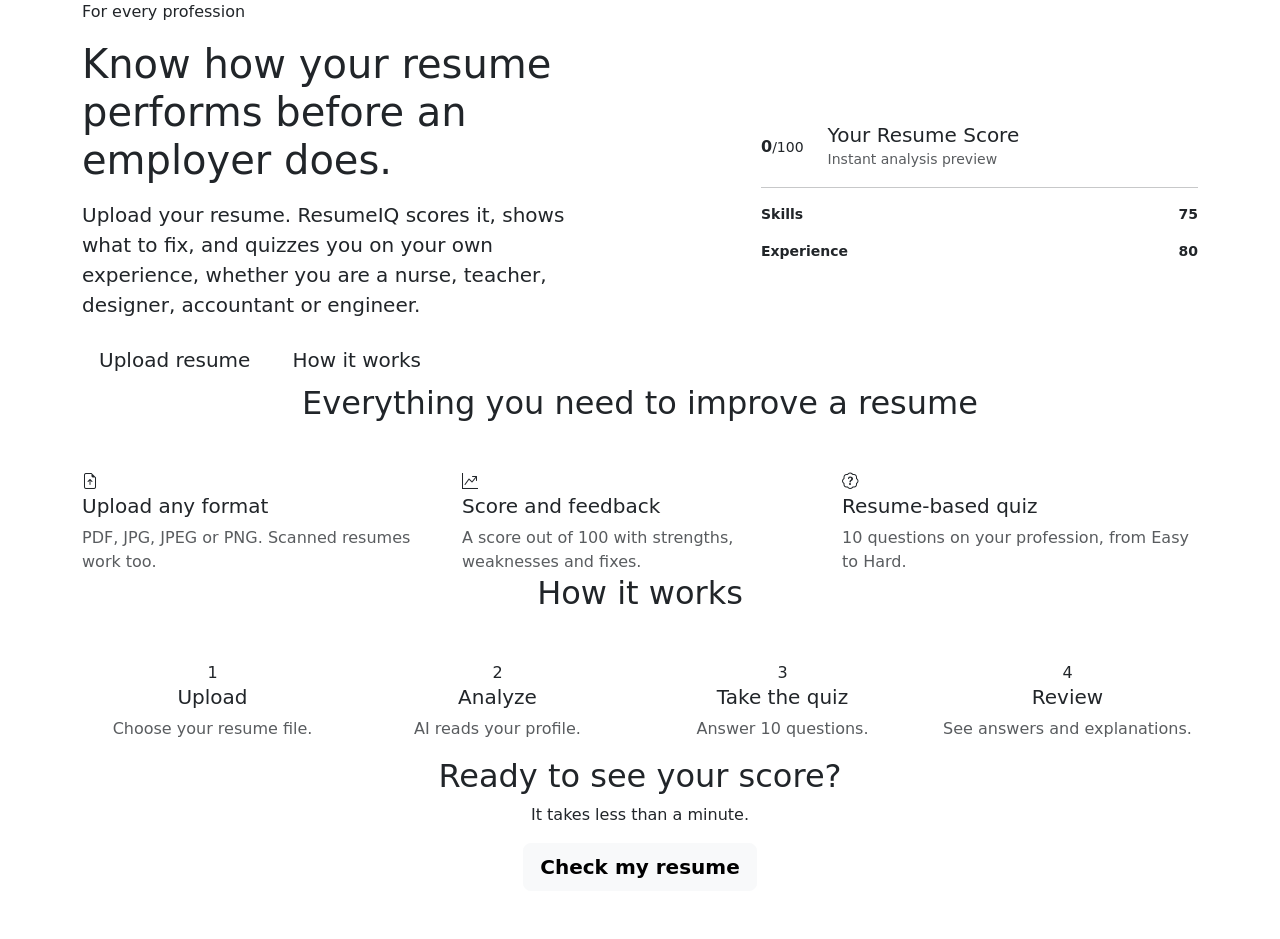
==== index.html @ 4c8f5d1e "Final commit" ====
<!DOCTYPE html>
<html lang="en"><head><meta charset="UTF-8"><meta name="viewport" content="width=device-width, initial-scale=1">
<title>ResumeIQ - AI Powered Universal Resume Checker</title>
<link href="https://cdn.jsdelivr.net/npm/bootstrap@5.3.3/dist/css/bootstrap.min.css" rel="stylesheet">
<link href="https://cdn.jsdelivr.net/npm/bootstrap-icons@1.11.3/font/bootstrap-icons.css" rel="stylesheet">
<link href="https://fonts.googleapis.com/css2?family=Manrope:wght@400;600;700;800&display=swap" rel="stylesheet">
<script>document.documentElement.classList.add('js');</script>
<link rel="stylesheet" href="css/style.css">
<style>
/* ===== Animations only. No layout or color changes. ===== */
html{scroll-behavior:smooth}

/* Scroll reveal (hidden only when JS is running) */
.js .reveal{opacity:0;transform:translateY(26px);transition:opacity .7s ease,transform .7s cubic-bezier(.2,.7,.2,1);transition-delay:var(--d,0s)}
.js .reveal.in{opacity:1;transform:none}

/* Hero entrance */
@keyframes riseIn{from{opacity:0;transform:translateY(22px)}to{opacity:1;transform:none}}
@keyframes floatY{0%,100%{transform:translateY(0)}50%{transform:translateY(-8px)}}
@keyframes growX{from{transform:scaleX(0)}to{transform:scaleX(1)}}
.hero .pill,.hero h1,.hero .lead,.hero .btn{animation:riseIn .7s cubic-bezier(.2,.7,.2,1) both}
.hero .pill{animation-delay:.05s}
.hero h1{animation-delay:.15s}
.hero .lead{animation-delay:.3s}
.hero .btn:nth-of-type(1){animation-delay:.45s}
.hero .btn:nth-of-type(2){animation-delay:.55s}
.hero .mock{animation:riseIn .8s cubic-bezier(.2,.7,.2,1) .3s both,floatY 6s ease-in-out 1.2s infinite}
.hero .bar i{transform-origin:left;animation:growX 1s cubic-bezier(.2,.7,.2,1) .9s both}

/* Hover transitions */
.card-x{transition:transform .3s ease,box-shadow .3s ease}
.card-x:hover{transform:translateY(-6px);box-shadow:0 14px 28px rgba(0,0,0,.1)}
.card-x .icon,.block .icon{transition:transform .3s ease}
.card-x:hover .icon{transform:scale(1.1) rotate(-6deg)}
#how .icon:hover{transform:scale(1.12)}
.btn{transition:transform .2s ease,box-shadow .2s ease,background-color .2s ease,color .2s ease}
.btn:hover{transform:translateY(-2px)}
.btn:active{transform:translateY(0)}
.cta{transition:transform .4s ease}
.cta:hover{transform:scale(1.01)}

@media (prefers-reduced-motion:reduce){
 *{animation:none!important;transition:none!important;scroll-behavior:auto!important}
 .js .reveal{opacity:1!important;transform:none!important}
}
</style></head>
<body data-page="home"><div id="nav"></div>
<header class="hero"><div class="container"><div class="row align-items-center g-5">
 <div class="col-lg-6">
  <span class="pill">For every profession</span>
  <h1 class="mt-3">Know how your resume performs before an employer does.</h1>
  <p class="lead mt-3">Upload your resume. ResumeIQ scores it, shows what to fix, and quizzes you on your own experience, whether you are a nurse, teacher, designer, accountant or engineer.</p>
  <a href="dashboard.html" class="btn btn-brand btn-lg me-2">Upload resume</a><a href="#how" class="btn btn-soft btn-lg">How it works</a>
 </div>
 <div class="col-lg-5 offset-lg-1"><div class="mock">
  <div class="d-flex align-items-center gap-4"><div class="ring" id="heroRing"><div><span><b>0</b><small>/100</small></span></div></div>
  <div><h5 class="mb-0">Your Resume Score</h5><small class="text-muted">Instant analysis preview</small></div></div>
  <hr><div class="small fw-bold d-flex justify-content-between"><span>Skills</span><span>75</span></div><div class="bar mb-3"><i style="width:75%"></i></div>
  <div class="small fw-bold d-flex justify-content-between"><span>Experience</span><span>80</span></div><div class="bar"><i style="width:80%"></i></div>
 </div></div></div></div></header>

<section class="block"><div class="container"><h2 class="text-center mb-5">Everything you need to improve a resume</h2><div class="row g-4">
 <div class="col-md-4"><div class="card-x"><div class="icon"><i class="bi bi-file-earmark-arrow-up"></i></div><h5>Upload any format</h5><p class="text-muted mb-0">PDF, JPG, JPEG or PNG. Scanned resumes work too.</p></div></div>
 <div class="col-md-4"><div class="card-x"><div class="icon"><i class="bi bi-graph-up-arrow"></i></div><h5>Score and feedback</h5><p class="text-muted mb-0">A score out of 100 with strengths, weaknesses and fixes.</p></div></div>
 <div class="col-md-4"><div class="card-x"><div class="icon"><i class="bi bi-patch-question"></i></div><h5>Resume-based quiz</h5><p class="text-muted mb-0">10 questions on your profession, from Easy to Hard.</p></div></div>
</div></div></section>

<section class="block" id="how" style="background:var(--sky)"><div class="container"><h2 class="text-center mb-5">How it works</h2><div class="row g-4 text-center">
 <div class="col-md-3"><div class="icon mx-auto">1</div><h5>Upload</h5><p class="text-muted">Choose your resume file.</p></div>
 <div class="col-md-3"><div class="icon mx-auto">2</div><h5>Analyze</h5><p class="text-muted">AI reads your profile.</p></div>
 <div class="col-md-3"><div class="icon mx-auto">3</div><h5>Take the quiz</h5><p class="text-muted">Answer 10 questions.</p></div>
 <div class="col-md-3"><div class="icon mx-auto">4</div><h5>Review</h5><p class="text-muted">See answers and explanations.</p></div>
</div></div></section>

<section class="block"><div class="container"><div class="cta text-center"><h2>Ready to see your score?</h2><p>It takes less than a minute.</p><a href="dashboard.html" class="btn btn-light btn-lg fw-bold">Check my resume</a></div></div></section>
<div id="foot"></div>
<script src="https://cdn.jsdelivr.net/npm/bootstrap@5.3.3/dist/js/bootstrap.bundle.min.js"></script>
<script src="js/main.js"></script>
<script>
/* Scroll reveal: classes are added here so the HTML structure stays the same */
(function(){
 var els=[];
 function add(sel,stagger){
  document.querySelectorAll(sel).forEach(function(el,i){
   el.classList.add('reveal');
   if(stagger)el.style.setProperty('--d',(i*0.12)+'s');
   els.push(el);
  });
 }
 add('.block h2');
 add('.block .col-md-4',true);
 add('#how .col-md-3',true);
 add('.cta');
 if(!('IntersectionObserver' in window)||window.matchMedia('(prefers-reduced-motion: reduce)').matches){
  els.forEach(function(e){e.classList.add('in');});return;
 }
 var io=new IntersectionObserver(function(entries){
  entries.forEach(function(en){
   if(en.isIntersecting){en.target.classList.add('in');io.unobserve(en.target);}
  });
 },{threshold:.15,rootMargin:'0px 0px -40px 0px'});
 els.forEach(function(e){io.observe(e);});
})();
</script>
</body></html>
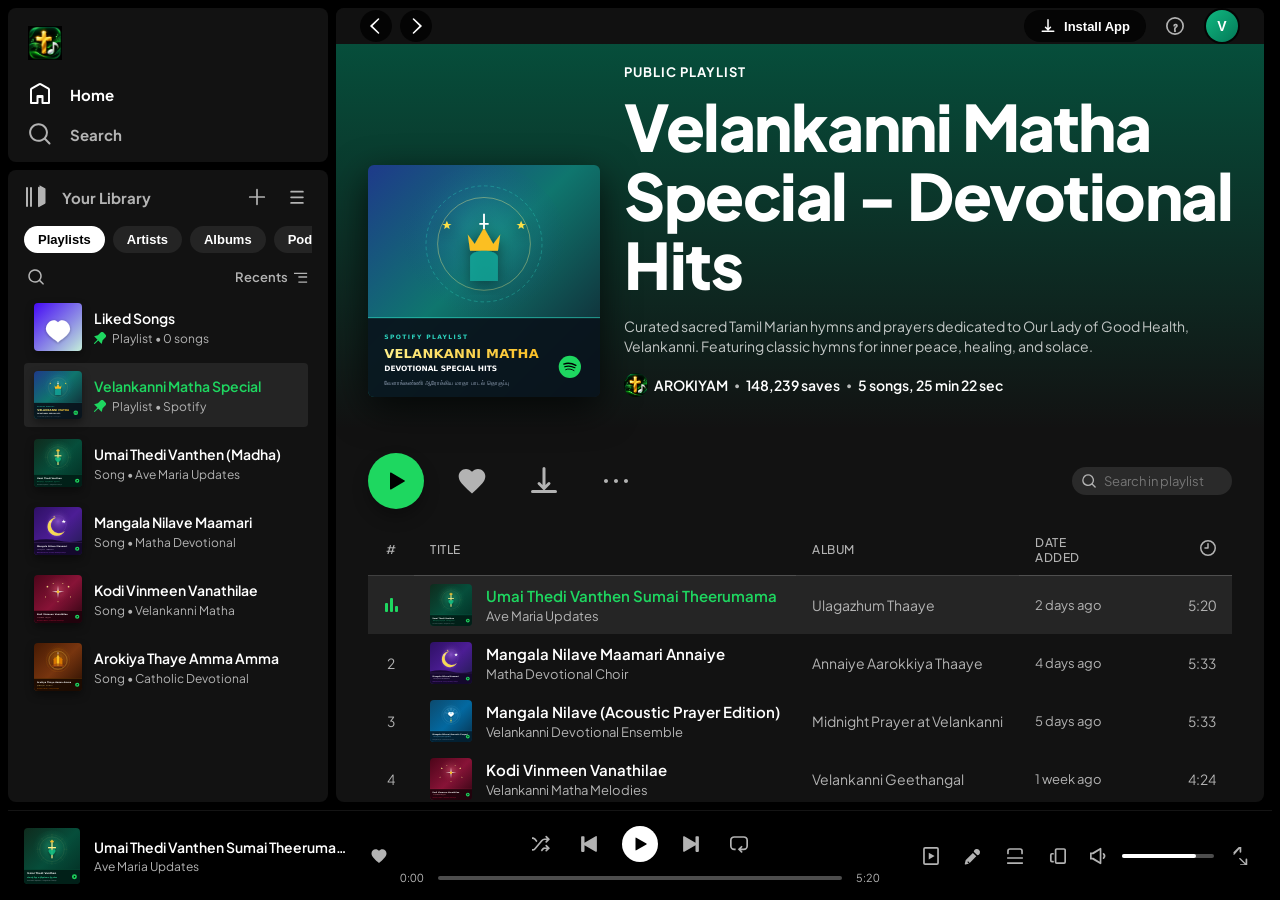
==== commit 2a09e816: "final project" ====
--- a/index.html
+++ b/index.html
@@ -1,105 +1,624 @@
 <!DOCTYPE html>
-<html lang="en"><head><meta charset="UTF-8"><meta name="viewport" content="width=device-width, initial-scale=1">
-<title>ResumeIQ - AI Powered Universal Resume Checker</title>
-<link href="https://cdn.jsdelivr.net/npm/bootstrap@5.3.3/dist/css/bootstrap.min.css" rel="stylesheet">
-<link href="https://cdn.jsdelivr.net/npm/bootstrap-icons@1.11.3/font/bootstrap-icons.css" rel="stylesheet">
-<link href="https://fonts.googleapis.com/css2?family=Manrope:wght@400;600;700;800&display=swap" rel="stylesheet">
-<script>document.documentElement.classList.add('js');</script>
-<link rel="stylesheet" href="css/style.css">
-<style>
-/* ===== Animations only. No layout or color changes. ===== */
-html{scroll-behavior:smooth}
-
-/* Scroll reveal (hidden only when JS is running) */
-.js .reveal{opacity:0;transform:translateY(26px);transition:opacity .7s ease,transform .7s cubic-bezier(.2,.7,.2,1);transition-delay:var(--d,0s)}
-.js .reveal.in{opacity:1;transform:none}
-
-/* Hero entrance */
-@keyframes riseIn{from{opacity:0;transform:translateY(22px)}to{opacity:1;transform:none}}
-@keyframes floatY{0%,100%{transform:translateY(0)}50%{transform:translateY(-8px)}}
-@keyframes growX{from{transform:scaleX(0)}to{transform:scaleX(1)}}
-.hero .pill,.hero h1,.hero .lead,.hero .btn{animation:riseIn .7s cubic-bezier(.2,.7,.2,1) both}
-.hero .pill{animation-delay:.05s}
-.hero h1{animation-delay:.15s}
-.hero .lead{animation-delay:.3s}
-.hero .btn:nth-of-type(1){animation-delay:.45s}
-.hero .btn:nth-of-type(2){animation-delay:.55s}
-.hero .mock{animation:riseIn .8s cubic-bezier(.2,.7,.2,1) .3s both,floatY 6s ease-in-out 1.2s infinite}
-.hero .bar i{transform-origin:left;animation:growX 1s cubic-bezier(.2,.7,.2,1) .9s both}
-
-/* Hover transitions */
-.card-x{transition:transform .3s ease,box-shadow .3s ease}
-.card-x:hover{transform:translateY(-6px);box-shadow:0 14px 28px rgba(0,0,0,.1)}
-.card-x .icon,.block .icon{transition:transform .3s ease}
-.card-x:hover .icon{transform:scale(1.1) rotate(-6deg)}
-#how .icon:hover{transform:scale(1.12)}
-.btn{transition:transform .2s ease,box-shadow .2s ease,background-color .2s ease,color .2s ease}
-.btn:hover{transform:translateY(-2px)}
-.btn:active{transform:translateY(0)}
-.cta{transition:transform .4s ease}
-.cta:hover{transform:scale(1.01)}
-
-@media (prefers-reduced-motion:reduce){
- *{animation:none!important;transition:none!important;scroll-behavior:auto!important}
- .js .reveal{opacity:1!important;transform:none!important}
-}
-</style></head>
-<body data-page="home"><div id="nav"></div>
-<header class="hero"><div class="container"><div class="row align-items-center g-5">
- <div class="col-lg-6">
-  <span class="pill">For every profession</span>
-  <h1 class="mt-3">Know how your resume performs before an employer does.</h1>
-  <p class="lead mt-3">Upload your resume. ResumeIQ scores it, shows what to fix, and quizzes you on your own experience, whether you are a nurse, teacher, designer, accountant or engineer.</p>
-  <a href="dashboard.html" class="btn btn-brand btn-lg me-2">Upload resume</a><a href="#how" class="btn btn-soft btn-lg">How it works</a>
- </div>
- <div class="col-lg-5 offset-lg-1"><div class="mock">
-  <div class="d-flex align-items-center gap-4"><div class="ring" id="heroRing"><div><span><b>0</b><small>/100</small></span></div></div>
-  <div><h5 class="mb-0">Your Resume Score</h5><small class="text-muted">Instant analysis preview</small></div></div>
-  <hr><div class="small fw-bold d-flex justify-content-between"><span>Skills</span><span>75</span></div><div class="bar mb-3"><i style="width:75%"></i></div>
-  <div class="small fw-bold d-flex justify-content-between"><span>Experience</span><span>80</span></div><div class="bar"><i style="width:80%"></i></div>
- </div></div></div></div></header>
-
-<section class="block"><div class="container"><h2 class="text-center mb-5">Everything you need to improve a resume</h2><div class="row g-4">
- <div class="col-md-4"><div class="card-x"><div class="icon"><i class="bi bi-file-earmark-arrow-up"></i></div><h5>Upload any format</h5><p class="text-muted mb-0">PDF, JPG, JPEG or PNG. Scanned resumes work too.</p></div></div>
- <div class="col-md-4"><div class="card-x"><div class="icon"><i class="bi bi-graph-up-arrow"></i></div><h5>Score and feedback</h5><p class="text-muted mb-0">A score out of 100 with strengths, weaknesses and fixes.</p></div></div>
- <div class="col-md-4"><div class="card-x"><div class="icon"><i class="bi bi-patch-question"></i></div><h5>Resume-based quiz</h5><p class="text-muted mb-0">10 questions on your profession, from Easy to Hard.</p></div></div>
-</div></div></section>
-
-<section class="block" id="how" style="background:var(--sky)"><div class="container"><h2 class="text-center mb-5">How it works</h2><div class="row g-4 text-center">
- <div class="col-md-3"><div class="icon mx-auto">1</div><h5>Upload</h5><p class="text-muted">Choose your resume file.</p></div>
- <div class="col-md-3"><div class="icon mx-auto">2</div><h5>Analyze</h5><p class="text-muted">AI reads your profile.</p></div>
- <div class="col-md-3"><div class="icon mx-auto">3</div><h5>Take the quiz</h5><p class="text-muted">Answer 10 questions.</p></div>
- <div class="col-md-3"><div class="icon mx-auto">4</div><h5>Review</h5><p class="text-muted">See answers and explanations.</p></div>
-</div></div></section>
-
-<section class="block"><div class="container"><div class="cta text-center"><h2>Ready to see your score?</h2><p>It takes less than a minute.</p><a href="dashboard.html" class="btn btn-light btn-lg fw-bold">Check my resume</a></div></div></section>
-<div id="foot"></div>
-<script src="https://cdn.jsdelivr.net/npm/bootstrap@5.3.3/dist/js/bootstrap.bundle.min.js"></script>
-<script src="js/main.js"></script>
-<script>
-/* Scroll reveal: classes are added here so the HTML structure stays the same */
-(function(){
- var els=[];
- function add(sel,stagger){
-  document.querySelectorAll(sel).forEach(function(el,i){
-   el.classList.add('reveal');
-   if(stagger)el.style.setProperty('--d',(i*0.12)+'s');
-   els.push(el);
-  });
- }
- add('.block h2');
- add('.block .col-md-4',true);
- add('#how .col-md-3',true);
- add('.cta');
- if(!('IntersectionObserver' in window)||window.matchMedia('(prefers-reduced-motion: reduce)').matches){
-  els.forEach(function(e){e.classList.add('in');});return;
- }
- var io=new IntersectionObserver(function(entries){
-  entries.forEach(function(en){
-   if(en.isIntersecting){en.target.classList.add('in');io.unobserve(en.target);}
-  });
- },{threshold:.15,rootMargin:'0px 0px -40px 0px'});
- els.forEach(function(e){io.observe(e);});
-})();
-</script>
-</body></html>
+<html lang="en">
+<head>
+  <meta charset="UTF-8" />
+  <meta name="viewport" content="width=device-width, initial-scale=1.0" />
+  <title>Spotify - Web Player: Velankanni Matha Special</title>
+  <link rel="icon" type="image/svg+xml" href="assets/spotify_logo.svg" />
+  <!-- Google Fonts for Circular/Plus Jakarta Sans style -->
+  <link rel="preconnect" href="https://fonts.googleapis.com" />
+  <link rel="preconnect" href="https://fonts.gstatic.com" crossorigin />
+  <link href="https://fonts.googleapis.com/css2?family=Plus+Jakarta+Sans:wght@400;500;600;700;800;900&display=swap" rel="stylesheet" />
+  <link rel="stylesheet" href="style.css" />
+</head>
+<body>
+
+  <!-- Audio Element for Streaming -->
+  <audio id="main-audio" preload="metadata"></audio>
+
+  <div class="app-container">
+    
+    <!-- ============================================================
+         LEFT SIDEBAR
+         ============================================================ -->
+    <aside class="sidebar">
+      <!-- Main Nav Box -->
+      <div class="sidebar-box sidebar-nav">
+        <div class="brand-logo" id="nav-logo" title="Spotify">
+          <img src="assets/logo.png" alt="Spotify" />
+        </div>
+        <ul class="nav-links">
+          <li class="nav-item active" id="nav-home">
+            <svg viewBox="0 0 24 24"><path d="M12.5 3.247a1 1 0 0 0-1 0L4 7.577V20h4.5v-6a1 1 0 0 1 1-1h5a1 1 0 0 1 1 1v6H20V7.577l-7.5-4.33zm-2-1.732a3 3 0 0 1 3 0l7.5 4.33A2 2 0 0 1 22 7.577V21a1 1 0 0 1-1 1h-6.5a1 1 0 0 1-1-1v-5h-3v5a1 1 0 0 1-1 1H3a1 1 0 0 1-1-1V7.577a2 2 0 0 1 1-1.732l7.5-4.33z"/></svg>
+            <span>Home</span>
+          </li>
+          <li class="nav-item" id="nav-search">
+            <svg viewBox="0 0 24 24"><path d="M10.533 1.279c-5.18 0-9.407 4.14-9.407 9.279s4.226 9.279 9.407 9.279c2.234 0 4.29-.77 5.907-2.058l4.353 4.353a1 1 0 1 0 1.414-1.414l-4.344-4.344a9.157 9.157 0 0 0 2.077-5.816c0-5.14-4.226-9.28-9.407-9.28zm-7.407 9.279c0-4.006 3.302-7.28 7.407-7.28s7.407 3.274 7.407 7.28-3.302 7.279-7.407 7.279-7.407-3.273-7.407-7.28z"/></svg>
+            <span>Search</span>
+          </li>
+        </ul>
+      </div>
+
+      <!-- Library Box -->
+      <div class="sidebar-box sidebar-library">
+        <div class="library-header">
+          <div class="library-title" id="library-title-btn">
+            <svg viewBox="0 0 24 24"><path d="M3 22a1 1 0 0 1-1-1V3a1 1 0 0 1 2 0v18a1 1 0 0 1-1 1zM15.5 2.134A1 1 0 0 0 14 3v18a1 1 0 0 0 1.5.866l5.5-3.175A1 1 0 0 0 21.5 17.825V4.175a1 1 0 0 0-.5-.866l-5.5-3.175zM8 3a1 1 0 0 0-2 0v18a1 1 0 0 0 2 0V3z"/></svg>
+            <span>Your Library</span>
+          </div>
+          <div class="library-actions">
+            <button class="icon-btn" id="create-playlist-btn" title="Create playlist or folder">
+              <svg viewBox="0 0 16 16"><path d="M15.25 8a.75.75 0 0 1-.75.75H8.75v5.75a.75.75 0 0 1-1.5 0V8.75H1.5a.75.75 0 0 1 0-1.5h5.75V1.5a.75.75 0 0 1 1.5 0v5.75h5.75a.75.75 0 0 1 .75.75z"/></svg>
+            </button>
+            <button class="icon-btn" title="Show more">
+              <svg viewBox="0 0 16 16"><path d="M13.25 2.5a.75.75 0 0 1 0 1.5h-10.5a.75.75 0 0 1 0-1.5h10.5zm0 5a.75.75 0 0 1 0 1.5h-10.5a.75.75 0 0 1 0-1.5h10.5zm0 5a.75.75 0 0 1 0 1.5h-10.5a.75.75 0 0 1 0-1.5h10.5z"/></svg>
+            </button>
+          </div>
+        </div>
+
+        <!-- Filter Chips -->
+        <div class="library-chips">
+          <button class="chip active">Playlists</button>
+          <button class="chip">Artists</button>
+          <button class="chip">Albums</button>
+          <button class="chip">Podcasts</button>
+        </div>
+
+        <!-- Search in Library -->
+        <div class="library-search-bar">
+          <button class="search-icon-btn">
+            <svg width="16" height="16" viewBox="0 0 16 16" fill="currentColor"><path d="M7 1.75a5.25 5.25 0 1 0 0 10.5 5.25 5.25 0 0 0 0-10.5zM.25 7a6.75 6.75 0 1 1 12.096 4.12l3.184 3.185a.75.75 0 1 1-1.06 1.06L11.28 12.18A6.75 6.75 0 0 1 .25 7z"/></svg>
+          </button>
+          <div class="sort-label">
+            <span>Recents</span>
+            <svg width="14" height="14" viewBox="0 0 16 16" fill="currentColor"><path d="M15 14.5H5V13h10v1.5zm0-5.75H5v-1.5h10v1.5zM0 3h15v1.5H0V3z"/></svg>
+          </div>
+        </div>
+
+        <!-- Playlists List -->
+        <ul class="library-list" id="library-list">
+          <!-- Liked Songs -->
+          <li class="playlist-item" id="item-liked-songs">
+            <img src="assets/liked_songs.svg" alt="Liked Songs" class="playlist-thumb" />
+            <div class="playlist-info">
+              <span class="playlist-item-title">Liked Songs</span>
+              <div class="playlist-meta">
+                <svg class="pin-icon" viewBox="0 0 16 16"><path d="M8.822.797a2.72 2.72 0 0 1 3.847 0l2.534 2.533a2.72 2.72 0 0 1 0 3.848l-3.678 3.678-1.337 4.988-4.486-4.486L1.28 15.78a.75.75 0 0 1-1.06-1.06l4.42-4.42-4.485-4.487 4.988-1.337L8.822.797z"/></svg>
+                <span>Playlist • <span id="liked-count-badge">0 songs</span></span>
+              </div>
+            </div>
+          </li>
+
+          <!-- Featured Velankanni Playlist -->
+          <li class="playlist-item active" id="item-velankanni">
+            <img src="assets/playlist_cover.svg" alt="Velankanni Matha Special" class="playlist-thumb" />
+            <div class="playlist-info">
+              <span class="playlist-item-title">Velankanni Matha Special</span>
+              <div class="playlist-meta">
+                <svg class="pin-icon" viewBox="0 0 16 16"><path d="M8.822.797a2.72 2.72 0 0 1 3.847 0l2.534 2.533a2.72 2.72 0 0 1 0 3.848l-3.678 3.678-1.337 4.988-4.486-4.486L1.28 15.78a.75.75 0 0 1-1.06-1.06l4.42-4.42-4.485-4.487 4.988-1.337L8.822.797z"/></svg>
+                <span>Playlist • Spotify</span>
+              </div>
+            </div>
+          </li>
+
+          <!-- Marian Hymns -->
+          <li class="playlist-item" id="item-marian">
+            <img src="assets/cover1.svg" alt="Marian Hymns" class="playlist-thumb" />
+            <div class="playlist-info">
+              <span class="playlist-item-title">Umai Thedi Vanthen (Madha)</span>
+              <div class="playlist-meta">
+                <span>Song • Ave Maria Updates</span>
+              </div>
+            </div>
+          </li>
+
+          <!-- Mangala Nilave -->
+          <li class="playlist-item" id="item-mangala">
+            <img src="assets/cover2.svg" alt="Mangala Nilave" class="playlist-thumb" />
+            <div class="playlist-info">
+              <span class="playlist-item-title">Mangala Nilave Maamari</span>
+              <div class="playlist-meta">
+                <span>Song • Matha Devotional</span>
+              </div>
+            </div>
+          </li>
+
+          <!-- Kodi Vinmeen -->
+          <li class="playlist-item" id="item-vinmeen">
+            <img src="assets/cover4.svg" alt="Kodi Vinmeen" class="playlist-thumb" />
+            <div class="playlist-info">
+              <span class="playlist-item-title">Kodi Vinmeen Vanathilae</span>
+              <div class="playlist-meta">
+                <span>Song • Velankanni Matha</span>
+              </div>
+            </div>
+          </li>
+
+          <!-- Arokiya Thaye -->
+          <li class="playlist-item" id="item-arokiya">
+            <img src="assets/cover5.svg" alt="Arokiya Thaye" class="playlist-thumb" />
+            <div class="playlist-info">
+              <span class="playlist-item-title">Arokiya Thaye Amma Amma</span>
+              <div class="playlist-meta">
+                <span>Song • Catholic Devotional</span>
+              </div>
+            </div>
+          </li>
+        </ul>
+      </div>
+    </aside>
+
+    <!-- ============================================================
+         MAIN CONTENT VIEW
+         ============================================================ -->
+    <main class="main-view" id="main-view">
+      
+      <!-- Top Navigation Bar -->
+      <header class="topbar" id="topbar">
+        <div class="topbar-left">
+          <div class="history-nav">
+            <button class="history-btn" id="history-back-btn" title="Go back">
+              <svg viewBox="0 0 16 16"><path d="M11.03.47a.75.75 0 0 1 0 1.06L4.56 8l6.47 6.47a.75.75 0 1 1-1.06 1.06L2.44 8.53a.75.75 0 0 1 0-1.06L9.97.47a.75.75 0 0 1 1.06 0z"/></svg>
+            </button>
+            <button class="history-btn" id="history-forward-btn" title="Go forward">
+              <svg viewBox="0 0 16 16"><path d="M4.97.47a.75.75 0 0 0 0 1.06L11.44 8l-6.47 6.47a.75.75 0 1 0 1.06 1.06L13.56 8.53a.75.75 0 0 0 0-1.06L6.03.47a.75.75 0 0 0-1.06 0z"/></svg>
+            </button>
+          </div>
+
+          <!-- Dynamic search bar shown in topbar -->
+          <div class="topbar-search" id="topbar-search">
+            <svg class="search-input-icon" viewBox="0 0 24 24"><path d="M10.533 1.279c-5.18 0-9.407 4.14-9.407 9.279s4.226 9.279 9.407 9.279c2.234 0 4.29-.77 5.907-2.058l4.353 4.353a1 1 0 1 0 1.414-1.414l-4.344-4.344a9.157 9.157 0 0 0 2.077-5.816c0-5.14-4.226-9.28-9.407-9.28zm-7.407 9.279c0-4.006 3.302-7.28 7.407-7.28s7.407 3.274 7.407 7.28-3.302 7.279-7.407 7.279-7.407-3.273-7.407-7.28z"/></svg>
+            <input type="text" id="global-search-input" class="search-input" placeholder="What do you want to play?" autocomplete="off" />
+            <button class="clear-search-btn" id="clear-search-btn">✕</button>
+          </div>
+        </div>
+
+        <div class="topbar-right">
+          <button class="install-app-pill" id="install-app-pill" title="Listen offline">
+            <svg viewBox="0 0 16 16"><path d="M4.995 8.745a.75.75 0 0 1 1.06 0L7.25 9.939V1.75a.75.75 0 0 1 1.5 0v8.189l1.195-1.194a.75.75 0 1 1 1.06 1.06l-2.475 2.475a.75.75 0 0 1-1.06 0L4.995 9.805a.75.75 0 0 1 0-1.06zM1.5 13.25a.75.75 0 0 1 .75-.75h11.5a.75.75 0 0 1 0 1.5H2.25a.75.75 0 0 1-.75-.75z"/></svg>
+            <span>Install App</span>
+          </button>
+          <button class="icon-btn" id="shortcuts-btn" title="Keyboard shortcuts (?)" style="padding: 8px;">
+            <svg viewBox="0 0 16 16"><path d="M8 1.5a6.5 6.5 0 1 0 0 13 6.5 6.5 0 0 0 0-13zM0 8a8 8 0 1 1 16 0A8 8 0 0 1 0 8zm6.5-.25A1.75 1.75 0 0 1 8.25 6h.5a1.75 1.75 0 0 1 1.11 3.107l-.61.49c-.43.344-.69.865-.69 1.403v.25a.75.75 0 0 1-1.5 0v-.25c0-.988.477-1.92 1.25-2.54l.58-.464a.25.25 0 0 0-.14-.446h-.5a.25.25 0 0 0-.25.25.75.75 0 0 1-1.5 0zM8 13.5a1 1 0 1 1 0-2 1 1 0 0 1 0 2z"/></svg>
+          </button>
+          <button class="user-profile-btn" title="User Account">
+            <div class="user-avatar">V</div>
+          </button>
+        </div>
+      </header>
+
+      <!-- HOME PAGE VIEW (Hero Banner + Tracks Table + Shelves) -->
+      <div id="home-view-content">
+        <!-- Hero Playlist Banner -->
+        <section class="hero-banner" id="hero-banner">
+          <img src="assets/playlist_cover.svg" alt="Playlist Cover" class="playlist-cover-art" id="hero-cover-art" />
+          <div class="hero-details">
+            <span class="playlist-type" id="hero-type">Public Playlist</span>
+            <h1 class="playlist-title" id="hero-title">Velankanni Matha Special - Devotional Hits</h1>
+            <p class="playlist-description" id="hero-desc">
+              Curated sacred Tamil Marian hymns and prayers dedicated to Our Lady of Good Health, Velankanni. Featuring classic hymns for inner peace, healing, and solace.
+            </p>
+            <div class="playlist-stats">
+              <img src="assets/logo.png" alt="Spotify" class="stats-avatar" />
+              <span id="hero-creator">AROKIYAM</span>
+              <span class="stats-bullet">•</span>
+              <span id="hero-likes">148,239 saves</span>
+              <span class="stats-bullet">•</span>
+              <span id="hero-tracks-info">5 songs, 25 min 22 sec</span>
+            </div>
+          </div>
+        </section>
+
+        <!-- Playlist Action Bar -->
+        <section class="action-bar">
+          <div class="action-left">
+            <button class="big-play-btn" id="big-play-btn" title="Play playlist">
+              <svg id="big-play-icon" viewBox="0 0 24 24"><path d="M7.05 3.606l13.49 7.788a.7.7 0 0 1 0 1.212L7.05 20.394A.7.7 0 0 1 6 19.788V4.212a.7.7 0 0 1 1.05-.606z"/></svg>
+            </button>
+            <button class="action-icon-btn" id="playlist-heart-btn" title="Save to Your Library">
+              <svg viewBox="0 0 24 24"><path d="M12 21.35l-1.45-1.32C5.4 15.36 2 12.28 2 8.5 2 5.42 4.42 3 7.5 3c1.74 0 3.41.81 4.5 2.09C13.09 3.81 14.76 3 16.5 3 19.58 3 22 5.42 22 8.5c0 3.78-3.4 6.86-8.55 11.54L12 21.35z"/></svg>
+            </button>
+            <button class="action-icon-btn" id="playlist-download-btn" title="Download playlist for offline">
+              <svg viewBox="0 0 16 16"><path d="M4.995 8.745a.75.75 0 0 1 1.06 0L7.25 9.939V1.75a.75.75 0 0 1 1.5 0v8.189l1.195-1.194a.75.75 0 1 1 1.06 1.06l-2.475 2.475a.75.75 0 0 1-1.06 0L4.995 9.805a.75.75 0 0 1 0-1.06zM1.5 13.25a.75.75 0 0 1 .75-.75h11.5a.75.75 0 0 1 0 1.5H2.25a.75.75 0 0 1-.75-.75z"/></svg>
+            </button>
+            <button class="action-icon-btn" id="playlist-more-btn" title="More options for playlist">
+              <svg viewBox="0 0 24 24"><path d="M4.5 10.5C3.67 10.5 3 11.17 3 12s.67 1.5 1.5 1.5S6 12.83 6 12s-.67-1.5-1.5-1.5zm7.5 0c-.83 0-1.5.67-1.5 1.5s.67 1.5 1.5 1.5 1.5-.67 1.5-1.5-.67-1.5-1.5-1.5zm7.5 0c-.83 0-1.5.67-1.5 1.5s.67 1.5 1.5 1.5 1.5-.67 1.5-1.5-.67-1.5-1.5-1.5z"/></svg>
+            </button>
+          </div>
+          <div class="action-right">
+            <div class="filter-tracks-wrapper">
+              <svg class="filter-tracks-icon" viewBox="0 0 16 16"><path d="M7 1.75a5.25 5.25 0 1 0 0 10.5 5.25 5.25 0 0 0 0-10.5zM.25 7a6.75 6.75 0 1 1 12.096 4.12l3.184 3.185a.75.75 0 1 1-1.06 1.06L11.28 12.18A6.75 6.75 0 0 1 .25 7z"/></svg>
+              <input type="text" id="filter-tracks-input" class="filter-tracks-input" placeholder="Search in playlist" />
+            </div>
+          </div>
+        </section>
+
+        <!-- Tracks Table -->
+        <section class="tracks-table-container">
+          <table class="tracks-table">
+            <thead>
+              <tr class="table-header">
+                <th class="th-num">#</th>
+                <th class="th-title">Title</th>
+                <th class="th-album">Album</th>
+                <th class="th-date">Date added</th>
+                <th class="th-duration">
+                  <svg width="16" height="16" viewBox="0 0 16 16" fill="currentColor"><path d="M8 1.5a6.5 6.5 0 1 0 0 13 6.5 6.5 0 0 0 0-13zM0 8a8 8 0 1 1 16 0A8 8 0 0 1 0 8zm8.75-4.25v4.25a.75.75 0 0 1-.75.75H5a.75.75 0 0 1 0-1.5h2.25V3.75a.75.75 0 0 1 1.5 0z"/></svg>
+                </th>
+              </tr>
+            </thead>
+            <tbody id="tracklist-tbody">
+              <!-- Dynamically rendered via JS -->
+            </tbody>
+          </table>
+        </section>
+
+        <!-- Shelves & Fast Access Section -->
+        <section class="shelves-container">
+          <!-- Fast Access 6-Card Grid -->
+          <div class="shelf">
+            <div class="shelf-header">
+              <h2 class="shelf-title" id="greeting-title">Good evening</h2>
+            </div>
+            <div class="fast-access-grid" id="fast-access-grid">
+              <!-- Rendered via JS -->
+            </div>
+          </div>
+
+          <!-- Recommended Devotional Tracks -->
+          <div class="shelf">
+            <div class="shelf-header">
+              <h2 class="shelf-title">Popular Marian Songs</h2>
+              <span class="shelf-see-all">Show all</span>
+            </div>
+            <div class="shelf-grid" id="recommended-grid">
+              <!-- Rendered via JS -->
+            </div>
+          </div>
+
+          <!-- Featured Artists & Choirs -->
+          <div class="shelf">
+            <div class="shelf-header">
+              <h2 class="shelf-title">Featured Choirs & Artists</h2>
+              <span class="shelf-see-all">Show all</span>
+            </div>
+            <div class="shelf-grid" id="artists-grid">
+              <!-- Rendered via JS -->
+            </div>
+          </div>
+        </section>
+      </div>
+
+      <!-- SEARCH VIEW (Genre Browse & Search Results) -->
+      <div class="search-view" id="search-view-content">
+        <h2 class="shelf-title">Browse all</h2>
+        <div class="search-genre-grid" id="genre-grid">
+          <div class="genre-tile" style="background-color: #e13300;">
+            <span class="genre-tile-title">Tamil Devotional</span>
+            <img src="assets/cover1.svg" class="genre-tile-art" alt="" />
+          </div>
+          <div class="genre-tile" style="background-color: #1e3264;">
+            <span class="genre-tile-title">Velankanni Special</span>
+            <img src="assets/playlist_cover.svg" class="genre-tile-art" alt="" />
+          </div>
+          <div class="genre-tile" style="background-color: #8d67ab;">
+            <span class="genre-tile-title">Marian Hymns</span>
+            <img src="assets/cover2.svg" class="genre-tile-art" alt="" />
+          </div>
+          <div class="genre-tile" style="background-color: #006450;">
+            <span class="genre-tile-title">Peace & Prayer</span>
+            <img src="assets/cover3.svg" class="genre-tile-art" alt="" />
+          </div>
+          <div class="genre-tile" style="background-color: #e8115b;">
+            <span class="genre-tile-title">Morning Rosary</span>
+            <img src="assets/cover4.svg" class="genre-tile-art" alt="" />
+          </div>
+          <div class="genre-tile" style="background-color: #ba5d07;">
+            <span class="genre-tile-title">Catholic Chants</span>
+            <img src="assets/cover5.svg" class="genre-tile-art" alt="" />
+          </div>
+        </div>
+
+        <div id="search-results-section" style="display: none;">
+          <h2 class="shelf-title">Songs matching your search</h2>
+          <div class="tracks-table-container" style="padding: 16px 0;">
+            <table class="tracks-table">
+              <tbody id="search-results-tbody"></tbody>
+            </table>
+          </div>
+        </div>
+      </div>
+    </main>
+
+    <!-- ============================================================
+         RIGHT SIDEBAR (NOW PLAYING / LYRICS / QUEUE)
+         ============================================================ -->
+    <aside class="right-sidebar" id="right-sidebar">
+      <div class="panel-header">
+        <span class="panel-title" id="panel-title">Now Playing</span>
+        <button class="panel-close-btn" id="panel-close-btn" title="Close panel">
+          <svg viewBox="0 0 16 16"><path d="M2.47 2.47a.75.75 0 0 1 1.06 0L8 6.94l4.47-4.47a.75.75 0 1 1 1.06 1.06L9.06 8l4.47 4.47a.75.75 0 1 1-1.06 1.06L8 9.06l-4.47 4.47a.75.75 0 0 1-1.06-1.06L6.94 8 2.47 3.53a.75.75 0 0 1 0-1.06z"/></svg>
+        </button>
+      </div>
+
+      <!-- Now Playing View -->
+      <div class="now-playing-panel" id="now-playing-panel">
+        <img src="assets/cover1.svg" alt="Song cover" class="panel-cover-art" id="panel-cover-img" />
+        <div class="panel-song-info">
+          <div>
+            <h3 class="panel-song-title" id="panel-title-text">Umai Thedi Vanthen</h3>
+            <p class="panel-song-artist" id="panel-artist-text">Ave Maria Updates</p>
+          </div>
+          <button class="player-heart-btn" id="panel-heart-btn">
+            <svg viewBox="0 0 24 24"><path d="M12 21.35l-1.45-1.32C5.4 15.36 2 12.28 2 8.5 2 5.42 4.42 3 7.5 3c1.74 0 3.41.81 4.5 2.09C13.09 3.81 14.76 3 16.5 3 19.58 3 22 5.42 22 8.5c0 3.78-3.4 6.86-8.55 11.54L12 21.35z"/></svg>
+          </button>
+        </div>
+
+        <!-- About the Artist -->
+        <div class="panel-artist-card">
+          <img src="assets/playlist_cover.svg" alt="Artist banner" class="panel-artist-banner" />
+          <div class="panel-artist-body">
+            <h4 class="panel-artist-name" id="panel-artist-card-name">Our Lady of Velankanni</h4>
+            <span class="panel-listeners">842,510 monthly listeners</span>
+            <p class="panel-bio">
+              Devotional Marian hymns sung in praise of Our Lady of Good Health, Velankanni. Revered by millions across the globe for miracles, peace, and spiritual strength.
+            </p>
+          </div>
+        </div>
+
+        <!-- Next in Queue Preview -->
+        <div class="panel-queue-card">
+          <div class="panel-queue-header">
+            <span>Next in queue</span>
+            <span style="color: var(--sp-green); cursor: pointer;" id="open-full-queue">Open queue</span>
+          </div>
+          <div class="panel-queue-item" id="panel-next-preview">
+            <img src="assets/cover2.svg" alt="Next song" class="panel-queue-art" id="panel-next-art" />
+            <div>
+              <div style="font-size: 14px; font-weight: 600; color: #fff;" id="panel-next-title">Mangala Nilave</div>
+              <div style="font-size: 12px; color: var(--sp-text-secondary);" id="panel-next-artist">Matha Devotional</div>
+            </div>
+          </div>
+        </div>
+      </div>
+
+      <!-- Synchronized Lyrics View -->
+      <div class="lyrics-panel-view" id="lyrics-panel-view">
+        <div class="lyrics-container" id="panel-lyrics-container">
+          <!-- Live lyrics lines inserted by JS -->
+        </div>
+      </div>
+
+      <!-- Queue View -->
+      <div class="queue-panel-view" id="queue-panel-view">
+        <span class="queue-section-title">Now Playing</span>
+        <ul class="queue-list" id="queue-now-playing-item"></ul>
+        <span class="queue-section-title" style="margin-top: 16px;">Next Up</span>
+        <ul class="queue-list" id="queue-upcoming-list"></ul>
+      </div>
+    </aside>
+
+    <!-- ============================================================
+         BOTTOM PLAYER BAR (NOW PLAYING PERSISTENT BAR)
+         ============================================================ */ -->
+    <footer class="player-bar">
+      <!-- Left: Song details -->
+      <div class="player-left">
+        <div class="player-thumb-wrap" id="player-thumb-wrap" title="Expand view">
+          <img src="assets/cover1.svg" alt="Now Playing" class="player-thumb" id="player-thumb" />
+          <button class="player-expand-btn">
+            <svg viewBox="0 0 16 16"><path d="M7.75 3.5a.75.75 0 0 1 .75.75v3.5h3.5a.75.75 0 0 1 0 1.5h-3.5v3.5a.75.75 0 0 1-1.5 0v-3.5h-3.5a.75.75 0 0 1 0-1.5h3.5v-3.5a.75.75 0 0 1 .75-.75z"/></svg>
+          </button>
+        </div>
+        <div class="player-track-info">
+          <span class="player-title" id="player-title">Umai Thedi Vanthen Sumai Theerumama</span>
+          <span class="player-artist" id="player-artist">Ave Maria Updates</span>
+        </div>
+        <button class="player-heart-btn" id="player-heart-btn" title="Save to Your Library">
+          <svg viewBox="0 0 24 24"><path d="M12 21.35l-1.45-1.32C5.4 15.36 2 12.28 2 8.5 2 5.42 4.42 3 7.5 3c1.74 0 3.41.81 4.5 2.09C13.09 3.81 14.76 3 16.5 3 19.58 3 22 5.42 22 8.5c0 3.78-3.4 6.86-8.55 11.54L12 21.35z"/></svg>
+        </button>
+      </div>
+
+      <!-- Center: Controls & Progress bar -->
+      <div class="player-center">
+        <div class="player-controls">
+          <button class="ctrl-btn" id="ctrl-shuffle-btn" title="Enable shuffle">
+            <svg viewBox="0 0 16 16"><path d="M13.151.922a.75.75 0 1 0-1.06 1.06L13.109 3H11.16a3.75 3.75 0 0 0-2.873 1.34l-6.173 7.356A2.25 2.25 0 0 1 .39 12.5H0V14h.391a3.75 3.75 0 0 0 2.873-1.34l6.173-7.356a2.25 2.25 0 0 1 1.724-.804h1.947l-1.017 1.018a.75.75 0 0 0 1.06 1.06L15.98 3.75 13.15.922zM.391 3.5H0V2h.391c1.109 0 2.16.49 2.873 1.34L4.89 5.28l-.988 1.176-1.79-2.152A2.25 2.25 0 0 0 .39 3.5zm10.768 7.34a2.25 2.25 0 0 0-1.723.804l-1.625 1.936.988 1.176 1.79-2.152a.75.75 0 0 1 .57-.264h1.95l-1.018 1.018a.75.75 0 0 0 1.06 1.06L15.98 11.75l-2.829-2.828a.75.75 0 0 0-1.06 1.06l1.018 1.018h-1.95z"/></svg>
+          </button>
+          <button class="ctrl-btn" id="ctrl-prev-btn" title="Previous">
+            <svg viewBox="0 0 16 16"><path d="M3.3 1a.7.7 0 0 1 .7.7v5.15l9.95-5.744a.7.7 0 0 1 1.05.606v12.576a.7.7 0 0 1-1.05.607L4 9.149V14.3a.7.7 0 0 1-.7.7H1.7a.7.7 0 0 1-.7-.7V1.7a.7.7 0 0 1 .7-.7h1.6z"/></svg>
+          </button>
+          <button class="ctrl-play-pause" id="ctrl-play-pause" title="Play">
+            <svg id="ctrl-play-icon" viewBox="0 0 24 24"><path d="M7.05 3.606l13.49 7.788a.7.7 0 0 1 0 1.212L7.05 20.394A.7.7 0 0 1 6 19.788V4.212a.7.7 0 0 1 1.05-.606z"/></svg>
+          </button>
+          <button class="ctrl-btn" id="ctrl-next-btn" title="Next">
+            <svg viewBox="0 0 16 16"><path d="M12.7 1a.7.7 0 0 0-.7.7v5.15L2.05 1.107A.7.7 0 0 0 1 1.714v12.572a.7.7 0 0 0 1.05.607L12 9.149V14.3a.7.7 0 0 0 .7.7h1.6a.7.7 0 0 0 .7-.7V1.7a.7.7 0 0 0-.7-.7h-1.6z"/></svg>
+          </button>
+          <button class="ctrl-btn" id="ctrl-repeat-btn" title="Enable repeat">
+            <svg viewBox="0 0 16 16"><path d="M0 4.75A3.75 3.75 0 0 1 3.75 1h8.5A3.75 3.75 0 0 1 16 4.75v5a3.75 3.75 0 0 1-3.75 3.75H9.81l1.018 1.018a.75.75 0 1 1-1.06 1.06L6.939 12.75l2.829-2.828a.75.75 0 1 1 1.06 1.06L9.811 12h2.439a2.25 2.25 0 0 0 2.25-2.25v-5a2.25 2.25 0 0 0-2.25-2.25h-8.5A2.25 2.25 0 0 0 1.5 4.75v5A2.25 2.25 0 0 0 3.75 12H5v1.5H3.75A3.75 3.75 0 0 1 0 9.75v-5z"/></svg>
+          </button>
+        </div>
+
+        <div class="progress-container">
+          <span class="time-stamp" id="current-time">0:00</span>
+          <div class="slider-wrapper" id="progress-wrapper">
+            <div class="slider-track" id="progress-track">
+              <div class="slider-fill" id="progress-fill">
+                <div class="slider-thumb" id="progress-thumb"></div>
+              </div>
+            </div>
+          </div>
+          <span class="time-stamp" id="total-duration">5:20</span>
+        </div>
+      </div>
+
+      <!-- Right: Lyrics, Queue, Connect, Volume, Fullscreen -->
+      <div class="player-right">
+        <button class="ctrl-btn" id="btn-toggle-panel" title="Now playing view">
+          <svg viewBox="0 0 16 16"><path d="M11.196 8 6 5v6l5.196-3z"/><path d="M15.002 1.75A1.75 1.75 0 0 0 13.252 0h-10.5a1.75 1.75 0 0 0-1.75 1.75v12.5c0 .966.783 1.75 1.75 1.75h10.5a1.75 1.75 0 0 0 1.75-1.75V1.75zm-1.75-.25a.25.25 0 0 1 .25.25v12.5a.25.25 0 0 1-.25.25h-10.5a.25.25 0 0 1-.25-.25V1.75a.25.25 0 0 1 .25-.25h10.5z"/></svg>
+        </button>
+        <button class="ctrl-btn" id="btn-toggle-lyrics" title="Lyrics">
+          <svg viewBox="0 0 16 16"><path d="M13.426 2.574a2.831 2.831 0 0 0-4.797 1.55l3.247 3.246a2.832 2.832 0 0 0 1.55-4.796zm-5.748 2.5 3.246 3.247-6.07 6.071a1.5 1.5 0 0 1-.72.4l-2.829.707a.5.5 0 0 1-.606-.606l.707-2.829a1.5 1.5 0 0 1 .4-.72l6.072-6.07zm-4.72 8.352 1.414 1.414.707-.707-1.414-1.414-.707.707z"/></svg>
+        </button>
+        <button class="ctrl-btn" id="btn-toggle-queue" title="Queue">
+          <svg viewBox="0 0 16 16"><path d="M15 15H1v-1.5h14V15zm0-4.5H1V9h14v1.5zm-14-7A2.5 2.5 0 0 1 3.5 1h9a2.5 2.5 0 0 1 2.5 2.5v2.25a.75.75 0 0 1-1.5 0V3.5a1 1 0 0 0-1-1h-9a1 1 0 0 0-1 1v2.25a.75.75 0 0 1-1.5 0V3.5z"/></svg>
+        </button>
+        <button class="ctrl-btn action-device-btn" id="btn-connect-device" title="Connect to a device">
+          <svg viewBox="0 0 16 16"><path d="M6 2.75C6 1.784 6.784 1 7.75 1h6.5c.966 0 1.75.784 1.75 1.75v10.5A1.75 1.75 0 0 1 14.25 15h-6.5A1.75 1.75 0 0 1 6 13.25V2.75zm1.75-.25a.25.25 0 0 0-.25.25v10.5c0 .138.112.25.25.25h6.5a.25.25 0 0 0 .25-.25V2.75a.25.25 0 0 0-.25-.25h-6.5zm-6 4.5A1.75 1.75 0 0 1 3.5 5.25h1a.75.75 0 0 1 0 1.5h-1a.25.25 0 0 0-.25.25v5c0 .138.112.25.25.25h1a.75.75 0 0 1 0 1.5h-1A1.75 1.75 0 0 1 1.75 12v-5z"/></svg>
+        </button>
+
+        <!-- Volume slider -->
+        <div class="volume-wrapper">
+          <button class="ctrl-btn" id="volume-icon-btn" title="Mute/Unmute">
+            <svg id="volume-icon" viewBox="0 0 16 16"><path d="M9.741.85a.75.75 0 0 1 .375.65v13a.75.75 0 0 1-1.125.65l-6.925-4H0V4.85h2.066l6.925-4a.75.75 0 0 1 .75 0zm-1.116 2.11L3.066 6.35H1.5v3.3h1.566l5.559 3.39V2.96zM11.5 5.56a.75.75 0 0 1 1.06 0 3.5 3.5 0 0 1 0 4.88.75.75 0 0 1-1.06-1.06 2 2 0 0 0 0-2.76.75.75 0 0 1 0-1.06z"/></svg>
+          </button>
+          <div class="volume-slider-wrapper" id="volume-wrapper">
+            <div class="volume-track" id="volume-track">
+              <div class="volume-fill" id="volume-fill">
+                <div class="volume-thumb" id="volume-thumb"></div>
+              </div>
+            </div>
+          </div>
+        </div>
+
+        <button class="ctrl-btn action-fs-btn" id="btn-fullscreen" title="Full screen">
+          <svg viewBox="0 0 16 16"><path d="M6.53 10.03a.75.75 0 0 1 1.06 0l4.47 4.47V11a.75.75 0 0 1 1.5 0v5a.75.75 0 0 1-.75.75h-5a.75.75 0 0 1 0-1.5h3.53L6.53 10.74a.75.75 0 0 1 0-1.06zm-5-4.5a.75.75 0 0 1 0-1.06l4.47-4.47H2.5a.75.75 0 0 1 0-1.5h5a.75.75 0 0 1 .75.75v5a.75.75 0 0 1-1.5 0V1.53L2.24 6.59a.75.75 0 0 1-1.06 0z"/></svg>
+        </button>
+      </div>
+    </footer>
+  </div>
+
+  <!-- ============================================================
+       IMMERSIVE FULLSCREEN OVERLAY
+       ============================================================ -->
+  <div class="fullscreen-overlay" id="fullscreen-overlay">
+    <div class="fs-topbar">
+      <div class="fs-brand">
+        <img src="assets/spotify_logo.svg" alt="Spotify" style="height: 28px;" />
+        <span>Playing from Velankanni Matha Special</span>
+      </div>
+      <button class="fs-close-btn" id="fs-close-btn" title="Exit full screen">
+        <svg width="24" height="24" viewBox="0 0 16 16" fill="currentColor"><path d="M2.47 2.47a.75.75 0 0 1 1.06 0L8 6.94l4.47-4.47a.75.75 0 1 1 1.06 1.06L9.06 8l4.47 4.47a.75.75 0 1 1-1.06 1.06L8 9.06l-4.47 4.47a.75.75 0 0 1-1.06-1.06L6.94 8 2.47 3.53a.75.75 0 0 1 0-1.06z"/></svg>
+      </button>
+    </div>
+
+    <div class="fs-body">
+      <div class="fs-left">
+        <img src="assets/cover1.svg" alt="Cover" class="fs-cover-art" id="fs-cover-art" />
+        <div class="fs-song-details">
+          <h2 class="fs-title" id="fs-title">Umai Thedi Vanthen</h2>
+          <div class="fs-tamil" id="fs-tamil">உம்மைத் தேடி வந்தேன் சுமை தீருமம்மா</div>
+          <div class="fs-artist" id="fs-artist">Ave Maria Updates • Ulagazhum Thaaye</div>
+        </div>
+      </div>
+      <div class="fs-right" id="fs-lyrics-container">
+        <!-- Live synced lyrics rendered here -->
+      </div>
+    </div>
+
+    <div class="fs-bottom">
+      <div class="progress-container">
+        <span class="time-stamp" id="fs-current-time">0:00</span>
+        <div class="slider-wrapper" id="fs-progress-wrapper">
+          <div class="slider-track">
+            <div class="slider-fill" id="fs-progress-fill">
+              <div class="slider-thumb"></div>
+            </div>
+          </div>
+        </div>
+        <span class="time-stamp" id="fs-total-duration">5:20</span>
+      </div>
+    </div>
+  </div>
+
+  <!-- ============================================================
+       SPOTIFY CONNECT MODAL
+       ============================================================ -->
+  <div class="modal-backdrop" id="connect-modal">
+    <div class="modal-content">
+      <div class="modal-header">
+        <h3 class="modal-title">Connect to a device</h3>
+        <button class="panel-close-btn" id="close-connect-modal">✕</button>
+      </div>
+      <ul class="device-list">
+        <li class="device-item active">
+          <div class="device-info">
+            <svg width="24" height="24" viewBox="0 0 24 24" fill="var(--sp-green)"><path d="M20 18c1.1 0 1.99-.9 1.99-2L22 6c0-1.1-.9-2-2-2H4c-1.1 0-2 .9-2 2v10c0 1.1.9 2 2 2H0v2h24v-2h-4zM4 6h16v10H4V6z"/></svg>
+            <div>
+              <div class="device-name">This Web Browser (Chrome)</div>
+              <div class="device-status">Spotify Connect • Listening now</div>
+            </div>
+          </div>
+          <svg width="20" height="20" viewBox="0 0 16 16" fill="var(--sp-green)"><path d="M12.78 4.22a.75.75 0 0 1 0 1.06l-6.5 6.5a.75.75 0 0 1-1.06 0l-3.25-3.25a.75.75 0 0 1 1.06-1.06L5.75 10.19l5.97-5.97a.75.75 0 0 1 1.06 0z"/></svg>
+        </li>
+        <li class="device-item">
+          <div class="device-info">
+            <svg width="24" height="24" viewBox="0 0 24 24" fill="var(--sp-text-secondary)"><path d="M17 1.01L7 1c-1.1 0-2 .9-2 2v18c0 1.1.9 2 2 2h10c1.1 0 2-.9 2-2V3c0-1.1-.9-1.99-2-1.99zM17 19H7V5h10v14z"/></svg>
+            <div>
+              <div class="device-name">Android Smartphone</div>
+              <div class="device-status">Available on Wi-Fi</div>
+            </div>
+          </div>
+        </li>
+        <li class="device-item">
+          <div class="device-info">
+            <svg width="24" height="24" viewBox="0 0 24 24" fill="var(--sp-text-secondary)"><path d="M19 12h-2V6h2v6zm-4 0h-2V3h2v9zm-4 0H9v-4h2v4zm-4 0H5v-2h2v2zm-4 0H1v-1h2v1zm18 4v2H1v-2h20zm0 4v1H1v-1h20z"/></svg>
+            <div>
+              <div class="device-name">Living Room Soundbar</div>
+              <div class="device-status">AirPlay / Bluetooth</div>
+            </div>
+          </div>
+        </li>
+      </ul>
+    </div>
+  </div>
+
+  <!-- ============================================================
+       KEYBOARD SHORTCUTS MODAL
+       ============================================================ -->
+  <div class="modal-backdrop" id="shortcuts-modal">
+    <div class="modal-content" style="width: 480px;">
+      <div class="modal-header">
+        <h3 class="modal-title">Keyboard Shortcuts</h3>
+        <button class="panel-close-btn" id="close-shortcuts-modal">✕</button>
+      </div>
+      <div style="display: flex; flex-direction: column; gap: 12px; font-size: 14px;">
+        <div style="display:flex; justify-content:space-between; color: var(--sp-text-secondary);">
+          <span>Play / Pause</span>
+          <kbd style="background:#333; padding:2px 8px; border-radius:4px; color:#fff;">Space</kbd>
+        </div>
+        <div style="display:flex; justify-content:space-between; color: var(--sp-text-secondary);">
+          <span>Seek Backward / Forward</span>
+          <kbd style="background:#333; padding:2px 8px; border-radius:4px; color:#fff;">← / →</kbd>
+        </div>
+        <div style="display:flex; justify-content:space-between; color: var(--sp-text-secondary);">
+          <span>Volume Up / Down</span>
+          <kbd style="background:#333; padding:2px 8px; border-radius:4px; color:#fff;">↑ / ↓</kbd>
+        </div>
+        <div style="display:flex; justify-content:space-between; color: var(--sp-text-secondary);">
+          <span>Next Track / Previous Track</span>
+          <kbd style="background:#333; padding:2px 8px; border-radius:4px; color:#fff;">N / P</kbd>
+        </div>
+        <div style="display:flex; justify-content:space-between; color: var(--sp-text-secondary);">
+          <span>Mute / Unmute</span>
+          <kbd style="background:#333; padding:2px 8px; border-radius:4px; color:#fff;">M</kbd>
+        </div>
+        <div style="display:flex; justify-content:space-between; color: var(--sp-text-secondary);">
+          <span>Save / Like Track</span>
+          <kbd style="background:#333; padding:2px 8px; border-radius:4px; color:#fff;">L</kbd>
+        </div>
+        <div style="display:flex; justify-content:space-between; color: var(--sp-text-secondary);">
+          <span>Toggle Full Screen</span>
+          <kbd style="background:#333; padding:2px 8px; border-radius:4px; color:#fff;">F</kbd>
+        </div>
+      </div>
+    </div>
+  </div>
+
+  <!-- Toast Notification Box -->
+  <div class="toast-container" id="toast">Added to your Liked Songs</div>
+
+  <!-- Main JavaScript File -->
+  <script src="app.js"></script>
+</body>
+</html>
--- a/style.css
+++ b/style.css
@@ -0,0 +1,2187 @@
+/* ============================================================
+   SPOTIFY WEB PLAYER - REPLICA STYLESHEET
+   ============================================================ */
+
+:root {
+  --sp-green: #1ed760;
+  --sp-green-hover: #1fdf64;
+  --sp-green-active: #169c46;
+  --sp-black: #000000;
+  --sp-bg-base: #121212;
+  --sp-bg-highlight: #1a1a1a;
+  --sp-bg-elevated: #242424;
+  --sp-bg-card: #181818;
+  --sp-bg-card-hover: #282828;
+  --sp-text-primary: #ffffff;
+  --sp-text-secondary: #b3b3b3;
+  --sp-text-muted: #6a6a6a;
+  --sp-border-subtle: rgba(255, 255, 255, 0.08);
+  --sp-border-hover: rgba(255, 255, 255, 0.2);
+  --hero-color: #064e3b;
+  --topbar-height: 64px;
+  --player-height: 90px;
+  --sidebar-width: 320px;
+  --font-stack: 'Plus Jakarta Sans', -apple-system, BlinkMacSystemFont, 'Segoe UI', Roboto, Helvetica, Arial, sans-serif;
+  --radius-sm: 4px;
+  --radius-md: 8px;
+  --radius-lg: 12px;
+  --radius-full: 9999px;
+  --transition-fast: 0.15s ease;
+  --transition-normal: 0.25s ease;
+}
+
+* {
+  margin: 0;
+  padding: 0;
+  box-sizing: border-box;
+  -webkit-font-smoothing: antialiased;
+  -moz-osx-font-smoothing: grayscale;
+}
+
+body {
+  font-family: var(--font-stack);
+  background-color: var(--sp-black);
+  color: var(--sp-text-primary);
+  overflow: hidden;
+  height: 100vh;
+  width: 100vw;
+  user-select: none;
+}
+
+/* Custom Scrollbars */
+::-webkit-scrollbar {
+  width: 12px;
+  height: 12px;
+}
+
+::-webkit-scrollbar-track {
+  background: transparent;
+}
+
+::-webkit-scrollbar-thumb {
+  background: rgba(255, 255, 255, 0.2);
+  border-radius: var(--radius-full);
+  border: 3px solid transparent;
+  background-clip: padding-box;
+}
+
+::-webkit-scrollbar-thumb:hover {
+  background: rgba(255, 255, 255, 0.35);
+  background-clip: padding-box;
+}
+
+/* ============================================================
+   APP CONTAINER & GRID
+   ============================================================ */
+
+.app-container {
+  display: grid;
+  grid-template-rows: 1fr var(--player-height);
+  grid-template-columns: var(--sidebar-width) 1fr auto;
+  grid-template-areas:
+    "sidebar main panel"
+    "player player player";
+  height: 100vh;
+  width: 100vw;
+  padding: 8px;
+  gap: 8px;
+  background-color: var(--sp-black);
+}
+
+/* ============================================================
+   LEFT SIDEBAR (NAVIGATION & LIBRARY)
+   ============================================================ */
+
+.sidebar {
+  grid-area: sidebar;
+  display: flex;
+  flex-direction: column;
+  gap: 8px;
+  height: calc(100vh - var(--player-height) - 16px);
+  min-width: 280px;
+  max-width: 420px;
+}
+
+.sidebar-box {
+  background-color: var(--sp-bg-base);
+  border-radius: var(--radius-md);
+  padding: 16px;
+  display: flex;
+  flex-direction: column;
+}
+
+.sidebar-nav {
+  padding: 16px 20px;
+}
+
+.brand-logo {
+  display: flex;
+  align-items: center;
+  gap: 8px;
+  height: 38px;
+  margin-bottom: 20px;
+  cursor: pointer;
+}
+
+.brand-logo img {
+  height: 34px;
+  width: auto;
+}
+
+.nav-links {
+  list-style: none;
+  display: flex;
+  flex-direction: column;
+  gap: 16px;
+}
+
+.nav-item {
+  display: flex;
+  align-items: center;
+  gap: 18px;
+  color: var(--sp-text-secondary);
+  font-size: 15px;
+  font-weight: 700;
+  text-decoration: none;
+  cursor: pointer;
+  transition: color var(--transition-fast);
+}
+
+.nav-item:hover,
+.nav-item.active {
+  color: var(--sp-text-primary);
+}
+
+.nav-item svg {
+  width: 24px;
+  height: 24px;
+  fill: currentColor;
+  flex-shrink: 0;
+}
+
+.nav-item.active svg {
+  fill: var(--sp-text-primary);
+}
+
+/* Library Section */
+.sidebar-library {
+  flex: 1;
+  overflow: hidden;
+  display: flex;
+  flex-direction: column;
+  padding: 12px 16px;
+}
+
+.library-header {
+  display: flex;
+  align-items: center;
+  justify-content: space-between;
+  margin-bottom: 14px;
+}
+
+.library-title {
+  display: flex;
+  align-items: center;
+  gap: 14px;
+  color: var(--sp-text-secondary);
+  font-size: 15px;
+  font-weight: 700;
+  cursor: pointer;
+  transition: color var(--transition-fast);
+}
+
+.library-title:hover {
+  color: var(--sp-text-primary);
+}
+
+.library-title svg {
+  width: 24px;
+  height: 24px;
+  fill: currentColor;
+}
+
+.library-actions {
+  display: flex;
+  align-items: center;
+  gap: 10px;
+}
+
+.icon-btn {
+  background: transparent;
+  border: none;
+  color: var(--sp-text-secondary);
+  cursor: pointer;
+  padding: 6px;
+  border-radius: var(--radius-full);
+  display: flex;
+  align-items: center;
+  justify-content: center;
+  transition: all var(--transition-fast);
+}
+
+.icon-btn:hover {
+  color: var(--sp-text-primary);
+  background-color: var(--sp-bg-elevated);
+}
+
+.icon-btn svg {
+  width: 18px;
+  height: 18px;
+  fill: currentColor;
+}
+
+/* Library Filter Chips */
+.library-chips {
+  display: flex;
+  gap: 8px;
+  margin-bottom: 12px;
+  overflow-x: auto;
+  padding-bottom: 4px;
+}
+
+.chip {
+  background-color: var(--sp-bg-elevated);
+  color: var(--sp-text-primary);
+  border: none;
+  border-radius: var(--radius-full);
+  padding: 6px 14px;
+  font-size: 13px;
+  font-weight: 600;
+  cursor: pointer;
+  white-space: nowrap;
+  transition: background-color var(--transition-fast);
+}
+
+.chip:hover {
+  background-color: var(--sp-bg-card-hover);
+}
+
+.chip.active {
+  background-color: var(--sp-text-primary);
+  color: var(--sp-black);
+}
+
+/* Search inside Library */
+.library-search-bar {
+  display: flex;
+  align-items: center;
+  justify-content: space-between;
+  margin-bottom: 10px;
+  padding: 0 4px;
+}
+
+.search-icon-btn {
+  background: transparent;
+  border: none;
+  color: var(--sp-text-secondary);
+  cursor: pointer;
+  display: flex;
+  align-items: center;
+  gap: 6px;
+  font-size: 13px;
+  font-weight: 500;
+}
+
+.search-icon-btn:hover {
+  color: var(--sp-text-primary);
+}
+
+.sort-label {
+  display: flex;
+  align-items: center;
+  gap: 6px;
+  color: var(--sp-text-secondary);
+  font-size: 13px;
+  font-weight: 600;
+  cursor: pointer;
+}
+
+.sort-label:hover {
+  color: var(--sp-text-primary);
+}
+
+/* Library Playlists List */
+.library-list {
+  flex: 1;
+  overflow-y: auto;
+  list-style: none;
+  display: flex;
+  flex-direction: column;
+  gap: 4px;
+  padding-right: 4px;
+}
+
+.playlist-item {
+  display: flex;
+  align-items: center;
+  gap: 12px;
+  padding: 8px 10px;
+  border-radius: var(--radius-sm);
+  cursor: pointer;
+  transition: background-color var(--transition-fast);
+}
+
+.playlist-item:hover {
+  background-color: var(--sp-bg-highlight);
+}
+
+.playlist-item.active {
+  background-color: var(--sp-bg-elevated);
+}
+
+.playlist-item.active .playlist-item-title {
+  color: var(--sp-green);
+}
+
+.playlist-thumb {
+  width: 48px;
+  height: 48px;
+  border-radius: 4px;
+  object-fit: cover;
+  flex-shrink: 0;
+  box-shadow: 0 4px 8px rgba(0,0,0,0.4);
+}
+
+.playlist-info {
+  display: flex;
+  flex-direction: column;
+  gap: 4px;
+  overflow: hidden;
+}
+
+.playlist-item-title {
+  font-size: 14px;
+  font-weight: 600;
+  color: var(--sp-text-primary);
+  white-space: nowrap;
+  overflow: hidden;
+  text-overflow: ellipsis;
+}
+
+.playlist-meta {
+  display: flex;
+  align-items: center;
+  gap: 6px;
+  font-size: 12px;
+  color: var(--sp-text-secondary);
+}
+
+.pin-icon {
+  width: 12px;
+  height: 12px;
+  fill: var(--sp-green);
+}
+
+/* ============================================================
+   MAIN CONTENT AREA
+   ============================================================ */
+
+.main-view {
+  grid-area: main;
+  background-color: var(--sp-bg-base);
+  border-radius: var(--radius-md);
+  height: calc(100vh - var(--player-height) - 16px);
+  overflow-y: auto;
+  position: relative;
+  display: flex;
+  flex-direction: column;
+}
+
+/* Top Navigation Bar */
+.topbar {
+  position: sticky;
+  top: 0;
+  height: var(--topbar-height);
+  display: flex;
+  align-items: center;
+  justify-content: space-between;
+  padding: 0 24px;
+  z-index: 100;
+  background-color: rgba(18, 18, 18, 0.7);
+  backdrop-filter: blur(20px);
+  -webkit-backdrop-filter: blur(20px);
+  transition: background-color var(--transition-normal);
+}
+
+.topbar.scrolled {
+  background-color: rgba(18, 18, 18, 0.95);
+  box-shadow: 0 4px 12px rgba(0, 0, 0, 0.5);
+}
+
+.topbar-left {
+  display: flex;
+  align-items: center;
+  gap: 16px;
+}
+
+.history-nav {
+  display: flex;
+  gap: 8px;
+}
+
+.history-btn {
+  width: 32px;
+  height: 32px;
+  border-radius: var(--radius-full);
+  background-color: rgba(0, 0, 0, 0.7);
+  border: none;
+  color: var(--sp-text-primary);
+  display: flex;
+  align-items: center;
+  justify-content: center;
+  cursor: pointer;
+  transition: background-color var(--transition-fast);
+}
+
+.history-btn:hover {
+  background-color: rgba(0, 0, 0, 0.9);
+}
+
+.history-btn svg {
+  width: 16px;
+  height: 16px;
+  fill: currentColor;
+}
+
+/* Search input in topbar */
+.topbar-search {
+  display: none;
+  align-items: center;
+  position: relative;
+  width: 340px;
+}
+
+.topbar-search.visible {
+  display: flex;
+}
+
+.search-input {
+  width: 100%;
+  height: 40px;
+  background-color: var(--sp-bg-elevated);
+  border: 1px solid transparent;
+  border-radius: var(--radius-full);
+  padding: 0 40px 0 38px;
+  color: var(--sp-text-primary);
+  font-size: 14px;
+  font-family: inherit;
+  outline: none;
+  transition: all var(--transition-fast);
+}
+
+.search-input:hover {
+  background-color: #2a2a2a;
+  border-color: var(--sp-border-hover);
+}
+
+.search-input:focus {
+  border-color: var(--sp-text-primary);
+  background-color: #2a2a2a;
+}
+
+.search-input-icon {
+  position: absolute;
+  left: 12px;
+  width: 18px;
+  height: 18px;
+  fill: var(--sp-text-secondary);
+  pointer-events: none;
+}
+
+.clear-search-btn {
+  position: absolute;
+  right: 12px;
+  background: transparent;
+  border: none;
+  color: var(--sp-text-secondary);
+  cursor: pointer;
+  display: none;
+}
+
+.clear-search-btn.active {
+  display: block;
+}
+
+/* Topbar right */
+.topbar-right {
+  display: flex;
+  align-items: center;
+  gap: 12px;
+}
+
+.install-app-pill {
+  display: flex;
+  align-items: center;
+  gap: 8px;
+  background-color: rgba(0, 0, 0, 0.7);
+  color: var(--sp-text-primary);
+  border: none;
+  border-radius: var(--radius-full);
+  padding: 8px 16px;
+  font-size: 13px;
+  font-weight: 700;
+  cursor: pointer;
+  transition: transform var(--transition-fast), background-color var(--transition-fast);
+}
+
+.install-app-pill:hover {
+  transform: scale(1.04);
+  background-color: rgba(0, 0, 0, 0.9);
+}
+
+.install-app-pill svg {
+  width: 16px;
+  height: 16px;
+  fill: currentColor;
+}
+
+.user-profile-btn {
+  background-color: rgba(0, 0, 0, 0.7);
+  border: none;
+  border-radius: var(--radius-full);
+  padding: 2px;
+  display: flex;
+  align-items: center;
+  cursor: pointer;
+  transition: transform var(--transition-fast);
+}
+
+.user-profile-btn:hover {
+  transform: scale(1.05);
+}
+
+.user-avatar {
+  width: 32px;
+  height: 32px;
+  border-radius: var(--radius-full);
+  background: linear-gradient(135deg, #10b981, #047857);
+  display: flex;
+  align-items: center;
+  justify-content: center;
+  font-size: 14px;
+  font-weight: 700;
+  color: #fff;
+}
+
+/* ============================================================
+   HERO / PLAYLIST BANNER SECTION
+   ============================================================ */
+
+.hero-banner {
+  display: flex;
+  align-items: flex-end;
+  gap: 24px;
+  padding: 20px 32px 32px 32px;
+  min-height: 280px;
+  background: linear-gradient(180deg, var(--hero-color) 0%, rgba(18, 18, 18, 0.9) 100%);
+  position: relative;
+  transition: background 0.6s ease;
+}
+
+.playlist-cover-art {
+  width: 232px;
+  height: 232px;
+  border-radius: 6px;
+  box-shadow: 0 12px 36px rgba(0, 0, 0, 0.7);
+  object-fit: cover;
+  flex-shrink: 0;
+  transition: transform var(--transition-normal);
+}
+
+.playlist-cover-art:hover {
+  transform: scale(1.02);
+}
+
+.hero-details {
+  display: flex;
+  flex-direction: column;
+  justify-content: flex-end;
+  gap: 8px;
+}
+
+.playlist-type {
+  font-size: 13px;
+  font-weight: 700;
+  text-transform: uppercase;
+  letter-spacing: 1px;
+  color: var(--sp-text-primary);
+}
+
+.playlist-title {
+  font-size: clamp(32px, 5vw, 64px);
+  font-weight: 900;
+  color: var(--sp-text-primary);
+  line-height: 1.08;
+  letter-spacing: -1.5px;
+  margin: 4px 0 10px 0;
+}
+
+.playlist-description {
+  font-size: 14px;
+  color: rgba(255, 255, 255, 0.75);
+  line-height: 1.4;
+  max-width: 720px;
+}
+
+.playlist-stats {
+  display: flex;
+  align-items: center;
+  gap: 6px;
+  font-size: 14px;
+  font-weight: 600;
+  color: var(--sp-text-primary);
+  margin-top: 8px;
+}
+
+.stats-avatar {
+  width: 24px;
+  height: 24px;
+  border-radius: var(--radius-full);
+}
+
+.stats-bullet {
+  color: rgba(255, 255, 255, 0.7);
+  font-size: 10px;
+}
+
+.stats-muted {
+  color: rgba(255, 255, 255, 0.7);
+  font-weight: 400;
+}
+
+/* ============================================================
+   PLAYLIST ACTION BAR (BIG GREEN PLAY, LIKE, DOWNLOAD, MORE)
+   ============================================================ */
+
+.action-bar {
+  display: flex;
+  align-items: center;
+  justify-content: space-between;
+  padding: 24px 32px 16px 32px;
+  background: linear-gradient(180deg, rgba(18, 18, 18, 0.7) 0%, var(--sp-bg-base) 100%);
+}
+
+.action-left {
+  display: flex;
+  align-items: center;
+  gap: 24px;
+}
+
+/* Giant Play/Pause button */
+.big-play-btn {
+  width: 56px;
+  height: 56px;
+  border-radius: var(--radius-full);
+  background-color: var(--sp-green);
+  border: none;
+  display: flex;
+  align-items: center;
+  justify-content: center;
+  cursor: pointer;
+  box-shadow: 0 8px 16px rgba(0, 0, 0, 0.3);
+  transition: transform var(--transition-fast), background-color var(--transition-fast);
+}
+
+.big-play-btn:hover {
+  transform: scale(1.06);
+  background-color: var(--sp-green-hover);
+}
+
+.big-play-btn:active {
+  transform: scale(0.98);
+  background-color: var(--sp-green-active);
+}
+
+.big-play-btn svg {
+  width: 24px;
+  height: 24px;
+  fill: #000000;
+}
+
+.action-icon-btn {
+  background: transparent;
+  border: none;
+  color: var(--sp-text-secondary);
+  cursor: pointer;
+  display: flex;
+  align-items: center;
+  justify-content: center;
+  padding: 8px;
+  border-radius: var(--radius-full);
+  transition: color var(--transition-fast), transform var(--transition-fast);
+}
+
+.action-icon-btn:hover {
+  color: var(--sp-text-primary);
+  transform: scale(1.08);
+}
+
+.action-icon-btn svg {
+  width: 32px;
+  height: 32px;
+  fill: currentColor;
+}
+
+.action-icon-btn.liked {
+  color: var(--sp-green);
+}
+
+.action-icon-btn.downloaded {
+  color: var(--sp-green);
+}
+
+.action-right {
+  display: flex;
+  align-items: center;
+  gap: 16px;
+}
+
+.filter-tracks-wrapper {
+  position: relative;
+  display: flex;
+  align-items: center;
+}
+
+.filter-tracks-input {
+  background-color: rgba(255, 255, 255, 0.1);
+  border: none;
+  border-radius: var(--radius-full);
+  padding: 6px 12px 6px 32px;
+  color: #fff;
+  font-size: 13px;
+  font-family: inherit;
+  outline: none;
+  width: 160px;
+  transition: width var(--transition-normal), background-color var(--transition-fast);
+}
+
+.filter-tracks-input:focus {
+  width: 220px;
+  background-color: rgba(255, 255, 255, 0.18);
+}
+
+.filter-tracks-icon {
+  position: absolute;
+  left: 10px;
+  width: 14px;
+  height: 14px;
+  fill: var(--sp-text-secondary);
+  pointer-events: none;
+}
+
+/* ============================================================
+   TRACKS TABLE (SPOTIFY DESKTOP STYLE)
+   ============================================================ */
+
+.tracks-table-container {
+  padding: 0 32px 32px 32px;
+}
+
+.tracks-table {
+  width: 100%;
+  border-collapse: collapse;
+  text-align: left;
+}
+
+.table-header {
+  border-bottom: 1px solid rgba(255, 255, 255, 0.1);
+  color: var(--sp-text-secondary);
+  font-size: 12px;
+  font-weight: 600;
+  text-transform: uppercase;
+  letter-spacing: 0.5px;
+}
+
+.table-header th {
+  padding: 10px 16px;
+  font-weight: 500;
+}
+
+.th-num { width: 44px; text-align: center; }
+.th-title { width: 40%; }
+.th-album { width: 25%; }
+.th-date { width: 20%; }
+.th-duration { width: 15%; text-align: right; padding-right: 28px; }
+
+.track-row {
+  height: 58px;
+  border-radius: var(--radius-sm);
+  transition: background-color var(--transition-fast);
+  cursor: pointer;
+}
+
+.track-row:hover {
+  background-color: rgba(255, 255, 255, 0.1);
+}
+
+.track-row.playing {
+  background-color: rgba(255, 255, 255, 0.08);
+}
+
+.track-row td {
+  padding: 8px 16px;
+  vertical-align: middle;
+}
+
+/* Track Number / Play Icon Column */
+.td-num {
+  text-align: center;
+  color: var(--sp-text-secondary);
+  font-size: 14px;
+  font-variant-numeric: tabular-nums;
+  position: relative;
+}
+
+.track-num-text {
+  display: inline-block;
+}
+
+.track-row:hover .track-num-text {
+  display: none;
+}
+
+.row-play-btn {
+  display: none;
+  background: transparent;
+  border: none;
+  color: var(--sp-text-primary);
+  cursor: pointer;
+}
+
+.track-row:hover .row-play-btn {
+  display: inline-flex;
+  align-items: center;
+  justify-content: center;
+}
+
+.row-play-btn svg {
+  width: 14px;
+  height: 14px;
+  fill: currentColor;
+}
+
+/* Equalizer Bars Animation when Playing */
+.equalizer-bars {
+  display: none;
+  align-items: flex-end;
+  justify-content: center;
+  gap: 2px;
+  height: 14px;
+  width: 14px;
+  margin: 0 auto;
+}
+
+.track-row.playing .equalizer-bars {
+  display: flex;
+}
+
+.track-row.playing .track-num-text {
+  display: none;
+}
+
+.eq-bar {
+  width: 3px;
+  background-color: var(--sp-green);
+  border-radius: 1px;
+  animation: eqBounce 1s ease-in-out infinite alternate;
+}
+
+.eq-bar:nth-child(1) { height: 60%; animation-delay: 0.1s; }
+.eq-bar:nth-child(2) { height: 100%; animation-delay: 0.3s; }
+.eq-bar:nth-child(3) { height: 40%; animation-delay: 0.2s; }
+
+@keyframes eqBounce {
+  0% { height: 20%; }
+  100% { height: 100%; }
+}
+
+/* Track Title & Artist Column */
+.td-title {
+  display: flex;
+  align-items: center;
+  gap: 14px;
+}
+
+.track-thumb {
+  width: 42px;
+  height: 42px;
+  border-radius: 4px;
+  object-fit: cover;
+  flex-shrink: 0;
+}
+
+.track-meta {
+  display: flex;
+  flex-direction: column;
+  gap: 3px;
+  overflow: hidden;
+}
+
+.track-name {
+  font-size: 15px;
+  font-weight: 600;
+  color: var(--sp-text-primary);
+  white-space: nowrap;
+  overflow: hidden;
+  text-overflow: ellipsis;
+}
+
+.track-row.playing .track-name {
+  color: var(--sp-green);
+}
+
+.track-artist {
+  font-size: 13px;
+  color: var(--sp-text-secondary);
+  white-space: nowrap;
+  overflow: hidden;
+  text-overflow: ellipsis;
+}
+
+.track-artist:hover {
+  text-decoration: underline;
+}
+
+/* Track Album Column */
+.td-album {
+  font-size: 14px;
+  color: var(--sp-text-secondary);
+  white-space: nowrap;
+  overflow: hidden;
+  text-overflow: ellipsis;
+}
+
+.td-album:hover {
+  color: var(--sp-text-primary);
+  text-decoration: underline;
+}
+
+/* Track Date Column */
+.td-date {
+  font-size: 13px;
+  color: var(--sp-text-secondary);
+}
+
+/* Track Duration Column */
+.td-duration {
+  text-align: right;
+  padding-right: 28px;
+  color: var(--sp-text-secondary);
+  font-size: 14px;
+  font-variant-numeric: tabular-nums;
+}
+
+.duration-wrap {
+  display: flex;
+  align-items: center;
+  justify-content: flex-end;
+  gap: 16px;
+}
+
+.row-heart-btn {
+  background: transparent;
+  border: none;
+  color: transparent;
+  cursor: pointer;
+  display: flex;
+  align-items: center;
+  justify-content: center;
+  transition: color var(--transition-fast);
+}
+
+.track-row:hover .row-heart-btn {
+  color: var(--sp-text-secondary);
+}
+
+.row-heart-btn:hover {
+  color: var(--sp-text-primary);
+}
+
+.row-heart-btn.liked {
+  color: var(--sp-green) !important;
+}
+
+.row-heart-btn svg {
+  width: 16px;
+  height: 16px;
+  fill: currentColor;
+}
+
+/* ============================================================
+   SHELVES / RECOMMENDED & BROWSE SECTIONS
+   ============================================================ */
+
+.shelves-container {
+  padding: 16px 32px 48px 32px;
+  display: flex;
+  flex-direction: column;
+  gap: 40px;
+}
+
+.shelf-header {
+  display: flex;
+  align-items: center;
+  justify-content: space-between;
+  margin-bottom: 16px;
+}
+
+.shelf-title {
+  font-size: 22px;
+  font-weight: 800;
+  color: var(--sp-text-primary);
+}
+
+.shelf-see-all {
+  font-size: 13px;
+  font-weight: 700;
+  color: var(--sp-text-secondary);
+  text-decoration: none;
+  cursor: pointer;
+}
+
+.shelf-see-all:hover {
+  text-decoration: underline;
+  color: var(--sp-text-primary);
+}
+
+/* 6-Card Fast Access Grid */
+.fast-access-grid {
+  display: grid;
+  grid-template-columns: repeat(auto-fill, minmax(280px, 1fr));
+  gap: 12px;
+}
+
+.fast-card {
+  display: flex;
+  align-items: center;
+  background-color: rgba(255, 255, 255, 0.08);
+  border-radius: var(--radius-sm);
+  overflow: hidden;
+  height: 64px;
+  position: relative;
+  cursor: pointer;
+  transition: background-color var(--transition-fast);
+}
+
+.fast-card:hover {
+  background-color: rgba(255, 255, 255, 0.2);
+}
+
+.fast-card-img {
+  width: 64px;
+  height: 64px;
+  object-fit: cover;
+  flex-shrink: 0;
+}
+
+.fast-card-title {
+  font-size: 15px;
+  font-weight: 700;
+  color: var(--sp-text-primary);
+  padding: 0 16px;
+  white-space: nowrap;
+  overflow: hidden;
+  text-overflow: ellipsis;
+  flex: 1;
+}
+
+.fast-play-btn {
+  width: 44px;
+  height: 44px;
+  border-radius: var(--radius-full);
+  background-color: var(--sp-green);
+  border: none;
+  display: flex;
+  align-items: center;
+  justify-content: center;
+  cursor: pointer;
+  margin-right: 12px;
+  opacity: 0;
+  transform: translateY(4px);
+  box-shadow: 0 8px 16px rgba(0, 0, 0, 0.4);
+  transition: all var(--transition-fast);
+}
+
+.fast-card:hover .fast-play-btn {
+  opacity: 1;
+  transform: translateY(0);
+}
+
+.fast-play-btn:hover {
+  background-color: var(--sp-green-hover);
+  transform: scale(1.06) !important;
+}
+
+.fast-play-btn svg {
+  width: 18px;
+  height: 18px;
+  fill: #000;
+}
+
+/* Standard Shelf Grid of Music Cards */
+.shelf-grid {
+  display: grid;
+  grid-template-columns: repeat(auto-fill, minmax(180px, 1fr));
+  gap: 20px;
+}
+
+.media-card {
+  background-color: var(--sp-bg-card);
+  padding: 16px;
+  border-radius: var(--radius-md);
+  display: flex;
+  flex-direction: column;
+  gap: 12px;
+  cursor: pointer;
+  position: relative;
+  transition: background-color var(--transition-normal);
+}
+
+.media-card:hover {
+  background-color: var(--sp-bg-card-hover);
+}
+
+.card-art-wrap {
+  position: relative;
+  width: 100%;
+  aspect-ratio: 1;
+  border-radius: var(--radius-sm);
+  overflow: hidden;
+  box-shadow: 0 8px 16px rgba(0, 0, 0, 0.4);
+}
+
+.card-art {
+  width: 100%;
+  height: 100%;
+  object-fit: cover;
+}
+
+.card-play-btn {
+  position: absolute;
+  right: 10px;
+  bottom: 10px;
+  width: 46px;
+  height: 46px;
+  border-radius: var(--radius-full);
+  background-color: var(--sp-green);
+  border: none;
+  display: flex;
+  align-items: center;
+  justify-content: center;
+  cursor: pointer;
+  box-shadow: 0 8px 16px rgba(0, 0, 0, 0.5);
+  opacity: 0;
+  transform: translateY(8px);
+  transition: all var(--transition-fast);
+}
+
+.media-card:hover .card-play-btn {
+  opacity: 1;
+  transform: translateY(0);
+}
+
+.card-play-btn:hover {
+  background-color: var(--sp-green-hover);
+  transform: scale(1.06) !important;
+}
+
+.card-play-btn svg {
+  width: 20px;
+  height: 20px;
+  fill: #000000;
+}
+
+.card-title {
+  font-size: 15px;
+  font-weight: 700;
+  color: var(--sp-text-primary);
+  white-space: nowrap;
+  overflow: hidden;
+  text-overflow: ellipsis;
+}
+
+.card-desc {
+  font-size: 13px;
+  color: var(--sp-text-secondary);
+  line-height: 1.4;
+  display: -webkit-box;
+  -webkit-line-clamp: 2;
+  -webkit-box-orient: vertical;
+  overflow: hidden;
+}
+
+/* Circular Artist Cards */
+.media-card.artist-card .card-art-wrap {
+  border-radius: var(--radius-full);
+}
+
+/* ============================================================
+   SEARCH PAGE VIEW (GENRE TILES & LIVE RESULTS)
+   ============================================================ */
+
+.search-view {
+  display: none;
+  padding: 24px 32px 48px 32px;
+  flex-direction: column;
+  gap: 32px;
+}
+
+.search-view.active {
+  display: flex;
+}
+
+.search-genre-grid {
+  display: grid;
+  grid-template-columns: repeat(auto-fill, minmax(180px, 1fr));
+  gap: 20px;
+}
+
+.genre-tile {
+  height: 180px;
+  border-radius: var(--radius-md);
+  padding: 16px;
+  position: relative;
+  overflow: hidden;
+  cursor: pointer;
+  transition: transform var(--transition-fast);
+}
+
+.genre-tile:hover {
+  transform: scale(1.02);
+}
+
+.genre-tile-title {
+  font-size: 20px;
+  font-weight: 800;
+  color: #fff;
+  max-width: 120px;
+  word-break: break-word;
+}
+
+.genre-tile-art {
+  position: absolute;
+  right: -14px;
+  bottom: -6px;
+  width: 90px;
+  height: 90px;
+  border-radius: 4px;
+  transform: rotate(25deg);
+  box-shadow: 0 4px 12px rgba(0, 0, 0, 0.4);
+}
+
+/* ============================================================
+   RIGHT SIDEBAR (NOW PLAYING / LYRICS / QUEUE)
+   ============================================================ */
+
+.right-sidebar {
+  grid-area: panel;
+  background-color: var(--sp-bg-base);
+  border-radius: var(--radius-md);
+  height: calc(100vh - var(--player-height) - 16px);
+  width: 320px;
+  overflow-y: auto;
+  display: none;
+  flex-direction: column;
+  padding: 16px;
+  position: relative;
+}
+
+.right-sidebar.open {
+  display: flex;
+}
+
+.panel-header {
+  display: flex;
+  align-items: center;
+  justify-content: space-between;
+  margin-bottom: 20px;
+  padding-bottom: 12px;
+  border-bottom: 1px solid var(--sp-border-subtle);
+}
+
+.panel-title {
+  font-size: 16px;
+  font-weight: 700;
+  color: var(--sp-text-primary);
+}
+
+.panel-close-btn {
+  background: transparent;
+  border: none;
+  color: var(--sp-text-secondary);
+  cursor: pointer;
+  border-radius: var(--radius-full);
+  padding: 4px;
+  display: flex;
+  align-items: center;
+  justify-content: center;
+}
+
+.panel-close-btn:hover {
+  color: var(--sp-text-primary);
+  background-color: var(--sp-bg-elevated);
+}
+
+.panel-close-btn svg {
+  width: 18px;
+  height: 18px;
+  fill: currentColor;
+}
+
+/* Now Playing Panel View */
+.now-playing-panel {
+  display: flex;
+  flex-direction: column;
+  gap: 20px;
+}
+
+.panel-cover-art {
+  width: 100%;
+  aspect-ratio: 1;
+  border-radius: var(--radius-md);
+  object-fit: cover;
+  box-shadow: 0 8px 24px rgba(0,0,0,0.5);
+}
+
+.panel-song-info {
+  display: flex;
+  justify-content: space-between;
+  align-items: center;
+}
+
+.panel-song-title {
+  font-size: 20px;
+  font-weight: 800;
+  color: #fff;
+  line-height: 1.2;
+}
+
+.panel-song-artist {
+  font-size: 14px;
+  color: var(--sp-text-secondary);
+  margin-top: 4px;
+}
+
+/* About Artist Card in Right Panel */
+.panel-artist-card {
+  background-color: var(--sp-bg-card);
+  border-radius: var(--radius-md);
+  overflow: hidden;
+  position: relative;
+}
+
+.panel-artist-banner {
+  height: 120px;
+  width: 100%;
+  object-fit: cover;
+}
+
+.panel-artist-body {
+  padding: 16px;
+  display: flex;
+  flex-direction: column;
+  gap: 8px;
+}
+
+.panel-artist-name {
+  font-size: 16px;
+  font-weight: 700;
+  color: #fff;
+}
+
+.panel-listeners {
+  font-size: 13px;
+  color: var(--sp-text-secondary);
+}
+
+.panel-bio {
+  font-size: 12px;
+  color: var(--sp-text-secondary);
+  line-height: 1.4;
+}
+
+/* Next in Queue Card in Right Panel */
+.panel-queue-card {
+  background-color: var(--sp-bg-card);
+  padding: 16px;
+  border-radius: var(--radius-md);
+  display: flex;
+  flex-direction: column;
+  gap: 12px;
+}
+
+.panel-queue-header {
+  display: flex;
+  justify-content: space-between;
+  align-items: center;
+  font-size: 13px;
+  font-weight: 700;
+}
+
+.panel-queue-item {
+  display: flex;
+  align-items: center;
+  gap: 12px;
+}
+
+.panel-queue-art {
+  width: 44px;
+  height: 44px;
+  border-radius: 4px;
+  object-fit: cover;
+}
+
+/* Live Lyrics View in Panel */
+.lyrics-panel-view {
+  display: none;
+  flex-direction: column;
+  gap: 24px;
+  height: 100%;
+  overflow-y: auto;
+  padding: 12px 4px;
+}
+
+.lyrics-container {
+  display: flex;
+  flex-direction: column;
+  gap: 20px;
+}
+
+.lyric-line {
+  font-size: 20px;
+  font-weight: 700;
+  color: rgba(255, 255, 255, 0.4);
+  line-height: 1.4;
+  cursor: pointer;
+  transition: color 0.3s ease, transform 0.2s ease;
+}
+
+.lyric-line:hover {
+  color: rgba(255, 255, 255, 0.8);
+}
+
+.lyric-line.active {
+  color: #ffffff;
+  transform: scale(1.03);
+  text-shadow: 0 0 16px rgba(255, 255, 255, 0.3);
+}
+
+/* Queue Panel View */
+.queue-panel-view {
+  display: none;
+  flex-direction: column;
+  gap: 16px;
+  height: 100%;
+  overflow-y: auto;
+}
+
+.queue-section-title {
+  font-size: 14px;
+  font-weight: 700;
+  color: var(--sp-text-secondary);
+  text-transform: uppercase;
+  letter-spacing: 0.5px;
+}
+
+.queue-list {
+  display: flex;
+  flex-direction: column;
+  gap: 8px;
+  list-style: none;
+}
+
+/* ============================================================
+   BOTTOM NOW PLAYING BAR (PLAYER)
+   ============================================================ */
+
+.player-bar {
+  grid-area: player;
+  background-color: var(--sp-black);
+  height: var(--player-height);
+  display: grid;
+  grid-template-columns: 30% 40% 30%;
+  align-items: center;
+  padding: 0 16px;
+  z-index: 200;
+  border-top: 1px solid rgba(255, 255, 255, 0.08);
+}
+
+/* Left Section: Track Info */
+.player-left {
+  display: flex;
+  align-items: center;
+  gap: 14px;
+  overflow: hidden;
+}
+
+.player-thumb-wrap {
+  position: relative;
+  width: 56px;
+  height: 56px;
+  border-radius: 4px;
+  overflow: hidden;
+  flex-shrink: 0;
+  cursor: pointer;
+}
+
+.player-thumb {
+  width: 100%;
+  height: 100%;
+  object-fit: cover;
+}
+
+.player-expand-btn {
+  position: absolute;
+  top: 4px;
+  right: 4px;
+  width: 22px;
+  height: 22px;
+  border-radius: var(--radius-full);
+  background-color: rgba(0, 0, 0, 0.7);
+  border: none;
+  color: #fff;
+  display: none;
+  align-items: center;
+  justify-content: center;
+  cursor: pointer;
+}
+
+.player-thumb-wrap:hover .player-expand-btn {
+  display: flex;
+}
+
+.player-expand-btn svg {
+  width: 12px;
+  height: 12px;
+  fill: currentColor;
+}
+
+.player-track-info {
+  display: flex;
+  flex-direction: column;
+  gap: 3px;
+  overflow: hidden;
+}
+
+.player-title {
+  font-size: 14px;
+  font-weight: 600;
+  color: var(--sp-text-primary);
+  white-space: nowrap;
+  overflow: hidden;
+  text-overflow: ellipsis;
+  cursor: pointer;
+}
+
+.player-title:hover {
+  text-decoration: underline;
+}
+
+.player-artist {
+  font-size: 12px;
+  color: var(--sp-text-secondary);
+  white-space: nowrap;
+  overflow: hidden;
+  text-overflow: ellipsis;
+  cursor: pointer;
+}
+
+.player-artist:hover {
+  color: var(--sp-text-primary);
+  text-decoration: underline;
+}
+
+.player-heart-btn {
+  background: transparent;
+  border: none;
+  color: var(--sp-text-secondary);
+  cursor: pointer;
+  display: flex;
+  align-items: center;
+  justify-content: center;
+  padding: 6px;
+  border-radius: var(--radius-full);
+  transition: color var(--transition-fast), transform var(--transition-fast);
+}
+
+.player-heart-btn:hover {
+  color: var(--sp-text-primary);
+  transform: scale(1.1);
+}
+
+.player-heart-btn.liked {
+  color: var(--sp-green);
+}
+
+.player-heart-btn svg {
+  width: 18px;
+  height: 18px;
+  fill: currentColor;
+}
+
+/* Center Section: Controls & Progress Seek */
+.player-center {
+  display: flex;
+  flex-direction: column;
+  align-items: center;
+  gap: 8px;
+  max-width: 720px;
+  width: 100%;
+  margin: 0 auto;
+}
+
+.player-controls {
+  display: flex;
+  align-items: center;
+  gap: 18px;
+}
+
+.ctrl-btn {
+  background: transparent;
+  border: none;
+  color: var(--sp-text-secondary);
+  cursor: pointer;
+  display: flex;
+  align-items: center;
+  justify-content: center;
+  border-radius: var(--radius-full);
+  padding: 6px;
+  position: relative;
+  transition: color var(--transition-fast), transform var(--transition-fast);
+}
+
+.ctrl-btn:hover {
+  color: var(--sp-text-primary);
+}
+
+.ctrl-btn svg {
+  width: 18px;
+  height: 18px;
+  fill: currentColor;
+}
+
+.ctrl-btn.active {
+  color: var(--sp-green);
+}
+
+.ctrl-btn.active::after {
+  content: '';
+  position: absolute;
+  bottom: 0;
+  width: 4px;
+  height: 4px;
+  background-color: var(--sp-green);
+  border-radius: var(--radius-full);
+}
+
+.ctrl-play-pause {
+  width: 36px;
+  height: 36px;
+  border-radius: var(--radius-full);
+  background-color: #ffffff;
+  color: #000000;
+  border: none;
+  display: flex;
+  align-items: center;
+  justify-content: center;
+  cursor: pointer;
+  transition: transform var(--transition-fast), background-color var(--transition-fast);
+}
+
+.ctrl-play-pause:hover {
+  transform: scale(1.08);
+  background-color: #f0f0f0;
+}
+
+.ctrl-play-pause:active {
+  transform: scale(0.96);
+}
+
+.ctrl-play-pause svg {
+  width: 18px;
+  height: 18px;
+  fill: #000000;
+}
+
+/* Progress Slider Bar */
+.progress-container {
+  display: flex;
+  align-items: center;
+  gap: 8px;
+  width: 100%;
+}
+
+.time-stamp {
+  font-size: 11px;
+  color: var(--sp-text-secondary);
+  font-variant-numeric: tabular-nums;
+  min-width: 36px;
+  text-align: center;
+}
+
+.slider-wrapper {
+  flex: 1;
+  height: 16px;
+  display: flex;
+  align-items: center;
+  cursor: pointer;
+  position: relative;
+}
+
+.slider-track {
+  width: 100%;
+  height: 4px;
+  background-color: rgba(255, 255, 255, 0.3);
+  border-radius: 2px;
+  position: relative;
+  overflow: visible;
+  transition: height var(--transition-fast);
+}
+
+.slider-wrapper:hover .slider-track {
+  height: 6px;
+}
+
+.slider-fill {
+  height: 100%;
+  width: 0%;
+  background-color: var(--sp-text-primary);
+  border-radius: 2px;
+  position: relative;
+  transition: background-color var(--transition-fast);
+}
+
+.slider-wrapper:hover .slider-fill {
+  background-color: var(--sp-green);
+}
+
+.slider-thumb {
+  position: absolute;
+  right: -6px;
+  top: 50%;
+  transform: translateY(-50%);
+  width: 12px;
+  height: 12px;
+  border-radius: var(--radius-full);
+  background-color: #ffffff;
+  box-shadow: 0 2px 4px rgba(0, 0, 0, 0.5);
+  opacity: 0;
+  transition: opacity var(--transition-fast);
+}
+
+.slider-wrapper:hover .slider-thumb {
+  opacity: 1;
+}
+
+/* Right Section: Volume & Utilities */
+.player-right {
+  display: flex;
+  align-items: center;
+  justify-content: flex-end;
+  gap: 12px;
+}
+
+.volume-wrapper {
+  display: flex;
+  align-items: center;
+  gap: 8px;
+  width: 130px;
+}
+
+.volume-slider-wrapper {
+  flex: 1;
+  height: 16px;
+  display: flex;
+  align-items: center;
+  cursor: pointer;
+}
+
+.volume-track {
+  width: 100%;
+  height: 4px;
+  background-color: rgba(255, 255, 255, 0.3);
+  border-radius: 2px;
+  position: relative;
+  transition: height var(--transition-fast);
+}
+
+.volume-slider-wrapper:hover .volume-track {
+  height: 6px;
+}
+
+.volume-fill {
+  height: 100%;
+  width: 80%;
+  background-color: var(--sp-text-primary);
+  border-radius: 2px;
+  position: relative;
+  transition: background-color var(--transition-fast);
+}
+
+.volume-slider-wrapper:hover .volume-fill {
+  background-color: var(--sp-green);
+}
+
+.volume-thumb {
+  position: absolute;
+  right: -6px;
+  top: 50%;
+  transform: translateY(-50%);
+  width: 12px;
+  height: 12px;
+  border-radius: var(--radius-full);
+  background-color: #ffffff;
+  box-shadow: 0 2px 4px rgba(0,0,0,0.5);
+  opacity: 0;
+  transition: opacity var(--transition-fast);
+}
+
+.volume-slider-wrapper:hover .volume-thumb {
+  opacity: 1;
+}
+
+/* ============================================================
+   IMMERSIVE FULLSCREEN MODE
+   ============================================================ */
+
+.fullscreen-overlay {
+  position: fixed;
+  top: 0;
+  left: 0;
+  width: 100vw;
+  height: 100vh;
+  z-index: 1000;
+  background: radial-gradient(circle at 50% 30%, var(--hero-color) 0%, #0a0a0a 100%);
+  display: none;
+  flex-direction: column;
+  padding: 40px 60px;
+  box-sizing: border-box;
+  animation: fadeIn 0.3s ease;
+}
+
+.fullscreen-overlay.active {
+  display: flex;
+}
+
+@keyframes fadeIn {
+  from { opacity: 0; }
+  to { opacity: 1; }
+}
+
+.fs-topbar {
+  display: flex;
+  justify-content: space-between;
+  align-items: center;
+}
+
+.fs-brand {
+  display: flex;
+  align-items: center;
+  gap: 12px;
+  font-size: 18px;
+  font-weight: 800;
+  color: #fff;
+}
+
+.fs-close-btn {
+  background: rgba(255, 255, 255, 0.1);
+  border: none;
+  color: #fff;
+  border-radius: var(--radius-full);
+  padding: 10px;
+  cursor: pointer;
+  display: flex;
+  align-items: center;
+  justify-content: center;
+  transition: background 0.2s;
+}
+
+.fs-close-btn:hover {
+  background: rgba(255, 255, 255, 0.25);
+}
+
+.fs-body {
+  flex: 1;
+  display: grid;
+  grid-template-columns: 45% 55%;
+  align-items: center;
+  gap: 60px;
+  padding: 20px 0;
+}
+
+.fs-left {
+  display: flex;
+  flex-direction: column;
+  align-items: center;
+  gap: 24px;
+}
+
+.fs-cover-art {
+  width: 380px;
+  height: 380px;
+  border-radius: var(--radius-lg);
+  box-shadow: 0 20px 60px rgba(0, 0, 0, 0.8);
+  object-fit: cover;
+}
+
+.fs-song-details {
+  text-align: center;
+}
+
+.fs-title {
+  font-size: 32px;
+  font-weight: 800;
+  color: #fff;
+  line-height: 1.2;
+}
+
+.fs-tamil {
+  font-size: 20px;
+  font-weight: 600;
+  color: var(--sp-green);
+  margin-top: 6px;
+}
+
+.fs-artist {
+  font-size: 18px;
+  color: var(--sp-text-secondary);
+  margin-top: 4px;
+}
+
+/* Fullscreen Lyrics */
+.fs-right {
+  height: 100%;
+  max-height: 480px;
+  overflow-y: auto;
+  display: flex;
+  flex-direction: column;
+  gap: 28px;
+  padding-right: 20px;
+}
+
+.fs-lyric-line {
+  font-size: 28px;
+  font-weight: 800;
+  color: rgba(255, 255, 255, 0.3);
+  cursor: pointer;
+  transition: all 0.25s ease;
+}
+
+.fs-lyric-line.active {
+  color: #ffffff;
+  font-size: 36px;
+  transform: translateX(10px);
+  text-shadow: 0 0 24px rgba(255, 255, 255, 0.4);
+}
+
+.fs-bottom {
+  display: flex;
+  flex-direction: column;
+  gap: 16px;
+  max-width: 800px;
+  width: 100%;
+  margin: 0 auto;
+}
+
+/* ============================================================
+   MODALS (SPOTIFY CONNECT / KEYBOARD SHORTCUTS / SHARE)
+   ============================================================ */
+
+.modal-backdrop {
+  position: fixed;
+  top: 0;
+  left: 0;
+  width: 100vw;
+  height: 100vh;
+  background-color: rgba(0, 0, 0, 0.7);
+  display: none;
+  align-items: center;
+  justify-content: center;
+  z-index: 500;
+}
+
+.modal-backdrop.active {
+  display: flex;
+}
+
+.modal-content {
+  background-color: var(--sp-bg-elevated);
+  border-radius: var(--radius-md);
+  padding: 24px;
+  width: 400px;
+  max-width: 90vw;
+  box-shadow: 0 16px 36px rgba(0, 0, 0, 0.8);
+  display: flex;
+  flex-direction: column;
+  gap: 16px;
+}
+
+.modal-header {
+  display: flex;
+  align-items: center;
+  justify-content: space-between;
+}
+
+.modal-title {
+  font-size: 18px;
+  font-weight: 700;
+  color: #fff;
+}
+
+.device-list {
+  display: flex;
+  flex-direction: column;
+  gap: 10px;
+  list-style: none;
+}
+
+.device-item {
+  display: flex;
+  align-items: center;
+  justify-content: space-between;
+  padding: 12px 14px;
+  border-radius: var(--radius-sm);
+  background-color: var(--sp-bg-card);
+  cursor: pointer;
+  transition: background-color var(--transition-fast);
+}
+
+.device-item:hover {
+  background-color: var(--sp-bg-card-hover);
+}
+
+.device-item.active {
+  border: 1px solid var(--sp-green);
+}
+
+.device-item.active .device-name {
+  color: var(--sp-green);
+}
+
+.device-info {
+  display: flex;
+  align-items: center;
+  gap: 12px;
+}
+
+.device-name {
+  font-size: 14px;
+  font-weight: 600;
+  color: #fff;
+}
+
+.device-status {
+  font-size: 12px;
+  color: var(--sp-text-secondary);
+}
+
+/* ============================================================
+   TOAST NOTIFICATION
+   ============================================================ */
+
+.toast-container {
+  position: fixed;
+  bottom: 106px;
+  left: 50%;
+  transform: translateX(-50%);
+  background-color: #2e77d0;
+  color: #ffffff;
+  padding: 12px 24px;
+  border-radius: var(--radius-full);
+  font-size: 14px;
+  font-weight: 700;
+  box-shadow: 0 8px 24px rgba(0, 0, 0, 0.6);
+  z-index: 1000;
+  opacity: 0;
+  pointer-events: none;
+  transition: opacity 0.25s ease, transform 0.25s ease;
+}
+
+.toast-container.show {
+  opacity: 1;
+  transform: translateX(-50%) translateY(-6px);
+}
+
+.toast-container.green {
+  background-color: #1ed760;
+  color: #000000;
+}
+
+/* ============================================================
+   RESPONSIVE DESIGN (TABLETS & MOBILE)
+   ============================================================ */
+
+@media (max-width: 1024px) {
+  .app-container {
+    grid-template-columns: 240px 1fr;
+    grid-template-areas:
+      "sidebar main"
+      "player player";
+  }
+
+  .th-date { display: none; }
+  .td-date { display: none; }
+}
+
+@media (max-width: 768px) {
+  .app-container {
+    grid-template-columns: 1fr;
+    grid-template-areas:
+      "main"
+      "player";
+    padding: 0;
+    gap: 0;
+  }
+
+  .sidebar {
+    display: none;
+  }
+
+  .hero-banner {
+    flex-direction: column;
+    align-items: center;
+    text-align: center;
+    padding: 24px 16px;
+  }
+
+  .playlist-cover-art {
+    width: 160px;
+    height: 160px;
+  }
+
+  .playlist-title {
+    font-size: 28px;
+  }
+
+  .th-album { display: none; }
+  .td-album { display: none; }
+
+  .player-bar {
+    grid-template-columns: 1fr auto;
+    padding: 0 12px;
+  }
+
+  .player-center {
+    display: none;
+  }
+
+  .player-right .volume-wrapper,
+  .player-right .action-device-btn,
+  .player-right .action-fs-btn {
+    display: none;
+  }
+
+  .fs-body {
+    grid-template-columns: 1fr;
+    gap: 20px;
+  }
+
+  .fs-cover-art {
+    width: 220px;
+    height: 220px;
+  }
+
+  .fs-right {
+    max-height: 220px;
+  }
+}
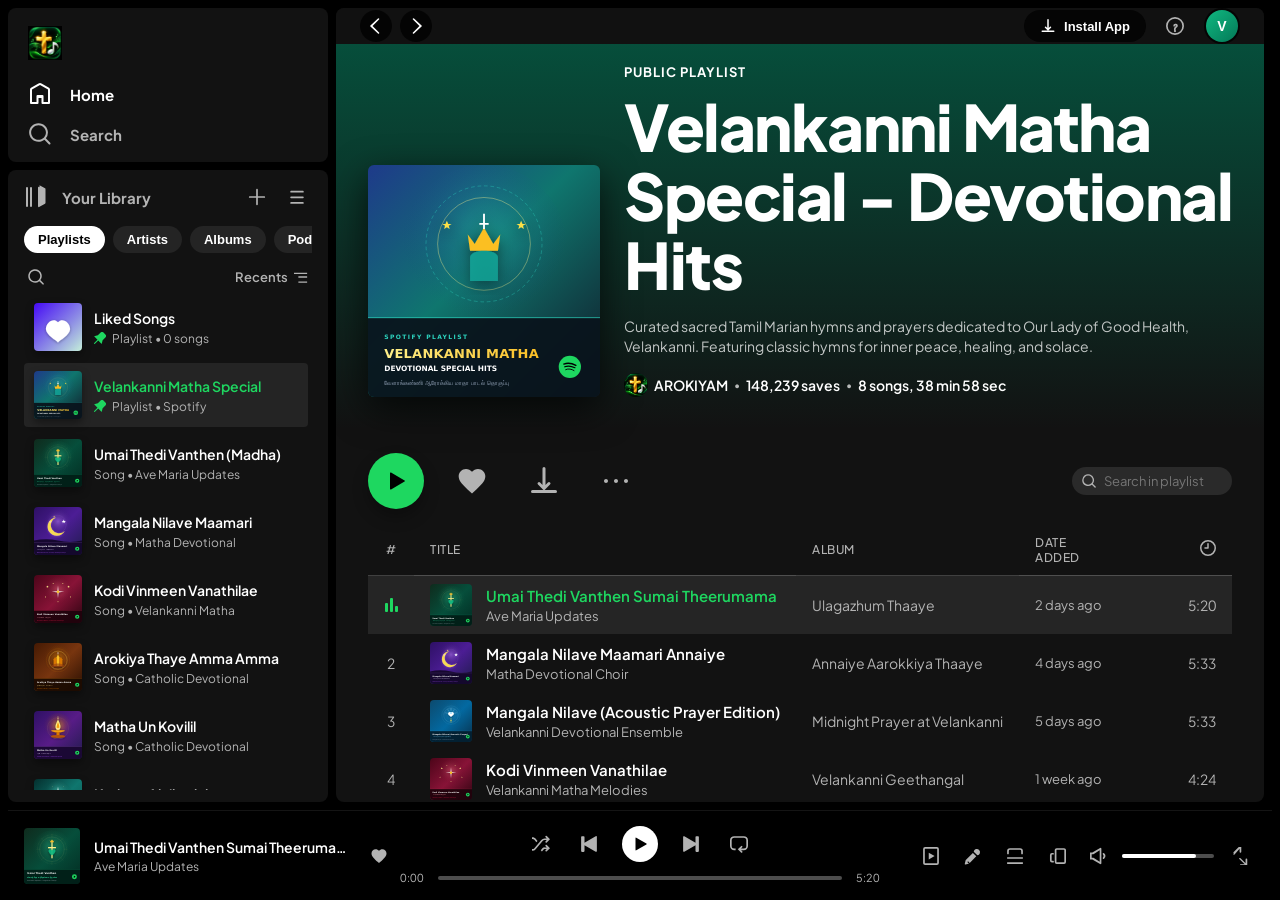
==== commit 2191d941: "my project" ====
--- a/index.html
+++ b/index.html
@@ -3,8 +3,8 @@
 <head>
   <meta charset="UTF-8" />
   <meta name="viewport" content="width=device-width, initial-scale=1.0" />
-  <title>Spotify - Web Player: Velankanni Matha Special</title>
-  <link rel="icon" type="image/svg+xml" href="assets/spotify_logo.svg" />
+  <title>AROKIYAM - Web Player: Velankanni Matha Special</title>
+  <link rel="icon" type="image/svg+xml" href="assets/logo.png" />
   <!-- Google Fonts for Circular/Plus Jakarta Sans style -->
   <link rel="preconnect" href="https://fonts.googleapis.com" />
   <link rel="preconnect" href="https://fonts.gstatic.com" crossorigin />
@@ -141,6 +141,39 @@
               <span class="playlist-item-title">Arokiya Thaye Amma Amma</span>
               <div class="playlist-meta">
                 <span>Song • Catholic Devotional</span>
+              </div>
+            </div>
+          </li>
+
+          <!-- Matha Un Kovilil -->
+          <li class="playlist-item" id="item-kovilil">
+            <img src="assets/cover6.svg" alt="Matha Un Kovilil" class="playlist-thumb" />
+            <div class="playlist-info">
+              <span class="playlist-item-title">Matha Un Kovilil</span>
+              <div class="playlist-meta">
+                <span>Song • Catholic Devotional</span>
+              </div>
+            </div>
+          </li>
+
+          <!-- Kathum Alaikadal -->
+          <li class="playlist-item" id="item-alaikadal">
+            <img src="assets/cover7.svg" alt="Kathum Alaikadal" class="playlist-thumb" />
+            <div class="playlist-info">
+              <span class="playlist-item-title">Kathum Alaikadal</span>
+              <div class="playlist-meta">
+                <span>Song • Catholic Musing</span>
+              </div>
+            </div>
+          </li>
+
+          <!-- Manasellam Mella Mella -->
+          <li class="playlist-item" id="item-manasellam">
+            <img src="assets/cover8.svg" alt="Manasellam Mella Mella" class="playlist-thumb" />
+            <div class="playlist-info">
+              <span class="playlist-item-title">Manasellam Mella Mella</span>
+              <div class="playlist-meta">
+                <span>Song • Fr. G.V. Panneer Selvam</span>
               </div>
             </div>
           </li>
@@ -204,7 +237,7 @@
               <span class="stats-bullet">•</span>
               <span id="hero-likes">148,239 saves</span>
               <span class="stats-bullet">•</span>
-              <span id="hero-tracks-info">5 songs, 25 min 22 sec</span>
+              <span id="hero-tracks-info">8 songs, 38 min 58 sec</span>
             </div>
           </div>
         </section>
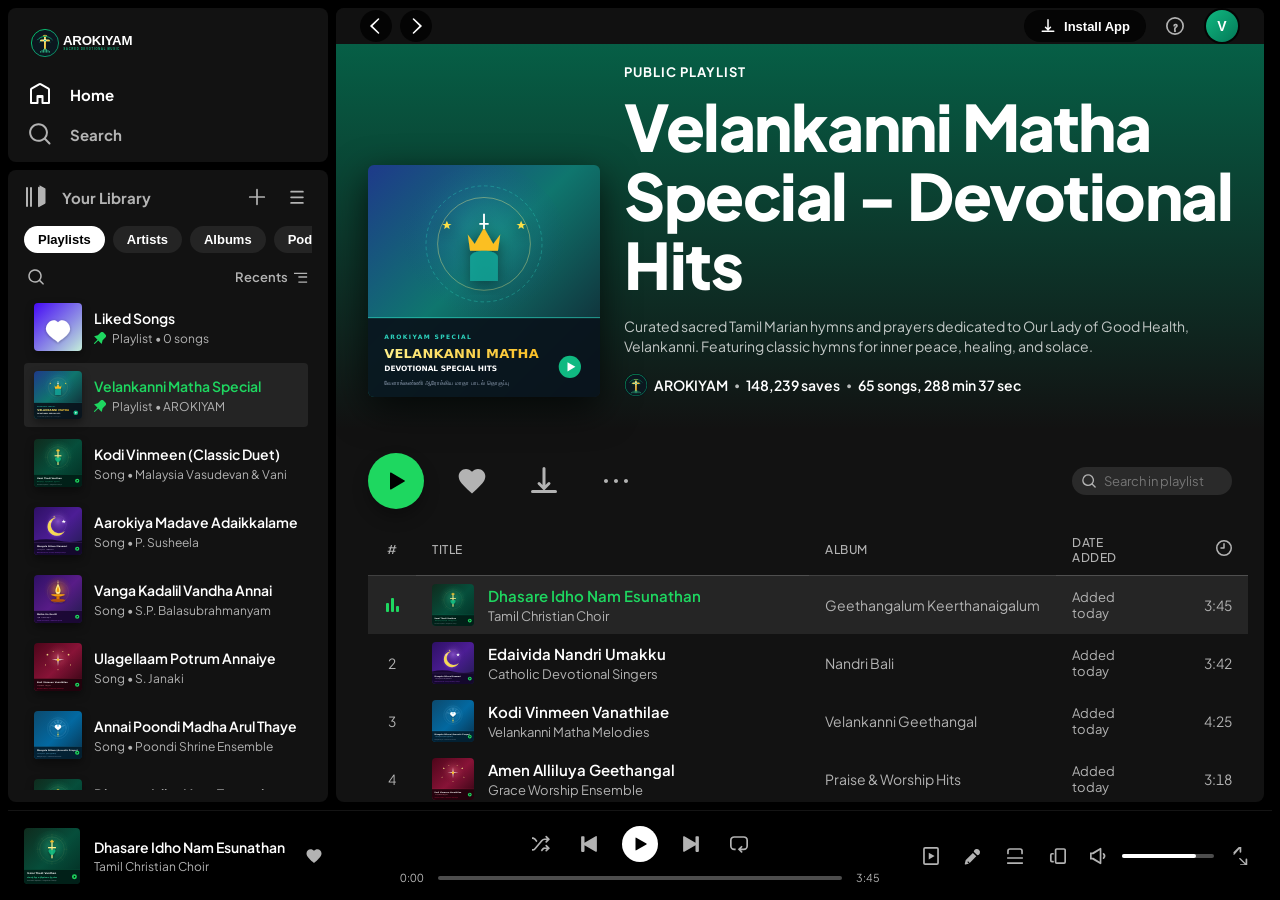
==== commit abf748e1: "songs added" ====
--- a/index.html
+++ b/index.html
@@ -1,657 +1,762 @@
-<!DOCTYPE html>
-<html lang="en">
-<head>
-  <meta charset="UTF-8" />
-  <meta name="viewport" content="width=device-width, initial-scale=1.0" />
-  <title>AROKIYAM - Web Player: Velankanni Matha Special</title>
-  <link rel="icon" type="image/svg+xml" href="assets/logo.png" />
-  <!-- Google Fonts for Circular/Plus Jakarta Sans style -->
-  <link rel="preconnect" href="https://fonts.googleapis.com" />
-  <link rel="preconnect" href="https://fonts.gstatic.com" crossorigin />
-  <link href="https://fonts.googleapis.com/css2?family=Plus+Jakarta+Sans:wght@400;500;600;700;800;900&display=swap" rel="stylesheet" />
-  <link rel="stylesheet" href="style.css" />
-</head>
-<body>
-
-  <!-- Audio Element for Streaming -->
-  <audio id="main-audio" preload="metadata"></audio>
-
-  <div class="app-container">
-    
-    <!-- ============================================================
-         LEFT SIDEBAR
-         ============================================================ -->
-    <aside class="sidebar">
-      <!-- Main Nav Box -->
-      <div class="sidebar-box sidebar-nav">
-        <div class="brand-logo" id="nav-logo" title="Spotify">
-          <img src="assets/logo.png" alt="Spotify" />
-        </div>
-        <ul class="nav-links">
-          <li class="nav-item active" id="nav-home">
-            <svg viewBox="0 0 24 24"><path d="M12.5 3.247a1 1 0 0 0-1 0L4 7.577V20h4.5v-6a1 1 0 0 1 1-1h5a1 1 0 0 1 1 1v6H20V7.577l-7.5-4.33zm-2-1.732a3 3 0 0 1 3 0l7.5 4.33A2 2 0 0 1 22 7.577V21a1 1 0 0 1-1 1h-6.5a1 1 0 0 1-1-1v-5h-3v5a1 1 0 0 1-1 1H3a1 1 0 0 1-1-1V7.577a2 2 0 0 1 1-1.732l7.5-4.33z"/></svg>
-            <span>Home</span>
-          </li>
-          <li class="nav-item" id="nav-search">
-            <svg viewBox="0 0 24 24"><path d="M10.533 1.279c-5.18 0-9.407 4.14-9.407 9.279s4.226 9.279 9.407 9.279c2.234 0 4.29-.77 5.907-2.058l4.353 4.353a1 1 0 1 0 1.414-1.414l-4.344-4.344a9.157 9.157 0 0 0 2.077-5.816c0-5.14-4.226-9.28-9.407-9.28zm-7.407 9.279c0-4.006 3.302-7.28 7.407-7.28s7.407 3.274 7.407 7.28-3.302 7.279-7.407 7.279-7.407-3.273-7.407-7.28z"/></svg>
-            <span>Search</span>
-          </li>
-        </ul>
-      </div>
-
-      <!-- Library Box -->
-      <div class="sidebar-box sidebar-library">
-        <div class="library-header">
-          <div class="library-title" id="library-title-btn">
-            <svg viewBox="0 0 24 24"><path d="M3 22a1 1 0 0 1-1-1V3a1 1 0 0 1 2 0v18a1 1 0 0 1-1 1zM15.5 2.134A1 1 0 0 0 14 3v18a1 1 0 0 0 1.5.866l5.5-3.175A1 1 0 0 0 21.5 17.825V4.175a1 1 0 0 0-.5-.866l-5.5-3.175zM8 3a1 1 0 0 0-2 0v18a1 1 0 0 0 2 0V3z"/></svg>
-            <span>Your Library</span>
-          </div>
-          <div class="library-actions">
-            <button class="icon-btn" id="create-playlist-btn" title="Create playlist or folder">
-              <svg viewBox="0 0 16 16"><path d="M15.25 8a.75.75 0 0 1-.75.75H8.75v5.75a.75.75 0 0 1-1.5 0V8.75H1.5a.75.75 0 0 1 0-1.5h5.75V1.5a.75.75 0 0 1 1.5 0v5.75h5.75a.75.75 0 0 1 .75.75z"/></svg>
-            </button>
-            <button class="icon-btn" title="Show more">
-              <svg viewBox="0 0 16 16"><path d="M13.25 2.5a.75.75 0 0 1 0 1.5h-10.5a.75.75 0 0 1 0-1.5h10.5zm0 5a.75.75 0 0 1 0 1.5h-10.5a.75.75 0 0 1 0-1.5h10.5zm0 5a.75.75 0 0 1 0 1.5h-10.5a.75.75 0 0 1 0-1.5h10.5z"/></svg>
-            </button>
-          </div>
-        </div>
-
-        <!-- Filter Chips -->
-        <div class="library-chips">
-          <button class="chip active">Playlists</button>
-          <button class="chip">Artists</button>
-          <button class="chip">Albums</button>
-          <button class="chip">Podcasts</button>
-        </div>
-
-        <!-- Search in Library -->
-        <div class="library-search-bar">
-          <button class="search-icon-btn">
-            <svg width="16" height="16" viewBox="0 0 16 16" fill="currentColor"><path d="M7 1.75a5.25 5.25 0 1 0 0 10.5 5.25 5.25 0 0 0 0-10.5zM.25 7a6.75 6.75 0 1 1 12.096 4.12l3.184 3.185a.75.75 0 1 1-1.06 1.06L11.28 12.18A6.75 6.75 0 0 1 .25 7z"/></svg>
-          </button>
-          <div class="sort-label">
-            <span>Recents</span>
-            <svg width="14" height="14" viewBox="0 0 16 16" fill="currentColor"><path d="M15 14.5H5V13h10v1.5zm0-5.75H5v-1.5h10v1.5zM0 3h15v1.5H0V3z"/></svg>
-          </div>
-        </div>
-
-        <!-- Playlists List -->
-        <ul class="library-list" id="library-list">
-          <!-- Liked Songs -->
-          <li class="playlist-item" id="item-liked-songs">
-            <img src="assets/liked_songs.svg" alt="Liked Songs" class="playlist-thumb" />
-            <div class="playlist-info">
-              <span class="playlist-item-title">Liked Songs</span>
-              <div class="playlist-meta">
-                <svg class="pin-icon" viewBox="0 0 16 16"><path d="M8.822.797a2.72 2.72 0 0 1 3.847 0l2.534 2.533a2.72 2.72 0 0 1 0 3.848l-3.678 3.678-1.337 4.988-4.486-4.486L1.28 15.78a.75.75 0 0 1-1.06-1.06l4.42-4.42-4.485-4.487 4.988-1.337L8.822.797z"/></svg>
-                <span>Playlist • <span id="liked-count-badge">0 songs</span></span>
-              </div>
-            </div>
-          </li>
-
-          <!-- Featured Velankanni Playlist -->
-          <li class="playlist-item active" id="item-velankanni">
-            <img src="assets/playlist_cover.svg" alt="Velankanni Matha Special" class="playlist-thumb" />
-            <div class="playlist-info">
-              <span class="playlist-item-title">Velankanni Matha Special</span>
-              <div class="playlist-meta">
-                <svg class="pin-icon" viewBox="0 0 16 16"><path d="M8.822.797a2.72 2.72 0 0 1 3.847 0l2.534 2.533a2.72 2.72 0 0 1 0 3.848l-3.678 3.678-1.337 4.988-4.486-4.486L1.28 15.78a.75.75 0 0 1-1.06-1.06l4.42-4.42-4.485-4.487 4.988-1.337L8.822.797z"/></svg>
-                <span>Playlist • Spotify</span>
-              </div>
-            </div>
-          </li>
-
-          <!-- Marian Hymns -->
-          <li class="playlist-item" id="item-marian">
-            <img src="assets/cover1.svg" alt="Marian Hymns" class="playlist-thumb" />
-            <div class="playlist-info">
-              <span class="playlist-item-title">Umai Thedi Vanthen (Madha)</span>
-              <div class="playlist-meta">
-                <span>Song • Ave Maria Updates</span>
-              </div>
-            </div>
-          </li>
-
-          <!-- Mangala Nilave -->
-          <li class="playlist-item" id="item-mangala">
-            <img src="assets/cover2.svg" alt="Mangala Nilave" class="playlist-thumb" />
-            <div class="playlist-info">
-              <span class="playlist-item-title">Mangala Nilave Maamari</span>
-              <div class="playlist-meta">
-                <span>Song • Matha Devotional</span>
-              </div>
-            </div>
-          </li>
-
-          <!-- Kodi Vinmeen -->
-          <li class="playlist-item" id="item-vinmeen">
-            <img src="assets/cover4.svg" alt="Kodi Vinmeen" class="playlist-thumb" />
-            <div class="playlist-info">
-              <span class="playlist-item-title">Kodi Vinmeen Vanathilae</span>
-              <div class="playlist-meta">
-                <span>Song • Velankanni Matha</span>
-              </div>
-            </div>
-          </li>
-
-          <!-- Arokiya Thaye -->
-          <li class="playlist-item" id="item-arokiya">
-            <img src="assets/cover5.svg" alt="Arokiya Thaye" class="playlist-thumb" />
-            <div class="playlist-info">
-              <span class="playlist-item-title">Arokiya Thaye Amma Amma</span>
-              <div class="playlist-meta">
-                <span>Song • Catholic Devotional</span>
-              </div>
-            </div>
-          </li>
-
-          <!-- Matha Un Kovilil -->
-          <li class="playlist-item" id="item-kovilil">
-            <img src="assets/cover6.svg" alt="Matha Un Kovilil" class="playlist-thumb" />
-            <div class="playlist-info">
-              <span class="playlist-item-title">Matha Un Kovilil</span>
-              <div class="playlist-meta">
-                <span>Song • Catholic Devotional</span>
-              </div>
-            </div>
-          </li>
-
-          <!-- Kathum Alaikadal -->
-          <li class="playlist-item" id="item-alaikadal">
-            <img src="assets/cover7.svg" alt="Kathum Alaikadal" class="playlist-thumb" />
-            <div class="playlist-info">
-              <span class="playlist-item-title">Kathum Alaikadal</span>
-              <div class="playlist-meta">
-                <span>Song • Catholic Musing</span>
-              </div>
-            </div>
-          </li>
-
-          <!-- Manasellam Mella Mella -->
-          <li class="playlist-item" id="item-manasellam">
-            <img src="assets/cover8.svg" alt="Manasellam Mella Mella" class="playlist-thumb" />
-            <div class="playlist-info">
-              <span class="playlist-item-title">Manasellam Mella Mella</span>
-              <div class="playlist-meta">
-                <span>Song • Fr. G.V. Panneer Selvam</span>
-              </div>
-            </div>
-          </li>
-        </ul>
-      </div>
-    </aside>
-
-    <!-- ============================================================
-         MAIN CONTENT VIEW
-         ============================================================ -->
-    <main class="main-view" id="main-view">
-      
-      <!-- Top Navigation Bar -->
-      <header class="topbar" id="topbar">
-        <div class="topbar-left">
-          <div class="history-nav">
-            <button class="history-btn" id="history-back-btn" title="Go back">
-              <svg viewBox="0 0 16 16"><path d="M11.03.47a.75.75 0 0 1 0 1.06L4.56 8l6.47 6.47a.75.75 0 1 1-1.06 1.06L2.44 8.53a.75.75 0 0 1 0-1.06L9.97.47a.75.75 0 0 1 1.06 0z"/></svg>
-            </button>
-            <button class="history-btn" id="history-forward-btn" title="Go forward">
-              <svg viewBox="0 0 16 16"><path d="M4.97.47a.75.75 0 0 0 0 1.06L11.44 8l-6.47 6.47a.75.75 0 1 0 1.06 1.06L13.56 8.53a.75.75 0 0 0 0-1.06L6.03.47a.75.75 0 0 0-1.06 0z"/></svg>
-            </button>
-          </div>
-
-          <!-- Dynamic search bar shown in topbar -->
-          <div class="topbar-search" id="topbar-search">
-            <svg class="search-input-icon" viewBox="0 0 24 24"><path d="M10.533 1.279c-5.18 0-9.407 4.14-9.407 9.279s4.226 9.279 9.407 9.279c2.234 0 4.29-.77 5.907-2.058l4.353 4.353a1 1 0 1 0 1.414-1.414l-4.344-4.344a9.157 9.157 0 0 0 2.077-5.816c0-5.14-4.226-9.28-9.407-9.28zm-7.407 9.279c0-4.006 3.302-7.28 7.407-7.28s7.407 3.274 7.407 7.28-3.302 7.279-7.407 7.279-7.407-3.273-7.407-7.28z"/></svg>
-            <input type="text" id="global-search-input" class="search-input" placeholder="What do you want to play?" autocomplete="off" />
-            <button class="clear-search-btn" id="clear-search-btn">✕</button>
-          </div>
-        </div>
-
-        <div class="topbar-right">
-          <button class="install-app-pill" id="install-app-pill" title="Listen offline">
-            <svg viewBox="0 0 16 16"><path d="M4.995 8.745a.75.75 0 0 1 1.06 0L7.25 9.939V1.75a.75.75 0 0 1 1.5 0v8.189l1.195-1.194a.75.75 0 1 1 1.06 1.06l-2.475 2.475a.75.75 0 0 1-1.06 0L4.995 9.805a.75.75 0 0 1 0-1.06zM1.5 13.25a.75.75 0 0 1 .75-.75h11.5a.75.75 0 0 1 0 1.5H2.25a.75.75 0 0 1-.75-.75z"/></svg>
-            <span>Install App</span>
-          </button>
-          <button class="icon-btn" id="shortcuts-btn" title="Keyboard shortcuts (?)" style="padding: 8px;">
-            <svg viewBox="0 0 16 16"><path d="M8 1.5a6.5 6.5 0 1 0 0 13 6.5 6.5 0 0 0 0-13zM0 8a8 8 0 1 1 16 0A8 8 0 0 1 0 8zm6.5-.25A1.75 1.75 0 0 1 8.25 6h.5a1.75 1.75 0 0 1 1.11 3.107l-.61.49c-.43.344-.69.865-.69 1.403v.25a.75.75 0 0 1-1.5 0v-.25c0-.988.477-1.92 1.25-2.54l.58-.464a.25.25 0 0 0-.14-.446h-.5a.25.25 0 0 0-.25.25.75.75 0 0 1-1.5 0zM8 13.5a1 1 0 1 1 0-2 1 1 0 0 1 0 2z"/></svg>
-          </button>
-          <button class="user-profile-btn" title="User Account">
-            <div class="user-avatar">V</div>
-          </button>
-        </div>
-      </header>
-
-      <!-- HOME PAGE VIEW (Hero Banner + Tracks Table + Shelves) -->
-      <div id="home-view-content">
-        <!-- Hero Playlist Banner -->
-        <section class="hero-banner" id="hero-banner">
-          <img src="assets/playlist_cover.svg" alt="Playlist Cover" class="playlist-cover-art" id="hero-cover-art" />
-          <div class="hero-details">
-            <span class="playlist-type" id="hero-type">Public Playlist</span>
-            <h1 class="playlist-title" id="hero-title">Velankanni Matha Special - Devotional Hits</h1>
-            <p class="playlist-description" id="hero-desc">
-              Curated sacred Tamil Marian hymns and prayers dedicated to Our Lady of Good Health, Velankanni. Featuring classic hymns for inner peace, healing, and solace.
-            </p>
-            <div class="playlist-stats">
-              <img src="assets/logo.png" alt="Spotify" class="stats-avatar" />
-              <span id="hero-creator">AROKIYAM</span>
-              <span class="stats-bullet">•</span>
-              <span id="hero-likes">148,239 saves</span>
-              <span class="stats-bullet">•</span>
-              <span id="hero-tracks-info">8 songs, 38 min 58 sec</span>
-            </div>
-          </div>
-        </section>
-
-        <!-- Playlist Action Bar -->
-        <section class="action-bar">
-          <div class="action-left">
-            <button class="big-play-btn" id="big-play-btn" title="Play playlist">
-              <svg id="big-play-icon" viewBox="0 0 24 24"><path d="M7.05 3.606l13.49 7.788a.7.7 0 0 1 0 1.212L7.05 20.394A.7.7 0 0 1 6 19.788V4.212a.7.7 0 0 1 1.05-.606z"/></svg>
-            </button>
-            <button class="action-icon-btn" id="playlist-heart-btn" title="Save to Your Library">
-              <svg viewBox="0 0 24 24"><path d="M12 21.35l-1.45-1.32C5.4 15.36 2 12.28 2 8.5 2 5.42 4.42 3 7.5 3c1.74 0 3.41.81 4.5 2.09C13.09 3.81 14.76 3 16.5 3 19.58 3 22 5.42 22 8.5c0 3.78-3.4 6.86-8.55 11.54L12 21.35z"/></svg>
-            </button>
-            <button class="action-icon-btn" id="playlist-download-btn" title="Download playlist for offline">
-              <svg viewBox="0 0 16 16"><path d="M4.995 8.745a.75.75 0 0 1 1.06 0L7.25 9.939V1.75a.75.75 0 0 1 1.5 0v8.189l1.195-1.194a.75.75 0 1 1 1.06 1.06l-2.475 2.475a.75.75 0 0 1-1.06 0L4.995 9.805a.75.75 0 0 1 0-1.06zM1.5 13.25a.75.75 0 0 1 .75-.75h11.5a.75.75 0 0 1 0 1.5H2.25a.75.75 0 0 1-.75-.75z"/></svg>
-            </button>
-            <button class="action-icon-btn" id="playlist-more-btn" title="More options for playlist">
-              <svg viewBox="0 0 24 24"><path d="M4.5 10.5C3.67 10.5 3 11.17 3 12s.67 1.5 1.5 1.5S6 12.83 6 12s-.67-1.5-1.5-1.5zm7.5 0c-.83 0-1.5.67-1.5 1.5s.67 1.5 1.5 1.5 1.5-.67 1.5-1.5-.67-1.5-1.5-1.5zm7.5 0c-.83 0-1.5.67-1.5 1.5s.67 1.5 1.5 1.5 1.5-.67 1.5-1.5-.67-1.5-1.5-1.5z"/></svg>
-            </button>
-          </div>
-          <div class="action-right">
-            <div class="filter-tracks-wrapper">
-              <svg class="filter-tracks-icon" viewBox="0 0 16 16"><path d="M7 1.75a5.25 5.25 0 1 0 0 10.5 5.25 5.25 0 0 0 0-10.5zM.25 7a6.75 6.75 0 1 1 12.096 4.12l3.184 3.185a.75.75 0 1 1-1.06 1.06L11.28 12.18A6.75 6.75 0 0 1 .25 7z"/></svg>
-              <input type="text" id="filter-tracks-input" class="filter-tracks-input" placeholder="Search in playlist" />
-            </div>
-          </div>
-        </section>
-
-        <!-- Tracks Table -->
-        <section class="tracks-table-container">
-          <table class="tracks-table">
-            <thead>
-              <tr class="table-header">
-                <th class="th-num">#</th>
-                <th class="th-title">Title</th>
-                <th class="th-album">Album</th>
-                <th class="th-date">Date added</th>
-                <th class="th-duration">
-                  <svg width="16" height="16" viewBox="0 0 16 16" fill="currentColor"><path d="M8 1.5a6.5 6.5 0 1 0 0 13 6.5 6.5 0 0 0 0-13zM0 8a8 8 0 1 1 16 0A8 8 0 0 1 0 8zm8.75-4.25v4.25a.75.75 0 0 1-.75.75H5a.75.75 0 0 1 0-1.5h2.25V3.75a.75.75 0 0 1 1.5 0z"/></svg>
-                </th>
-              </tr>
-            </thead>
-            <tbody id="tracklist-tbody">
-              <!-- Dynamically rendered via JS -->
-            </tbody>
-          </table>
-        </section>
-
-        <!-- Shelves & Fast Access Section -->
-        <section class="shelves-container">
-          <!-- Fast Access 6-Card Grid -->
-          <div class="shelf">
-            <div class="shelf-header">
-              <h2 class="shelf-title" id="greeting-title">Good evening</h2>
-            </div>
-            <div class="fast-access-grid" id="fast-access-grid">
-              <!-- Rendered via JS -->
-            </div>
-          </div>
-
-          <!-- Recommended Devotional Tracks -->
-          <div class="shelf">
-            <div class="shelf-header">
-              <h2 class="shelf-title">Popular Marian Songs</h2>
-              <span class="shelf-see-all">Show all</span>
-            </div>
-            <div class="shelf-grid" id="recommended-grid">
-              <!-- Rendered via JS -->
-            </div>
-          </div>
-
-          <!-- Featured Artists & Choirs -->
-          <div class="shelf">
-            <div class="shelf-header">
-              <h2 class="shelf-title">Featured Choirs & Artists</h2>
-              <span class="shelf-see-all">Show all</span>
-            </div>
-            <div class="shelf-grid" id="artists-grid">
-              <!-- Rendered via JS -->
-            </div>
-          </div>
-        </section>
-      </div>
-
-      <!-- SEARCH VIEW (Genre Browse & Search Results) -->
-      <div class="search-view" id="search-view-content">
-        <h2 class="shelf-title">Browse all</h2>
-        <div class="search-genre-grid" id="genre-grid">
-          <div class="genre-tile" style="background-color: #e13300;">
-            <span class="genre-tile-title">Tamil Devotional</span>
-            <img src="assets/cover1.svg" class="genre-tile-art" alt="" />
-          </div>
-          <div class="genre-tile" style="background-color: #1e3264;">
-            <span class="genre-tile-title">Velankanni Special</span>
-            <img src="assets/playlist_cover.svg" class="genre-tile-art" alt="" />
-          </div>
-          <div class="genre-tile" style="background-color: #8d67ab;">
-            <span class="genre-tile-title">Marian Hymns</span>
-            <img src="assets/cover2.svg" class="genre-tile-art" alt="" />
-          </div>
-          <div class="genre-tile" style="background-color: #006450;">
-            <span class="genre-tile-title">Peace & Prayer</span>
-            <img src="assets/cover3.svg" class="genre-tile-art" alt="" />
-          </div>
-          <div class="genre-tile" style="background-color: #e8115b;">
-            <span class="genre-tile-title">Morning Rosary</span>
-            <img src="assets/cover4.svg" class="genre-tile-art" alt="" />
-          </div>
-          <div class="genre-tile" style="background-color: #ba5d07;">
-            <span class="genre-tile-title">Catholic Chants</span>
-            <img src="assets/cover5.svg" class="genre-tile-art" alt="" />
-          </div>
-        </div>
-
-        <div id="search-results-section" style="display: none;">
-          <h2 class="shelf-title">Songs matching your search</h2>
-          <div class="tracks-table-container" style="padding: 16px 0;">
-            <table class="tracks-table">
-              <tbody id="search-results-tbody"></tbody>
-            </table>
-          </div>
-        </div>
-      </div>
-    </main>
-
-    <!-- ============================================================
-         RIGHT SIDEBAR (NOW PLAYING / LYRICS / QUEUE)
-         ============================================================ -->
-    <aside class="right-sidebar" id="right-sidebar">
-      <div class="panel-header">
-        <span class="panel-title" id="panel-title">Now Playing</span>
-        <button class="panel-close-btn" id="panel-close-btn" title="Close panel">
-          <svg viewBox="0 0 16 16"><path d="M2.47 2.47a.75.75 0 0 1 1.06 0L8 6.94l4.47-4.47a.75.75 0 1 1 1.06 1.06L9.06 8l4.47 4.47a.75.75 0 1 1-1.06 1.06L8 9.06l-4.47 4.47a.75.75 0 0 1-1.06-1.06L6.94 8 2.47 3.53a.75.75 0 0 1 0-1.06z"/></svg>
-        </button>
-      </div>
-
-      <!-- Now Playing View -->
-      <div class="now-playing-panel" id="now-playing-panel">
-        <img src="assets/cover1.svg" alt="Song cover" class="panel-cover-art" id="panel-cover-img" />
-        <div class="panel-song-info">
-          <div>
-            <h3 class="panel-song-title" id="panel-title-text">Umai Thedi Vanthen</h3>
-            <p class="panel-song-artist" id="panel-artist-text">Ave Maria Updates</p>
-          </div>
-          <button class="player-heart-btn" id="panel-heart-btn">
-            <svg viewBox="0 0 24 24"><path d="M12 21.35l-1.45-1.32C5.4 15.36 2 12.28 2 8.5 2 5.42 4.42 3 7.5 3c1.74 0 3.41.81 4.5 2.09C13.09 3.81 14.76 3 16.5 3 19.58 3 22 5.42 22 8.5c0 3.78-3.4 6.86-8.55 11.54L12 21.35z"/></svg>
-          </button>
-        </div>
-
-        <!-- About the Artist -->
-        <div class="panel-artist-card">
-          <img src="assets/playlist_cover.svg" alt="Artist banner" class="panel-artist-banner" />
-          <div class="panel-artist-body">
-            <h4 class="panel-artist-name" id="panel-artist-card-name">Our Lady of Velankanni</h4>
-            <span class="panel-listeners">842,510 monthly listeners</span>
-            <p class="panel-bio">
-              Devotional Marian hymns sung in praise of Our Lady of Good Health, Velankanni. Revered by millions across the globe for miracles, peace, and spiritual strength.
-            </p>
-          </div>
-        </div>
-
-        <!-- Next in Queue Preview -->
-        <div class="panel-queue-card">
-          <div class="panel-queue-header">
-            <span>Next in queue</span>
-            <span style="color: var(--sp-green); cursor: pointer;" id="open-full-queue">Open queue</span>
-          </div>
-          <div class="panel-queue-item" id="panel-next-preview">
-            <img src="assets/cover2.svg" alt="Next song" class="panel-queue-art" id="panel-next-art" />
-            <div>
-              <div style="font-size: 14px; font-weight: 600; color: #fff;" id="panel-next-title">Mangala Nilave</div>
-              <div style="font-size: 12px; color: var(--sp-text-secondary);" id="panel-next-artist">Matha Devotional</div>
-            </div>
-          </div>
-        </div>
-      </div>
-
-      <!-- Synchronized Lyrics View -->
-      <div class="lyrics-panel-view" id="lyrics-panel-view">
-        <div class="lyrics-container" id="panel-lyrics-container">
-          <!-- Live lyrics lines inserted by JS -->
-        </div>
-      </div>
-
-      <!-- Queue View -->
-      <div class="queue-panel-view" id="queue-panel-view">
-        <span class="queue-section-title">Now Playing</span>
-        <ul class="queue-list" id="queue-now-playing-item"></ul>
-        <span class="queue-section-title" style="margin-top: 16px;">Next Up</span>
-        <ul class="queue-list" id="queue-upcoming-list"></ul>
-      </div>
-    </aside>
-
-    <!-- ============================================================
-         BOTTOM PLAYER BAR (NOW PLAYING PERSISTENT BAR)
-         ============================================================ */ -->
-    <footer class="player-bar">
-      <!-- Left: Song details -->
-      <div class="player-left">
-        <div class="player-thumb-wrap" id="player-thumb-wrap" title="Expand view">
-          <img src="assets/cover1.svg" alt="Now Playing" class="player-thumb" id="player-thumb" />
-          <button class="player-expand-btn">
-            <svg viewBox="0 0 16 16"><path d="M7.75 3.5a.75.75 0 0 1 .75.75v3.5h3.5a.75.75 0 0 1 0 1.5h-3.5v3.5a.75.75 0 0 1-1.5 0v-3.5h-3.5a.75.75 0 0 1 0-1.5h3.5v-3.5a.75.75 0 0 1 .75-.75z"/></svg>
-          </button>
-        </div>
-        <div class="player-track-info">
-          <span class="player-title" id="player-title">Umai Thedi Vanthen Sumai Theerumama</span>
-          <span class="player-artist" id="player-artist">Ave Maria Updates</span>
-        </div>
-        <button class="player-heart-btn" id="player-heart-btn" title="Save to Your Library">
-          <svg viewBox="0 0 24 24"><path d="M12 21.35l-1.45-1.32C5.4 15.36 2 12.28 2 8.5 2 5.42 4.42 3 7.5 3c1.74 0 3.41.81 4.5 2.09C13.09 3.81 14.76 3 16.5 3 19.58 3 22 5.42 22 8.5c0 3.78-3.4 6.86-8.55 11.54L12 21.35z"/></svg>
-        </button>
-      </div>
-
-      <!-- Center: Controls & Progress bar -->
-      <div class="player-center">
-        <div class="player-controls">
-          <button class="ctrl-btn" id="ctrl-shuffle-btn" title="Enable shuffle">
-            <svg viewBox="0 0 16 16"><path d="M13.151.922a.75.75 0 1 0-1.06 1.06L13.109 3H11.16a3.75 3.75 0 0 0-2.873 1.34l-6.173 7.356A2.25 2.25 0 0 1 .39 12.5H0V14h.391a3.75 3.75 0 0 0 2.873-1.34l6.173-7.356a2.25 2.25 0 0 1 1.724-.804h1.947l-1.017 1.018a.75.75 0 0 0 1.06 1.06L15.98 3.75 13.15.922zM.391 3.5H0V2h.391c1.109 0 2.16.49 2.873 1.34L4.89 5.28l-.988 1.176-1.79-2.152A2.25 2.25 0 0 0 .39 3.5zm10.768 7.34a2.25 2.25 0 0 0-1.723.804l-1.625 1.936.988 1.176 1.79-2.152a.75.75 0 0 1 .57-.264h1.95l-1.018 1.018a.75.75 0 0 0 1.06 1.06L15.98 11.75l-2.829-2.828a.75.75 0 0 0-1.06 1.06l1.018 1.018h-1.95z"/></svg>
-          </button>
-          <button class="ctrl-btn" id="ctrl-prev-btn" title="Previous">
-            <svg viewBox="0 0 16 16"><path d="M3.3 1a.7.7 0 0 1 .7.7v5.15l9.95-5.744a.7.7 0 0 1 1.05.606v12.576a.7.7 0 0 1-1.05.607L4 9.149V14.3a.7.7 0 0 1-.7.7H1.7a.7.7 0 0 1-.7-.7V1.7a.7.7 0 0 1 .7-.7h1.6z"/></svg>
-          </button>
-          <button class="ctrl-play-pause" id="ctrl-play-pause" title="Play">
-            <svg id="ctrl-play-icon" viewBox="0 0 24 24"><path d="M7.05 3.606l13.49 7.788a.7.7 0 0 1 0 1.212L7.05 20.394A.7.7 0 0 1 6 19.788V4.212a.7.7 0 0 1 1.05-.606z"/></svg>
-          </button>
-          <button class="ctrl-btn" id="ctrl-next-btn" title="Next">
-            <svg viewBox="0 0 16 16"><path d="M12.7 1a.7.7 0 0 0-.7.7v5.15L2.05 1.107A.7.7 0 0 0 1 1.714v12.572a.7.7 0 0 0 1.05.607L12 9.149V14.3a.7.7 0 0 0 .7.7h1.6a.7.7 0 0 0 .7-.7V1.7a.7.7 0 0 0-.7-.7h-1.6z"/></svg>
-          </button>
-          <button class="ctrl-btn" id="ctrl-repeat-btn" title="Enable repeat">
-            <svg viewBox="0 0 16 16"><path d="M0 4.75A3.75 3.75 0 0 1 3.75 1h8.5A3.75 3.75 0 0 1 16 4.75v5a3.75 3.75 0 0 1-3.75 3.75H9.81l1.018 1.018a.75.75 0 1 1-1.06 1.06L6.939 12.75l2.829-2.828a.75.75 0 1 1 1.06 1.06L9.811 12h2.439a2.25 2.25 0 0 0 2.25-2.25v-5a2.25 2.25 0 0 0-2.25-2.25h-8.5A2.25 2.25 0 0 0 1.5 4.75v5A2.25 2.25 0 0 0 3.75 12H5v1.5H3.75A3.75 3.75 0 0 1 0 9.75v-5z"/></svg>
-          </button>
-        </div>
-
-        <div class="progress-container">
-          <span class="time-stamp" id="current-time">0:00</span>
-          <div class="slider-wrapper" id="progress-wrapper">
-            <div class="slider-track" id="progress-track">
-              <div class="slider-fill" id="progress-fill">
-                <div class="slider-thumb" id="progress-thumb"></div>
-              </div>
-            </div>
-          </div>
-          <span class="time-stamp" id="total-duration">5:20</span>
-        </div>
-      </div>
-
-      <!-- Right: Lyrics, Queue, Connect, Volume, Fullscreen -->
-      <div class="player-right">
-        <button class="ctrl-btn" id="btn-toggle-panel" title="Now playing view">
-          <svg viewBox="0 0 16 16"><path d="M11.196 8 6 5v6l5.196-3z"/><path d="M15.002 1.75A1.75 1.75 0 0 0 13.252 0h-10.5a1.75 1.75 0 0 0-1.75 1.75v12.5c0 .966.783 1.75 1.75 1.75h10.5a1.75 1.75 0 0 0 1.75-1.75V1.75zm-1.75-.25a.25.25 0 0 1 .25.25v12.5a.25.25 0 0 1-.25.25h-10.5a.25.25 0 0 1-.25-.25V1.75a.25.25 0 0 1 .25-.25h10.5z"/></svg>
-        </button>
-        <button class="ctrl-btn" id="btn-toggle-lyrics" title="Lyrics">
-          <svg viewBox="0 0 16 16"><path d="M13.426 2.574a2.831 2.831 0 0 0-4.797 1.55l3.247 3.246a2.832 2.832 0 0 0 1.55-4.796zm-5.748 2.5 3.246 3.247-6.07 6.071a1.5 1.5 0 0 1-.72.4l-2.829.707a.5.5 0 0 1-.606-.606l.707-2.829a1.5 1.5 0 0 1 .4-.72l6.072-6.07zm-4.72 8.352 1.414 1.414.707-.707-1.414-1.414-.707.707z"/></svg>
-        </button>
-        <button class="ctrl-btn" id="btn-toggle-queue" title="Queue">
-          <svg viewBox="0 0 16 16"><path d="M15 15H1v-1.5h14V15zm0-4.5H1V9h14v1.5zm-14-7A2.5 2.5 0 0 1 3.5 1h9a2.5 2.5 0 0 1 2.5 2.5v2.25a.75.75 0 0 1-1.5 0V3.5a1 1 0 0 0-1-1h-9a1 1 0 0 0-1 1v2.25a.75.75 0 0 1-1.5 0V3.5z"/></svg>
-        </button>
-        <button class="ctrl-btn action-device-btn" id="btn-connect-device" title="Connect to a device">
-          <svg viewBox="0 0 16 16"><path d="M6 2.75C6 1.784 6.784 1 7.75 1h6.5c.966 0 1.75.784 1.75 1.75v10.5A1.75 1.75 0 0 1 14.25 15h-6.5A1.75 1.75 0 0 1 6 13.25V2.75zm1.75-.25a.25.25 0 0 0-.25.25v10.5c0 .138.112.25.25.25h6.5a.25.25 0 0 0 .25-.25V2.75a.25.25 0 0 0-.25-.25h-6.5zm-6 4.5A1.75 1.75 0 0 1 3.5 5.25h1a.75.75 0 0 1 0 1.5h-1a.25.25 0 0 0-.25.25v5c0 .138.112.25.25.25h1a.75.75 0 0 1 0 1.5h-1A1.75 1.75 0 0 1 1.75 12v-5z"/></svg>
-        </button>
-
-        <!-- Volume slider -->
-        <div class="volume-wrapper">
-          <button class="ctrl-btn" id="volume-icon-btn" title="Mute/Unmute">
-            <svg id="volume-icon" viewBox="0 0 16 16"><path d="M9.741.85a.75.75 0 0 1 .375.65v13a.75.75 0 0 1-1.125.65l-6.925-4H0V4.85h2.066l6.925-4a.75.75 0 0 1 .75 0zm-1.116 2.11L3.066 6.35H1.5v3.3h1.566l5.559 3.39V2.96zM11.5 5.56a.75.75 0 0 1 1.06 0 3.5 3.5 0 0 1 0 4.88.75.75 0 0 1-1.06-1.06 2 2 0 0 0 0-2.76.75.75 0 0 1 0-1.06z"/></svg>
-          </button>
-          <div class="volume-slider-wrapper" id="volume-wrapper">
-            <div class="volume-track" id="volume-track">
-              <div class="volume-fill" id="volume-fill">
-                <div class="volume-thumb" id="volume-thumb"></div>
-              </div>
-            </div>
-          </div>
-        </div>
-
-        <button class="ctrl-btn action-fs-btn" id="btn-fullscreen" title="Full screen">
-          <svg viewBox="0 0 16 16"><path d="M6.53 10.03a.75.75 0 0 1 1.06 0l4.47 4.47V11a.75.75 0 0 1 1.5 0v5a.75.75 0 0 1-.75.75h-5a.75.75 0 0 1 0-1.5h3.53L6.53 10.74a.75.75 0 0 1 0-1.06zm-5-4.5a.75.75 0 0 1 0-1.06l4.47-4.47H2.5a.75.75 0 0 1 0-1.5h5a.75.75 0 0 1 .75.75v5a.75.75 0 0 1-1.5 0V1.53L2.24 6.59a.75.75 0 0 1-1.06 0z"/></svg>
-        </button>
-      </div>
-    </footer>
-  </div>
-
-  <!-- ============================================================
-       IMMERSIVE FULLSCREEN OVERLAY
-       ============================================================ -->
-  <div class="fullscreen-overlay" id="fullscreen-overlay">
-    <div class="fs-topbar">
-      <div class="fs-brand">
-        <img src="assets/spotify_logo.svg" alt="Spotify" style="height: 28px;" />
-        <span>Playing from Velankanni Matha Special</span>
-      </div>
-      <button class="fs-close-btn" id="fs-close-btn" title="Exit full screen">
-        <svg width="24" height="24" viewBox="0 0 16 16" fill="currentColor"><path d="M2.47 2.47a.75.75 0 0 1 1.06 0L8 6.94l4.47-4.47a.75.75 0 1 1 1.06 1.06L9.06 8l4.47 4.47a.75.75 0 1 1-1.06 1.06L8 9.06l-4.47 4.47a.75.75 0 0 1-1.06-1.06L6.94 8 2.47 3.53a.75.75 0 0 1 0-1.06z"/></svg>
-      </button>
-    </div>
-
-    <div class="fs-body">
-      <div class="fs-left">
-        <img src="assets/cover1.svg" alt="Cover" class="fs-cover-art" id="fs-cover-art" />
-        <div class="fs-song-details">
-          <h2 class="fs-title" id="fs-title">Umai Thedi Vanthen</h2>
-          <div class="fs-tamil" id="fs-tamil">உம்மைத் தேடி வந்தேன் சுமை தீருமம்மா</div>
-          <div class="fs-artist" id="fs-artist">Ave Maria Updates • Ulagazhum Thaaye</div>
-        </div>
-      </div>
-      <div class="fs-right" id="fs-lyrics-container">
-        <!-- Live synced lyrics rendered here -->
-      </div>
-    </div>
-
-    <div class="fs-bottom">
-      <div class="progress-container">
-        <span class="time-stamp" id="fs-current-time">0:00</span>
-        <div class="slider-wrapper" id="fs-progress-wrapper">
-          <div class="slider-track">
-            <div class="slider-fill" id="fs-progress-fill">
-              <div class="slider-thumb"></div>
-            </div>
-          </div>
-        </div>
-        <span class="time-stamp" id="fs-total-duration">5:20</span>
-      </div>
-    </div>
-  </div>
-
-  <!-- ============================================================
-       SPOTIFY CONNECT MODAL
-       ============================================================ -->
-  <div class="modal-backdrop" id="connect-modal">
-    <div class="modal-content">
-      <div class="modal-header">
-        <h3 class="modal-title">Connect to a device</h3>
-        <button class="panel-close-btn" id="close-connect-modal">✕</button>
-      </div>
-      <ul class="device-list">
-        <li class="device-item active">
-          <div class="device-info">
-            <svg width="24" height="24" viewBox="0 0 24 24" fill="var(--sp-green)"><path d="M20 18c1.1 0 1.99-.9 1.99-2L22 6c0-1.1-.9-2-2-2H4c-1.1 0-2 .9-2 2v10c0 1.1.9 2 2 2H0v2h24v-2h-4zM4 6h16v10H4V6z"/></svg>
-            <div>
-              <div class="device-name">This Web Browser (Chrome)</div>
-              <div class="device-status">Spotify Connect • Listening now</div>
-            </div>
-          </div>
-          <svg width="20" height="20" viewBox="0 0 16 16" fill="var(--sp-green)"><path d="M12.78 4.22a.75.75 0 0 1 0 1.06l-6.5 6.5a.75.75 0 0 1-1.06 0l-3.25-3.25a.75.75 0 0 1 1.06-1.06L5.75 10.19l5.97-5.97a.75.75 0 0 1 1.06 0z"/></svg>
-        </li>
-        <li class="device-item">
-          <div class="device-info">
-            <svg width="24" height="24" viewBox="0 0 24 24" fill="var(--sp-text-secondary)"><path d="M17 1.01L7 1c-1.1 0-2 .9-2 2v18c0 1.1.9 2 2 2h10c1.1 0 2-.9 2-2V3c0-1.1-.9-1.99-2-1.99zM17 19H7V5h10v14z"/></svg>
-            <div>
-              <div class="device-name">Android Smartphone</div>
-              <div class="device-status">Available on Wi-Fi</div>
-            </div>
-          </div>
-        </li>
-        <li class="device-item">
-          <div class="device-info">
-            <svg width="24" height="24" viewBox="0 0 24 24" fill="var(--sp-text-secondary)"><path d="M19 12h-2V6h2v6zm-4 0h-2V3h2v9zm-4 0H9v-4h2v4zm-4 0H5v-2h2v2zm-4 0H1v-1h2v1zm18 4v2H1v-2h20zm0 4v1H1v-1h20z"/></svg>
-            <div>
-              <div class="device-name">Living Room Soundbar</div>
-              <div class="device-status">AirPlay / Bluetooth</div>
-            </div>
-          </div>
-        </li>
-      </ul>
-    </div>
-  </div>
-
-  <!-- ============================================================
-       KEYBOARD SHORTCUTS MODAL
-       ============================================================ -->
-  <div class="modal-backdrop" id="shortcuts-modal">
-    <div class="modal-content" style="width: 480px;">
-      <div class="modal-header">
-        <h3 class="modal-title">Keyboard Shortcuts</h3>
-        <button class="panel-close-btn" id="close-shortcuts-modal">✕</button>
-      </div>
-      <div style="display: flex; flex-direction: column; gap: 12px; font-size: 14px;">
-        <div style="display:flex; justify-content:space-between; color: var(--sp-text-secondary);">
-          <span>Play / Pause</span>
-          <kbd style="background:#333; padding:2px 8px; border-radius:4px; color:#fff;">Space</kbd>
-        </div>
-        <div style="display:flex; justify-content:space-between; color: var(--sp-text-secondary);">
-          <span>Seek Backward / Forward</span>
-          <kbd style="background:#333; padding:2px 8px; border-radius:4px; color:#fff;">← / →</kbd>
-        </div>
-        <div style="display:flex; justify-content:space-between; color: var(--sp-text-secondary);">
-          <span>Volume Up / Down</span>
-          <kbd style="background:#333; padding:2px 8px; border-radius:4px; color:#fff;">↑ / ↓</kbd>
-        </div>
-        <div style="display:flex; justify-content:space-between; color: var(--sp-text-secondary);">
-          <span>Next Track / Previous Track</span>
-          <kbd style="background:#333; padding:2px 8px; border-radius:4px; color:#fff;">N / P</kbd>
-        </div>
-        <div style="display:flex; justify-content:space-between; color: var(--sp-text-secondary);">
-          <span>Mute / Unmute</span>
-          <kbd style="background:#333; padding:2px 8px; border-radius:4px; color:#fff;">M</kbd>
-        </div>
-        <div style="display:flex; justify-content:space-between; color: var(--sp-text-secondary);">
-          <span>Save / Like Track</span>
-          <kbd style="background:#333; padding:2px 8px; border-radius:4px; color:#fff;">L</kbd>
-        </div>
-        <div style="display:flex; justify-content:space-between; color: var(--sp-text-secondary);">
-          <span>Toggle Full Screen</span>
-          <kbd style="background:#333; padding:2px 8px; border-radius:4px; color:#fff;">F</kbd>
-        </div>
-      </div>
-    </div>
-  </div>
-
-  <!-- Toast Notification Box -->
-  <div class="toast-container" id="toast">Added to your Liked Songs</div>
-
-  <!-- Main JavaScript File -->
-  <script src="app.js"></script>
-</body>
-</html>
+<!DOCTYPE html>
+<html lang="en">
+<head>
+  <meta charset="UTF-8" />
+  <meta name="viewport" content="width=device-width, initial-scale=1.0" />
+  <title>AROKIYAM - Sacred Tamil Devotional Music Web Player</title>
+  <link rel="icon" type="image/svg+xml" href="assets/arokiyam_icon.svg" />
+  <!-- Google Fonts for Circular/Plus Jakarta Sans style -->
+  <link rel="preconnect" href="https://fonts.googleapis.com" />
+  <link rel="preconnect" href="https://fonts.gstatic.com" crossorigin />
+  <link href="https://fonts.googleapis.com/css2?family=Plus+Jakarta+Sans:wght@400;500;600;700;800;900&display=swap" rel="stylesheet" />
+  <link rel="stylesheet" href="style.css" />
+</head>
+<body>
+
+  <!-- Audio Element for Streaming -->
+  <audio id="main-audio" preload="metadata"></audio>
+
+  <div class="app-container">
+    
+    <!-- ============================================================
+         LEFT SIDEBAR
+         ============================================================ -->
+    <aside class="sidebar">
+      <!-- Main Nav Box -->
+      <div class="sidebar-box sidebar-nav">
+        <div class="brand-logo" id="nav-logo" title="AROKIYAM">
+          <img src="assets/arokiyam_logo.svg" alt="AROKIYAM" />
+        </div>
+        <ul class="nav-links">
+          <li class="nav-item active" id="nav-home">
+            <svg viewBox="0 0 24 24"><path d="M12.5 3.247a1 1 0 0 0-1 0L4 7.577V20h4.5v-6a1 1 0 0 1 1-1h5a1 1 0 0 1 1 1v6H20V7.577l-7.5-4.33zm-2-1.732a3 3 0 0 1 3 0l7.5 4.33A2 2 0 0 1 22 7.577V21a1 1 0 0 1-1 1h-6.5a1 1 0 0 1-1-1v-5h-3v5a1 1 0 0 1-1 1H3a1 1 0 0 1-1-1V7.577a2 2 0 0 1 1-1.732l7.5-4.33z"/></svg>
+            <span>Home</span>
+          </li>
+          <li class="nav-item" id="nav-search">
+            <svg viewBox="0 0 24 24"><path d="M10.533 1.279c-5.18 0-9.407 4.14-9.407 9.279s4.226 9.279 9.407 9.279c2.234 0 4.29-.77 5.907-2.058l4.353 4.353a1 1 0 1 0 1.414-1.414l-4.344-4.344a9.157 9.157 0 0 0 2.077-5.816c0-5.14-4.226-9.28-9.407-9.28zm-7.407 9.279c0-4.006 3.302-7.28 7.407-7.28s7.407 3.274 7.407 7.28-3.302 7.279-7.407 7.279-7.407-3.273-7.407-7.28z"/></svg>
+            <span>Search</span>
+          </li>
+        </ul>
+      </div>
+
+      <!-- Library Box -->
+      <div class="sidebar-box sidebar-library">
+        <div class="library-header">
+          <div class="library-title" id="library-title-btn">
+            <svg viewBox="0 0 24 24"><path d="M3 22a1 1 0 0 1-1-1V3a1 1 0 0 1 2 0v18a1 1 0 0 1-1 1zM15.5 2.134A1 1 0 0 0 14 3v18a1 1 0 0 0 1.5.866l5.5-3.175A1 1 0 0 0 21.5 17.825V4.175a1 1 0 0 0-.5-.866l-5.5-3.175zM8 3a1 1 0 0 0-2 0v18a1 1 0 0 0 2 0V3z"/></svg>
+            <span>Your Library</span>
+          </div>
+          <div class="library-actions">
+            <button class="icon-btn" id="create-playlist-btn" title="Create playlist or folder">
+              <svg viewBox="0 0 16 16"><path d="M15.25 8a.75.75 0 0 1-.75.75H8.75v5.75a.75.75 0 0 1-1.5 0V8.75H1.5a.75.75 0 0 1 0-1.5h5.75V1.5a.75.75 0 0 1 1.5 0v5.75h5.75a.75.75 0 0 1 .75.75z"/></svg>
+            </button>
+            <button class="icon-btn" title="Show more">
+              <svg viewBox="0 0 16 16"><path d="M13.25 2.5a.75.75 0 0 1 0 1.5h-10.5a.75.75 0 0 1 0-1.5h10.5zm0 5a.75.75 0 0 1 0 1.5h-10.5a.75.75 0 0 1 0-1.5h10.5zm0 5a.75.75 0 0 1 0 1.5h-10.5a.75.75 0 0 1 0-1.5h10.5z"/></svg>
+            </button>
+          </div>
+        </div>
+
+        <!-- Filter Chips -->
+        <div class="library-chips">
+          <button class="chip active">Playlists</button>
+          <button class="chip">Artists</button>
+          <button class="chip">Albums</button>
+          <button class="chip">Podcasts</button>
+        </div>
+
+        <!-- Search in Library -->
+        <div class="library-search-bar">
+          <button class="search-icon-btn">
+            <svg width="16" height="16" viewBox="0 0 16 16" fill="currentColor"><path d="M7 1.75a5.25 5.25 0 1 0 0 10.5 5.25 5.25 0 0 0 0-10.5zM.25 7a6.75 6.75 0 1 1 12.096 4.12l3.184 3.185a.75.75 0 1 1-1.06 1.06L11.28 12.18A6.75 6.75 0 0 1 .25 7z"/></svg>
+          </button>
+          <div class="sort-label">
+            <span>Recents</span>
+            <svg width="14" height="14" viewBox="0 0 16 16" fill="currentColor"><path d="M15 14.5H5V13h10v1.5zm0-5.75H5v-1.5h10v1.5zM0 3h15v1.5H0V3z"/></svg>
+          </div>
+        </div>
+
+        <!-- Playlists List -->
+        <ul class="library-list" id="library-list">
+          <!-- Liked Songs -->
+          <li class="playlist-item" id="item-liked-songs">
+            <img src="assets/liked_songs.svg" alt="Liked Songs" class="playlist-thumb" />
+            <div class="playlist-info">
+              <span class="playlist-item-title">Liked Songs</span>
+              <div class="playlist-meta">
+                <svg class="pin-icon" viewBox="0 0 16 16"><path d="M8.822.797a2.72 2.72 0 0 1 3.847 0l2.534 2.533a2.72 2.72 0 0 1 0 3.848l-3.678 3.678-1.337 4.988-4.486-4.486L1.28 15.78a.75.75 0 0 1-1.06-1.06l4.42-4.42-4.485-4.487 4.988-1.337L8.822.797z"/></svg>
+                <span>Playlist • <span id="liked-count-badge">0 songs</span></span>
+              </div>
+            </div>
+          </li>
+
+          <!-- Featured Velankanni Playlist -->
+          <li class="playlist-item active" id="item-velankanni">
+            <img src="assets/playlist_cover.svg" alt="Velankanni Matha Special" class="playlist-thumb" />
+            <div class="playlist-info">
+              <span class="playlist-item-title">Velankanni Matha Special</span>
+              <div class="playlist-meta">
+                <svg class="pin-icon" viewBox="0 0 16 16"><path d="M8.822.797a2.72 2.72 0 0 1 3.847 0l2.534 2.533a2.72 2.72 0 0 1 0 3.848l-3.678 3.678-1.337 4.988-4.486-4.486L1.28 15.78a.75.75 0 0 1-1.06-1.06l4.42-4.42-4.485-4.487 4.988-1.337L8.822.797z"/></svg>
+                <span>Playlist • AROKIYAM</span>
+              </div>
+            </div>
+          </li>
+
+          <!-- Kodi Vinmeen Duet -->
+          <li class="playlist-item" id="item-kodi-duet">
+            <img src="assets/cover1.svg" alt="Kodi Vinmeen" class="playlist-thumb" />
+            <div class="playlist-info">
+              <span class="playlist-item-title">Kodi Vinmeen (Classic Duet)</span>
+              <div class="playlist-meta">
+                <span>Song • Malaysia Vasudevan & Vani</span>
+              </div>
+            </div>
+          </li>
+
+          <!-- Aarokiya Madave Susila -->
+          <li class="playlist-item" id="item-arokiya-susila">
+            <img src="assets/cover2.svg" alt="Aarokiya Madave" class="playlist-thumb" />
+            <div class="playlist-info">
+              <span class="playlist-item-title">Aarokiya Madave Adaikkalame</span>
+              <div class="playlist-meta">
+                <span>Song • P. Susheela</span>
+              </div>
+            </div>
+          </li>
+
+          <!-- Vanga Kadalil SPB -->
+          <li class="playlist-item" id="item-vanga-spb">
+            <img src="assets/cover6.svg" alt="Vanga Kadalil" class="playlist-thumb" />
+            <div class="playlist-info">
+              <span class="playlist-item-title">Vanga Kadalil Vandha Annai</span>
+              <div class="playlist-meta">
+                <span>Song • S.P. Balasubrahmanyam</span>
+              </div>
+            </div>
+          </li>
+
+          <!-- Ulagellaam Potrum Janaki -->
+          <li class="playlist-item" id="item-ulagellaam">
+            <img src="assets/cover4.svg" alt="Ulagellaam Potrum" class="playlist-thumb" />
+            <div class="playlist-info">
+              <span class="playlist-item-title">Ulagellaam Potrum Annaiye</span>
+              <div class="playlist-meta">
+                <span>Song • S. Janaki</span>
+              </div>
+            </div>
+          </li>
+
+          <!-- Annai Poondi Madha -->
+          <li class="playlist-item" id="item-poondi">
+            <img src="assets/cover3.svg" alt="Annai Poondi Madha" class="playlist-thumb" />
+            <div class="playlist-info">
+              <span class="playlist-item-title">Annai Poondi Madha Arul Thaye</span>
+              <div class="playlist-meta">
+                <span>Song • Poondi Shrine Ensemble</span>
+              </div>
+            </div>
+          </li>
+
+          <!-- Dhasare Idho -->
+          <li class="playlist-item" id="item-dhasare">
+            <img src="assets/cover1.svg" alt="Dhasare Idho" class="playlist-thumb" />
+            <div class="playlist-info">
+              <span class="playlist-item-title">Dhasare Idho Nam Esunathan</span>
+              <div class="playlist-meta">
+                <span>Song • Tamil Christian Choir</span>
+              </div>
+            </div>
+          </li>
+
+          <!-- Edaivida Nandri -->
+          <li class="playlist-item" id="item-edaivida">
+            <img src="assets/cover2.svg" alt="Edaivida Nandri" class="playlist-thumb" />
+            <div class="playlist-info">
+              <span class="playlist-item-title">Edaivida Nandri Umakku</span>
+              <div class="playlist-meta">
+                <span>Song • Catholic Devotional</span>
+              </div>
+            </div>
+          </li>
+
+          <!-- Kelungal Tharapadum -->
+          <li class="playlist-item" id="item-kelungal">
+            <img src="assets/cover5.svg" alt="Kelungal Tharapadum" class="playlist-thumb" />
+            <div class="playlist-info">
+              <span class="playlist-item-title">Kelungal Tharapadum</span>
+              <div class="playlist-meta">
+                <span>Song • Gospel Melodies</span>
+              </div>
+            </div>
+          </li>
+
+          <!-- Umai Thedi Vanthen -->
+          <li class="playlist-item" id="item-marian">
+            <img src="assets/cover1.svg" alt="Marian Hymns" class="playlist-thumb" />
+            <div class="playlist-info">
+              <span class="playlist-item-title">Umai Thedi Vanthen</span>
+              <div class="playlist-meta">
+                <span>Song • Ave Maria Updates</span>
+              </div>
+            </div>
+          </li>
+
+          <!-- Mangala Nilave -->
+          <li class="playlist-item" id="item-mangala">
+            <img src="assets/cover2.svg" alt="Mangala Nilave" class="playlist-thumb" />
+            <div class="playlist-info">
+              <span class="playlist-item-title">Mangala Nilave Maamari</span>
+              <div class="playlist-meta">
+                <span>Song • Matha Devotional Choir</span>
+              </div>
+            </div>
+          </li>
+
+          <!-- Kathum Alaikadal -->
+          <li class="playlist-item" id="item-alaikadal">
+            <img src="assets/cover7.svg" alt="Kathum Alaikadal" class="playlist-thumb" />
+            <div class="playlist-info">
+              <span class="playlist-item-title">Kathum Alaikadal Orathile</span>
+              <div class="playlist-meta">
+                <span>Song • P. Susheela</span>
+              </div>
+            </div>
+          </li>
+
+          <!-- Manasellam Mella Mella -->
+          <li class="playlist-item" id="item-manasellam">
+            <img src="assets/cover8.svg" alt="Manasellam Mella Mella" class="playlist-thumb" />
+            <div class="playlist-info">
+              <span class="playlist-item-title">Manasellam Mella Mella</span>
+              <div class="playlist-meta">
+                <span>Song • Fr. G.V. Panneer Selvam</span>
+              </div>
+            </div>
+          </li>
+        </ul>
+      </div>
+    </aside>
+
+    <!-- ============================================================
+         MAIN CONTENT VIEW
+         ============================================================ -->
+    <main class="main-view" id="main-view">
+      
+      <!-- Top Navigation Bar -->
+      <!-- Mobile Topbar (Visible on Mobile Screens) -->
+      <header class="mobile-topbar" id="mobile-topbar">
+        <div class="mobile-brand" id="mobile-header-brand">
+          <img src="assets/arokiyam_icon.svg" alt="AROKIYAM" class="mobile-brand-icon" />
+          <span class="mobile-brand-name">AROKIYAM</span>
+        </div>
+        <div class="mobile-topbar-actions">
+          <button class="mobile-icon-btn" id="mobile-search-btn" title="Search">
+            <svg viewBox="0 0 24 24"><path d="M10.533 1.279c-5.18 0-9.407 4.14-9.407 9.279s4.226 9.279 9.407 9.279c2.234 0 4.29-.77 5.907-2.058l4.353 4.353a1 1 0 1 0 1.414-1.414l-4.344-4.344a9.157 9.157 0 0 0 2.077-5.816c0-5.14-4.226-9.28-9.407-9.28zm-7.407 9.279c0-4.006 3.302-7.28 7.407-7.28s7.407 3.274 7.407 7.28-3.302 7.279-7.407 7.279-7.407-3.273-7.407-7.28z"/></svg>
+          </button>
+          <button class="user-profile-btn" title="User Profile">
+            <div class="user-avatar">A</div>
+          </button>
+        </div>
+      </header>
+
+      <header class="topbar" id="topbar">
+        <div class="topbar-left">
+          <div class="history-nav">
+            <button class="history-btn" id="history-back-btn" title="Go back">
+              <svg viewBox="0 0 16 16"><path d="M11.03.47a.75.75 0 0 1 0 1.06L4.56 8l6.47 6.47a.75.75 0 1 1-1.06 1.06L2.44 8.53a.75.75 0 0 1 0-1.06L9.97.47a.75.75 0 0 1 1.06 0z"/></svg>
+            </button>
+            <button class="history-btn" id="history-forward-btn" title="Go forward">
+              <svg viewBox="0 0 16 16"><path d="M4.97.47a.75.75 0 0 0 0 1.06L11.44 8l-6.47 6.47a.75.75 0 1 0 1.06 1.06L13.56 8.53a.75.75 0 0 0 0-1.06L6.03.47a.75.75 0 0 0-1.06 0z"/></svg>
+            </button>
+          </div>
+
+          <!-- Dynamic search bar shown in topbar -->
+          <div class="topbar-search" id="topbar-search">
+            <svg class="search-input-icon" viewBox="0 0 24 24"><path d="M10.533 1.279c-5.18 0-9.407 4.14-9.407 9.279s4.226 9.279 9.407 9.279c2.234 0 4.29-.77 5.907-2.058l4.353 4.353a1 1 0 1 0 1.414-1.414l-4.344-4.344a9.157 9.157 0 0 0 2.077-5.816c0-5.14-4.226-9.28-9.407-9.28zm-7.407 9.279c0-4.006 3.302-7.28 7.407-7.28s7.407 3.274 7.407 7.28-3.302 7.279-7.407 7.279-7.407-3.273-7.407-7.28z"/></svg>
+            <input type="text" id="global-search-input" class="search-input" placeholder="What do you want to play?" autocomplete="off" />
+            <button class="clear-search-btn" id="clear-search-btn">✕</button>
+          </div>
+        </div>
+
+        <div class="topbar-right">
+          <button class="install-app-pill" id="install-app-pill" title="Listen offline">
+            <svg viewBox="0 0 16 16"><path d="M4.995 8.745a.75.75 0 0 1 1.06 0L7.25 9.939V1.75a.75.75 0 0 1 1.5 0v8.189l1.195-1.194a.75.75 0 1 1 1.06 1.06l-2.475 2.475a.75.75 0 0 1-1.06 0L4.995 9.805a.75.75 0 0 1 0-1.06zM1.5 13.25a.75.75 0 0 1 .75-.75h11.5a.75.75 0 0 1 0 1.5H2.25a.75.75 0 0 1-.75-.75z"/></svg>
+            <span>Install App</span>
+          </button>
+          <button class="icon-btn" id="shortcuts-btn" title="Keyboard shortcuts (?)" style="padding: 8px;">
+            <svg viewBox="0 0 16 16"><path d="M8 1.5a6.5 6.5 0 1 0 0 13 6.5 6.5 0 0 0 0-13zM0 8a8 8 0 1 1 16 0A8 8 0 0 1 0 8zm6.5-.25A1.75 1.75 0 0 1 8.25 6h.5a1.75 1.75 0 0 1 1.11 3.107l-.61.49c-.43.344-.69.865-.69 1.403v.25a.75.75 0 0 1-1.5 0v-.25c0-.988.477-1.92 1.25-2.54l.58-.464a.25.25 0 0 0-.14-.446h-.5a.25.25 0 0 0-.25.25.75.75 0 0 1-1.5 0zM8 13.5a1 1 0 1 1 0-2 1 1 0 0 1 0 2z"/></svg>
+          </button>
+          <button class="user-profile-btn" title="User Account">
+            <div class="user-avatar">V</div>
+          </button>
+        </div>
+      </header>
+
+      <!-- HOME PAGE VIEW (Hero Banner + Tracks Table + Shelves) -->
+      <div id="home-view-content">
+        <!-- Hero Playlist Banner -->
+        <section class="hero-banner" id="hero-banner">
+          <img src="assets/playlist_cover.svg" alt="Playlist Cover" class="playlist-cover-art" id="hero-cover-art" />
+          <div class="hero-details">
+            <span class="playlist-type" id="hero-type">Public Playlist</span>
+            <h1 class="playlist-title" id="hero-title">Velankanni Matha Special - Devotional Hits</h1>
+            <p class="playlist-description" id="hero-desc">
+              Curated sacred Tamil Marian hymns and prayers dedicated to Our Lady of Good Health, Velankanni. Featuring classic hymns for inner peace, healing, and solace.
+            </p>
+            <div class="playlist-stats">
+              <img src="assets/arokiyam_icon.svg" alt="AROKIYAM" class="stats-avatar" />
+              <span id="hero-creator">AROKIYAM</span>
+              <span class="stats-bullet">•</span>
+              <span id="hero-likes">148,239 saves</span>
+              <span class="stats-bullet">•</span>
+              <span id="hero-tracks-info">65 songs, 4 hr 35 min</span>
+            </div>
+          </div>
+        </section>
+
+        <!-- Playlist Action Bar -->
+        <section class="action-bar">
+          <div class="action-left">
+            <button class="big-play-btn" id="big-play-btn" title="Play playlist">
+              <svg id="big-play-icon" viewBox="0 0 24 24"><path d="M7.05 3.606l13.49 7.788a.7.7 0 0 1 0 1.212L7.05 20.394A.7.7 0 0 1 6 19.788V4.212a.7.7 0 0 1 1.05-.606z"/></svg>
+            </button>
+            <button class="action-icon-btn" id="playlist-heart-btn" title="Save to Your Library">
+              <svg viewBox="0 0 24 24"><path d="M12 21.35l-1.45-1.32C5.4 15.36 2 12.28 2 8.5 2 5.42 4.42 3 7.5 3c1.74 0 3.41.81 4.5 2.09C13.09 3.81 14.76 3 16.5 3 19.58 3 22 5.42 22 8.5c0 3.78-3.4 6.86-8.55 11.54L12 21.35z"/></svg>
+            </button>
+            <button class="action-icon-btn" id="playlist-download-btn" title="Download playlist for offline">
+              <svg viewBox="0 0 16 16"><path d="M4.995 8.745a.75.75 0 0 1 1.06 0L7.25 9.939V1.75a.75.75 0 0 1 1.5 0v8.189l1.195-1.194a.75.75 0 1 1 1.06 1.06l-2.475 2.475a.75.75 0 0 1-1.06 0L4.995 9.805a.75.75 0 0 1 0-1.06zM1.5 13.25a.75.75 0 0 1 .75-.75h11.5a.75.75 0 0 1 0 1.5H2.25a.75.75 0 0 1-.75-.75z"/></svg>
+            </button>
+            <button class="action-icon-btn" id="playlist-more-btn" title="More options for playlist">
+              <svg viewBox="0 0 24 24"><path d="M4.5 10.5C3.67 10.5 3 11.17 3 12s.67 1.5 1.5 1.5S6 12.83 6 12s-.67-1.5-1.5-1.5zm7.5 0c-.83 0-1.5.67-1.5 1.5s.67 1.5 1.5 1.5 1.5-.67 1.5-1.5-.67-1.5-1.5-1.5zm7.5 0c-.83 0-1.5.67-1.5 1.5s.67 1.5 1.5 1.5 1.5-.67 1.5-1.5-.67-1.5-1.5-1.5z"/></svg>
+            </button>
+          </div>
+          <div class="action-right">
+            <div class="filter-tracks-wrapper">
+              <svg class="filter-tracks-icon" viewBox="0 0 16 16"><path d="M7 1.75a5.25 5.25 0 1 0 0 10.5 5.25 5.25 0 0 0 0-10.5zM.25 7a6.75 6.75 0 1 1 12.096 4.12l3.184 3.185a.75.75 0 1 1-1.06 1.06L11.28 12.18A6.75 6.75 0 0 1 .25 7z"/></svg>
+              <input type="text" id="filter-tracks-input" class="filter-tracks-input" placeholder="Search in playlist" />
+            </div>
+          </div>
+        </section>
+
+        <!-- Tracks Table -->
+        <section class="tracks-table-container">
+          <table class="tracks-table">
+            <thead>
+              <tr class="table-header">
+                <th class="th-num">#</th>
+                <th class="th-title">Title</th>
+                <th class="th-album">Album</th>
+                <th class="th-date">Date added</th>
+                <th class="th-duration">
+                  <svg width="16" height="16" viewBox="0 0 16 16" fill="currentColor"><path d="M8 1.5a6.5 6.5 0 1 0 0 13 6.5 6.5 0 0 0 0-13zM0 8a8 8 0 1 1 16 0A8 8 0 0 1 0 8zm8.75-4.25v4.25a.75.75 0 0 1-.75.75H5a.75.75 0 0 1 0-1.5h2.25V3.75a.75.75 0 0 1 1.5 0z"/></svg>
+                </th>
+              </tr>
+            </thead>
+            <tbody id="tracklist-tbody">
+              <!-- Dynamically rendered via JS -->
+            </tbody>
+          </table>
+        </section>
+
+        <!-- Shelves & Fast Access Section -->
+        <section class="shelves-container">
+          <!-- Fast Access 6-Card Grid -->
+          <div class="shelf">
+            <div class="shelf-header">
+              <h2 class="shelf-title" id="greeting-title">Good evening</h2>
+            </div>
+            <div class="fast-access-grid" id="fast-access-grid">
+              <!-- Rendered via JS -->
+            </div>
+          </div>
+
+          <!-- Recommended Devotional Tracks -->
+          <div class="shelf">
+            <div class="shelf-header">
+              <h2 class="shelf-title">Popular Marian Songs</h2>
+              <span class="shelf-see-all">Show all</span>
+            </div>
+            <div class="shelf-grid" id="recommended-grid">
+              <!-- Rendered via JS -->
+            </div>
+          </div>
+
+          <!-- Featured Artists & Choirs -->
+          <div class="shelf">
+            <div class="shelf-header">
+              <h2 class="shelf-title">Featured Choirs & Artists</h2>
+              <span class="shelf-see-all">Show all</span>
+            </div>
+            <div class="shelf-grid" id="artists-grid">
+              <!-- Rendered via JS -->
+            </div>
+          </div>
+        </section>
+      </div>
+
+      <!-- SEARCH VIEW (Genre Browse & Search Results) -->
+      <div class="search-view" id="search-view-content">
+        <h2 class="shelf-title">Browse all</h2>
+        <div class="search-genre-grid" id="genre-grid">
+          <div class="genre-tile" style="background-color: #e13300;">
+            <span class="genre-tile-title">Tamil Devotional</span>
+            <img src="assets/cover1.svg" class="genre-tile-art" alt="" />
+          </div>
+          <div class="genre-tile" style="background-color: #1e3264;">
+            <span class="genre-tile-title">Velankanni Special</span>
+            <img src="assets/playlist_cover.svg" class="genre-tile-art" alt="" />
+          </div>
+          <div class="genre-tile" style="background-color: #8d67ab;">
+            <span class="genre-tile-title">Marian Hymns</span>
+            <img src="assets/cover2.svg" class="genre-tile-art" alt="" />
+          </div>
+          <div class="genre-tile" style="background-color: #006450;">
+            <span class="genre-tile-title">Peace & Prayer</span>
+            <img src="assets/cover3.svg" class="genre-tile-art" alt="" />
+          </div>
+          <div class="genre-tile" style="background-color: #e8115b;">
+            <span class="genre-tile-title">Morning Rosary</span>
+            <img src="assets/cover4.svg" class="genre-tile-art" alt="" />
+          </div>
+          <div class="genre-tile" style="background-color: #ba5d07;">
+            <span class="genre-tile-title">Catholic Chants</span>
+            <img src="assets/cover5.svg" class="genre-tile-art" alt="" />
+          </div>
+        </div>
+
+        <div id="search-results-section" style="display: none;">
+          <h2 class="shelf-title">Songs matching your search</h2>
+          <div class="tracks-table-container" style="padding: 16px 0;">
+            <table class="tracks-table">
+              <tbody id="search-results-tbody"></tbody>
+            </table>
+          </div>
+        </div>
+      </div>
+    </main>
+
+    <!-- ============================================================
+         RIGHT SIDEBAR (NOW PLAYING / LYRICS / QUEUE)
+         ============================================================ -->
+    <aside class="right-sidebar" id="right-sidebar">
+      <div class="panel-header">
+        <span class="panel-title" id="panel-title">Now Playing</span>
+        <button class="panel-close-btn" id="panel-close-btn" title="Close panel">
+          <svg viewBox="0 0 16 16"><path d="M2.47 2.47a.75.75 0 0 1 1.06 0L8 6.94l4.47-4.47a.75.75 0 1 1 1.06 1.06L9.06 8l4.47 4.47a.75.75 0 1 1-1.06 1.06L8 9.06l-4.47 4.47a.75.75 0 0 1-1.06-1.06L6.94 8 2.47 3.53a.75.75 0 0 1 0-1.06z"/></svg>
+        </button>
+      </div>
+
+      <!-- Now Playing View -->
+      <div class="now-playing-panel" id="now-playing-panel">
+        <img src="assets/cover1.svg" alt="Song cover" class="panel-cover-art" id="panel-cover-img" />
+        <div class="panel-song-info">
+          <div>
+            <h3 class="panel-song-title" id="panel-title-text">Umai Thedi Vanthen</h3>
+            <p class="panel-song-artist" id="panel-artist-text">Ave Maria Updates</p>
+          </div>
+          <button class="player-heart-btn" id="panel-heart-btn">
+            <svg viewBox="0 0 24 24"><path d="M12 21.35l-1.45-1.32C5.4 15.36 2 12.28 2 8.5 2 5.42 4.42 3 7.5 3c1.74 0 3.41.81 4.5 2.09C13.09 3.81 14.76 3 16.5 3 19.58 3 22 5.42 22 8.5c0 3.78-3.4 6.86-8.55 11.54L12 21.35z"/></svg>
+          </button>
+        </div>
+
+        <!-- About the Artist -->
+        <div class="panel-artist-card">
+          <img src="assets/playlist_cover.svg" alt="Artist banner" class="panel-artist-banner" />
+          <div class="panel-artist-body">
+            <h4 class="panel-artist-name" id="panel-artist-card-name">Our Lady of Velankanni</h4>
+            <span class="panel-listeners">842,510 monthly listeners</span>
+            <p class="panel-bio">
+              Devotional Marian hymns sung in praise of Our Lady of Good Health, Velankanni. Revered by millions across the globe for miracles, peace, and spiritual strength.
+            </p>
+          </div>
+        </div>
+
+        <!-- Next in Queue Preview -->
+        <div class="panel-queue-card">
+          <div class="panel-queue-header">
+            <span>Next in queue</span>
+            <span style="color: var(--sp-green); cursor: pointer;" id="open-full-queue">Open queue</span>
+          </div>
+          <div class="panel-queue-item" id="panel-next-preview">
+            <img src="assets/cover2.svg" alt="Next song" class="panel-queue-art" id="panel-next-art" />
+            <div>
+              <div style="font-size: 14px; font-weight: 600; color: #fff;" id="panel-next-title">Mangala Nilave</div>
+              <div style="font-size: 12px; color: var(--sp-text-secondary);" id="panel-next-artist">Matha Devotional</div>
+            </div>
+          </div>
+        </div>
+      </div>
+
+      <!-- Synchronized Lyrics View -->
+      <div class="lyrics-panel-view" id="lyrics-panel-view">
+        <div class="lyrics-container" id="panel-lyrics-container">
+          <!-- Live lyrics lines inserted by JS -->
+        </div>
+      </div>
+
+      <!-- Queue View -->
+      <div class="queue-panel-view" id="queue-panel-view">
+        <span class="queue-section-title">Now Playing</span>
+        <ul class="queue-list" id="queue-now-playing-item"></ul>
+        <span class="queue-section-title" style="margin-top: 16px;">Next Up</span>
+        <ul class="queue-list" id="queue-upcoming-list"></ul>
+      </div>
+    </aside>
+
+    <!-- ============================================================
+         BOTTOM PLAYER BAR (NOW PLAYING PERSISTENT BAR)
+         ============================================================ */ -->
+    <footer class="player-bar">
+      <!-- Thin Mobile Playback Progress Bar -->
+      <div class="mobile-progress-bar" id="mobile-progress-fill"></div>
+      <!-- Left: Song details -->
+      <div class="player-left">
+        <div class="player-thumb-wrap" id="player-thumb-wrap" title="Expand view">
+          <img src="assets/cover1.svg" alt="Now Playing" class="player-thumb" id="player-thumb" />
+          <button class="player-expand-btn">
+            <svg viewBox="0 0 16 16"><path d="M7.75 3.5a.75.75 0 0 1 .75.75v3.5h3.5a.75.75 0 0 1 0 1.5h-3.5v3.5a.75.75 0 0 1-1.5 0v-3.5h-3.5a.75.75 0 0 1 0-1.5h3.5v-3.5a.75.75 0 0 1 .75-.75z"/></svg>
+          </button>
+        </div>
+        <div class="player-track-info">
+          <span class="player-title" id="player-title">Umai Thedi Vanthen Sumai Theerumama</span>
+          <span class="player-artist" id="player-artist">Ave Maria Updates</span>
+        </div>
+        <button class="player-heart-btn" id="player-heart-btn" title="Save to Your Library">
+          <svg viewBox="0 0 24 24"><path d="M12 21.35l-1.45-1.32C5.4 15.36 2 12.28 2 8.5 2 5.42 4.42 3 7.5 3c1.74 0 3.41.81 4.5 2.09C13.09 3.81 14.76 3 16.5 3 19.58 3 22 5.42 22 8.5c0 3.78-3.4 6.86-8.55 11.54L12 21.35z"/></svg>
+        </button>
+      </div>
+
+      <!-- Center: Controls & Progress bar -->
+      <div class="player-center">
+        <div class="player-controls">
+          <button class="ctrl-btn" id="ctrl-shuffle-btn" title="Enable shuffle">
+            <svg viewBox="0 0 16 16"><path d="M13.151.922a.75.75 0 1 0-1.06 1.06L13.109 3H11.16a3.75 3.75 0 0 0-2.873 1.34l-6.173 7.356A2.25 2.25 0 0 1 .39 12.5H0V14h.391a3.75 3.75 0 0 0 2.873-1.34l6.173-7.356a2.25 2.25 0 0 1 1.724-.804h1.947l-1.017 1.018a.75.75 0 0 0 1.06 1.06L15.98 3.75 13.15.922zM.391 3.5H0V2h.391c1.109 0 2.16.49 2.873 1.34L4.89 5.28l-.988 1.176-1.79-2.152A2.25 2.25 0 0 0 .39 3.5zm10.768 7.34a2.25 2.25 0 0 0-1.723.804l-1.625 1.936.988 1.176 1.79-2.152a.75.75 0 0 1 .57-.264h1.95l-1.018 1.018a.75.75 0 0 0 1.06 1.06L15.98 11.75l-2.829-2.828a.75.75 0 0 0-1.06 1.06l1.018 1.018h-1.95z"/></svg>
+          </button>
+          <button class="ctrl-btn" id="ctrl-prev-btn" title="Previous">
+            <svg viewBox="0 0 16 16"><path d="M3.3 1a.7.7 0 0 1 .7.7v5.15l9.95-5.744a.7.7 0 0 1 1.05.606v12.576a.7.7 0 0 1-1.05.607L4 9.149V14.3a.7.7 0 0 1-.7.7H1.7a.7.7 0 0 1-.7-.7V1.7a.7.7 0 0 1 .7-.7h1.6z"/></svg>
+          </button>
+          <button class="ctrl-play-pause" id="ctrl-play-pause" title="Play">
+            <svg id="ctrl-play-icon" viewBox="0 0 24 24"><path d="M7.05 3.606l13.49 7.788a.7.7 0 0 1 0 1.212L7.05 20.394A.7.7 0 0 1 6 19.788V4.212a.7.7 0 0 1 1.05-.606z"/></svg>
+          </button>
+          <button class="ctrl-btn" id="ctrl-next-btn" title="Next">
+            <svg viewBox="0 0 16 16"><path d="M12.7 1a.7.7 0 0 0-.7.7v5.15L2.05 1.107A.7.7 0 0 0 1 1.714v12.572a.7.7 0 0 0 1.05.607L12 9.149V14.3a.7.7 0 0 0 .7.7h1.6a.7.7 0 0 0 .7-.7V1.7a.7.7 0 0 0-.7-.7h-1.6z"/></svg>
+          </button>
+          <button class="ctrl-btn" id="ctrl-repeat-btn" title="Enable repeat">
+            <svg viewBox="0 0 16 16"><path d="M0 4.75A3.75 3.75 0 0 1 3.75 1h8.5A3.75 3.75 0 0 1 16 4.75v5a3.75 3.75 0 0 1-3.75 3.75H9.81l1.018 1.018a.75.75 0 1 1-1.06 1.06L6.939 12.75l2.829-2.828a.75.75 0 1 1 1.06 1.06L9.811 12h2.439a2.25 2.25 0 0 0 2.25-2.25v-5a2.25 2.25 0 0 0-2.25-2.25h-8.5A2.25 2.25 0 0 0 1.5 4.75v5A2.25 2.25 0 0 0 3.75 12H5v1.5H3.75A3.75 3.75 0 0 1 0 9.75v-5z"/></svg>
+          </button>
+        </div>
+
+        <div class="progress-container">
+          <span class="time-stamp" id="current-time">0:00</span>
+          <div class="slider-wrapper" id="progress-wrapper">
+            <div class="slider-track" id="progress-track">
+              <div class="slider-fill" id="progress-fill">
+                <div class="slider-thumb" id="progress-thumb"></div>
+              </div>
+            </div>
+          </div>
+          <span class="time-stamp" id="total-duration">5:20</span>
+        </div>
+      </div>
+
+      <!-- Right: Lyrics, Queue, Connect, Volume, Fullscreen -->
+      <div class="player-right">
+        <button class="ctrl-btn" id="btn-toggle-panel" title="Now playing view">
+          <svg viewBox="0 0 16 16"><path d="M11.196 8 6 5v6l5.196-3z"/><path d="M15.002 1.75A1.75 1.75 0 0 0 13.252 0h-10.5a1.75 1.75 0 0 0-1.75 1.75v12.5c0 .966.783 1.75 1.75 1.75h10.5a1.75 1.75 0 0 0 1.75-1.75V1.75zm-1.75-.25a.25.25 0 0 1 .25.25v12.5a.25.25 0 0 1-.25.25h-10.5a.25.25 0 0 1-.25-.25V1.75a.25.25 0 0 1 .25-.25h10.5z"/></svg>
+        </button>
+        <button class="ctrl-btn" id="btn-toggle-lyrics" title="Lyrics">
+          <svg viewBox="0 0 16 16"><path d="M13.426 2.574a2.831 2.831 0 0 0-4.797 1.55l3.247 3.246a2.832 2.832 0 0 0 1.55-4.796zm-5.748 2.5 3.246 3.247-6.07 6.071a1.5 1.5 0 0 1-.72.4l-2.829.707a.5.5 0 0 1-.606-.606l.707-2.829a1.5 1.5 0 0 1 .4-.72l6.072-6.07zm-4.72 8.352 1.414 1.414.707-.707-1.414-1.414-.707.707z"/></svg>
+        </button>
+        <button class="ctrl-btn" id="btn-toggle-queue" title="Queue">
+          <svg viewBox="0 0 16 16"><path d="M15 15H1v-1.5h14V15zm0-4.5H1V9h14v1.5zm-14-7A2.5 2.5 0 0 1 3.5 1h9a2.5 2.5 0 0 1 2.5 2.5v2.25a.75.75 0 0 1-1.5 0V3.5a1 1 0 0 0-1-1h-9a1 1 0 0 0-1 1v2.25a.75.75 0 0 1-1.5 0V3.5z"/></svg>
+        </button>
+        <button class="ctrl-btn action-device-btn" id="btn-connect-device" title="Connect to a device">
+          <svg viewBox="0 0 16 16"><path d="M6 2.75C6 1.784 6.784 1 7.75 1h6.5c.966 0 1.75.784 1.75 1.75v10.5A1.75 1.75 0 0 1 14.25 15h-6.5A1.75 1.75 0 0 1 6 13.25V2.75zm1.75-.25a.25.25 0 0 0-.25.25v10.5c0 .138.112.25.25.25h6.5a.25.25 0 0 0 .25-.25V2.75a.25.25 0 0 0-.25-.25h-6.5zm-6 4.5A1.75 1.75 0 0 1 3.5 5.25h1a.75.75 0 0 1 0 1.5h-1a.25.25 0 0 0-.25.25v5c0 .138.112.25.25.25h1a.75.75 0 0 1 0 1.5h-1A1.75 1.75 0 0 1 1.75 12v-5z"/></svg>
+        </button>
+
+        <!-- Volume slider -->
+        <div class="volume-wrapper">
+          <button class="ctrl-btn" id="volume-icon-btn" title="Mute/Unmute">
+            <svg id="volume-icon" viewBox="0 0 16 16"><path d="M9.741.85a.75.75 0 0 1 .375.65v13a.75.75 0 0 1-1.125.65l-6.925-4H0V4.85h2.066l6.925-4a.75.75 0 0 1 .75 0zm-1.116 2.11L3.066 6.35H1.5v3.3h1.566l5.559 3.39V2.96zM11.5 5.56a.75.75 0 0 1 1.06 0 3.5 3.5 0 0 1 0 4.88.75.75 0 0 1-1.06-1.06 2 2 0 0 0 0-2.76.75.75 0 0 1 0-1.06z"/></svg>
+          </button>
+          <div class="volume-slider-wrapper" id="volume-wrapper">
+            <div class="volume-track" id="volume-track">
+              <div class="volume-fill" id="volume-fill">
+                <div class="volume-thumb" id="volume-thumb"></div>
+              </div>
+            </div>
+          </div>
+        </div>
+
+        <button class="ctrl-btn action-fs-btn" id="btn-fullscreen" title="Full screen">
+          <svg viewBox="0 0 16 16"><path d="M6.53 10.03a.75.75 0 0 1 1.06 0l4.47 4.47V11a.75.75 0 0 1 1.5 0v5a.75.75 0 0 1-.75.75h-5a.75.75 0 0 1 0-1.5h3.53L6.53 10.74a.75.75 0 0 1 0-1.06zm-5-4.5a.75.75 0 0 1 0-1.06l4.47-4.47H2.5a.75.75 0 0 1 0-1.5h5a.75.75 0 0 1 .75.75v5a.75.75 0 0 1-1.5 0V1.53L2.24 6.59a.75.75 0 0 1-1.06 0z"/></svg>
+        </button>
+      </div>
+      <!-- Mobile Quick Controls (Play / Next / Like) -->
+      <div class="mobile-player-controls" id="mobile-player-controls">
+        <button class="mob-ctrl-btn" id="mob-heart-btn" title="Like song">
+          <svg viewBox="0 0 24 24"><path d="M12 21.35l-1.45-1.32C5.4 15.36 2 12.28 2 8.5 2 5.42 4.42 3 7.5 3c1.74 0 3.41.81 4.5 2.09C13.09 3.81 14.76 3 16.5 3 19.58 3 22 5.42 22 8.5c0 3.78-3.4 6.86-8.55 11.54L12 21.35z"/></svg>
+        </button>
+        <button class="mob-play-btn" id="mob-play-pause-btn" title="Play">
+          <svg id="mob-play-icon" viewBox="0 0 24 24"><path d="M7.05 3.606l13.49 7.788a.7.7 0 0 1 0 1.212L7.05 20.394A.7.7 0 0 1 6 19.788V4.212a.7.7 0 0 1 1.05-.606z"/></svg>
+        </button>
+        <button class="mob-ctrl-btn" id="mob-next-btn" title="Next track">
+          <svg viewBox="0 0 16 16"><path d="M12.7 1a.7.7 0 0 0-.7.7v5.15L2.05 1.107A.7.7 0 0 0 1 1.714v12.572a.7.7 0 0 0 1.05.607L12 9.149V14.3a.7.7 0 0 0 .7.7h1.6a.7.7 0 0 0 .7-.7V1.7a.7.7 0 0 0-.7-.7h-1.6z"/></svg>
+        </button>
+      </div>
+    </footer>
+
+    <!-- Mobile Bottom Navigation Bar -->
+    <nav class="mobile-bottom-nav" id="mobile-bottom-nav">
+      <button class="mobile-nav-btn active" id="mob-nav-home">
+        <svg viewBox="0 0 24 24"><path d="M12.5 3.247a1 1 0 0 0-1 0L4 7.577V20h4.5v-6a1 1 0 0 1 1-1h5a1 1 0 0 1 1 1v6H20V7.577l-7.5-4.33zm-2-1.732a3 3 0 0 1 3 0l7.5 4.33A2 2 0 0 1 22 7.577V21a1 1 0 0 1-1 1h-6.5a1 1 0 0 1-1-1v-5h-3v5a1 1 0 0 1-1 1H3a1 1 0 0 1-1-1V7.577a2 2 0 0 1 1-1.732l7.5-4.33z"/></svg>
+        <span>Home</span>
+      </button>
+      <button class="mobile-nav-btn" id="mob-nav-search">
+        <svg viewBox="0 0 24 24"><path d="M10.533 1.279c-5.18 0-9.407 4.14-9.407 9.279s4.226 9.279 9.407 9.279c2.234 0 4.29-.77 5.907-2.058l4.353 4.353a1 1 0 1 0 1.414-1.414l-4.344-4.344a9.157 9.157 0 0 0 2.077-5.816c0-5.14-4.226-9.28-9.407-9.28zm-7.407 9.279c0-4.006 3.302-7.28 7.407-7.28s7.407 3.274 7.407 7.28-3.302 7.279-7.407 7.279-7.407-3.273-7.407-7.28z"/></svg>
+        <span>Search</span>
+      </button>
+      <button class="mobile-nav-btn" id="mob-nav-liked">
+        <svg viewBox="0 0 24 24"><path d="M12 21.35l-1.45-1.32C5.4 15.36 2 12.28 2 8.5 2 5.42 4.42 3 7.5 3c1.74 0 3.41.81 4.5 2.09C13.09 3.81 14.76 3 16.5 3 19.58 3 22 5.42 22 8.5c0 3.78-3.4 6.86-8.55 11.54L12 21.35z"/></svg>
+        <span>Liked</span>
+      </button>
+      <button class="mobile-nav-btn" id="mob-nav-lyrics">
+        <svg viewBox="0 0 16 16"><path d="M13.426 2.574a2.831 2.831 0 0 0-4.797 1.55l3.247 3.246a2.832 2.832 0 0 0 1.55-4.796zm-5.748 2.5 3.246 3.247-6.07 6.071a1.5 1.5 0 0 1-.72.4l-2.829.707a.5.5 0 0 1-.606-.606l.707-2.829a1.5 1.5 0 0 1 .4-.72l6.072-6.07zm-4.72 8.352 1.414 1.414.707-.707-1.414-1.414-.707.707z"/></svg>
+        <span>Lyrics</span>
+      </button>
+    </nav>
+  </div>
+
+  <!-- ============================================================
+       IMMERSIVE FULLSCREEN OVERLAY
+       ============================================================ -->
+  <div class="fullscreen-overlay" id="fullscreen-overlay">
+    <div class="fs-topbar">
+      <div class="fs-brand">
+        <img src="assets/arokiyam_logo.svg" alt="AROKIYAM" style="height: 32px;" />
+        <span>Playing from Velankanni Matha Special</span>
+      </div>
+      <button class="fs-close-btn" id="fs-close-btn" title="Exit full screen">
+        <svg width="24" height="24" viewBox="0 0 16 16" fill="currentColor"><path d="M2.47 2.47a.75.75 0 0 1 1.06 0L8 6.94l4.47-4.47a.75.75 0 1 1 1.06 1.06L9.06 8l4.47 4.47a.75.75 0 1 1-1.06 1.06L8 9.06l-4.47 4.47a.75.75 0 0 1-1.06-1.06L6.94 8 2.47 3.53a.75.75 0 0 1 0-1.06z"/></svg>
+      </button>
+    </div>
+
+    <div class="fs-body">
+      <div class="fs-left">
+        <img src="assets/cover1.svg" alt="Cover" class="fs-cover-art" id="fs-cover-art" />
+        <div class="fs-song-details">
+          <h2 class="fs-title" id="fs-title">Umai Thedi Vanthen</h2>
+          <div class="fs-tamil" id="fs-tamil">உம்மைத் தேடி வந்தேன் சுமை தீருமம்மா</div>
+          <div class="fs-artist" id="fs-artist">Ave Maria Updates • Ulagazhum Thaaye</div>
+        </div>
+      </div>
+      <div class="fs-right" id="fs-lyrics-container">
+        <!-- Live synced lyrics rendered here -->
+      </div>
+    </div>
+
+    <div class="fs-bottom">
+      <div class="progress-container">
+        <span class="time-stamp" id="fs-current-time">0:00</span>
+        <div class="slider-wrapper" id="fs-progress-wrapper">
+          <div class="slider-track">
+            <div class="slider-fill" id="fs-progress-fill">
+              <div class="slider-thumb"></div>
+            </div>
+          </div>
+        </div>
+        <span class="time-stamp" id="fs-total-duration">5:20</span>
+      </div>
+    </div>
+  </div>
+
+  <!-- ============================================================
+       AROKIYAM CONNECT MODAL
+       ============================================================ -->
+  <div class="modal-backdrop" id="connect-modal">
+    <div class="modal-content">
+      <div class="modal-header">
+        <h3 class="modal-title">Connect to a device</h3>
+        <button class="panel-close-btn" id="close-connect-modal">✕</button>
+      </div>
+      <ul class="device-list">
+        <li class="device-item active">
+          <div class="device-info">
+            <svg width="24" height="24" viewBox="0 0 24 24" fill="var(--sp-green)"><path d="M20 18c1.1 0 1.99-.9 1.99-2L22 6c0-1.1-.9-2-2-2H4c-1.1 0-2 .9-2 2v10c0 1.1.9 2 2 2H0v2h24v-2h-4zM4 6h16v10H4V6z"/></svg>
+            <div>
+              <div class="device-name">This Web Browser (Chrome)</div>
+              <div class="device-status">AROKIYAM Connect • Listening now</div>
+            </div>
+          </div>
+          <svg width="20" height="20" viewBox="0 0 16 16" fill="var(--sp-green)"><path d="M12.78 4.22a.75.75 0 0 1 0 1.06l-6.5 6.5a.75.75 0 0 1-1.06 0l-3.25-3.25a.75.75 0 0 1 1.06-1.06L5.75 10.19l5.97-5.97a.75.75 0 0 1 1.06 0z"/></svg>
+        </li>
+        <li class="device-item">
+          <div class="device-info">
+            <svg width="24" height="24" viewBox="0 0 24 24" fill="var(--sp-text-secondary)"><path d="M17 1.01L7 1c-1.1 0-2 .9-2 2v18c0 1.1.9 2 2 2h10c1.1 0 2-.9 2-2V3c0-1.1-.9-1.99-2-1.99zM17 19H7V5h10v14z"/></svg>
+            <div>
+              <div class="device-name">Android Smartphone</div>
+              <div class="device-status">Available on Wi-Fi</div>
+            </div>
+          </div>
+        </li>
+        <li class="device-item">
+          <div class="device-info">
+            <svg width="24" height="24" viewBox="0 0 24 24" fill="var(--sp-text-secondary)"><path d="M19 12h-2V6h2v6zm-4 0h-2V3h2v9zm-4 0H9v-4h2v4zm-4 0H5v-2h2v2zm-4 0H1v-1h2v1zm18 4v2H1v-2h20zm0 4v1H1v-1h20z"/></svg>
+            <div>
+              <div class="device-name">Living Room Soundbar</div>
+              <div class="device-status">AirPlay / Bluetooth</div>
+            </div>
+          </div>
+        </li>
+      </ul>
+    </div>
+  </div>
+
+  <!-- ============================================================
+       KEYBOARD SHORTCUTS MODAL
+       ============================================================ -->
+  <div class="modal-backdrop" id="shortcuts-modal">
+    <div class="modal-content" style="width: 480px;">
+      <div class="modal-header">
+        <h3 class="modal-title">Keyboard Shortcuts</h3>
+        <button class="panel-close-btn" id="close-shortcuts-modal">✕</button>
+      </div>
+      <div style="display: flex; flex-direction: column; gap: 12px; font-size: 14px;">
+        <div style="display:flex; justify-content:space-between; color: var(--sp-text-secondary);">
+          <span>Play / Pause</span>
+          <kbd style="background:#333; padding:2px 8px; border-radius:4px; color:#fff;">Space</kbd>
+        </div>
+        <div style="display:flex; justify-content:space-between; color: var(--sp-text-secondary);">
+          <span>Seek Backward / Forward</span>
+          <kbd style="background:#333; padding:2px 8px; border-radius:4px; color:#fff;">← / →</kbd>
+        </div>
+        <div style="display:flex; justify-content:space-between; color: var(--sp-text-secondary);">
+          <span>Volume Up / Down</span>
+          <kbd style="background:#333; padding:2px 8px; border-radius:4px; color:#fff;">↑ / ↓</kbd>
+        </div>
+        <div style="display:flex; justify-content:space-between; color: var(--sp-text-secondary);">
+          <span>Next Track / Previous Track</span>
+          <kbd style="background:#333; padding:2px 8px; border-radius:4px; color:#fff;">N / P</kbd>
+        </div>
+        <div style="display:flex; justify-content:space-between; color: var(--sp-text-secondary);">
+          <span>Mute / Unmute</span>
+          <kbd style="background:#333; padding:2px 8px; border-radius:4px; color:#fff;">M</kbd>
+        </div>
+        <div style="display:flex; justify-content:space-between; color: var(--sp-text-secondary);">
+          <span>Save / Like Track</span>
+          <kbd style="background:#333; padding:2px 8px; border-radius:4px; color:#fff;">L</kbd>
+        </div>
+        <div style="display:flex; justify-content:space-between; color: var(--sp-text-secondary);">
+          <span>Toggle Full Screen</span>
+          <kbd style="background:#333; padding:2px 8px; border-radius:4px; color:#fff;">F</kbd>
+        </div>
+      </div>
+    </div>
+  </div>
+
+  <!-- Toast Notification Box -->
+  <div class="toast-container" id="toast">Added to your Liked Songs</div>
+
+  <!-- Main JavaScript File -->
+  <script src="app.js"></script>
+</body>
+</html>
--- a/style.css
+++ b/style.css
@@ -1,2187 +1,2785 @@
-/* ============================================================
-   SPOTIFY WEB PLAYER - REPLICA STYLESHEET
-   ============================================================ */
-
-:root {
-  --sp-green: #1ed760;
-  --sp-green-hover: #1fdf64;
-  --sp-green-active: #169c46;
-  --sp-black: #000000;
-  --sp-bg-base: #121212;
-  --sp-bg-highlight: #1a1a1a;
-  --sp-bg-elevated: #242424;
-  --sp-bg-card: #181818;
-  --sp-bg-card-hover: #282828;
-  --sp-text-primary: #ffffff;
-  --sp-text-secondary: #b3b3b3;
-  --sp-text-muted: #6a6a6a;
-  --sp-border-subtle: rgba(255, 255, 255, 0.08);
-  --sp-border-hover: rgba(255, 255, 255, 0.2);
-  --hero-color: #064e3b;
-  --topbar-height: 64px;
-  --player-height: 90px;
-  --sidebar-width: 320px;
-  --font-stack: 'Plus Jakarta Sans', -apple-system, BlinkMacSystemFont, 'Segoe UI', Roboto, Helvetica, Arial, sans-serif;
-  --radius-sm: 4px;
-  --radius-md: 8px;
-  --radius-lg: 12px;
-  --radius-full: 9999px;
-  --transition-fast: 0.15s ease;
-  --transition-normal: 0.25s ease;
-}
-
-* {
-  margin: 0;
-  padding: 0;
-  box-sizing: border-box;
-  -webkit-font-smoothing: antialiased;
-  -moz-osx-font-smoothing: grayscale;
-}
-
-body {
-  font-family: var(--font-stack);
-  background-color: var(--sp-black);
-  color: var(--sp-text-primary);
-  overflow: hidden;
-  height: 100vh;
-  width: 100vw;
-  user-select: none;
-}
-
-/* Custom Scrollbars */
-::-webkit-scrollbar {
-  width: 12px;
-  height: 12px;
-}
-
-::-webkit-scrollbar-track {
-  background: transparent;
-}
-
-::-webkit-scrollbar-thumb {
-  background: rgba(255, 255, 255, 0.2);
-  border-radius: var(--radius-full);
-  border: 3px solid transparent;
-  background-clip: padding-box;
-}
-
-::-webkit-scrollbar-thumb:hover {
-  background: rgba(255, 255, 255, 0.35);
-  background-clip: padding-box;
-}
-
-/* ============================================================
-   APP CONTAINER & GRID
-   ============================================================ */
-
-.app-container {
-  display: grid;
-  grid-template-rows: 1fr var(--player-height);
-  grid-template-columns: var(--sidebar-width) 1fr auto;
-  grid-template-areas:
-    "sidebar main panel"
-    "player player player";
-  height: 100vh;
-  width: 100vw;
-  padding: 8px;
-  gap: 8px;
-  background-color: var(--sp-black);
-}
-
-/* ============================================================
-   LEFT SIDEBAR (NAVIGATION & LIBRARY)
-   ============================================================ */
-
-.sidebar {
-  grid-area: sidebar;
-  display: flex;
-  flex-direction: column;
-  gap: 8px;
-  height: calc(100vh - var(--player-height) - 16px);
-  min-width: 280px;
-  max-width: 420px;
-}
-
-.sidebar-box {
-  background-color: var(--sp-bg-base);
-  border-radius: var(--radius-md);
-  padding: 16px;
-  display: flex;
-  flex-direction: column;
-}
-
-.sidebar-nav {
-  padding: 16px 20px;
-}
-
-.brand-logo {
-  display: flex;
-  align-items: center;
-  gap: 8px;
-  height: 38px;
-  margin-bottom: 20px;
-  cursor: pointer;
-}
-
-.brand-logo img {
-  height: 34px;
-  width: auto;
-}
-
-.nav-links {
-  list-style: none;
-  display: flex;
-  flex-direction: column;
-  gap: 16px;
-}
-
-.nav-item {
-  display: flex;
-  align-items: center;
-  gap: 18px;
-  color: var(--sp-text-secondary);
-  font-size: 15px;
-  font-weight: 700;
-  text-decoration: none;
-  cursor: pointer;
-  transition: color var(--transition-fast);
-}
-
-.nav-item:hover,
-.nav-item.active {
-  color: var(--sp-text-primary);
-}
-
-.nav-item svg {
-  width: 24px;
-  height: 24px;
-  fill: currentColor;
-  flex-shrink: 0;
-}
-
-.nav-item.active svg {
-  fill: var(--sp-text-primary);
-}
-
-/* Library Section */
-.sidebar-library {
-  flex: 1;
-  overflow: hidden;
-  display: flex;
-  flex-direction: column;
-  padding: 12px 16px;
-}
-
-.library-header {
-  display: flex;
-  align-items: center;
-  justify-content: space-between;
-  margin-bottom: 14px;
-}
-
-.library-title {
-  display: flex;
-  align-items: center;
-  gap: 14px;
-  color: var(--sp-text-secondary);
-  font-size: 15px;
-  font-weight: 700;
-  cursor: pointer;
-  transition: color var(--transition-fast);
-}
-
-.library-title:hover {
-  color: var(--sp-text-primary);
-}
-
-.library-title svg {
-  width: 24px;
-  height: 24px;
-  fill: currentColor;
-}
-
-.library-actions {
-  display: flex;
-  align-items: center;
-  gap: 10px;
-}
-
-.icon-btn {
-  background: transparent;
-  border: none;
-  color: var(--sp-text-secondary);
-  cursor: pointer;
-  padding: 6px;
-  border-radius: var(--radius-full);
-  display: flex;
-  align-items: center;
-  justify-content: center;
-  transition: all var(--transition-fast);
-}
-
-.icon-btn:hover {
-  color: var(--sp-text-primary);
-  background-color: var(--sp-bg-elevated);
-}
-
-.icon-btn svg {
-  width: 18px;
-  height: 18px;
-  fill: currentColor;
-}
-
-/* Library Filter Chips */
-.library-chips {
-  display: flex;
-  gap: 8px;
-  margin-bottom: 12px;
-  overflow-x: auto;
-  padding-bottom: 4px;
-}
-
-.chip {
-  background-color: var(--sp-bg-elevated);
-  color: var(--sp-text-primary);
-  border: none;
-  border-radius: var(--radius-full);
-  padding: 6px 14px;
-  font-size: 13px;
-  font-weight: 600;
-  cursor: pointer;
-  white-space: nowrap;
-  transition: background-color var(--transition-fast);
-}
-
-.chip:hover {
-  background-color: var(--sp-bg-card-hover);
-}
-
-.chip.active {
-  background-color: var(--sp-text-primary);
-  color: var(--sp-black);
-}
-
-/* Search inside Library */
-.library-search-bar {
-  display: flex;
-  align-items: center;
-  justify-content: space-between;
-  margin-bottom: 10px;
-  padding: 0 4px;
-}
-
-.search-icon-btn {
-  background: transparent;
-  border: none;
-  color: var(--sp-text-secondary);
-  cursor: pointer;
-  display: flex;
-  align-items: center;
-  gap: 6px;
-  font-size: 13px;
-  font-weight: 500;
-}
-
-.search-icon-btn:hover {
-  color: var(--sp-text-primary);
-}
-
-.sort-label {
-  display: flex;
-  align-items: center;
-  gap: 6px;
-  color: var(--sp-text-secondary);
-  font-size: 13px;
-  font-weight: 600;
-  cursor: pointer;
-}
-
-.sort-label:hover {
-  color: var(--sp-text-primary);
-}
-
-/* Library Playlists List */
-.library-list {
-  flex: 1;
-  overflow-y: auto;
-  list-style: none;
-  display: flex;
-  flex-direction: column;
-  gap: 4px;
-  padding-right: 4px;
-}
-
-.playlist-item {
-  display: flex;
-  align-items: center;
-  gap: 12px;
-  padding: 8px 10px;
-  border-radius: var(--radius-sm);
-  cursor: pointer;
-  transition: background-color var(--transition-fast);
-}
-
-.playlist-item:hover {
-  background-color: var(--sp-bg-highlight);
-}
-
-.playlist-item.active {
-  background-color: var(--sp-bg-elevated);
-}
-
-.playlist-item.active .playlist-item-title {
-  color: var(--sp-green);
-}
-
-.playlist-thumb {
-  width: 48px;
-  height: 48px;
-  border-radius: 4px;
-  object-fit: cover;
-  flex-shrink: 0;
-  box-shadow: 0 4px 8px rgba(0,0,0,0.4);
-}
-
-.playlist-info {
-  display: flex;
-  flex-direction: column;
-  gap: 4px;
-  overflow: hidden;
-}
-
-.playlist-item-title {
-  font-size: 14px;
-  font-weight: 600;
-  color: var(--sp-text-primary);
-  white-space: nowrap;
-  overflow: hidden;
-  text-overflow: ellipsis;
-}
-
-.playlist-meta {
-  display: flex;
-  align-items: center;
-  gap: 6px;
-  font-size: 12px;
-  color: var(--sp-text-secondary);
-}
-
-.pin-icon {
-  width: 12px;
-  height: 12px;
-  fill: var(--sp-green);
-}
-
-/* ============================================================
-   MAIN CONTENT AREA
-   ============================================================ */
-
-.main-view {
-  grid-area: main;
-  background-color: var(--sp-bg-base);
-  border-radius: var(--radius-md);
-  height: calc(100vh - var(--player-height) - 16px);
-  overflow-y: auto;
-  position: relative;
-  display: flex;
-  flex-direction: column;
-}
-
-/* Top Navigation Bar */
-.topbar {
-  position: sticky;
-  top: 0;
-  height: var(--topbar-height);
-  display: flex;
-  align-items: center;
-  justify-content: space-between;
-  padding: 0 24px;
-  z-index: 100;
-  background-color: rgba(18, 18, 18, 0.7);
-  backdrop-filter: blur(20px);
-  -webkit-backdrop-filter: blur(20px);
-  transition: background-color var(--transition-normal);
-}
-
-.topbar.scrolled {
-  background-color: rgba(18, 18, 18, 0.95);
-  box-shadow: 0 4px 12px rgba(0, 0, 0, 0.5);
-}
-
-.topbar-left {
-  display: flex;
-  align-items: center;
-  gap: 16px;
-}
-
-.history-nav {
-  display: flex;
-  gap: 8px;
-}
-
-.history-btn {
-  width: 32px;
-  height: 32px;
-  border-radius: var(--radius-full);
-  background-color: rgba(0, 0, 0, 0.7);
-  border: none;
-  color: var(--sp-text-primary);
-  display: flex;
-  align-items: center;
-  justify-content: center;
-  cursor: pointer;
-  transition: background-color var(--transition-fast);
-}
-
-.history-btn:hover {
-  background-color: rgba(0, 0, 0, 0.9);
-}
-
-.history-btn svg {
-  width: 16px;
-  height: 16px;
-  fill: currentColor;
-}
-
-/* Search input in topbar */
-.topbar-search {
-  display: none;
-  align-items: center;
-  position: relative;
-  width: 340px;
-}
-
-.topbar-search.visible {
-  display: flex;
-}
-
-.search-input {
-  width: 100%;
-  height: 40px;
-  background-color: var(--sp-bg-elevated);
-  border: 1px solid transparent;
-  border-radius: var(--radius-full);
-  padding: 0 40px 0 38px;
-  color: var(--sp-text-primary);
-  font-size: 14px;
-  font-family: inherit;
-  outline: none;
-  transition: all var(--transition-fast);
-}
-
-.search-input:hover {
-  background-color: #2a2a2a;
-  border-color: var(--sp-border-hover);
-}
-
-.search-input:focus {
-  border-color: var(--sp-text-primary);
-  background-color: #2a2a2a;
-}
-
-.search-input-icon {
-  position: absolute;
-  left: 12px;
-  width: 18px;
-  height: 18px;
-  fill: var(--sp-text-secondary);
-  pointer-events: none;
-}
-
-.clear-search-btn {
-  position: absolute;
-  right: 12px;
-  background: transparent;
-  border: none;
-  color: var(--sp-text-secondary);
-  cursor: pointer;
-  display: none;
-}
-
-.clear-search-btn.active {
-  display: block;
-}
-
-/* Topbar right */
-.topbar-right {
-  display: flex;
-  align-items: center;
-  gap: 12px;
-}
-
-.install-app-pill {
-  display: flex;
-  align-items: center;
-  gap: 8px;
-  background-color: rgba(0, 0, 0, 0.7);
-  color: var(--sp-text-primary);
-  border: none;
-  border-radius: var(--radius-full);
-  padding: 8px 16px;
-  font-size: 13px;
-  font-weight: 700;
-  cursor: pointer;
-  transition: transform var(--transition-fast), background-color var(--transition-fast);
-}
-
-.install-app-pill:hover {
-  transform: scale(1.04);
-  background-color: rgba(0, 0, 0, 0.9);
-}
-
-.install-app-pill svg {
-  width: 16px;
-  height: 16px;
-  fill: currentColor;
-}
-
-.user-profile-btn {
-  background-color: rgba(0, 0, 0, 0.7);
-  border: none;
-  border-radius: var(--radius-full);
-  padding: 2px;
-  display: flex;
-  align-items: center;
-  cursor: pointer;
-  transition: transform var(--transition-fast);
-}
-
-.user-profile-btn:hover {
-  transform: scale(1.05);
-}
-
-.user-avatar {
-  width: 32px;
-  height: 32px;
-  border-radius: var(--radius-full);
-  background: linear-gradient(135deg, #10b981, #047857);
-  display: flex;
-  align-items: center;
-  justify-content: center;
-  font-size: 14px;
-  font-weight: 700;
-  color: #fff;
-}
-
-/* ============================================================
-   HERO / PLAYLIST BANNER SECTION
-   ============================================================ */
-
-.hero-banner {
-  display: flex;
-  align-items: flex-end;
-  gap: 24px;
-  padding: 20px 32px 32px 32px;
-  min-height: 280px;
-  background: linear-gradient(180deg, var(--hero-color) 0%, rgba(18, 18, 18, 0.9) 100%);
-  position: relative;
-  transition: background 0.6s ease;
-}
-
-.playlist-cover-art {
-  width: 232px;
-  height: 232px;
-  border-radius: 6px;
-  box-shadow: 0 12px 36px rgba(0, 0, 0, 0.7);
-  object-fit: cover;
-  flex-shrink: 0;
-  transition: transform var(--transition-normal);
-}
-
-.playlist-cover-art:hover {
-  transform: scale(1.02);
-}
-
-.hero-details {
-  display: flex;
-  flex-direction: column;
-  justify-content: flex-end;
-  gap: 8px;
-}
-
-.playlist-type {
-  font-size: 13px;
-  font-weight: 700;
-  text-transform: uppercase;
-  letter-spacing: 1px;
-  color: var(--sp-text-primary);
-}
-
-.playlist-title {
-  font-size: clamp(32px, 5vw, 64px);
-  font-weight: 900;
-  color: var(--sp-text-primary);
-  line-height: 1.08;
-  letter-spacing: -1.5px;
-  margin: 4px 0 10px 0;
-}
-
-.playlist-description {
-  font-size: 14px;
-  color: rgba(255, 255, 255, 0.75);
-  line-height: 1.4;
-  max-width: 720px;
-}
-
-.playlist-stats {
-  display: flex;
-  align-items: center;
-  gap: 6px;
-  font-size: 14px;
-  font-weight: 600;
-  color: var(--sp-text-primary);
-  margin-top: 8px;
-}
-
-.stats-avatar {
-  width: 24px;
-  height: 24px;
-  border-radius: var(--radius-full);
-}
-
-.stats-bullet {
-  color: rgba(255, 255, 255, 0.7);
-  font-size: 10px;
-}
-
-.stats-muted {
-  color: rgba(255, 255, 255, 0.7);
-  font-weight: 400;
-}
-
-/* ============================================================
-   PLAYLIST ACTION BAR (BIG GREEN PLAY, LIKE, DOWNLOAD, MORE)
-   ============================================================ */
-
-.action-bar {
-  display: flex;
-  align-items: center;
-  justify-content: space-between;
-  padding: 24px 32px 16px 32px;
-  background: linear-gradient(180deg, rgba(18, 18, 18, 0.7) 0%, var(--sp-bg-base) 100%);
-}
-
-.action-left {
-  display: flex;
-  align-items: center;
-  gap: 24px;
-}
-
-/* Giant Play/Pause button */
-.big-play-btn {
-  width: 56px;
-  height: 56px;
-  border-radius: var(--radius-full);
-  background-color: var(--sp-green);
-  border: none;
-  display: flex;
-  align-items: center;
-  justify-content: center;
-  cursor: pointer;
-  box-shadow: 0 8px 16px rgba(0, 0, 0, 0.3);
-  transition: transform var(--transition-fast), background-color var(--transition-fast);
-}
-
-.big-play-btn:hover {
-  transform: scale(1.06);
-  background-color: var(--sp-green-hover);
-}
-
-.big-play-btn:active {
-  transform: scale(0.98);
-  background-color: var(--sp-green-active);
-}
-
-.big-play-btn svg {
-  width: 24px;
-  height: 24px;
-  fill: #000000;
-}
-
-.action-icon-btn {
-  background: transparent;
-  border: none;
-  color: var(--sp-text-secondary);
-  cursor: pointer;
-  display: flex;
-  align-items: center;
-  justify-content: center;
-  padding: 8px;
-  border-radius: var(--radius-full);
-  transition: color var(--transition-fast), transform var(--transition-fast);
-}
-
-.action-icon-btn:hover {
-  color: var(--sp-text-primary);
-  transform: scale(1.08);
-}
-
-.action-icon-btn svg {
-  width: 32px;
-  height: 32px;
-  fill: currentColor;
-}
-
-.action-icon-btn.liked {
-  color: var(--sp-green);
-}
-
-.action-icon-btn.downloaded {
-  color: var(--sp-green);
-}
-
-.action-right {
-  display: flex;
-  align-items: center;
-  gap: 16px;
-}
-
-.filter-tracks-wrapper {
-  position: relative;
-  display: flex;
-  align-items: center;
-}
-
-.filter-tracks-input {
-  background-color: rgba(255, 255, 255, 0.1);
-  border: none;
-  border-radius: var(--radius-full);
-  padding: 6px 12px 6px 32px;
-  color: #fff;
-  font-size: 13px;
-  font-family: inherit;
-  outline: none;
-  width: 160px;
-  transition: width var(--transition-normal), background-color var(--transition-fast);
-}
-
-.filter-tracks-input:focus {
-  width: 220px;
-  background-color: rgba(255, 255, 255, 0.18);
-}
-
-.filter-tracks-icon {
-  position: absolute;
-  left: 10px;
-  width: 14px;
-  height: 14px;
-  fill: var(--sp-text-secondary);
-  pointer-events: none;
-}
-
-/* ============================================================
-   TRACKS TABLE (SPOTIFY DESKTOP STYLE)
-   ============================================================ */
-
-.tracks-table-container {
-  padding: 0 32px 32px 32px;
-}
-
-.tracks-table {
-  width: 100%;
-  border-collapse: collapse;
-  text-align: left;
-}
-
-.table-header {
-  border-bottom: 1px solid rgba(255, 255, 255, 0.1);
-  color: var(--sp-text-secondary);
-  font-size: 12px;
-  font-weight: 600;
-  text-transform: uppercase;
-  letter-spacing: 0.5px;
-}
-
-.table-header th {
-  padding: 10px 16px;
-  font-weight: 500;
-}
-
-.th-num { width: 44px; text-align: center; }
-.th-title { width: 40%; }
-.th-album { width: 25%; }
-.th-date { width: 20%; }
-.th-duration { width: 15%; text-align: right; padding-right: 28px; }
-
-.track-row {
-  height: 58px;
-  border-radius: var(--radius-sm);
-  transition: background-color var(--transition-fast);
-  cursor: pointer;
-}
-
-.track-row:hover {
-  background-color: rgba(255, 255, 255, 0.1);
-}
-
-.track-row.playing {
-  background-color: rgba(255, 255, 255, 0.08);
-}
-
-.track-row td {
-  padding: 8px 16px;
-  vertical-align: middle;
-}
-
-/* Track Number / Play Icon Column */
-.td-num {
-  text-align: center;
-  color: var(--sp-text-secondary);
-  font-size: 14px;
-  font-variant-numeric: tabular-nums;
-  position: relative;
-}
-
-.track-num-text {
-  display: inline-block;
-}
-
-.track-row:hover .track-num-text {
-  display: none;
-}
-
-.row-play-btn {
-  display: none;
-  background: transparent;
-  border: none;
-  color: var(--sp-text-primary);
-  cursor: pointer;
-}
-
-.track-row:hover .row-play-btn {
-  display: inline-flex;
-  align-items: center;
-  justify-content: center;
-}
-
-.row-play-btn svg {
-  width: 14px;
-  height: 14px;
-  fill: currentColor;
-}
-
-/* Equalizer Bars Animation when Playing */
-.equalizer-bars {
-  display: none;
-  align-items: flex-end;
-  justify-content: center;
-  gap: 2px;
-  height: 14px;
-  width: 14px;
-  margin: 0 auto;
-}
-
-.track-row.playing .equalizer-bars {
-  display: flex;
-}
-
-.track-row.playing .track-num-text {
-  display: none;
-}
-
-.eq-bar {
-  width: 3px;
-  background-color: var(--sp-green);
-  border-radius: 1px;
-  animation: eqBounce 1s ease-in-out infinite alternate;
-}
-
-.eq-bar:nth-child(1) { height: 60%; animation-delay: 0.1s; }
-.eq-bar:nth-child(2) { height: 100%; animation-delay: 0.3s; }
-.eq-bar:nth-child(3) { height: 40%; animation-delay: 0.2s; }
-
-@keyframes eqBounce {
-  0% { height: 20%; }
-  100% { height: 100%; }
-}
-
-/* Track Title & Artist Column */
-.td-title {
-  display: flex;
-  align-items: center;
-  gap: 14px;
-}
-
-.track-thumb {
-  width: 42px;
-  height: 42px;
-  border-radius: 4px;
-  object-fit: cover;
-  flex-shrink: 0;
-}
-
-.track-meta {
-  display: flex;
-  flex-direction: column;
-  gap: 3px;
-  overflow: hidden;
-}
-
-.track-name {
-  font-size: 15px;
-  font-weight: 600;
-  color: var(--sp-text-primary);
-  white-space: nowrap;
-  overflow: hidden;
-  text-overflow: ellipsis;
-}
-
-.track-row.playing .track-name {
-  color: var(--sp-green);
-}
-
-.track-artist {
-  font-size: 13px;
-  color: var(--sp-text-secondary);
-  white-space: nowrap;
-  overflow: hidden;
-  text-overflow: ellipsis;
-}
-
-.track-artist:hover {
-  text-decoration: underline;
-}
-
-/* Track Album Column */
-.td-album {
-  font-size: 14px;
-  color: var(--sp-text-secondary);
-  white-space: nowrap;
-  overflow: hidden;
-  text-overflow: ellipsis;
-}
-
-.td-album:hover {
-  color: var(--sp-text-primary);
-  text-decoration: underline;
-}
-
-/* Track Date Column */
-.td-date {
-  font-size: 13px;
-  color: var(--sp-text-secondary);
-}
-
-/* Track Duration Column */
-.td-duration {
-  text-align: right;
-  padding-right: 28px;
-  color: var(--sp-text-secondary);
-  font-size: 14px;
-  font-variant-numeric: tabular-nums;
-}
-
-.duration-wrap {
-  display: flex;
-  align-items: center;
-  justify-content: flex-end;
-  gap: 16px;
-}
-
-.row-heart-btn {
-  background: transparent;
-  border: none;
-  color: transparent;
-  cursor: pointer;
-  display: flex;
-  align-items: center;
-  justify-content: center;
-  transition: color var(--transition-fast);
-}
-
-.track-row:hover .row-heart-btn {
-  color: var(--sp-text-secondary);
-}
-
-.row-heart-btn:hover {
-  color: var(--sp-text-primary);
-}
-
-.row-heart-btn.liked {
-  color: var(--sp-green) !important;
-}
-
-.row-heart-btn svg {
-  width: 16px;
-  height: 16px;
-  fill: currentColor;
-}
-
-/* ============================================================
-   SHELVES / RECOMMENDED & BROWSE SECTIONS
-   ============================================================ */
-
-.shelves-container {
-  padding: 16px 32px 48px 32px;
-  display: flex;
-  flex-direction: column;
-  gap: 40px;
-}
-
-.shelf-header {
-  display: flex;
-  align-items: center;
-  justify-content: space-between;
-  margin-bottom: 16px;
-}
-
-.shelf-title {
-  font-size: 22px;
-  font-weight: 800;
-  color: var(--sp-text-primary);
-}
-
-.shelf-see-all {
-  font-size: 13px;
-  font-weight: 700;
-  color: var(--sp-text-secondary);
-  text-decoration: none;
-  cursor: pointer;
-}
-
-.shelf-see-all:hover {
-  text-decoration: underline;
-  color: var(--sp-text-primary);
-}
-
-/* 6-Card Fast Access Grid */
-.fast-access-grid {
-  display: grid;
-  grid-template-columns: repeat(auto-fill, minmax(280px, 1fr));
-  gap: 12px;
-}
-
-.fast-card {
-  display: flex;
-  align-items: center;
-  background-color: rgba(255, 255, 255, 0.08);
-  border-radius: var(--radius-sm);
-  overflow: hidden;
-  height: 64px;
-  position: relative;
-  cursor: pointer;
-  transition: background-color var(--transition-fast);
-}
-
-.fast-card:hover {
-  background-color: rgba(255, 255, 255, 0.2);
-}
-
-.fast-card-img {
-  width: 64px;
-  height: 64px;
-  object-fit: cover;
-  flex-shrink: 0;
-}
-
-.fast-card-title {
-  font-size: 15px;
-  font-weight: 700;
-  color: var(--sp-text-primary);
-  padding: 0 16px;
-  white-space: nowrap;
-  overflow: hidden;
-  text-overflow: ellipsis;
-  flex: 1;
-}
-
-.fast-play-btn {
-  width: 44px;
-  height: 44px;
-  border-radius: var(--radius-full);
-  background-color: var(--sp-green);
-  border: none;
-  display: flex;
-  align-items: center;
-  justify-content: center;
-  cursor: pointer;
-  margin-right: 12px;
-  opacity: 0;
-  transform: translateY(4px);
-  box-shadow: 0 8px 16px rgba(0, 0, 0, 0.4);
-  transition: all var(--transition-fast);
-}
-
-.fast-card:hover .fast-play-btn {
-  opacity: 1;
-  transform: translateY(0);
-}
-
-.fast-play-btn:hover {
-  background-color: var(--sp-green-hover);
-  transform: scale(1.06) !important;
-}
-
-.fast-play-btn svg {
-  width: 18px;
-  height: 18px;
-  fill: #000;
-}
-
-/* Standard Shelf Grid of Music Cards */
-.shelf-grid {
-  display: grid;
-  grid-template-columns: repeat(auto-fill, minmax(180px, 1fr));
-  gap: 20px;
-}
-
-.media-card {
-  background-color: var(--sp-bg-card);
-  padding: 16px;
-  border-radius: var(--radius-md);
-  display: flex;
-  flex-direction: column;
-  gap: 12px;
-  cursor: pointer;
-  position: relative;
-  transition: background-color var(--transition-normal);
-}
-
-.media-card:hover {
-  background-color: var(--sp-bg-card-hover);
-}
-
-.card-art-wrap {
-  position: relative;
-  width: 100%;
-  aspect-ratio: 1;
-  border-radius: var(--radius-sm);
-  overflow: hidden;
-  box-shadow: 0 8px 16px rgba(0, 0, 0, 0.4);
-}
-
-.card-art {
-  width: 100%;
-  height: 100%;
-  object-fit: cover;
-}
-
-.card-play-btn {
-  position: absolute;
-  right: 10px;
-  bottom: 10px;
-  width: 46px;
-  height: 46px;
-  border-radius: var(--radius-full);
-  background-color: var(--sp-green);
-  border: none;
-  display: flex;
-  align-items: center;
-  justify-content: center;
-  cursor: pointer;
-  box-shadow: 0 8px 16px rgba(0, 0, 0, 0.5);
-  opacity: 0;
-  transform: translateY(8px);
-  transition: all var(--transition-fast);
-}
-
-.media-card:hover .card-play-btn {
-  opacity: 1;
-  transform: translateY(0);
-}
-
-.card-play-btn:hover {
-  background-color: var(--sp-green-hover);
-  transform: scale(1.06) !important;
-}
-
-.card-play-btn svg {
-  width: 20px;
-  height: 20px;
-  fill: #000000;
-}
-
-.card-title {
-  font-size: 15px;
-  font-weight: 700;
-  color: var(--sp-text-primary);
-  white-space: nowrap;
-  overflow: hidden;
-  text-overflow: ellipsis;
-}
-
-.card-desc {
-  font-size: 13px;
-  color: var(--sp-text-secondary);
-  line-height: 1.4;
-  display: -webkit-box;
-  -webkit-line-clamp: 2;
-  -webkit-box-orient: vertical;
-  overflow: hidden;
-}
-
-/* Circular Artist Cards */
-.media-card.artist-card .card-art-wrap {
-  border-radius: var(--radius-full);
-}
-
-/* ============================================================
-   SEARCH PAGE VIEW (GENRE TILES & LIVE RESULTS)
-   ============================================================ */
-
-.search-view {
-  display: none;
-  padding: 24px 32px 48px 32px;
-  flex-direction: column;
-  gap: 32px;
-}
-
-.search-view.active {
-  display: flex;
-}
-
-.search-genre-grid {
-  display: grid;
-  grid-template-columns: repeat(auto-fill, minmax(180px, 1fr));
-  gap: 20px;
-}
-
-.genre-tile {
-  height: 180px;
-  border-radius: var(--radius-md);
-  padding: 16px;
-  position: relative;
-  overflow: hidden;
-  cursor: pointer;
-  transition: transform var(--transition-fast);
-}
-
-.genre-tile:hover {
-  transform: scale(1.02);
-}
-
-.genre-tile-title {
-  font-size: 20px;
-  font-weight: 800;
-  color: #fff;
-  max-width: 120px;
-  word-break: break-word;
-}
-
-.genre-tile-art {
-  position: absolute;
-  right: -14px;
-  bottom: -6px;
-  width: 90px;
-  height: 90px;
-  border-radius: 4px;
-  transform: rotate(25deg);
-  box-shadow: 0 4px 12px rgba(0, 0, 0, 0.4);
-}
-
-/* ============================================================
-   RIGHT SIDEBAR (NOW PLAYING / LYRICS / QUEUE)
-   ============================================================ */
-
-.right-sidebar {
-  grid-area: panel;
-  background-color: var(--sp-bg-base);
-  border-radius: var(--radius-md);
-  height: calc(100vh - var(--player-height) - 16px);
-  width: 320px;
-  overflow-y: auto;
-  display: none;
-  flex-direction: column;
-  padding: 16px;
-  position: relative;
-}
-
-.right-sidebar.open {
-  display: flex;
-}
-
-.panel-header {
-  display: flex;
-  align-items: center;
-  justify-content: space-between;
-  margin-bottom: 20px;
-  padding-bottom: 12px;
-  border-bottom: 1px solid var(--sp-border-subtle);
-}
-
-.panel-title {
-  font-size: 16px;
-  font-weight: 700;
-  color: var(--sp-text-primary);
-}
-
-.panel-close-btn {
-  background: transparent;
-  border: none;
-  color: var(--sp-text-secondary);
-  cursor: pointer;
-  border-radius: var(--radius-full);
-  padding: 4px;
-  display: flex;
-  align-items: center;
-  justify-content: center;
-}
-
-.panel-close-btn:hover {
-  color: var(--sp-text-primary);
-  background-color: var(--sp-bg-elevated);
-}
-
-.panel-close-btn svg {
-  width: 18px;
-  height: 18px;
-  fill: currentColor;
-}
-
-/* Now Playing Panel View */
-.now-playing-panel {
-  display: flex;
-  flex-direction: column;
-  gap: 20px;
-}
-
-.panel-cover-art {
-  width: 100%;
-  aspect-ratio: 1;
-  border-radius: var(--radius-md);
-  object-fit: cover;
-  box-shadow: 0 8px 24px rgba(0,0,0,0.5);
-}
-
-.panel-song-info {
-  display: flex;
-  justify-content: space-between;
-  align-items: center;
-}
-
-.panel-song-title {
-  font-size: 20px;
-  font-weight: 800;
-  color: #fff;
-  line-height: 1.2;
-}
-
-.panel-song-artist {
-  font-size: 14px;
-  color: var(--sp-text-secondary);
-  margin-top: 4px;
-}
-
-/* About Artist Card in Right Panel */
-.panel-artist-card {
-  background-color: var(--sp-bg-card);
-  border-radius: var(--radius-md);
-  overflow: hidden;
-  position: relative;
-}
-
-.panel-artist-banner {
-  height: 120px;
-  width: 100%;
-  object-fit: cover;
-}
-
-.panel-artist-body {
-  padding: 16px;
-  display: flex;
-  flex-direction: column;
-  gap: 8px;
-}
-
-.panel-artist-name {
-  font-size: 16px;
-  font-weight: 700;
-  color: #fff;
-}
-
-.panel-listeners {
-  font-size: 13px;
-  color: var(--sp-text-secondary);
-}
-
-.panel-bio {
-  font-size: 12px;
-  color: var(--sp-text-secondary);
-  line-height: 1.4;
-}
-
-/* Next in Queue Card in Right Panel */
-.panel-queue-card {
-  background-color: var(--sp-bg-card);
-  padding: 16px;
-  border-radius: var(--radius-md);
-  display: flex;
-  flex-direction: column;
-  gap: 12px;
-}
-
-.panel-queue-header {
-  display: flex;
-  justify-content: space-between;
-  align-items: center;
-  font-size: 13px;
-  font-weight: 700;
-}
-
-.panel-queue-item {
-  display: flex;
-  align-items: center;
-  gap: 12px;
-}
-
-.panel-queue-art {
-  width: 44px;
-  height: 44px;
-  border-radius: 4px;
-  object-fit: cover;
-}
-
-/* Live Lyrics View in Panel */
-.lyrics-panel-view {
-  display: none;
-  flex-direction: column;
-  gap: 24px;
-  height: 100%;
-  overflow-y: auto;
-  padding: 12px 4px;
-}
-
-.lyrics-container {
-  display: flex;
-  flex-direction: column;
-  gap: 20px;
-}
-
-.lyric-line {
-  font-size: 20px;
-  font-weight: 700;
-  color: rgba(255, 255, 255, 0.4);
-  line-height: 1.4;
-  cursor: pointer;
-  transition: color 0.3s ease, transform 0.2s ease;
-}
-
-.lyric-line:hover {
-  color: rgba(255, 255, 255, 0.8);
-}
-
-.lyric-line.active {
-  color: #ffffff;
-  transform: scale(1.03);
-  text-shadow: 0 0 16px rgba(255, 255, 255, 0.3);
-}
-
-/* Queue Panel View */
-.queue-panel-view {
-  display: none;
-  flex-direction: column;
-  gap: 16px;
-  height: 100%;
-  overflow-y: auto;
-}
-
-.queue-section-title {
-  font-size: 14px;
-  font-weight: 700;
-  color: var(--sp-text-secondary);
-  text-transform: uppercase;
-  letter-spacing: 0.5px;
-}
-
-.queue-list {
-  display: flex;
-  flex-direction: column;
-  gap: 8px;
-  list-style: none;
-}
-
-/* ============================================================
-   BOTTOM NOW PLAYING BAR (PLAYER)
-   ============================================================ */
-
-.player-bar {
-  grid-area: player;
-  background-color: var(--sp-black);
-  height: var(--player-height);
-  display: grid;
-  grid-template-columns: 30% 40% 30%;
-  align-items: center;
-  padding: 0 16px;
-  z-index: 200;
-  border-top: 1px solid rgba(255, 255, 255, 0.08);
-}
-
-/* Left Section: Track Info */
-.player-left {
-  display: flex;
-  align-items: center;
-  gap: 14px;
-  overflow: hidden;
-}
-
-.player-thumb-wrap {
-  position: relative;
-  width: 56px;
-  height: 56px;
-  border-radius: 4px;
-  overflow: hidden;
-  flex-shrink: 0;
-  cursor: pointer;
-}
-
-.player-thumb {
-  width: 100%;
-  height: 100%;
-  object-fit: cover;
-}
-
-.player-expand-btn {
-  position: absolute;
-  top: 4px;
-  right: 4px;
-  width: 22px;
-  height: 22px;
-  border-radius: var(--radius-full);
-  background-color: rgba(0, 0, 0, 0.7);
-  border: none;
-  color: #fff;
-  display: none;
-  align-items: center;
-  justify-content: center;
-  cursor: pointer;
-}
-
-.player-thumb-wrap:hover .player-expand-btn {
-  display: flex;
-}
-
-.player-expand-btn svg {
-  width: 12px;
-  height: 12px;
-  fill: currentColor;
-}
-
-.player-track-info {
-  display: flex;
-  flex-direction: column;
-  gap: 3px;
-  overflow: hidden;
-}
-
-.player-title {
-  font-size: 14px;
-  font-weight: 600;
-  color: var(--sp-text-primary);
-  white-space: nowrap;
-  overflow: hidden;
-  text-overflow: ellipsis;
-  cursor: pointer;
-}
-
-.player-title:hover {
-  text-decoration: underline;
-}
-
-.player-artist {
-  font-size: 12px;
-  color: var(--sp-text-secondary);
-  white-space: nowrap;
-  overflow: hidden;
-  text-overflow: ellipsis;
-  cursor: pointer;
-}
-
-.player-artist:hover {
-  color: var(--sp-text-primary);
-  text-decoration: underline;
-}
-
-.player-heart-btn {
-  background: transparent;
-  border: none;
-  color: var(--sp-text-secondary);
-  cursor: pointer;
-  display: flex;
-  align-items: center;
-  justify-content: center;
-  padding: 6px;
-  border-radius: var(--radius-full);
-  transition: color var(--transition-fast), transform var(--transition-fast);
-}
-
-.player-heart-btn:hover {
-  color: var(--sp-text-primary);
-  transform: scale(1.1);
-}
-
-.player-heart-btn.liked {
-  color: var(--sp-green);
-}
-
-.player-heart-btn svg {
-  width: 18px;
-  height: 18px;
-  fill: currentColor;
-}
-
-/* Center Section: Controls & Progress Seek */
-.player-center {
-  display: flex;
-  flex-direction: column;
-  align-items: center;
-  gap: 8px;
-  max-width: 720px;
-  width: 100%;
-  margin: 0 auto;
-}
-
-.player-controls {
-  display: flex;
-  align-items: center;
-  gap: 18px;
-}
-
-.ctrl-btn {
-  background: transparent;
-  border: none;
-  color: var(--sp-text-secondary);
-  cursor: pointer;
-  display: flex;
-  align-items: center;
-  justify-content: center;
-  border-radius: var(--radius-full);
-  padding: 6px;
-  position: relative;
-  transition: color var(--transition-fast), transform var(--transition-fast);
-}
-
-.ctrl-btn:hover {
-  color: var(--sp-text-primary);
-}
-
-.ctrl-btn svg {
-  width: 18px;
-  height: 18px;
-  fill: currentColor;
-}
-
-.ctrl-btn.active {
-  color: var(--sp-green);
-}
-
-.ctrl-btn.active::after {
-  content: '';
-  position: absolute;
-  bottom: 0;
-  width: 4px;
-  height: 4px;
-  background-color: var(--sp-green);
-  border-radius: var(--radius-full);
-}
-
-.ctrl-play-pause {
-  width: 36px;
-  height: 36px;
-  border-radius: var(--radius-full);
-  background-color: #ffffff;
-  color: #000000;
-  border: none;
-  display: flex;
-  align-items: center;
-  justify-content: center;
-  cursor: pointer;
-  transition: transform var(--transition-fast), background-color var(--transition-fast);
-}
-
-.ctrl-play-pause:hover {
-  transform: scale(1.08);
-  background-color: #f0f0f0;
-}
-
-.ctrl-play-pause:active {
-  transform: scale(0.96);
-}
-
-.ctrl-play-pause svg {
-  width: 18px;
-  height: 18px;
-  fill: #000000;
-}
-
-/* Progress Slider Bar */
-.progress-container {
-  display: flex;
-  align-items: center;
-  gap: 8px;
-  width: 100%;
-}
-
-.time-stamp {
-  font-size: 11px;
-  color: var(--sp-text-secondary);
-  font-variant-numeric: tabular-nums;
-  min-width: 36px;
-  text-align: center;
-}
-
-.slider-wrapper {
-  flex: 1;
-  height: 16px;
-  display: flex;
-  align-items: center;
-  cursor: pointer;
-  position: relative;
-}
-
-.slider-track {
-  width: 100%;
-  height: 4px;
-  background-color: rgba(255, 255, 255, 0.3);
-  border-radius: 2px;
-  position: relative;
-  overflow: visible;
-  transition: height var(--transition-fast);
-}
-
-.slider-wrapper:hover .slider-track {
-  height: 6px;
-}
-
-.slider-fill {
-  height: 100%;
-  width: 0%;
-  background-color: var(--sp-text-primary);
-  border-radius: 2px;
-  position: relative;
-  transition: background-color var(--transition-fast);
-}
-
-.slider-wrapper:hover .slider-fill {
-  background-color: var(--sp-green);
-}
-
-.slider-thumb {
-  position: absolute;
-  right: -6px;
-  top: 50%;
-  transform: translateY(-50%);
-  width: 12px;
-  height: 12px;
-  border-radius: var(--radius-full);
-  background-color: #ffffff;
-  box-shadow: 0 2px 4px rgba(0, 0, 0, 0.5);
-  opacity: 0;
-  transition: opacity var(--transition-fast);
-}
-
-.slider-wrapper:hover .slider-thumb {
-  opacity: 1;
-}
-
-/* Right Section: Volume & Utilities */
-.player-right {
-  display: flex;
-  align-items: center;
-  justify-content: flex-end;
-  gap: 12px;
-}
-
-.volume-wrapper {
-  display: flex;
-  align-items: center;
-  gap: 8px;
-  width: 130px;
-}
-
-.volume-slider-wrapper {
-  flex: 1;
-  height: 16px;
-  display: flex;
-  align-items: center;
-  cursor: pointer;
-}
-
-.volume-track {
-  width: 100%;
-  height: 4px;
-  background-color: rgba(255, 255, 255, 0.3);
-  border-radius: 2px;
-  position: relative;
-  transition: height var(--transition-fast);
-}
-
-.volume-slider-wrapper:hover .volume-track {
-  height: 6px;
-}
-
-.volume-fill {
-  height: 100%;
-  width: 80%;
-  background-color: var(--sp-text-primary);
-  border-radius: 2px;
-  position: relative;
-  transition: background-color var(--transition-fast);
-}
-
-.volume-slider-wrapper:hover .volume-fill {
-  background-color: var(--sp-green);
-}
-
-.volume-thumb {
-  position: absolute;
-  right: -6px;
-  top: 50%;
-  transform: translateY(-50%);
-  width: 12px;
-  height: 12px;
-  border-radius: var(--radius-full);
-  background-color: #ffffff;
-  box-shadow: 0 2px 4px rgba(0,0,0,0.5);
-  opacity: 0;
-  transition: opacity var(--transition-fast);
-}
-
-.volume-slider-wrapper:hover .volume-thumb {
-  opacity: 1;
-}
-
-/* ============================================================
-   IMMERSIVE FULLSCREEN MODE
-   ============================================================ */
-
-.fullscreen-overlay {
-  position: fixed;
-  top: 0;
-  left: 0;
-  width: 100vw;
-  height: 100vh;
-  z-index: 1000;
-  background: radial-gradient(circle at 50% 30%, var(--hero-color) 0%, #0a0a0a 100%);
-  display: none;
-  flex-direction: column;
-  padding: 40px 60px;
-  box-sizing: border-box;
-  animation: fadeIn 0.3s ease;
-}
-
-.fullscreen-overlay.active {
-  display: flex;
-}
-
-@keyframes fadeIn {
-  from { opacity: 0; }
-  to { opacity: 1; }
-}
-
-.fs-topbar {
-  display: flex;
-  justify-content: space-between;
-  align-items: center;
-}
-
-.fs-brand {
-  display: flex;
-  align-items: center;
-  gap: 12px;
-  font-size: 18px;
-  font-weight: 800;
-  color: #fff;
-}
-
-.fs-close-btn {
-  background: rgba(255, 255, 255, 0.1);
-  border: none;
-  color: #fff;
-  border-radius: var(--radius-full);
-  padding: 10px;
-  cursor: pointer;
-  display: flex;
-  align-items: center;
-  justify-content: center;
-  transition: background 0.2s;
-}
-
-.fs-close-btn:hover {
-  background: rgba(255, 255, 255, 0.25);
-}
-
-.fs-body {
-  flex: 1;
-  display: grid;
-  grid-template-columns: 45% 55%;
-  align-items: center;
-  gap: 60px;
-  padding: 20px 0;
-}
-
-.fs-left {
-  display: flex;
-  flex-direction: column;
-  align-items: center;
-  gap: 24px;
-}
-
-.fs-cover-art {
-  width: 380px;
-  height: 380px;
-  border-radius: var(--radius-lg);
-  box-shadow: 0 20px 60px rgba(0, 0, 0, 0.8);
-  object-fit: cover;
-}
-
-.fs-song-details {
-  text-align: center;
-}
-
-.fs-title {
-  font-size: 32px;
-  font-weight: 800;
-  color: #fff;
-  line-height: 1.2;
-}
-
-.fs-tamil {
-  font-size: 20px;
-  font-weight: 600;
-  color: var(--sp-green);
-  margin-top: 6px;
-}
-
-.fs-artist {
-  font-size: 18px;
-  color: var(--sp-text-secondary);
-  margin-top: 4px;
-}
-
-/* Fullscreen Lyrics */
-.fs-right {
-  height: 100%;
-  max-height: 480px;
-  overflow-y: auto;
-  display: flex;
-  flex-direction: column;
-  gap: 28px;
-  padding-right: 20px;
-}
-
-.fs-lyric-line {
-  font-size: 28px;
-  font-weight: 800;
-  color: rgba(255, 255, 255, 0.3);
-  cursor: pointer;
-  transition: all 0.25s ease;
-}
-
-.fs-lyric-line.active {
-  color: #ffffff;
-  font-size: 36px;
-  transform: translateX(10px);
-  text-shadow: 0 0 24px rgba(255, 255, 255, 0.4);
-}
-
-.fs-bottom {
-  display: flex;
-  flex-direction: column;
-  gap: 16px;
-  max-width: 800px;
-  width: 100%;
-  margin: 0 auto;
-}
-
-/* ============================================================
-   MODALS (SPOTIFY CONNECT / KEYBOARD SHORTCUTS / SHARE)
-   ============================================================ */
-
-.modal-backdrop {
-  position: fixed;
-  top: 0;
-  left: 0;
-  width: 100vw;
-  height: 100vh;
-  background-color: rgba(0, 0, 0, 0.7);
-  display: none;
-  align-items: center;
-  justify-content: center;
-  z-index: 500;
-}
-
-.modal-backdrop.active {
-  display: flex;
-}
-
-.modal-content {
-  background-color: var(--sp-bg-elevated);
-  border-radius: var(--radius-md);
-  padding: 24px;
-  width: 400px;
-  max-width: 90vw;
-  box-shadow: 0 16px 36px rgba(0, 0, 0, 0.8);
-  display: flex;
-  flex-direction: column;
-  gap: 16px;
-}
-
-.modal-header {
-  display: flex;
-  align-items: center;
-  justify-content: space-between;
-}
-
-.modal-title {
-  font-size: 18px;
-  font-weight: 700;
-  color: #fff;
-}
-
-.device-list {
-  display: flex;
-  flex-direction: column;
-  gap: 10px;
-  list-style: none;
-}
-
-.device-item {
-  display: flex;
-  align-items: center;
-  justify-content: space-between;
-  padding: 12px 14px;
-  border-radius: var(--radius-sm);
-  background-color: var(--sp-bg-card);
-  cursor: pointer;
-  transition: background-color var(--transition-fast);
-}
-
-.device-item:hover {
-  background-color: var(--sp-bg-card-hover);
-}
-
-.device-item.active {
-  border: 1px solid var(--sp-green);
-}
-
-.device-item.active .device-name {
-  color: var(--sp-green);
-}
-
-.device-info {
-  display: flex;
-  align-items: center;
-  gap: 12px;
-}
-
-.device-name {
-  font-size: 14px;
-  font-weight: 600;
-  color: #fff;
-}
-
-.device-status {
-  font-size: 12px;
-  color: var(--sp-text-secondary);
-}
-
-/* ============================================================
-   TOAST NOTIFICATION
-   ============================================================ */
-
-.toast-container {
-  position: fixed;
-  bottom: 106px;
-  left: 50%;
-  transform: translateX(-50%);
-  background-color: #2e77d0;
-  color: #ffffff;
-  padding: 12px 24px;
-  border-radius: var(--radius-full);
-  font-size: 14px;
-  font-weight: 700;
-  box-shadow: 0 8px 24px rgba(0, 0, 0, 0.6);
-  z-index: 1000;
-  opacity: 0;
-  pointer-events: none;
-  transition: opacity 0.25s ease, transform 0.25s ease;
-}
-
-.toast-container.show {
-  opacity: 1;
-  transform: translateX(-50%) translateY(-6px);
-}
-
-.toast-container.green {
-  background-color: #1ed760;
-  color: #000000;
-}
-
-/* ============================================================
-   RESPONSIVE DESIGN (TABLETS & MOBILE)
-   ============================================================ */
-
-@media (max-width: 1024px) {
-  .app-container {
-    grid-template-columns: 240px 1fr;
-    grid-template-areas:
-      "sidebar main"
-      "player player";
-  }
-
-  .th-date { display: none; }
-  .td-date { display: none; }
-}
-
-@media (max-width: 768px) {
-  .app-container {
-    grid-template-columns: 1fr;
-    grid-template-areas:
-      "main"
-      "player";
-    padding: 0;
-    gap: 0;
-  }
-
-  .sidebar {
-    display: none;
-  }
-
-  .hero-banner {
-    flex-direction: column;
-    align-items: center;
-    text-align: center;
-    padding: 24px 16px;
-  }
-
-  .playlist-cover-art {
-    width: 160px;
-    height: 160px;
-  }
-
-  .playlist-title {
-    font-size: 28px;
-  }
-
-  .th-album { display: none; }
-  .td-album { display: none; }
-
-  .player-bar {
-    grid-template-columns: 1fr auto;
-    padding: 0 12px;
-  }
-
-  .player-center {
-    display: none;
-  }
-
-  .player-right .volume-wrapper,
-  .player-right .action-device-btn,
-  .player-right .action-fs-btn {
-    display: none;
-  }
-
-  .fs-body {
-    grid-template-columns: 1fr;
-    gap: 20px;
-  }
-
-  .fs-cover-art {
-    width: 220px;
-    height: 220px;
-  }
-
-  .fs-right {
-    max-height: 220px;
-  }
-}
+/* ============================================================
+   AROKIYAM WEB PLAYER - SACRED DEVOTIONAL MUSIC STYLESHEET
+   ============================================================ */
+
+:root {
+  --sp-green: #1ed760;
+  --sp-green-hover: #1fdf64;
+  --sp-green-active: #169c46;
+  --sp-black: #000000;
+  --sp-bg-base: #121212;
+  --sp-bg-highlight: #1a1a1a;
+  --sp-bg-elevated: #242424;
+  --sp-bg-card: #181818;
+  --sp-bg-card-hover: #282828;
+  --sp-text-primary: #ffffff;
+  --sp-text-secondary: #b3b3b3;
+  --sp-text-muted: #6a6a6a;
+  --sp-border-subtle: rgba(255, 255, 255, 0.08);
+  --sp-border-hover: rgba(255, 255, 255, 0.2);
+  --hero-color: #064e3b;
+  --topbar-height: 64px;
+  --player-height: 90px;
+  --sidebar-width: 320px;
+  --font-stack: 'Plus Jakarta Sans', -apple-system, BlinkMacSystemFont, 'Segoe UI', Roboto, Helvetica, Arial, sans-serif;
+  --radius-sm: 4px;
+  --radius-md: 8px;
+  --radius-lg: 12px;
+  --radius-full: 9999px;
+  --transition-fast: 0.15s ease;
+  --transition-normal: 0.25s ease;
+}
+
+* {
+  margin: 0;
+  padding: 0;
+  box-sizing: border-box;
+  -webkit-font-smoothing: antialiased;
+  -moz-osx-font-smoothing: grayscale;
+}
+
+body {
+  font-family: var(--font-stack);
+  background-color: var(--sp-black);
+  color: var(--sp-text-primary);
+  overflow: hidden;
+  height: 100vh;
+  width: 100vw;
+  user-select: none;
+}
+
+/* Custom Scrollbars */
+::-webkit-scrollbar {
+  width: 12px;
+  height: 12px;
+}
+
+::-webkit-scrollbar-track {
+  background: transparent;
+}
+
+::-webkit-scrollbar-thumb {
+  background: rgba(255, 255, 255, 0.2);
+  border-radius: var(--radius-full);
+  border: 3px solid transparent;
+  background-clip: padding-box;
+}
+
+::-webkit-scrollbar-thumb:hover {
+  background: rgba(255, 255, 255, 0.35);
+  background-clip: padding-box;
+}
+
+/* ============================================================
+   APP CONTAINER & GRID
+   ============================================================ */
+
+.app-container {
+  display: grid;
+  grid-template-rows: 1fr var(--player-height);
+  grid-template-columns: var(--sidebar-width) 1fr auto;
+  grid-template-areas:
+    "sidebar main panel"
+    "player player player";
+  height: 100vh;
+  width: 100vw;
+  padding: 8px;
+  gap: 8px;
+  background-color: var(--sp-black);
+}
+
+/* ============================================================
+   LEFT SIDEBAR (NAVIGATION & LIBRARY)
+   ============================================================ */
+
+.sidebar {
+  grid-area: sidebar;
+  display: flex;
+  flex-direction: column;
+  gap: 8px;
+  height: calc(100vh - var(--player-height) - 16px);
+  min-width: 280px;
+  max-width: 420px;
+}
+
+.sidebar-box {
+  background-color: var(--sp-bg-base);
+  border-radius: var(--radius-md);
+  padding: 16px;
+  display: flex;
+  flex-direction: column;
+}
+
+.sidebar-nav {
+  padding: 16px 20px;
+}
+
+.brand-logo {
+  display: flex;
+  align-items: center;
+  gap: 8px;
+  height: 38px;
+  margin-bottom: 20px;
+  cursor: pointer;
+}
+
+.brand-logo img {
+  height: 34px;
+  width: auto;
+}
+
+.nav-links {
+  list-style: none;
+  display: flex;
+  flex-direction: column;
+  gap: 16px;
+}
+
+.nav-item {
+  display: flex;
+  align-items: center;
+  gap: 18px;
+  color: var(--sp-text-secondary);
+  font-size: 15px;
+  font-weight: 700;
+  text-decoration: none;
+  cursor: pointer;
+  transition: color var(--transition-fast);
+}
+
+.nav-item:hover,
+.nav-item.active {
+  color: var(--sp-text-primary);
+}
+
+.nav-item svg {
+  width: 24px;
+  height: 24px;
+  fill: currentColor;
+  flex-shrink: 0;
+}
+
+.nav-item.active svg {
+  fill: var(--sp-text-primary);
+}
+
+/* Library Section */
+.sidebar-library {
+  flex: 1;
+  overflow: hidden;
+  display: flex;
+  flex-direction: column;
+  padding: 12px 16px;
+}
+
+.library-header {
+  display: flex;
+  align-items: center;
+  justify-content: space-between;
+  margin-bottom: 14px;
+}
+
+.library-title {
+  display: flex;
+  align-items: center;
+  gap: 14px;
+  color: var(--sp-text-secondary);
+  font-size: 15px;
+  font-weight: 700;
+  cursor: pointer;
+  transition: color var(--transition-fast);
+}
+
+.library-title:hover {
+  color: var(--sp-text-primary);
+}
+
+.library-title svg {
+  width: 24px;
+  height: 24px;
+  fill: currentColor;
+}
+
+.library-actions {
+  display: flex;
+  align-items: center;
+  gap: 10px;
+}
+
+.icon-btn {
+  background: transparent;
+  border: none;
+  color: var(--sp-text-secondary);
+  cursor: pointer;
+  padding: 6px;
+  border-radius: var(--radius-full);
+  display: flex;
+  align-items: center;
+  justify-content: center;
+  transition: all var(--transition-fast);
+}
+
+.icon-btn:hover {
+  color: var(--sp-text-primary);
+  background-color: var(--sp-bg-elevated);
+}
+
+.icon-btn svg {
+  width: 18px;
+  height: 18px;
+  fill: currentColor;
+}
+
+/* Library Filter Chips */
+.library-chips {
+  display: flex;
+  gap: 8px;
+  margin-bottom: 12px;
+  overflow-x: auto;
+  padding-bottom: 4px;
+}
+
+.chip {
+  background-color: var(--sp-bg-elevated);
+  color: var(--sp-text-primary);
+  border: none;
+  border-radius: var(--radius-full);
+  padding: 6px 14px;
+  font-size: 13px;
+  font-weight: 600;
+  cursor: pointer;
+  white-space: nowrap;
+  transition: background-color var(--transition-fast);
+}
+
+.chip:hover {
+  background-color: var(--sp-bg-card-hover);
+}
+
+.chip.active {
+  background-color: var(--sp-text-primary);
+  color: var(--sp-black);
+}
+
+/* Search inside Library */
+.library-search-bar {
+  display: flex;
+  align-items: center;
+  justify-content: space-between;
+  margin-bottom: 10px;
+  padding: 0 4px;
+}
+
+.search-icon-btn {
+  background: transparent;
+  border: none;
+  color: var(--sp-text-secondary);
+  cursor: pointer;
+  display: flex;
+  align-items: center;
+  gap: 6px;
+  font-size: 13px;
+  font-weight: 500;
+}
+
+.search-icon-btn:hover {
+  color: var(--sp-text-primary);
+}
+
+.sort-label {
+  display: flex;
+  align-items: center;
+  gap: 6px;
+  color: var(--sp-text-secondary);
+  font-size: 13px;
+  font-weight: 600;
+  cursor: pointer;
+}
+
+.sort-label:hover {
+  color: var(--sp-text-primary);
+}
+
+/* Library Playlists List */
+.library-list {
+  flex: 1;
+  overflow-y: auto;
+  list-style: none;
+  display: flex;
+  flex-direction: column;
+  gap: 4px;
+  padding-right: 4px;
+}
+
+.playlist-item {
+  display: flex;
+  align-items: center;
+  gap: 12px;
+  padding: 8px 10px;
+  border-radius: var(--radius-sm);
+  cursor: pointer;
+  transition: background-color var(--transition-fast);
+}
+
+.playlist-item:hover {
+  background-color: var(--sp-bg-highlight);
+}
+
+.playlist-item.active {
+  background-color: var(--sp-bg-elevated);
+}
+
+.playlist-item.active .playlist-item-title {
+  color: var(--sp-green);
+}
+
+.playlist-thumb {
+  width: 48px;
+  height: 48px;
+  border-radius: 4px;
+  object-fit: cover;
+  flex-shrink: 0;
+  box-shadow: 0 4px 8px rgba(0,0,0,0.4);
+}
+
+.playlist-info {
+  display: flex;
+  flex-direction: column;
+  gap: 4px;
+  overflow: hidden;
+}
+
+.playlist-item-title {
+  font-size: 14px;
+  font-weight: 600;
+  color: var(--sp-text-primary);
+  white-space: nowrap;
+  overflow: hidden;
+  text-overflow: ellipsis;
+}
+
+.playlist-meta {
+  display: flex;
+  align-items: center;
+  gap: 6px;
+  font-size: 12px;
+  color: var(--sp-text-secondary);
+}
+
+.pin-icon {
+  width: 12px;
+  height: 12px;
+  fill: var(--sp-green);
+}
+
+/* ============================================================
+   MAIN CONTENT AREA
+   ============================================================ */
+
+.main-view {
+  grid-area: main;
+  background-color: var(--sp-bg-base);
+  border-radius: var(--radius-md);
+  height: calc(100vh - var(--player-height) - 16px);
+  overflow-y: auto;
+  position: relative;
+  display: flex;
+  flex-direction: column;
+}
+
+/* Top Navigation Bar */
+.topbar {
+  position: sticky;
+  top: 0;
+  height: var(--topbar-height);
+  display: flex;
+  align-items: center;
+  justify-content: space-between;
+  padding: 0 24px;
+  z-index: 100;
+  background-color: rgba(18, 18, 18, 0.7);
+  backdrop-filter: blur(20px);
+  -webkit-backdrop-filter: blur(20px);
+  transition: background-color var(--transition-normal);
+}
+
+.topbar.scrolled {
+  background-color: rgba(18, 18, 18, 0.95);
+  box-shadow: 0 4px 12px rgba(0, 0, 0, 0.5);
+}
+
+.topbar-left {
+  display: flex;
+  align-items: center;
+  gap: 16px;
+}
+
+.history-nav {
+  display: flex;
+  gap: 8px;
+}
+
+.history-btn {
+  width: 32px;
+  height: 32px;
+  border-radius: var(--radius-full);
+  background-color: rgba(0, 0, 0, 0.7);
+  border: none;
+  color: var(--sp-text-primary);
+  display: flex;
+  align-items: center;
+  justify-content: center;
+  cursor: pointer;
+  transition: background-color var(--transition-fast);
+}
+
+.history-btn:hover {
+  background-color: rgba(0, 0, 0, 0.9);
+}
+
+.history-btn svg {
+  width: 16px;
+  height: 16px;
+  fill: currentColor;
+}
+
+/* Search input in topbar */
+.topbar-search {
+  display: none;
+  align-items: center;
+  position: relative;
+  width: 340px;
+}
+
+.topbar-search.visible {
+  display: flex;
+}
+
+.search-input {
+  width: 100%;
+  height: 40px;
+  background-color: var(--sp-bg-elevated);
+  border: 1px solid transparent;
+  border-radius: var(--radius-full);
+  padding: 0 40px 0 38px;
+  color: var(--sp-text-primary);
+  font-size: 14px;
+  font-family: inherit;
+  outline: none;
+  transition: all var(--transition-fast);
+}
+
+.search-input:hover {
+  background-color: #2a2a2a;
+  border-color: var(--sp-border-hover);
+}
+
+.search-input:focus {
+  border-color: var(--sp-text-primary);
+  background-color: #2a2a2a;
+}
+
+.search-input-icon {
+  position: absolute;
+  left: 12px;
+  width: 18px;
+  height: 18px;
+  fill: var(--sp-text-secondary);
+  pointer-events: none;
+}
+
+.clear-search-btn {
+  position: absolute;
+  right: 12px;
+  background: transparent;
+  border: none;
+  color: var(--sp-text-secondary);
+  cursor: pointer;
+  display: none;
+}
+
+.clear-search-btn.active {
+  display: block;
+}
+
+/* Topbar right */
+.topbar-right {
+  display: flex;
+  align-items: center;
+  gap: 12px;
+}
+
+.install-app-pill {
+  display: flex;
+  align-items: center;
+  gap: 8px;
+  background-color: rgba(0, 0, 0, 0.7);
+  color: var(--sp-text-primary);
+  border: none;
+  border-radius: var(--radius-full);
+  padding: 8px 16px;
+  font-size: 13px;
+  font-weight: 700;
+  cursor: pointer;
+  transition: transform var(--transition-fast), background-color var(--transition-fast);
+}
+
+.install-app-pill:hover {
+  transform: scale(1.04);
+  background-color: rgba(0, 0, 0, 0.9);
+}
+
+.install-app-pill svg {
+  width: 16px;
+  height: 16px;
+  fill: currentColor;
+}
+
+.user-profile-btn {
+  background-color: rgba(0, 0, 0, 0.7);
+  border: none;
+  border-radius: var(--radius-full);
+  padding: 2px;
+  display: flex;
+  align-items: center;
+  cursor: pointer;
+  transition: transform var(--transition-fast);
+}
+
+.user-profile-btn:hover {
+  transform: scale(1.05);
+}
+
+.user-avatar {
+  width: 32px;
+  height: 32px;
+  border-radius: var(--radius-full);
+  background: linear-gradient(135deg, #10b981, #047857);
+  display: flex;
+  align-items: center;
+  justify-content: center;
+  font-size: 14px;
+  font-weight: 700;
+  color: #fff;
+}
+
+/* ============================================================
+   HERO / PLAYLIST BANNER SECTION
+   ============================================================ */
+
+.hero-banner {
+  display: flex;
+  align-items: flex-end;
+  gap: 24px;
+  padding: 20px 32px 32px 32px;
+  min-height: 280px;
+  background: linear-gradient(180deg, var(--hero-color) 0%, rgba(18, 18, 18, 0.9) 100%);
+  position: relative;
+  transition: background 0.6s ease;
+}
+
+.playlist-cover-art {
+  width: 232px;
+  height: 232px;
+  border-radius: 6px;
+  box-shadow: 0 12px 36px rgba(0, 0, 0, 0.7);
+  object-fit: cover;
+  flex-shrink: 0;
+  transition: transform var(--transition-normal);
+}
+
+.playlist-cover-art:hover {
+  transform: scale(1.02);
+}
+
+.hero-details {
+  display: flex;
+  flex-direction: column;
+  justify-content: flex-end;
+  gap: 8px;
+}
+
+.playlist-type {
+  font-size: 13px;
+  font-weight: 700;
+  text-transform: uppercase;
+  letter-spacing: 1px;
+  color: var(--sp-text-primary);
+}
+
+.playlist-title {
+  font-size: clamp(32px, 5vw, 64px);
+  font-weight: 900;
+  color: var(--sp-text-primary);
+  line-height: 1.08;
+  letter-spacing: -1.5px;
+  margin: 4px 0 10px 0;
+}
+
+.playlist-description {
+  font-size: 14px;
+  color: rgba(255, 255, 255, 0.75);
+  line-height: 1.4;
+  max-width: 720px;
+}
+
+.playlist-stats {
+  display: flex;
+  align-items: center;
+  gap: 6px;
+  font-size: 14px;
+  font-weight: 600;
+  color: var(--sp-text-primary);
+  margin-top: 8px;
+}
+
+.stats-avatar {
+  width: 24px;
+  height: 24px;
+  border-radius: var(--radius-full);
+}
+
+.stats-bullet {
+  color: rgba(255, 255, 255, 0.7);
+  font-size: 10px;
+}
+
+.stats-muted {
+  color: rgba(255, 255, 255, 0.7);
+  font-weight: 400;
+}
+
+/* ============================================================
+   PLAYLIST ACTION BAR (BIG GREEN PLAY, LIKE, DOWNLOAD, MORE)
+   ============================================================ */
+
+.action-bar {
+  display: flex;
+  align-items: center;
+  justify-content: space-between;
+  padding: 24px 32px 16px 32px;
+  background: linear-gradient(180deg, rgba(18, 18, 18, 0.7) 0%, var(--sp-bg-base) 100%);
+}
+
+.action-left {
+  display: flex;
+  align-items: center;
+  gap: 24px;
+}
+
+/* Giant Play/Pause button */
+.big-play-btn {
+  width: 56px;
+  height: 56px;
+  border-radius: var(--radius-full);
+  background-color: var(--sp-green);
+  border: none;
+  display: flex;
+  align-items: center;
+  justify-content: center;
+  cursor: pointer;
+  box-shadow: 0 8px 16px rgba(0, 0, 0, 0.3);
+  transition: transform var(--transition-fast), background-color var(--transition-fast);
+}
+
+.big-play-btn:hover {
+  transform: scale(1.06);
+  background-color: var(--sp-green-hover);
+}
+
+.big-play-btn:active {
+  transform: scale(0.98);
+  background-color: var(--sp-green-active);
+}
+
+.big-play-btn svg {
+  width: 24px;
+  height: 24px;
+  fill: #000000;
+}
+
+.action-icon-btn {
+  background: transparent;
+  border: none;
+  color: var(--sp-text-secondary);
+  cursor: pointer;
+  display: flex;
+  align-items: center;
+  justify-content: center;
+  padding: 8px;
+  border-radius: var(--radius-full);
+  transition: color var(--transition-fast), transform var(--transition-fast);
+}
+
+.action-icon-btn:hover {
+  color: var(--sp-text-primary);
+  transform: scale(1.08);
+}
+
+.action-icon-btn svg {
+  width: 32px;
+  height: 32px;
+  fill: currentColor;
+}
+
+.action-icon-btn.liked {
+  color: var(--sp-green);
+}
+
+.action-icon-btn.downloaded {
+  color: var(--sp-green);
+}
+
+.action-right {
+  display: flex;
+  align-items: center;
+  gap: 16px;
+}
+
+.filter-tracks-wrapper {
+  position: relative;
+  display: flex;
+  align-items: center;
+}
+
+.filter-tracks-input {
+  background-color: rgba(255, 255, 255, 0.1);
+  border: none;
+  border-radius: var(--radius-full);
+  padding: 6px 12px 6px 32px;
+  color: #fff;
+  font-size: 13px;
+  font-family: inherit;
+  outline: none;
+  width: 160px;
+  transition: width var(--transition-normal), background-color var(--transition-fast);
+}
+
+.filter-tracks-input:focus {
+  width: 220px;
+  background-color: rgba(255, 255, 255, 0.18);
+}
+
+.filter-tracks-icon {
+  position: absolute;
+  left: 10px;
+  width: 14px;
+  height: 14px;
+  fill: var(--sp-text-secondary);
+  pointer-events: none;
+}
+
+/* ============================================================
+   TRACKS TABLE (AROKIYAM DESKTOP STYLE)
+   ============================================================ */
+
+.tracks-table-container {
+  padding: 0 32px 32px 32px;
+}
+
+.tracks-table {
+  width: 100%;
+  border-collapse: collapse;
+  text-align: left;
+}
+
+.table-header {
+  border-bottom: 1px solid rgba(255, 255, 255, 0.1);
+  color: var(--sp-text-secondary);
+  font-size: 12px;
+  font-weight: 600;
+  text-transform: uppercase;
+  letter-spacing: 0.5px;
+}
+
+.table-header th {
+  padding: 10px 16px;
+  font-weight: 500;
+}
+
+.th-num { width: 44px; text-align: center; }
+.th-title { width: 40%; }
+.th-album { width: 25%; }
+.th-date { width: 20%; }
+.th-duration { width: 15%; text-align: right; padding-right: 28px; }
+
+.track-row {
+  height: 58px;
+  border-radius: var(--radius-sm);
+  transition: background-color var(--transition-fast);
+  cursor: pointer;
+}
+
+.track-row:hover {
+  background-color: rgba(255, 255, 255, 0.1);
+}
+
+.track-row.playing {
+  background-color: rgba(255, 255, 255, 0.08);
+}
+
+.track-row td {
+  padding: 8px 16px;
+  vertical-align: middle;
+}
+
+/* Track Number / Play Icon Column */
+.td-num {
+  text-align: center;
+  color: var(--sp-text-secondary);
+  font-size: 14px;
+  font-variant-numeric: tabular-nums;
+  position: relative;
+}
+
+.track-num-text {
+  display: inline-block;
+}
+
+.track-row:hover .track-num-text {
+  display: none;
+}
+
+.row-play-btn {
+  display: none;
+  background: transparent;
+  border: none;
+  color: var(--sp-text-primary);
+  cursor: pointer;
+}
+
+.track-row:hover .row-play-btn {
+  display: inline-flex;
+  align-items: center;
+  justify-content: center;
+}
+
+.row-play-btn svg {
+  width: 14px;
+  height: 14px;
+  fill: currentColor;
+}
+
+/* Equalizer Bars Animation when Playing */
+.equalizer-bars {
+  display: none;
+  align-items: flex-end;
+  justify-content: center;
+  gap: 2px;
+  height: 14px;
+  width: 14px;
+  margin: 0 auto;
+}
+
+.track-row.playing .equalizer-bars {
+  display: flex;
+}
+
+.track-row.playing .track-num-text {
+  display: none;
+}
+
+.eq-bar {
+  width: 3px;
+  background-color: var(--sp-green);
+  border-radius: 1px;
+  animation: eqBounce 1s ease-in-out infinite alternate;
+}
+
+.eq-bar:nth-child(1) { height: 60%; animation-delay: 0.1s; }
+.eq-bar:nth-child(2) { height: 100%; animation-delay: 0.3s; }
+.eq-bar:nth-child(3) { height: 40%; animation-delay: 0.2s; }
+
+@keyframes eqBounce {
+  0% { height: 20%; }
+  100% { height: 100%; }
+}
+
+/* Track Title & Artist Column */
+.td-title {
+  display: flex;
+  align-items: center;
+  gap: 14px;
+}
+
+.track-thumb {
+  width: 42px;
+  height: 42px;
+  border-radius: 4px;
+  object-fit: cover;
+  flex-shrink: 0;
+}
+
+.track-meta {
+  display: flex;
+  flex-direction: column;
+  gap: 3px;
+  overflow: hidden;
+}
+
+.track-name {
+  font-size: 15px;
+  font-weight: 600;
+  color: var(--sp-text-primary);
+  white-space: nowrap;
+  overflow: hidden;
+  text-overflow: ellipsis;
+}
+
+.track-row.playing .track-name {
+  color: var(--sp-green);
+}
+
+.track-artist {
+  font-size: 13px;
+  color: var(--sp-text-secondary);
+  white-space: nowrap;
+  overflow: hidden;
+  text-overflow: ellipsis;
+}
+
+.track-artist:hover {
+  text-decoration: underline;
+}
+
+/* Track Album Column */
+.td-album {
+  font-size: 14px;
+  color: var(--sp-text-secondary);
+  white-space: nowrap;
+  overflow: hidden;
+  text-overflow: ellipsis;
+}
+
+.td-album:hover {
+  color: var(--sp-text-primary);
+  text-decoration: underline;
+}
+
+/* Track Date Column */
+.td-date {
+  font-size: 13px;
+  color: var(--sp-text-secondary);
+}
+
+/* Track Duration Column */
+.td-duration {
+  text-align: right;
+  padding-right: 28px;
+  color: var(--sp-text-secondary);
+  font-size: 14px;
+  font-variant-numeric: tabular-nums;
+}
+
+.duration-wrap {
+  display: flex;
+  align-items: center;
+  justify-content: flex-end;
+  gap: 16px;
+}
+
+.row-heart-btn {
+  background: transparent;
+  border: none;
+  color: transparent;
+  cursor: pointer;
+  display: flex;
+  align-items: center;
+  justify-content: center;
+  transition: color var(--transition-fast);
+}
+
+.track-row:hover .row-heart-btn {
+  color: var(--sp-text-secondary);
+}
+
+.row-heart-btn:hover {
+  color: var(--sp-text-primary);
+}
+
+.row-heart-btn.liked {
+  color: var(--sp-green) !important;
+}
+
+.row-heart-btn svg {
+  width: 16px;
+  height: 16px;
+  fill: currentColor;
+}
+
+/* ============================================================
+   SHELVES / RECOMMENDED & BROWSE SECTIONS
+   ============================================================ */
+
+.shelves-container {
+  padding: 16px 32px 48px 32px;
+  display: flex;
+  flex-direction: column;
+  gap: 40px;
+}
+
+.shelf-header {
+  display: flex;
+  align-items: center;
+  justify-content: space-between;
+  margin-bottom: 16px;
+}
+
+.shelf-title {
+  font-size: 22px;
+  font-weight: 800;
+  color: var(--sp-text-primary);
+}
+
+.shelf-see-all {
+  font-size: 13px;
+  font-weight: 700;
+  color: var(--sp-text-secondary);
+  text-decoration: none;
+  cursor: pointer;
+}
+
+.shelf-see-all:hover {
+  text-decoration: underline;
+  color: var(--sp-text-primary);
+}
+
+/* 6-Card Fast Access Grid */
+.fast-access-grid {
+  display: grid;
+  grid-template-columns: repeat(auto-fill, minmax(280px, 1fr));
+  gap: 12px;
+}
+
+.fast-card {
+  display: flex;
+  align-items: center;
+  background-color: rgba(255, 255, 255, 0.08);
+  border-radius: var(--radius-sm);
+  overflow: hidden;
+  height: 64px;
+  position: relative;
+  cursor: pointer;
+  transition: background-color var(--transition-fast);
+}
+
+.fast-card:hover {
+  background-color: rgba(255, 255, 255, 0.2);
+}
+
+.fast-card-img {
+  width: 64px;
+  height: 64px;
+  object-fit: cover;
+  flex-shrink: 0;
+}
+
+.fast-card-title {
+  font-size: 15px;
+  font-weight: 700;
+  color: var(--sp-text-primary);
+  padding: 0 16px;
+  white-space: nowrap;
+  overflow: hidden;
+  text-overflow: ellipsis;
+  flex: 1;
+}
+
+.fast-play-btn {
+  width: 44px;
+  height: 44px;
+  border-radius: var(--radius-full);
+  background-color: var(--sp-green);
+  border: none;
+  display: flex;
+  align-items: center;
+  justify-content: center;
+  cursor: pointer;
+  margin-right: 12px;
+  opacity: 0;
+  transform: translateY(4px);
+  box-shadow: 0 8px 16px rgba(0, 0, 0, 0.4);
+  transition: all var(--transition-fast);
+}
+
+.fast-card:hover .fast-play-btn {
+  opacity: 1;
+  transform: translateY(0);
+}
+
+.fast-play-btn:hover {
+  background-color: var(--sp-green-hover);
+  transform: scale(1.06) !important;
+}
+
+.fast-play-btn svg {
+  width: 18px;
+  height: 18px;
+  fill: #000;
+}
+
+/* Standard Shelf Grid of Music Cards */
+.shelf-grid {
+  display: grid;
+  grid-template-columns: repeat(auto-fill, minmax(180px, 1fr));
+  gap: 20px;
+}
+
+.media-card {
+  background-color: var(--sp-bg-card);
+  padding: 16px;
+  border-radius: var(--radius-md);
+  display: flex;
+  flex-direction: column;
+  gap: 12px;
+  cursor: pointer;
+  position: relative;
+  transition: background-color var(--transition-normal);
+}
+
+.media-card:hover {
+  background-color: var(--sp-bg-card-hover);
+}
+
+.card-art-wrap {
+  position: relative;
+  width: 100%;
+  aspect-ratio: 1;
+  border-radius: var(--radius-sm);
+  overflow: hidden;
+  box-shadow: 0 8px 16px rgba(0, 0, 0, 0.4);
+}
+
+.card-art {
+  width: 100%;
+  height: 100%;
+  object-fit: cover;
+}
+
+.card-play-btn {
+  position: absolute;
+  right: 10px;
+  bottom: 10px;
+  width: 46px;
+  height: 46px;
+  border-radius: var(--radius-full);
+  background-color: var(--sp-green);
+  border: none;
+  display: flex;
+  align-items: center;
+  justify-content: center;
+  cursor: pointer;
+  box-shadow: 0 8px 16px rgba(0, 0, 0, 0.5);
+  opacity: 0;
+  transform: translateY(8px);
+  transition: all var(--transition-fast);
+}
+
+.media-card:hover .card-play-btn {
+  opacity: 1;
+  transform: translateY(0);
+}
+
+.card-play-btn:hover {
+  background-color: var(--sp-green-hover);
+  transform: scale(1.06) !important;
+}
+
+.card-play-btn svg {
+  width: 20px;
+  height: 20px;
+  fill: #000000;
+}
+
+.card-title {
+  font-size: 15px;
+  font-weight: 700;
+  color: var(--sp-text-primary);
+  white-space: nowrap;
+  overflow: hidden;
+  text-overflow: ellipsis;
+}
+
+.card-desc {
+  font-size: 13px;
+  color: var(--sp-text-secondary);
+  line-height: 1.4;
+  display: -webkit-box;
+  -webkit-line-clamp: 2;
+  -webkit-box-orient: vertical;
+  overflow: hidden;
+}
+
+/* Circular Artist Cards */
+.media-card.artist-card .card-art-wrap {
+  border-radius: var(--radius-full);
+}
+
+/* ============================================================
+   SEARCH PAGE VIEW (GENRE TILES & LIVE RESULTS)
+   ============================================================ */
+
+.search-view {
+  display: none;
+  padding: 24px 32px 48px 32px;
+  flex-direction: column;
+  gap: 32px;
+}
+
+.search-view.active {
+  display: flex;
+}
+
+.search-genre-grid {
+  display: grid;
+  grid-template-columns: repeat(auto-fill, minmax(180px, 1fr));
+  gap: 20px;
+}
+
+.genre-tile {
+  height: 180px;
+  border-radius: var(--radius-md);
+  padding: 16px;
+  position: relative;
+  overflow: hidden;
+  cursor: pointer;
+  transition: transform var(--transition-fast);
+}
+
+.genre-tile:hover {
+  transform: scale(1.02);
+}
+
+.genre-tile-title {
+  font-size: 20px;
+  font-weight: 800;
+  color: #fff;
+  max-width: 120px;
+  word-break: break-word;
+}
+
+.genre-tile-art {
+  position: absolute;
+  right: -14px;
+  bottom: -6px;
+  width: 90px;
+  height: 90px;
+  border-radius: 4px;
+  transform: rotate(25deg);
+  box-shadow: 0 4px 12px rgba(0, 0, 0, 0.4);
+}
+
+/* ============================================================
+   RIGHT SIDEBAR (NOW PLAYING / LYRICS / QUEUE)
+   ============================================================ */
+
+.right-sidebar {
+  grid-area: panel;
+  background-color: var(--sp-bg-base);
+  border-radius: var(--radius-md);
+  height: calc(100vh - var(--player-height) - 16px);
+  width: 320px;
+  overflow-y: auto;
+  display: none;
+  flex-direction: column;
+  padding: 16px;
+  position: relative;
+}
+
+.right-sidebar.open {
+  display: flex;
+}
+
+.panel-header {
+  display: flex;
+  align-items: center;
+  justify-content: space-between;
+  margin-bottom: 20px;
+  padding-bottom: 12px;
+  border-bottom: 1px solid var(--sp-border-subtle);
+}
+
+.panel-title {
+  font-size: 16px;
+  font-weight: 700;
+  color: var(--sp-text-primary);
+}
+
+.panel-close-btn {
+  background: transparent;
+  border: none;
+  color: var(--sp-text-secondary);
+  cursor: pointer;
+  border-radius: var(--radius-full);
+  padding: 4px;
+  display: flex;
+  align-items: center;
+  justify-content: center;
+}
+
+.panel-close-btn:hover {
+  color: var(--sp-text-primary);
+  background-color: var(--sp-bg-elevated);
+}
+
+.panel-close-btn svg {
+  width: 18px;
+  height: 18px;
+  fill: currentColor;
+}
+
+/* Now Playing Panel View */
+.now-playing-panel {
+  display: flex;
+  flex-direction: column;
+  gap: 20px;
+}
+
+.panel-cover-art {
+  width: 100%;
+  aspect-ratio: 1;
+  border-radius: var(--radius-md);
+  object-fit: cover;
+  box-shadow: 0 8px 24px rgba(0,0,0,0.5);
+}
+
+.panel-song-info {
+  display: flex;
+  justify-content: space-between;
+  align-items: center;
+}
+
+.panel-song-title {
+  font-size: 20px;
+  font-weight: 800;
+  color: #fff;
+  line-height: 1.2;
+}
+
+.panel-song-artist {
+  font-size: 14px;
+  color: var(--sp-text-secondary);
+  margin-top: 4px;
+}
+
+/* About Artist Card in Right Panel */
+.panel-artist-card {
+  background-color: var(--sp-bg-card);
+  border-radius: var(--radius-md);
+  overflow: hidden;
+  position: relative;
+}
+
+.panel-artist-banner {
+  height: 120px;
+  width: 100%;
+  object-fit: cover;
+}
+
+.panel-artist-body {
+  padding: 16px;
+  display: flex;
+  flex-direction: column;
+  gap: 8px;
+}
+
+.panel-artist-name {
+  font-size: 16px;
+  font-weight: 700;
+  color: #fff;
+}
+
+.panel-listeners {
+  font-size: 13px;
+  color: var(--sp-text-secondary);
+}
+
+.panel-bio {
+  font-size: 12px;
+  color: var(--sp-text-secondary);
+  line-height: 1.4;
+}
+
+/* Next in Queue Card in Right Panel */
+.panel-queue-card {
+  background-color: var(--sp-bg-card);
+  padding: 16px;
+  border-radius: var(--radius-md);
+  display: flex;
+  flex-direction: column;
+  gap: 12px;
+}
+
+.panel-queue-header {
+  display: flex;
+  justify-content: space-between;
+  align-items: center;
+  font-size: 13px;
+  font-weight: 700;
+}
+
+.panel-queue-item {
+  display: flex;
+  align-items: center;
+  gap: 12px;
+}
+
+.panel-queue-art {
+  width: 44px;
+  height: 44px;
+  border-radius: 4px;
+  object-fit: cover;
+}
+
+/* Live Lyrics View in Panel */
+.lyrics-panel-view {
+  display: none;
+  flex-direction: column;
+  gap: 24px;
+  height: 100%;
+  overflow-y: auto;
+  padding: 12px 4px;
+}
+
+.lyrics-container {
+  display: flex;
+  flex-direction: column;
+  gap: 20px;
+}
+
+.lyric-line {
+  font-size: 20px;
+  font-weight: 700;
+  color: rgba(255, 255, 255, 0.4);
+  line-height: 1.4;
+  cursor: pointer;
+  transition: color 0.3s ease, transform 0.2s ease;
+}
+
+.lyric-line:hover {
+  color: rgba(255, 255, 255, 0.8);
+}
+
+.lyric-line.active {
+  color: #ffffff;
+  transform: scale(1.03);
+  text-shadow: 0 0 16px rgba(255, 255, 255, 0.3);
+}
+
+/* Queue Panel View */
+.queue-panel-view {
+  display: none;
+  flex-direction: column;
+  gap: 16px;
+  height: 100%;
+  overflow-y: auto;
+}
+
+.queue-section-title {
+  font-size: 14px;
+  font-weight: 700;
+  color: var(--sp-text-secondary);
+  text-transform: uppercase;
+  letter-spacing: 0.5px;
+}
+
+.queue-list {
+  display: flex;
+  flex-direction: column;
+  gap: 8px;
+  list-style: none;
+}
+
+/* ============================================================
+   BOTTOM NOW PLAYING BAR (PLAYER)
+   ============================================================ */
+
+.player-bar {
+  grid-area: player;
+  background-color: var(--sp-black);
+  height: var(--player-height);
+  display: grid;
+  grid-template-columns: 30% 40% 30%;
+  align-items: center;
+  padding: 0 16px;
+  z-index: 200;
+  border-top: 1px solid rgba(255, 255, 255, 0.08);
+}
+
+/* Left Section: Track Info */
+.player-left {
+  display: flex;
+  align-items: center;
+  gap: 14px;
+  overflow: hidden;
+}
+
+.player-thumb-wrap {
+  position: relative;
+  width: 56px;
+  height: 56px;
+  border-radius: 4px;
+  overflow: hidden;
+  flex-shrink: 0;
+  cursor: pointer;
+}
+
+.player-thumb {
+  width: 100%;
+  height: 100%;
+  object-fit: cover;
+}
+
+.player-expand-btn {
+  position: absolute;
+  top: 4px;
+  right: 4px;
+  width: 22px;
+  height: 22px;
+  border-radius: var(--radius-full);
+  background-color: rgba(0, 0, 0, 0.7);
+  border: none;
+  color: #fff;
+  display: none;
+  align-items: center;
+  justify-content: center;
+  cursor: pointer;
+}
+
+.player-thumb-wrap:hover .player-expand-btn {
+  display: flex;
+}
+
+.player-expand-btn svg {
+  width: 12px;
+  height: 12px;
+  fill: currentColor;
+}
+
+.player-track-info {
+  display: flex;
+  flex-direction: column;
+  gap: 3px;
+  overflow: hidden;
+}
+
+.player-title {
+  font-size: 14px;
+  font-weight: 600;
+  color: var(--sp-text-primary);
+  white-space: nowrap;
+  overflow: hidden;
+  text-overflow: ellipsis;
+  cursor: pointer;
+}
+
+.player-title:hover {
+  text-decoration: underline;
+}
+
+.player-artist {
+  font-size: 12px;
+  color: var(--sp-text-secondary);
+  white-space: nowrap;
+  overflow: hidden;
+  text-overflow: ellipsis;
+  cursor: pointer;
+}
+
+.player-artist:hover {
+  color: var(--sp-text-primary);
+  text-decoration: underline;
+}
+
+.player-heart-btn {
+  background: transparent;
+  border: none;
+  color: var(--sp-text-secondary);
+  cursor: pointer;
+  display: flex;
+  align-items: center;
+  justify-content: center;
+  padding: 6px;
+  border-radius: var(--radius-full);
+  transition: color var(--transition-fast), transform var(--transition-fast);
+}
+
+.player-heart-btn:hover {
+  color: var(--sp-text-primary);
+  transform: scale(1.1);
+}
+
+.player-heart-btn.liked {
+  color: var(--sp-green);
+}
+
+.player-heart-btn svg {
+  width: 18px;
+  height: 18px;
+  fill: currentColor;
+}
+
+/* Center Section: Controls & Progress Seek */
+.player-center {
+  display: flex;
+  flex-direction: column;
+  align-items: center;
+  gap: 8px;
+  max-width: 720px;
+  width: 100%;
+  margin: 0 auto;
+}
+
+.player-controls {
+  display: flex;
+  align-items: center;
+  gap: 18px;
+}
+
+.ctrl-btn {
+  background: transparent;
+  border: none;
+  color: var(--sp-text-secondary);
+  cursor: pointer;
+  display: flex;
+  align-items: center;
+  justify-content: center;
+  border-radius: var(--radius-full);
+  padding: 6px;
+  position: relative;
+  transition: color var(--transition-fast), transform var(--transition-fast);
+}
+
+.ctrl-btn:hover {
+  color: var(--sp-text-primary);
+}
+
+.ctrl-btn svg {
+  width: 18px;
+  height: 18px;
+  fill: currentColor;
+}
+
+.ctrl-btn.active {
+  color: var(--sp-green);
+}
+
+.ctrl-btn.active::after {
+  content: '';
+  position: absolute;
+  bottom: 0;
+  width: 4px;
+  height: 4px;
+  background-color: var(--sp-green);
+  border-radius: var(--radius-full);
+}
+
+.ctrl-play-pause {
+  width: 36px;
+  height: 36px;
+  border-radius: var(--radius-full);
+  background-color: #ffffff;
+  color: #000000;
+  border: none;
+  display: flex;
+  align-items: center;
+  justify-content: center;
+  cursor: pointer;
+  transition: transform var(--transition-fast), background-color var(--transition-fast);
+}
+
+.ctrl-play-pause:hover {
+  transform: scale(1.08);
+  background-color: #f0f0f0;
+}
+
+.ctrl-play-pause:active {
+  transform: scale(0.96);
+}
+
+.ctrl-play-pause svg {
+  width: 18px;
+  height: 18px;
+  fill: #000000;
+}
+
+/* Progress Slider Bar */
+.progress-container {
+  display: flex;
+  align-items: center;
+  gap: 8px;
+  width: 100%;
+}
+
+.time-stamp {
+  font-size: 11px;
+  color: var(--sp-text-secondary);
+  font-variant-numeric: tabular-nums;
+  min-width: 36px;
+  text-align: center;
+}
+
+.slider-wrapper {
+  flex: 1;
+  height: 16px;
+  display: flex;
+  align-items: center;
+  cursor: pointer;
+  position: relative;
+}
+
+.slider-track {
+  width: 100%;
+  height: 4px;
+  background-color: rgba(255, 255, 255, 0.3);
+  border-radius: 2px;
+  position: relative;
+  overflow: visible;
+  transition: height var(--transition-fast);
+}
+
+.slider-wrapper:hover .slider-track {
+  height: 6px;
+}
+
+.slider-fill {
+  height: 100%;
+  width: 0%;
+  background-color: var(--sp-text-primary);
+  border-radius: 2px;
+  position: relative;
+  transition: background-color var(--transition-fast);
+}
+
+.slider-wrapper:hover .slider-fill {
+  background-color: var(--sp-green);
+}
+
+.slider-thumb {
+  position: absolute;
+  right: -6px;
+  top: 50%;
+  transform: translateY(-50%);
+  width: 12px;
+  height: 12px;
+  border-radius: var(--radius-full);
+  background-color: #ffffff;
+  box-shadow: 0 2px 4px rgba(0, 0, 0, 0.5);
+  opacity: 0;
+  transition: opacity var(--transition-fast);
+}
+
+.slider-wrapper:hover .slider-thumb {
+  opacity: 1;
+}
+
+/* Right Section: Volume & Utilities */
+.player-right {
+  display: flex;
+  align-items: center;
+  justify-content: flex-end;
+  gap: 12px;
+}
+
+.volume-wrapper {
+  display: flex;
+  align-items: center;
+  gap: 8px;
+  width: 130px;
+}
+
+.volume-slider-wrapper {
+  flex: 1;
+  height: 16px;
+  display: flex;
+  align-items: center;
+  cursor: pointer;
+}
+
+.volume-track {
+  width: 100%;
+  height: 4px;
+  background-color: rgba(255, 255, 255, 0.3);
+  border-radius: 2px;
+  position: relative;
+  transition: height var(--transition-fast);
+}
+
+.volume-slider-wrapper:hover .volume-track {
+  height: 6px;
+}
+
+.volume-fill {
+  height: 100%;
+  width: 80%;
+  background-color: var(--sp-text-primary);
+  border-radius: 2px;
+  position: relative;
+  transition: background-color var(--transition-fast);
+}
+
+.volume-slider-wrapper:hover .volume-fill {
+  background-color: var(--sp-green);
+}
+
+.volume-thumb {
+  position: absolute;
+  right: -6px;
+  top: 50%;
+  transform: translateY(-50%);
+  width: 12px;
+  height: 12px;
+  border-radius: var(--radius-full);
+  background-color: #ffffff;
+  box-shadow: 0 2px 4px rgba(0,0,0,0.5);
+  opacity: 0;
+  transition: opacity var(--transition-fast);
+}
+
+.volume-slider-wrapper:hover .volume-thumb {
+  opacity: 1;
+}
+
+/* ============================================================
+   IMMERSIVE FULLSCREEN MODE
+   ============================================================ */
+
+.fullscreen-overlay {
+  position: fixed;
+  top: 0;
+  left: 0;
+  width: 100vw;
+  height: 100vh;
+  z-index: 1000;
+  background: radial-gradient(circle at 50% 30%, var(--hero-color) 0%, #0a0a0a 100%);
+  display: none;
+  flex-direction: column;
+  padding: 40px 60px;
+  box-sizing: border-box;
+  animation: fadeIn 0.3s ease;
+}
+
+.fullscreen-overlay.active {
+  display: flex;
+}
+
+@keyframes fadeIn {
+  from { opacity: 0; }
+  to { opacity: 1; }
+}
+
+.fs-topbar {
+  display: flex;
+  justify-content: space-between;
+  align-items: center;
+}
+
+.fs-brand {
+  display: flex;
+  align-items: center;
+  gap: 12px;
+  font-size: 18px;
+  font-weight: 800;
+  color: #fff;
+}
+
+.fs-close-btn {
+  background: rgba(255, 255, 255, 0.1);
+  border: none;
+  color: #fff;
+  border-radius: var(--radius-full);
+  padding: 10px;
+  cursor: pointer;
+  display: flex;
+  align-items: center;
+  justify-content: center;
+  transition: background 0.2s;
+}
+
+.fs-close-btn:hover {
+  background: rgba(255, 255, 255, 0.25);
+}
+
+.fs-body {
+  flex: 1;
+  display: grid;
+  grid-template-columns: 45% 55%;
+  align-items: center;
+  gap: 60px;
+  padding: 20px 0;
+}
+
+.fs-left {
+  display: flex;
+  flex-direction: column;
+  align-items: center;
+  gap: 24px;
+}
+
+.fs-cover-art {
+  width: 380px;
+  height: 380px;
+  border-radius: var(--radius-lg);
+  box-shadow: 0 20px 60px rgba(0, 0, 0, 0.8);
+  object-fit: cover;
+}
+
+.fs-song-details {
+  text-align: center;
+}
+
+.fs-title {
+  font-size: 32px;
+  font-weight: 800;
+  color: #fff;
+  line-height: 1.2;
+}
+
+.fs-tamil {
+  font-size: 20px;
+  font-weight: 600;
+  color: var(--sp-green);
+  margin-top: 6px;
+}
+
+.fs-artist {
+  font-size: 18px;
+  color: var(--sp-text-secondary);
+  margin-top: 4px;
+}
+
+/* Fullscreen Lyrics */
+.fs-right {
+  height: 100%;
+  max-height: 480px;
+  overflow-y: auto;
+  display: flex;
+  flex-direction: column;
+  gap: 28px;
+  padding-right: 20px;
+}
+
+.fs-lyric-line {
+  font-size: 28px;
+  font-weight: 800;
+  color: rgba(255, 255, 255, 0.3);
+  cursor: pointer;
+  transition: all 0.25s ease;
+}
+
+.fs-lyric-line.active {
+  color: #ffffff;
+  font-size: 36px;
+  transform: translateX(10px);
+  text-shadow: 0 0 24px rgba(255, 255, 255, 0.4);
+}
+
+.fs-bottom {
+  display: flex;
+  flex-direction: column;
+  gap: 16px;
+  max-width: 800px;
+  width: 100%;
+  margin: 0 auto;
+}
+
+/* ============================================================
+   MODALS (AROKIYAM CONNECT / KEYBOARD SHORTCUTS / SHARE)
+   ============================================================ */
+
+.modal-backdrop {
+  position: fixed;
+  top: 0;
+  left: 0;
+  width: 100vw;
+  height: 100vh;
+  background-color: rgba(0, 0, 0, 0.7);
+  display: none;
+  align-items: center;
+  justify-content: center;
+  z-index: 500;
+}
+
+.modal-backdrop.active {
+  display: flex;
+}
+
+.modal-content {
+  background-color: var(--sp-bg-elevated);
+  border-radius: var(--radius-md);
+  padding: 24px;
+  width: 400px;
+  max-width: 90vw;
+  box-shadow: 0 16px 36px rgba(0, 0, 0, 0.8);
+  display: flex;
+  flex-direction: column;
+  gap: 16px;
+}
+
+.modal-header {
+  display: flex;
+  align-items: center;
+  justify-content: space-between;
+}
+
+.modal-title {
+  font-size: 18px;
+  font-weight: 700;
+  color: #fff;
+}
+
+.device-list {
+  display: flex;
+  flex-direction: column;
+  gap: 10px;
+  list-style: none;
+}
+
+.device-item {
+  display: flex;
+  align-items: center;
+  justify-content: space-between;
+  padding: 12px 14px;
+  border-radius: var(--radius-sm);
+  background-color: var(--sp-bg-card);
+  cursor: pointer;
+  transition: background-color var(--transition-fast);
+}
+
+.device-item:hover {
+  background-color: var(--sp-bg-card-hover);
+}
+
+.device-item.active {
+  border: 1px solid var(--sp-green);
+}
+
+.device-item.active .device-name {
+  color: var(--sp-green);
+}
+
+.device-info {
+  display: flex;
+  align-items: center;
+  gap: 12px;
+}
+
+.device-name {
+  font-size: 14px;
+  font-weight: 600;
+  color: #fff;
+}
+
+.device-status {
+  font-size: 12px;
+  color: var(--sp-text-secondary);
+}
+
+/* ============================================================
+   TOAST NOTIFICATION
+   ============================================================ */
+
+.toast-container {
+  position: fixed;
+  bottom: 106px;
+  left: 50%;
+  transform: translateX(-50%);
+  background-color: #2e77d0;
+  color: #ffffff;
+  padding: 12px 24px;
+  border-radius: var(--radius-full);
+  font-size: 14px;
+  font-weight: 700;
+  box-shadow: 0 8px 24px rgba(0, 0, 0, 0.6);
+  z-index: 1000;
+  opacity: 0;
+  pointer-events: none;
+  transition: opacity 0.25s ease, transform 0.25s ease;
+}
+
+.toast-container.show {
+  opacity: 1;
+  transform: translateX(-50%) translateY(-6px);
+}
+
+.toast-container.green {
+  background-color: #1ed760;
+  color: #000000;
+}
+
+/* ============================================================
+   MOBILE & RESPONSIVE COMPONENT BASE STYLES
+   ============================================================ */
+
+.mobile-topbar {
+  display: none;
+}
+
+.mobile-bottom-nav {
+  display: none;
+}
+
+.mobile-progress-bar {
+  display: none;
+}
+
+.mobile-player-controls {
+  display: none;
+}
+
+/* ============================================================
+   RESPONSIVE DESIGN (PC, LAPTOPS, TABLETS & MOBILE PHONES)
+   ============================================================ */
+
+/* Large Tablets & Small Laptops (769px to 1024px) */
+@media (max-width: 1024px) {
+  .app-container {
+    grid-template-columns: 240px 1fr;
+    grid-template-areas:
+      "sidebar main"
+      "player player";
+  }
+
+  .th-date, .td-date {
+    display: none;
+  }
+
+  .fast-access-grid {
+    grid-template-columns: repeat(3, 1fr);
+  }
+
+  .shelf-grid {
+    grid-template-columns: repeat(auto-fill, minmax(150px, 1fr));
+  }
+}
+
+/* Mobile Devices & Phones (max-width: 768px) */
+@media (max-width: 768px) {
+  body {
+    overflow: hidden;
+    position: fixed;
+    width: 100%;
+    height: 100%;
+  }
+
+  .app-container {
+    display: flex;
+    flex-direction: column;
+    height: 100vh;
+    height: 100dvh;
+    width: 100vw;
+    padding: 0;
+    gap: 0;
+    overflow: hidden;
+  }
+
+  .sidebar {
+    display: none !important;
+  }
+
+  .topbar {
+    display: none !important;
+  }
+
+  /* Mobile Topbar */
+  .mobile-topbar {
+    display: flex;
+    align-items: center;
+    justify-content: space-between;
+    padding: 12px 16px;
+    background: rgba(18, 18, 18, 0.95);
+    backdrop-filter: blur(12px);
+    -webkit-backdrop-filter: blur(12px);
+    position: sticky;
+    top: 0;
+    z-index: 50;
+    border-bottom: 1px solid rgba(255, 255, 255, 0.08);
+  }
+
+  .mobile-brand {
+    display: flex;
+    align-items: center;
+    gap: 10px;
+    cursor: pointer;
+  }
+
+  .mobile-brand-icon {
+    width: 32px;
+    height: 32px;
+    object-fit: contain;
+  }
+
+  .mobile-brand-name {
+    font-size: 18px;
+    font-weight: 900;
+    color: #ffffff;
+    letter-spacing: 1.5px;
+  }
+
+  .mobile-topbar-actions {
+    display: flex;
+    align-items: center;
+    gap: 12px;
+  }
+
+  .mobile-icon-btn {
+    background: none;
+    border: none;
+    color: #ffffff;
+    width: 38px;
+    height: 38px;
+    display: flex;
+    align-items: center;
+    justify-content: center;
+    cursor: pointer;
+    border-radius: 50%;
+    transition: background 0.2s;
+  }
+
+  .mobile-icon-btn:active {
+    background: rgba(255, 255, 255, 0.15);
+  }
+
+  .mobile-icon-btn svg {
+    width: 22px;
+    height: 22px;
+    fill: currentColor;
+  }
+
+  /* Main View */
+  .main-view {
+    flex: 1;
+    height: auto;
+    border-radius: 0;
+    overflow-y: auto;
+    -webkit-overflow-scrolling: touch;
+    padding-bottom: 140px; /* Ample space for mini-player (60px) + bottom-nav (58px) */
+  }
+
+  /* Hero Banner */
+  .hero-banner {
+    flex-direction: column;
+    align-items: center;
+    text-align: center;
+    padding: 24px 16px 20px;
+    gap: 16px;
+  }
+
+  .playlist-cover-art {
+    width: 150px;
+    height: 150px;
+    box-shadow: 0 10px 30px rgba(0, 0, 0, 0.7);
+    border-radius: 8px;
+  }
+
+  .playlist-title {
+    font-size: 22px;
+    line-height: 1.25;
+    margin-bottom: 8px;
+  }
+
+  .playlist-description {
+    font-size: 13px;
+    line-height: 1.45;
+    color: var(--sp-text-secondary);
+    max-width: 100%;
+    margin-bottom: 12px;
+  }
+
+  .playlist-stats {
+    justify-content: center;
+    flex-wrap: wrap;
+    font-size: 12px;
+    gap: 6px;
+  }
+
+  /* Action Bar */
+  .action-bar {
+    padding: 12px 16px;
+    flex-direction: column;
+    gap: 12px;
+  }
+
+  .action-left {
+    width: 100%;
+    justify-content: flex-start;
+    align-items: center;
+    gap: 16px;
+  }
+
+  .big-play-btn {
+    width: 48px;
+    height: 48px;
+  }
+
+  .action-right {
+    width: 100%;
+  }
+
+  .filter-tracks-wrapper {
+    width: 100%;
+    max-width: 100%;
+  }
+
+  .filter-tracks-input {
+    width: 100%;
+    font-size: 13px;
+  }
+
+  /* Tracks Table */
+  .tracks-table-container {
+    padding: 0 12px;
+  }
+
+  .tracks-table {
+    table-layout: fixed;
+    width: 100%;
+  }
+
+  .table-header th {
+    font-size: 11px;
+    padding: 8px 4px;
+  }
+
+  .th-album, .td-album,
+  .th-date, .td-date {
+    display: none !important;
+  }
+
+  .th-num, .td-num {
+    width: 36px;
+    text-align: center;
+    padding: 8px 2px;
+  }
+
+  .th-title, .td-title {
+    width: auto;
+    padding: 8px;
+  }
+
+  .th-duration, .td-duration {
+    width: 76px;
+    text-align: right;
+    padding: 8px 4px;
+  }
+
+  .track-row {
+    height: 56px;
+  }
+
+  .track-thumb {
+    width: 40px;
+    height: 40px;
+    border-radius: 4px;
+  }
+
+  .track-name {
+    font-size: 13px;
+    white-space: nowrap;
+    overflow: hidden;
+    text-overflow: ellipsis;
+    max-width: 180px;
+  }
+
+  .track-artist {
+    font-size: 11px;
+    white-space: nowrap;
+    overflow: hidden;
+    text-overflow: ellipsis;
+    max-width: 180px;
+  }
+
+  .duration-wrap span {
+    font-size: 12px;
+  }
+
+  .row-heart-btn {
+    opacity: 1 !important;
+    visibility: visible !important;
+  }
+
+  /* Fast Access Grid */
+  .shelves-container {
+    padding: 0 14px 28px;
+  }
+
+  .fast-access-grid {
+    grid-template-columns: repeat(2, 1fr);
+    gap: 8px;
+  }
+
+  .fast-card {
+    height: 52px;
+  }
+
+  .fast-card-img {
+    width: 52px;
+    height: 52px;
+  }
+
+  .fast-card-title {
+    font-size: 12px;
+  }
+
+  .fast-play-btn {
+    display: none;
+  }
+
+  /* Shelf Cards */
+  .shelf-grid {
+    grid-template-columns: repeat(2, 1fr);
+    gap: 10px;
+  }
+
+  .media-card {
+    padding: 10px;
+  }
+
+  .media-card .card-play-btn {
+    opacity: 1;
+    transform: translateY(0);
+    width: 36px;
+    height: 36px;
+    right: 8px;
+    bottom: 8px;
+  }
+
+  .card-title {
+    font-size: 13px;
+  }
+
+  .card-desc {
+    font-size: 11px;
+  }
+
+  /* Search View on Mobile */
+  .search-genre-grid {
+    grid-template-columns: repeat(2, 1fr);
+    gap: 10px;
+    padding: 12px 14px;
+  }
+
+  .genre-tile {
+    height: 90px;
+    padding: 12px;
+  }
+
+  .genre-tile-title {
+    font-size: 15px;
+  }
+
+  .genre-tile-art {
+    width: 55px;
+    height: 55px;
+  }
+
+  /* Bottom Player Bar (Mini Player on Mobile) */
+  .player-bar {
+    position: fixed;
+    bottom: 56px;
+    left: 0;
+    right: 0;
+    height: 60px;
+    background: rgba(22, 22, 22, 0.98);
+    backdrop-filter: blur(20px);
+    -webkit-backdrop-filter: blur(20px);
+    border-top: 1px solid rgba(255, 255, 255, 0.08);
+    display: flex;
+    justify-content: space-between;
+    align-items: center;
+    padding: 0 12px;
+    z-index: 95;
+    box-shadow: 0 -4px 16px rgba(0, 0, 0, 0.4);
+  }
+
+  .mobile-progress-bar {
+    display: block;
+    position: absolute;
+    top: 0;
+    left: 0;
+    height: 2.5px;
+    background: #10b981;
+    width: 0%;
+    transition: width 0.15s linear;
+    border-radius: 0 2px 2px 0;
+    z-index: 2;
+  }
+
+  .player-left {
+    display: flex;
+    align-items: center;
+    gap: 10px;
+    min-width: 0;
+    flex: 1;
+    cursor: pointer;
+  }
+
+  .player-thumb-wrap {
+    width: 44px;
+    height: 44px;
+    flex-shrink: 0;
+  }
+
+  .player-thumb {
+    width: 44px;
+    height: 44px;
+    border-radius: 6px;
+    box-shadow: 0 2px 8px rgba(0, 0, 0, 0.4);
+  }
+
+  .player-expand-btn {
+    display: none;
+  }
+
+  .player-track-info {
+    min-width: 0;
+    flex: 1;
+    display: flex;
+    flex-direction: column;
+    justify-content: center;
+  }
+
+  .player-title {
+    font-size: 13px;
+    font-weight: 700;
+    color: #ffffff;
+    white-space: nowrap;
+    overflow: hidden;
+    text-overflow: ellipsis;
+  }
+
+  .player-artist {
+    font-size: 11px;
+    color: #a7a7a7;
+    white-space: nowrap;
+    overflow: hidden;
+    text-overflow: ellipsis;
+  }
+
+  .player-left .player-heart-btn {
+    display: none;
+  }
+
+  .player-center {
+    display: none !important;
+  }
+
+  .player-right {
+    display: none !important;
+  }
+
+  /* Mobile Player Quick Controls */
+  .mobile-player-controls {
+    display: flex;
+    align-items: center;
+    gap: 10px;
+    flex-shrink: 0;
+  }
+
+  .mob-ctrl-btn {
+    background: transparent;
+    border: none;
+    color: #b3b3b3;
+    cursor: pointer;
+    display: flex;
+    align-items: center;
+    justify-content: center;
+    padding: 8px;
+    border-radius: 50%;
+  }
+
+  .mob-ctrl-btn:active {
+    color: #ffffff;
+  }
+
+  .mob-ctrl-btn svg {
+    width: 20px;
+    height: 20px;
+    fill: currentColor;
+  }
+
+  .mob-ctrl-btn.liked svg {
+    fill: #10b981;
+  }
+
+  .mob-play-btn {
+    width: 38px;
+    height: 38px;
+    border-radius: 50%;
+    background: #ffffff;
+    border: none;
+    color: #000000;
+    display: flex;
+    align-items: center;
+    justify-content: center;
+    cursor: pointer;
+    box-shadow: 0 2px 10px rgba(0, 0, 0, 0.5);
+    transition: transform 0.1s ease;
+  }
+
+  .mob-play-btn:active {
+    transform: scale(0.92);
+  }
+
+  .mob-play-btn svg {
+    width: 18px;
+    height: 18px;
+    fill: #000000;
+  }
+
+  /* Mobile Bottom Navigation Bar */
+  .mobile-bottom-nav {
+    display: flex;
+    position: fixed;
+    bottom: 0;
+    left: 0;
+    right: 0;
+    height: 56px;
+    background: rgba(14, 14, 14, 0.98);
+    backdrop-filter: blur(20px);
+    -webkit-backdrop-filter: blur(20px);
+    border-top: 1px solid rgba(255, 255, 255, 0.08);
+    z-index: 100;
+    justify-content: space-around;
+    align-items: center;
+    padding: 0 4px;
+    padding-bottom: env(safe-area-inset-bottom, 0px);
+  }
+
+  .mobile-nav-btn {
+    flex: 1;
+    display: flex;
+    flex-direction: column;
+    align-items: center;
+    justify-content: center;
+    gap: 3px;
+    background: transparent;
+    border: none;
+    color: #888888;
+    cursor: pointer;
+    font-family: var(--font-stack);
+    font-size: 10px;
+    font-weight: 700;
+    transition: color 0.15s ease;
+    padding: 6px 0;
+    touch-action: manipulation;
+  }
+
+  .mobile-nav-btn svg {
+    width: 21px;
+    height: 21px;
+    fill: currentColor;
+    transition: transform 0.15s ease;
+  }
+
+  .mobile-nav-btn.active {
+    color: #10b981;
+  }
+
+  .mobile-nav-btn.active svg {
+    transform: scale(1.08);
+  }
+
+  /* Fullscreen Overlay on Mobile */
+  .fullscreen-overlay {
+    padding: 16px;
+    overflow-y: auto;
+  }
+
+  .fs-topbar {
+    margin-bottom: 12px;
+  }
+
+  .fs-brand img {
+    height: 24px !important;
+  }
+
+  .fs-brand span {
+    font-size: 11px;
+  }
+
+  .fs-body {
+    grid-template-columns: 1fr;
+    gap: 16px;
+    margin-bottom: 20px;
+  }
+
+  .fs-left {
+    align-items: center;
+    text-align: center;
+  }
+
+  .fs-cover-art {
+    width: 190px;
+    height: 190px;
+    border-radius: 8px;
+    box-shadow: 0 8px 24px rgba(0, 0, 0, 0.6);
+  }
+
+  .fs-title {
+    font-size: 19px;
+  }
+
+  .fs-tamil {
+    font-size: 14px;
+  }
+
+  .fs-artist {
+    font-size: 12px;
+  }
+
+  .fs-right {
+    max-height: 220px;
+    padding: 10px 0;
+  }
+
+  .fs-lyric-line {
+    font-size: 17px;
+    line-height: 1.55;
+  }
+
+  /* Modals on Mobile */
+  .modal-content {
+    width: 92vw !important;
+    max-width: 400px !important;
+    padding: 20px !important;
+  }
+
+  .toast-container {
+    bottom: 128px;
+    font-size: 13px;
+    padding: 10px 18px;
+  }
+}
+
+/* Extra small mobile screens (width <= 400px) */
+@media (max-width: 400px) {
+  .playlist-cover-art {
+    width: 120px;
+    height: 120px;
+  }
+
+  .playlist-title {
+    font-size: 19px;
+  }
+
+  .fast-card-title {
+    font-size: 11px;
+  }
+
+  .track-name {
+    max-width: 130px;
+  }
+
+  .track-artist {
+    max-width: 130px;
+  }
+
+  .player-title {
+    max-width: 140px;
+  }
+
+  .player-artist {
+    max-width: 140px;
+  }
+}
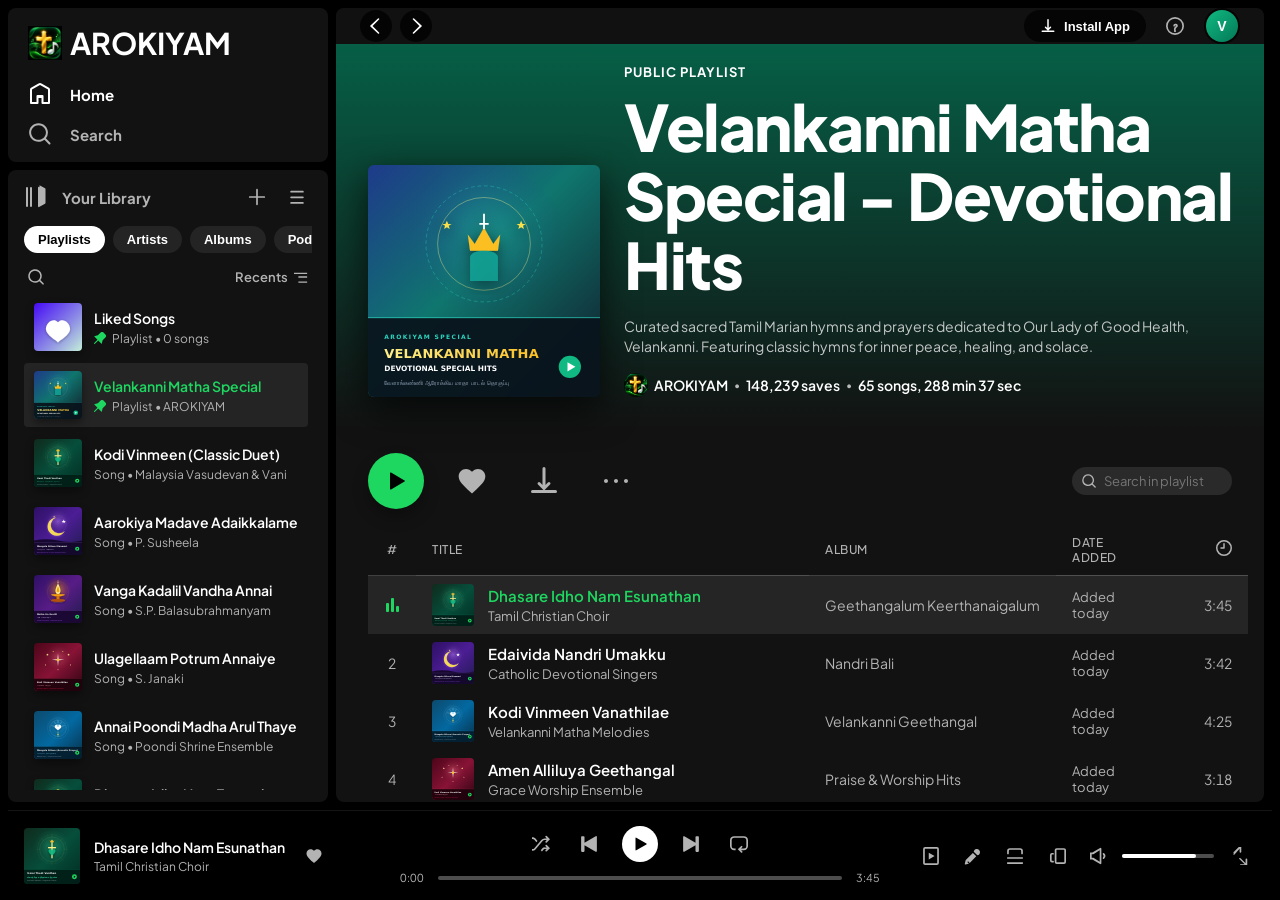
==== commit 369badcf: "I changed" ====
--- a/index.html
+++ b/index.html
@@ -4,7 +4,7 @@
   <meta charset="UTF-8" />
   <meta name="viewport" content="width=device-width, initial-scale=1.0" />
   <title>AROKIYAM - Sacred Tamil Devotional Music Web Player</title>
-  <link rel="icon" type="image/svg+xml" href="assets/arokiyam_icon.svg" />
+  <link rel="icon" type="image/svg+xml" href="assets/logo.png" />
   <!-- Google Fonts for Circular/Plus Jakarta Sans style -->
   <link rel="preconnect" href="https://fonts.googleapis.com" />
   <link rel="preconnect" href="https://fonts.gstatic.com" crossorigin />
@@ -25,7 +25,7 @@
       <!-- Main Nav Box -->
       <div class="sidebar-box sidebar-nav">
         <div class="brand-logo" id="nav-logo" title="AROKIYAM">
-          <img src="assets/arokiyam_logo.svg" alt="AROKIYAM" />
+          <img src="assets/logo.png" alt="AROKIYAM" /><b style="font-weight: 400px; font-size: 30px;">AROKIYAM</b>
         </div>
         <ul class="nav-links">
           <li class="nav-item active" id="nav-home">
@@ -303,7 +303,7 @@
               Curated sacred Tamil Marian hymns and prayers dedicated to Our Lady of Good Health, Velankanni. Featuring classic hymns for inner peace, healing, and solace.
             </p>
             <div class="playlist-stats">
-              <img src="assets/arokiyam_icon.svg" alt="AROKIYAM" class="stats-avatar" />
+              <img src="assets/logo.png" alt="AROKIYAM" class="stats-avatar" />
               <span id="hero-creator">AROKIYAM</span>
               <span class="stats-bullet">•</span>
               <span id="hero-likes">148,239 saves</span>
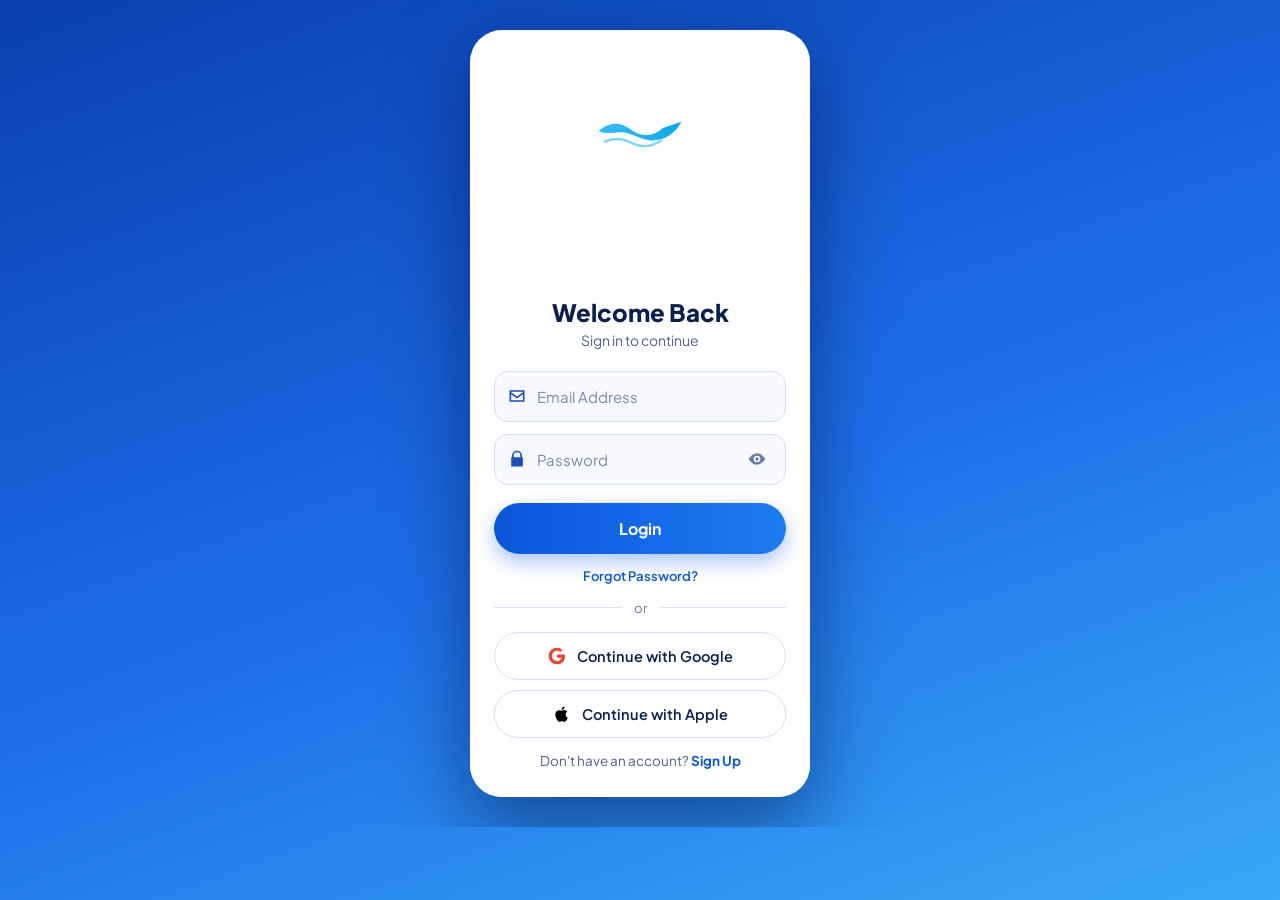
==== commit a5a16d06: "design change" ====
--- a/index.html
+++ b/index.html
@@ -1,762 +1,122 @@
-<!DOCTYPE html>
-<html lang="en">
-<head>
-  <meta charset="UTF-8" />
-  <meta name="viewport" content="width=device-width, initial-scale=1.0" />
-  <title>AROKIYAM - Sacred Tamil Devotional Music Web Player</title>
-  <link rel="icon" type="image/svg+xml" href="assets/logo.png" />
-  <!-- Google Fonts for Circular/Plus Jakarta Sans style -->
-  <link rel="preconnect" href="https://fonts.googleapis.com" />
-  <link rel="preconnect" href="https://fonts.gstatic.com" crossorigin />
-  <link href="https://fonts.googleapis.com/css2?family=Plus+Jakarta+Sans:wght@400;500;600;700;800;900&display=swap" rel="stylesheet" />
-  <link rel="stylesheet" href="style.css" />
-</head>
-<body>
-
-  <!-- Audio Element for Streaming -->
-  <audio id="main-audio" preload="metadata"></audio>
-
-  <div class="app-container">
-    
-    <!-- ============================================================
-         LEFT SIDEBAR
-         ============================================================ -->
-    <aside class="sidebar">
-      <!-- Main Nav Box -->
-      <div class="sidebar-box sidebar-nav">
-        <div class="brand-logo" id="nav-logo" title="AROKIYAM">
-          <img src="assets/logo.png" alt="AROKIYAM" /><b style="font-weight: 400px; font-size: 30px;">AROKIYAM</b>
-        </div>
-        <ul class="nav-links">
-          <li class="nav-item active" id="nav-home">
-            <svg viewBox="0 0 24 24"><path d="M12.5 3.247a1 1 0 0 0-1 0L4 7.577V20h4.5v-6a1 1 0 0 1 1-1h5a1 1 0 0 1 1 1v6H20V7.577l-7.5-4.33zm-2-1.732a3 3 0 0 1 3 0l7.5 4.33A2 2 0 0 1 22 7.577V21a1 1 0 0 1-1 1h-6.5a1 1 0 0 1-1-1v-5h-3v5a1 1 0 0 1-1 1H3a1 1 0 0 1-1-1V7.577a2 2 0 0 1 1-1.732l7.5-4.33z"/></svg>
-            <span>Home</span>
-          </li>
-          <li class="nav-item" id="nav-search">
-            <svg viewBox="0 0 24 24"><path d="M10.533 1.279c-5.18 0-9.407 4.14-9.407 9.279s4.226 9.279 9.407 9.279c2.234 0 4.29-.77 5.907-2.058l4.353 4.353a1 1 0 1 0 1.414-1.414l-4.344-4.344a9.157 9.157 0 0 0 2.077-5.816c0-5.14-4.226-9.28-9.407-9.28zm-7.407 9.279c0-4.006 3.302-7.28 7.407-7.28s7.407 3.274 7.407 7.28-3.302 7.279-7.407 7.279-7.407-3.273-7.407-7.28z"/></svg>
-            <span>Search</span>
-          </li>
-        </ul>
-      </div>
-
-      <!-- Library Box -->
-      <div class="sidebar-box sidebar-library">
-        <div class="library-header">
-          <div class="library-title" id="library-title-btn">
-            <svg viewBox="0 0 24 24"><path d="M3 22a1 1 0 0 1-1-1V3a1 1 0 0 1 2 0v18a1 1 0 0 1-1 1zM15.5 2.134A1 1 0 0 0 14 3v18a1 1 0 0 0 1.5.866l5.5-3.175A1 1 0 0 0 21.5 17.825V4.175a1 1 0 0 0-.5-.866l-5.5-3.175zM8 3a1 1 0 0 0-2 0v18a1 1 0 0 0 2 0V3z"/></svg>
-            <span>Your Library</span>
-          </div>
-          <div class="library-actions">
-            <button class="icon-btn" id="create-playlist-btn" title="Create playlist or folder">
-              <svg viewBox="0 0 16 16"><path d="M15.25 8a.75.75 0 0 1-.75.75H8.75v5.75a.75.75 0 0 1-1.5 0V8.75H1.5a.75.75 0 0 1 0-1.5h5.75V1.5a.75.75 0 0 1 1.5 0v5.75h5.75a.75.75 0 0 1 .75.75z"/></svg>
-            </button>
-            <button class="icon-btn" title="Show more">
-              <svg viewBox="0 0 16 16"><path d="M13.25 2.5a.75.75 0 0 1 0 1.5h-10.5a.75.75 0 0 1 0-1.5h10.5zm0 5a.75.75 0 0 1 0 1.5h-10.5a.75.75 0 0 1 0-1.5h10.5zm0 5a.75.75 0 0 1 0 1.5h-10.5a.75.75 0 0 1 0-1.5h10.5z"/></svg>
-            </button>
-          </div>
-        </div>
-
-        <!-- Filter Chips -->
-        <div class="library-chips">
-          <button class="chip active">Playlists</button>
-          <button class="chip">Artists</button>
-          <button class="chip">Albums</button>
-          <button class="chip">Podcasts</button>
-        </div>
-
-        <!-- Search in Library -->
-        <div class="library-search-bar">
-          <button class="search-icon-btn">
-            <svg width="16" height="16" viewBox="0 0 16 16" fill="currentColor"><path d="M7 1.75a5.25 5.25 0 1 0 0 10.5 5.25 5.25 0 0 0 0-10.5zM.25 7a6.75 6.75 0 1 1 12.096 4.12l3.184 3.185a.75.75 0 1 1-1.06 1.06L11.28 12.18A6.75 6.75 0 0 1 .25 7z"/></svg>
-          </button>
-          <div class="sort-label">
-            <span>Recents</span>
-            <svg width="14" height="14" viewBox="0 0 16 16" fill="currentColor"><path d="M15 14.5H5V13h10v1.5zm0-5.75H5v-1.5h10v1.5zM0 3h15v1.5H0V3z"/></svg>
-          </div>
-        </div>
-
-        <!-- Playlists List -->
-        <ul class="library-list" id="library-list">
-          <!-- Liked Songs -->
-          <li class="playlist-item" id="item-liked-songs">
-            <img src="assets/liked_songs.svg" alt="Liked Songs" class="playlist-thumb" />
-            <div class="playlist-info">
-              <span class="playlist-item-title">Liked Songs</span>
-              <div class="playlist-meta">
-                <svg class="pin-icon" viewBox="0 0 16 16"><path d="M8.822.797a2.72 2.72 0 0 1 3.847 0l2.534 2.533a2.72 2.72 0 0 1 0 3.848l-3.678 3.678-1.337 4.988-4.486-4.486L1.28 15.78a.75.75 0 0 1-1.06-1.06l4.42-4.42-4.485-4.487 4.988-1.337L8.822.797z"/></svg>
-                <span>Playlist • <span id="liked-count-badge">0 songs</span></span>
-              </div>
-            </div>
-          </li>
-
-          <!-- Featured Velankanni Playlist -->
-          <li class="playlist-item active" id="item-velankanni">
-            <img src="assets/playlist_cover.svg" alt="Velankanni Matha Special" class="playlist-thumb" />
-            <div class="playlist-info">
-              <span class="playlist-item-title">Velankanni Matha Special</span>
-              <div class="playlist-meta">
-                <svg class="pin-icon" viewBox="0 0 16 16"><path d="M8.822.797a2.72 2.72 0 0 1 3.847 0l2.534 2.533a2.72 2.72 0 0 1 0 3.848l-3.678 3.678-1.337 4.988-4.486-4.486L1.28 15.78a.75.75 0 0 1-1.06-1.06l4.42-4.42-4.485-4.487 4.988-1.337L8.822.797z"/></svg>
-                <span>Playlist • AROKIYAM</span>
-              </div>
-            </div>
-          </li>
-
-          <!-- Kodi Vinmeen Duet -->
-          <li class="playlist-item" id="item-kodi-duet">
-            <img src="assets/cover1.svg" alt="Kodi Vinmeen" class="playlist-thumb" />
-            <div class="playlist-info">
-              <span class="playlist-item-title">Kodi Vinmeen (Classic Duet)</span>
-              <div class="playlist-meta">
-                <span>Song • Malaysia Vasudevan & Vani</span>
-              </div>
-            </div>
-          </li>
-
-          <!-- Aarokiya Madave Susila -->
-          <li class="playlist-item" id="item-arokiya-susila">
-            <img src="assets/cover2.svg" alt="Aarokiya Madave" class="playlist-thumb" />
-            <div class="playlist-info">
-              <span class="playlist-item-title">Aarokiya Madave Adaikkalame</span>
-              <div class="playlist-meta">
-                <span>Song • P. Susheela</span>
-              </div>
-            </div>
-          </li>
-
-          <!-- Vanga Kadalil SPB -->
-          <li class="playlist-item" id="item-vanga-spb">
-            <img src="assets/cover6.svg" alt="Vanga Kadalil" class="playlist-thumb" />
-            <div class="playlist-info">
-              <span class="playlist-item-title">Vanga Kadalil Vandha Annai</span>
-              <div class="playlist-meta">
-                <span>Song • S.P. Balasubrahmanyam</span>
-              </div>
-            </div>
-          </li>
-
-          <!-- Ulagellaam Potrum Janaki -->
-          <li class="playlist-item" id="item-ulagellaam">
-            <img src="assets/cover4.svg" alt="Ulagellaam Potrum" class="playlist-thumb" />
-            <div class="playlist-info">
-              <span class="playlist-item-title">Ulagellaam Potrum Annaiye</span>
-              <div class="playlist-meta">
-                <span>Song • S. Janaki</span>
-              </div>
-            </div>
-          </li>
-
-          <!-- Annai Poondi Madha -->
-          <li class="playlist-item" id="item-poondi">
-            <img src="assets/cover3.svg" alt="Annai Poondi Madha" class="playlist-thumb" />
-            <div class="playlist-info">
-              <span class="playlist-item-title">Annai Poondi Madha Arul Thaye</span>
-              <div class="playlist-meta">
-                <span>Song • Poondi Shrine Ensemble</span>
-              </div>
-            </div>
-          </li>
-
-          <!-- Dhasare Idho -->
-          <li class="playlist-item" id="item-dhasare">
-            <img src="assets/cover1.svg" alt="Dhasare Idho" class="playlist-thumb" />
-            <div class="playlist-info">
-              <span class="playlist-item-title">Dhasare Idho Nam Esunathan</span>
-              <div class="playlist-meta">
-                <span>Song • Tamil Christian Choir</span>
-              </div>
-            </div>
-          </li>
-
-          <!-- Edaivida Nandri -->
-          <li class="playlist-item" id="item-edaivida">
-            <img src="assets/cover2.svg" alt="Edaivida Nandri" class="playlist-thumb" />
-            <div class="playlist-info">
-              <span class="playlist-item-title">Edaivida Nandri Umakku</span>
-              <div class="playlist-meta">
-                <span>Song • Catholic Devotional</span>
-              </div>
-            </div>
-          </li>
-
-          <!-- Kelungal Tharapadum -->
-          <li class="playlist-item" id="item-kelungal">
-            <img src="assets/cover5.svg" alt="Kelungal Tharapadum" class="playlist-thumb" />
-            <div class="playlist-info">
-              <span class="playlist-item-title">Kelungal Tharapadum</span>
-              <div class="playlist-meta">
-                <span>Song • Gospel Melodies</span>
-              </div>
-            </div>
-          </li>
-
-          <!-- Umai Thedi Vanthen -->
-          <li class="playlist-item" id="item-marian">
-            <img src="assets/cover1.svg" alt="Marian Hymns" class="playlist-thumb" />
-            <div class="playlist-info">
-              <span class="playlist-item-title">Umai Thedi Vanthen</span>
-              <div class="playlist-meta">
-                <span>Song • Ave Maria Updates</span>
-              </div>
-            </div>
-          </li>
-
-          <!-- Mangala Nilave -->
-          <li class="playlist-item" id="item-mangala">
-            <img src="assets/cover2.svg" alt="Mangala Nilave" class="playlist-thumb" />
-            <div class="playlist-info">
-              <span class="playlist-item-title">Mangala Nilave Maamari</span>
-              <div class="playlist-meta">
-                <span>Song • Matha Devotional Choir</span>
-              </div>
-            </div>
-          </li>
-
-          <!-- Kathum Alaikadal -->
-          <li class="playlist-item" id="item-alaikadal">
-            <img src="assets/cover7.svg" alt="Kathum Alaikadal" class="playlist-thumb" />
-            <div class="playlist-info">
-              <span class="playlist-item-title">Kathum Alaikadal Orathile</span>
-              <div class="playlist-meta">
-                <span>Song • P. Susheela</span>
-              </div>
-            </div>
-          </li>
-
-          <!-- Manasellam Mella Mella -->
-          <li class="playlist-item" id="item-manasellam">
-            <img src="assets/cover8.svg" alt="Manasellam Mella Mella" class="playlist-thumb" />
-            <div class="playlist-info">
-              <span class="playlist-item-title">Manasellam Mella Mella</span>
-              <div class="playlist-meta">
-                <span>Song • Fr. G.V. Panneer Selvam</span>
-              </div>
-            </div>
-          </li>
-        </ul>
-      </div>
-    </aside>
-
-    <!-- ============================================================
-         MAIN CONTENT VIEW
-         ============================================================ -->
-    <main class="main-view" id="main-view">
-      
-      <!-- Top Navigation Bar -->
-      <!-- Mobile Topbar (Visible on Mobile Screens) -->
-      <header class="mobile-topbar" id="mobile-topbar">
-        <div class="mobile-brand" id="mobile-header-brand">
-          <img src="assets/arokiyam_icon.svg" alt="AROKIYAM" class="mobile-brand-icon" />
-          <span class="mobile-brand-name">AROKIYAM</span>
-        </div>
-        <div class="mobile-topbar-actions">
-          <button class="mobile-icon-btn" id="mobile-search-btn" title="Search">
-            <svg viewBox="0 0 24 24"><path d="M10.533 1.279c-5.18 0-9.407 4.14-9.407 9.279s4.226 9.279 9.407 9.279c2.234 0 4.29-.77 5.907-2.058l4.353 4.353a1 1 0 1 0 1.414-1.414l-4.344-4.344a9.157 9.157 0 0 0 2.077-5.816c0-5.14-4.226-9.28-9.407-9.28zm-7.407 9.279c0-4.006 3.302-7.28 7.407-7.28s7.407 3.274 7.407 7.28-3.302 7.279-7.407 7.279-7.407-3.273-7.407-7.28z"/></svg>
-          </button>
-          <button class="user-profile-btn" title="User Profile">
-            <div class="user-avatar">A</div>
-          </button>
-        </div>
-      </header>
-
-      <header class="topbar" id="topbar">
-        <div class="topbar-left">
-          <div class="history-nav">
-            <button class="history-btn" id="history-back-btn" title="Go back">
-              <svg viewBox="0 0 16 16"><path d="M11.03.47a.75.75 0 0 1 0 1.06L4.56 8l6.47 6.47a.75.75 0 1 1-1.06 1.06L2.44 8.53a.75.75 0 0 1 0-1.06L9.97.47a.75.75 0 0 1 1.06 0z"/></svg>
-            </button>
-            <button class="history-btn" id="history-forward-btn" title="Go forward">
-              <svg viewBox="0 0 16 16"><path d="M4.97.47a.75.75 0 0 0 0 1.06L11.44 8l-6.47 6.47a.75.75 0 1 0 1.06 1.06L13.56 8.53a.75.75 0 0 0 0-1.06L6.03.47a.75.75 0 0 0-1.06 0z"/></svg>
-            </button>
-          </div>
-
-          <!-- Dynamic search bar shown in topbar -->
-          <div class="topbar-search" id="topbar-search">
-            <svg class="search-input-icon" viewBox="0 0 24 24"><path d="M10.533 1.279c-5.18 0-9.407 4.14-9.407 9.279s4.226 9.279 9.407 9.279c2.234 0 4.29-.77 5.907-2.058l4.353 4.353a1 1 0 1 0 1.414-1.414l-4.344-4.344a9.157 9.157 0 0 0 2.077-5.816c0-5.14-4.226-9.28-9.407-9.28zm-7.407 9.279c0-4.006 3.302-7.28 7.407-7.28s7.407 3.274 7.407 7.28-3.302 7.279-7.407 7.279-7.407-3.273-7.407-7.28z"/></svg>
-            <input type="text" id="global-search-input" class="search-input" placeholder="What do you want to play?" autocomplete="off" />
-            <button class="clear-search-btn" id="clear-search-btn">✕</button>
-          </div>
-        </div>
-
-        <div class="topbar-right">
-          <button class="install-app-pill" id="install-app-pill" title="Listen offline">
-            <svg viewBox="0 0 16 16"><path d="M4.995 8.745a.75.75 0 0 1 1.06 0L7.25 9.939V1.75a.75.75 0 0 1 1.5 0v8.189l1.195-1.194a.75.75 0 1 1 1.06 1.06l-2.475 2.475a.75.75 0 0 1-1.06 0L4.995 9.805a.75.75 0 0 1 0-1.06zM1.5 13.25a.75.75 0 0 1 .75-.75h11.5a.75.75 0 0 1 0 1.5H2.25a.75.75 0 0 1-.75-.75z"/></svg>
-            <span>Install App</span>
-          </button>
-          <button class="icon-btn" id="shortcuts-btn" title="Keyboard shortcuts (?)" style="padding: 8px;">
-            <svg viewBox="0 0 16 16"><path d="M8 1.5a6.5 6.5 0 1 0 0 13 6.5 6.5 0 0 0 0-13zM0 8a8 8 0 1 1 16 0A8 8 0 0 1 0 8zm6.5-.25A1.75 1.75 0 0 1 8.25 6h.5a1.75 1.75 0 0 1 1.11 3.107l-.61.49c-.43.344-.69.865-.69 1.403v.25a.75.75 0 0 1-1.5 0v-.25c0-.988.477-1.92 1.25-2.54l.58-.464a.25.25 0 0 0-.14-.446h-.5a.25.25 0 0 0-.25.25.75.75 0 0 1-1.5 0zM8 13.5a1 1 0 1 1 0-2 1 1 0 0 1 0 2z"/></svg>
-          </button>
-          <button class="user-profile-btn" title="User Account">
-            <div class="user-avatar">V</div>
-          </button>
-        </div>
-      </header>
-
-      <!-- HOME PAGE VIEW (Hero Banner + Tracks Table + Shelves) -->
-      <div id="home-view-content">
-        <!-- Hero Playlist Banner -->
-        <section class="hero-banner" id="hero-banner">
-          <img src="assets/playlist_cover.svg" alt="Playlist Cover" class="playlist-cover-art" id="hero-cover-art" />
-          <div class="hero-details">
-            <span class="playlist-type" id="hero-type">Public Playlist</span>
-            <h1 class="playlist-title" id="hero-title">Velankanni Matha Special - Devotional Hits</h1>
-            <p class="playlist-description" id="hero-desc">
-              Curated sacred Tamil Marian hymns and prayers dedicated to Our Lady of Good Health, Velankanni. Featuring classic hymns for inner peace, healing, and solace.
-            </p>
-            <div class="playlist-stats">
-              <img src="assets/logo.png" alt="AROKIYAM" class="stats-avatar" />
-              <span id="hero-creator">AROKIYAM</span>
-              <span class="stats-bullet">•</span>
-              <span id="hero-likes">148,239 saves</span>
-              <span class="stats-bullet">•</span>
-              <span id="hero-tracks-info">65 songs, 4 hr 35 min</span>
-            </div>
-          </div>
-        </section>
-
-        <!-- Playlist Action Bar -->
-        <section class="action-bar">
-          <div class="action-left">
-            <button class="big-play-btn" id="big-play-btn" title="Play playlist">
-              <svg id="big-play-icon" viewBox="0 0 24 24"><path d="M7.05 3.606l13.49 7.788a.7.7 0 0 1 0 1.212L7.05 20.394A.7.7 0 0 1 6 19.788V4.212a.7.7 0 0 1 1.05-.606z"/></svg>
-            </button>
-            <button class="action-icon-btn" id="playlist-heart-btn" title="Save to Your Library">
-              <svg viewBox="0 0 24 24"><path d="M12 21.35l-1.45-1.32C5.4 15.36 2 12.28 2 8.5 2 5.42 4.42 3 7.5 3c1.74 0 3.41.81 4.5 2.09C13.09 3.81 14.76 3 16.5 3 19.58 3 22 5.42 22 8.5c0 3.78-3.4 6.86-8.55 11.54L12 21.35z"/></svg>
-            </button>
-            <button class="action-icon-btn" id="playlist-download-btn" title="Download playlist for offline">
-              <svg viewBox="0 0 16 16"><path d="M4.995 8.745a.75.75 0 0 1 1.06 0L7.25 9.939V1.75a.75.75 0 0 1 1.5 0v8.189l1.195-1.194a.75.75 0 1 1 1.06 1.06l-2.475 2.475a.75.75 0 0 1-1.06 0L4.995 9.805a.75.75 0 0 1 0-1.06zM1.5 13.25a.75.75 0 0 1 .75-.75h11.5a.75.75 0 0 1 0 1.5H2.25a.75.75 0 0 1-.75-.75z"/></svg>
-            </button>
-            <button class="action-icon-btn" id="playlist-more-btn" title="More options for playlist">
-              <svg viewBox="0 0 24 24"><path d="M4.5 10.5C3.67 10.5 3 11.17 3 12s.67 1.5 1.5 1.5S6 12.83 6 12s-.67-1.5-1.5-1.5zm7.5 0c-.83 0-1.5.67-1.5 1.5s.67 1.5 1.5 1.5 1.5-.67 1.5-1.5-.67-1.5-1.5-1.5zm7.5 0c-.83 0-1.5.67-1.5 1.5s.67 1.5 1.5 1.5 1.5-.67 1.5-1.5-.67-1.5-1.5-1.5z"/></svg>
-            </button>
-          </div>
-          <div class="action-right">
-            <div class="filter-tracks-wrapper">
-              <svg class="filter-tracks-icon" viewBox="0 0 16 16"><path d="M7 1.75a5.25 5.25 0 1 0 0 10.5 5.25 5.25 0 0 0 0-10.5zM.25 7a6.75 6.75 0 1 1 12.096 4.12l3.184 3.185a.75.75 0 1 1-1.06 1.06L11.28 12.18A6.75 6.75 0 0 1 .25 7z"/></svg>
-              <input type="text" id="filter-tracks-input" class="filter-tracks-input" placeholder="Search in playlist" />
-            </div>
-          </div>
-        </section>
-
-        <!-- Tracks Table -->
-        <section class="tracks-table-container">
-          <table class="tracks-table">
-            <thead>
-              <tr class="table-header">
-                <th class="th-num">#</th>
-                <th class="th-title">Title</th>
-                <th class="th-album">Album</th>
-                <th class="th-date">Date added</th>
-                <th class="th-duration">
-                  <svg width="16" height="16" viewBox="0 0 16 16" fill="currentColor"><path d="M8 1.5a6.5 6.5 0 1 0 0 13 6.5 6.5 0 0 0 0-13zM0 8a8 8 0 1 1 16 0A8 8 0 0 1 0 8zm8.75-4.25v4.25a.75.75 0 0 1-.75.75H5a.75.75 0 0 1 0-1.5h2.25V3.75a.75.75 0 0 1 1.5 0z"/></svg>
-                </th>
-              </tr>
-            </thead>
-            <tbody id="tracklist-tbody">
-              <!-- Dynamically rendered via JS -->
-            </tbody>
-          </table>
-        </section>
-
-        <!-- Shelves & Fast Access Section -->
-        <section class="shelves-container">
-          <!-- Fast Access 6-Card Grid -->
-          <div class="shelf">
-            <div class="shelf-header">
-              <h2 class="shelf-title" id="greeting-title">Good evening</h2>
-            </div>
-            <div class="fast-access-grid" id="fast-access-grid">
-              <!-- Rendered via JS -->
-            </div>
-          </div>
-
-          <!-- Recommended Devotional Tracks -->
-          <div class="shelf">
-            <div class="shelf-header">
-              <h2 class="shelf-title">Popular Marian Songs</h2>
-              <span class="shelf-see-all">Show all</span>
-            </div>
-            <div class="shelf-grid" id="recommended-grid">
-              <!-- Rendered via JS -->
-            </div>
-          </div>
-
-          <!-- Featured Artists & Choirs -->
-          <div class="shelf">
-            <div class="shelf-header">
-              <h2 class="shelf-title">Featured Choirs & Artists</h2>
-              <span class="shelf-see-all">Show all</span>
-            </div>
-            <div class="shelf-grid" id="artists-grid">
-              <!-- Rendered via JS -->
-            </div>
-          </div>
-        </section>
-      </div>
-
-      <!-- SEARCH VIEW (Genre Browse & Search Results) -->
-      <div class="search-view" id="search-view-content">
-        <h2 class="shelf-title">Browse all</h2>
-        <div class="search-genre-grid" id="genre-grid">
-          <div class="genre-tile" style="background-color: #e13300;">
-            <span class="genre-tile-title">Tamil Devotional</span>
-            <img src="assets/cover1.svg" class="genre-tile-art" alt="" />
-          </div>
-          <div class="genre-tile" style="background-color: #1e3264;">
-            <span class="genre-tile-title">Velankanni Special</span>
-            <img src="assets/playlist_cover.svg" class="genre-tile-art" alt="" />
-          </div>
-          <div class="genre-tile" style="background-color: #8d67ab;">
-            <span class="genre-tile-title">Marian Hymns</span>
-            <img src="assets/cover2.svg" class="genre-tile-art" alt="" />
-          </div>
-          <div class="genre-tile" style="background-color: #006450;">
-            <span class="genre-tile-title">Peace & Prayer</span>
-            <img src="assets/cover3.svg" class="genre-tile-art" alt="" />
-          </div>
-          <div class="genre-tile" style="background-color: #e8115b;">
-            <span class="genre-tile-title">Morning Rosary</span>
-            <img src="assets/cover4.svg" class="genre-tile-art" alt="" />
-          </div>
-          <div class="genre-tile" style="background-color: #ba5d07;">
-            <span class="genre-tile-title">Catholic Chants</span>
-            <img src="assets/cover5.svg" class="genre-tile-art" alt="" />
-          </div>
-        </div>
-
-        <div id="search-results-section" style="display: none;">
-          <h2 class="shelf-title">Songs matching your search</h2>
-          <div class="tracks-table-container" style="padding: 16px 0;">
-            <table class="tracks-table">
-              <tbody id="search-results-tbody"></tbody>
-            </table>
-          </div>
-        </div>
-      </div>
-    </main>
-
-    <!-- ============================================================
-         RIGHT SIDEBAR (NOW PLAYING / LYRICS / QUEUE)
-         ============================================================ -->
-    <aside class="right-sidebar" id="right-sidebar">
-      <div class="panel-header">
-        <span class="panel-title" id="panel-title">Now Playing</span>
-        <button class="panel-close-btn" id="panel-close-btn" title="Close panel">
-          <svg viewBox="0 0 16 16"><path d="M2.47 2.47a.75.75 0 0 1 1.06 0L8 6.94l4.47-4.47a.75.75 0 1 1 1.06 1.06L9.06 8l4.47 4.47a.75.75 0 1 1-1.06 1.06L8 9.06l-4.47 4.47a.75.75 0 0 1-1.06-1.06L6.94 8 2.47 3.53a.75.75 0 0 1 0-1.06z"/></svg>
-        </button>
-      </div>
-
-      <!-- Now Playing View -->
-      <div class="now-playing-panel" id="now-playing-panel">
-        <img src="assets/cover1.svg" alt="Song cover" class="panel-cover-art" id="panel-cover-img" />
-        <div class="panel-song-info">
-          <div>
-            <h3 class="panel-song-title" id="panel-title-text">Umai Thedi Vanthen</h3>
-            <p class="panel-song-artist" id="panel-artist-text">Ave Maria Updates</p>
-          </div>
-          <button class="player-heart-btn" id="panel-heart-btn">
-            <svg viewBox="0 0 24 24"><path d="M12 21.35l-1.45-1.32C5.4 15.36 2 12.28 2 8.5 2 5.42 4.42 3 7.5 3c1.74 0 3.41.81 4.5 2.09C13.09 3.81 14.76 3 16.5 3 19.58 3 22 5.42 22 8.5c0 3.78-3.4 6.86-8.55 11.54L12 21.35z"/></svg>
-          </button>
-        </div>
-
-        <!-- About the Artist -->
-        <div class="panel-artist-card">
-          <img src="assets/playlist_cover.svg" alt="Artist banner" class="panel-artist-banner" />
-          <div class="panel-artist-body">
-            <h4 class="panel-artist-name" id="panel-artist-card-name">Our Lady of Velankanni</h4>
-            <span class="panel-listeners">842,510 monthly listeners</span>
-            <p class="panel-bio">
-              Devotional Marian hymns sung in praise of Our Lady of Good Health, Velankanni. Revered by millions across the globe for miracles, peace, and spiritual strength.
-            </p>
-          </div>
-        </div>
-
-        <!-- Next in Queue Preview -->
-        <div class="panel-queue-card">
-          <div class="panel-queue-header">
-            <span>Next in queue</span>
-            <span style="color: var(--sp-green); cursor: pointer;" id="open-full-queue">Open queue</span>
-          </div>
-          <div class="panel-queue-item" id="panel-next-preview">
-            <img src="assets/cover2.svg" alt="Next song" class="panel-queue-art" id="panel-next-art" />
-            <div>
-              <div style="font-size: 14px; font-weight: 600; color: #fff;" id="panel-next-title">Mangala Nilave</div>
-              <div style="font-size: 12px; color: var(--sp-text-secondary);" id="panel-next-artist">Matha Devotional</div>
-            </div>
-          </div>
-        </div>
-      </div>
-
-      <!-- Synchronized Lyrics View -->
-      <div class="lyrics-panel-view" id="lyrics-panel-view">
-        <div class="lyrics-container" id="panel-lyrics-container">
-          <!-- Live lyrics lines inserted by JS -->
-        </div>
-      </div>
-
-      <!-- Queue View -->
-      <div class="queue-panel-view" id="queue-panel-view">
-        <span class="queue-section-title">Now Playing</span>
-        <ul class="queue-list" id="queue-now-playing-item"></ul>
-        <span class="queue-section-title" style="margin-top: 16px;">Next Up</span>
-        <ul class="queue-list" id="queue-upcoming-list"></ul>
-      </div>
-    </aside>
-
-    <!-- ============================================================
-         BOTTOM PLAYER BAR (NOW PLAYING PERSISTENT BAR)
-         ============================================================ */ -->
-    <footer class="player-bar">
-      <!-- Thin Mobile Playback Progress Bar -->
-      <div class="mobile-progress-bar" id="mobile-progress-fill"></div>
-      <!-- Left: Song details -->
-      <div class="player-left">
-        <div class="player-thumb-wrap" id="player-thumb-wrap" title="Expand view">
-          <img src="assets/cover1.svg" alt="Now Playing" class="player-thumb" id="player-thumb" />
-          <button class="player-expand-btn">
-            <svg viewBox="0 0 16 16"><path d="M7.75 3.5a.75.75 0 0 1 .75.75v3.5h3.5a.75.75 0 0 1 0 1.5h-3.5v3.5a.75.75 0 0 1-1.5 0v-3.5h-3.5a.75.75 0 0 1 0-1.5h3.5v-3.5a.75.75 0 0 1 .75-.75z"/></svg>
-          </button>
-        </div>
-        <div class="player-track-info">
-          <span class="player-title" id="player-title">Umai Thedi Vanthen Sumai Theerumama</span>
-          <span class="player-artist" id="player-artist">Ave Maria Updates</span>
-        </div>
-        <button class="player-heart-btn" id="player-heart-btn" title="Save to Your Library">
-          <svg viewBox="0 0 24 24"><path d="M12 21.35l-1.45-1.32C5.4 15.36 2 12.28 2 8.5 2 5.42 4.42 3 7.5 3c1.74 0 3.41.81 4.5 2.09C13.09 3.81 14.76 3 16.5 3 19.58 3 22 5.42 22 8.5c0 3.78-3.4 6.86-8.55 11.54L12 21.35z"/></svg>
-        </button>
-      </div>
-
-      <!-- Center: Controls & Progress bar -->
-      <div class="player-center">
-        <div class="player-controls">
-          <button class="ctrl-btn" id="ctrl-shuffle-btn" title="Enable shuffle">
-            <svg viewBox="0 0 16 16"><path d="M13.151.922a.75.75 0 1 0-1.06 1.06L13.109 3H11.16a3.75 3.75 0 0 0-2.873 1.34l-6.173 7.356A2.25 2.25 0 0 1 .39 12.5H0V14h.391a3.75 3.75 0 0 0 2.873-1.34l6.173-7.356a2.25 2.25 0 0 1 1.724-.804h1.947l-1.017 1.018a.75.75 0 0 0 1.06 1.06L15.98 3.75 13.15.922zM.391 3.5H0V2h.391c1.109 0 2.16.49 2.873 1.34L4.89 5.28l-.988 1.176-1.79-2.152A2.25 2.25 0 0 0 .39 3.5zm10.768 7.34a2.25 2.25 0 0 0-1.723.804l-1.625 1.936.988 1.176 1.79-2.152a.75.75 0 0 1 .57-.264h1.95l-1.018 1.018a.75.75 0 0 0 1.06 1.06L15.98 11.75l-2.829-2.828a.75.75 0 0 0-1.06 1.06l1.018 1.018h-1.95z"/></svg>
-          </button>
-          <button class="ctrl-btn" id="ctrl-prev-btn" title="Previous">
-            <svg viewBox="0 0 16 16"><path d="M3.3 1a.7.7 0 0 1 .7.7v5.15l9.95-5.744a.7.7 0 0 1 1.05.606v12.576a.7.7 0 0 1-1.05.607L4 9.149V14.3a.7.7 0 0 1-.7.7H1.7a.7.7 0 0 1-.7-.7V1.7a.7.7 0 0 1 .7-.7h1.6z"/></svg>
-          </button>
-          <button class="ctrl-play-pause" id="ctrl-play-pause" title="Play">
-            <svg id="ctrl-play-icon" viewBox="0 0 24 24"><path d="M7.05 3.606l13.49 7.788a.7.7 0 0 1 0 1.212L7.05 20.394A.7.7 0 0 1 6 19.788V4.212a.7.7 0 0 1 1.05-.606z"/></svg>
-          </button>
-          <button class="ctrl-btn" id="ctrl-next-btn" title="Next">
-            <svg viewBox="0 0 16 16"><path d="M12.7 1a.7.7 0 0 0-.7.7v5.15L2.05 1.107A.7.7 0 0 0 1 1.714v12.572a.7.7 0 0 0 1.05.607L12 9.149V14.3a.7.7 0 0 0 .7.7h1.6a.7.7 0 0 0 .7-.7V1.7a.7.7 0 0 0-.7-.7h-1.6z"/></svg>
-          </button>
-          <button class="ctrl-btn" id="ctrl-repeat-btn" title="Enable repeat">
-            <svg viewBox="0 0 16 16"><path d="M0 4.75A3.75 3.75 0 0 1 3.75 1h8.5A3.75 3.75 0 0 1 16 4.75v5a3.75 3.75 0 0 1-3.75 3.75H9.81l1.018 1.018a.75.75 0 1 1-1.06 1.06L6.939 12.75l2.829-2.828a.75.75 0 1 1 1.06 1.06L9.811 12h2.439a2.25 2.25 0 0 0 2.25-2.25v-5a2.25 2.25 0 0 0-2.25-2.25h-8.5A2.25 2.25 0 0 0 1.5 4.75v5A2.25 2.25 0 0 0 3.75 12H5v1.5H3.75A3.75 3.75 0 0 1 0 9.75v-5z"/></svg>
-          </button>
-        </div>
-
-        <div class="progress-container">
-          <span class="time-stamp" id="current-time">0:00</span>
-          <div class="slider-wrapper" id="progress-wrapper">
-            <div class="slider-track" id="progress-track">
-              <div class="slider-fill" id="progress-fill">
-                <div class="slider-thumb" id="progress-thumb"></div>
-              </div>
-            </div>
-          </div>
-          <span class="time-stamp" id="total-duration">5:20</span>
-        </div>
-      </div>
-
-      <!-- Right: Lyrics, Queue, Connect, Volume, Fullscreen -->
-      <div class="player-right">
-        <button class="ctrl-btn" id="btn-toggle-panel" title="Now playing view">
-          <svg viewBox="0 0 16 16"><path d="M11.196 8 6 5v6l5.196-3z"/><path d="M15.002 1.75A1.75 1.75 0 0 0 13.252 0h-10.5a1.75 1.75 0 0 0-1.75 1.75v12.5c0 .966.783 1.75 1.75 1.75h10.5a1.75 1.75 0 0 0 1.75-1.75V1.75zm-1.75-.25a.25.25 0 0 1 .25.25v12.5a.25.25 0 0 1-.25.25h-10.5a.25.25 0 0 1-.25-.25V1.75a.25.25 0 0 1 .25-.25h10.5z"/></svg>
-        </button>
-        <button class="ctrl-btn" id="btn-toggle-lyrics" title="Lyrics">
-          <svg viewBox="0 0 16 16"><path d="M13.426 2.574a2.831 2.831 0 0 0-4.797 1.55l3.247 3.246a2.832 2.832 0 0 0 1.55-4.796zm-5.748 2.5 3.246 3.247-6.07 6.071a1.5 1.5 0 0 1-.72.4l-2.829.707a.5.5 0 0 1-.606-.606l.707-2.829a1.5 1.5 0 0 1 .4-.72l6.072-6.07zm-4.72 8.352 1.414 1.414.707-.707-1.414-1.414-.707.707z"/></svg>
-        </button>
-        <button class="ctrl-btn" id="btn-toggle-queue" title="Queue">
-          <svg viewBox="0 0 16 16"><path d="M15 15H1v-1.5h14V15zm0-4.5H1V9h14v1.5zm-14-7A2.5 2.5 0 0 1 3.5 1h9a2.5 2.5 0 0 1 2.5 2.5v2.25a.75.75 0 0 1-1.5 0V3.5a1 1 0 0 0-1-1h-9a1 1 0 0 0-1 1v2.25a.75.75 0 0 1-1.5 0V3.5z"/></svg>
-        </button>
-        <button class="ctrl-btn action-device-btn" id="btn-connect-device" title="Connect to a device">
-          <svg viewBox="0 0 16 16"><path d="M6 2.75C6 1.784 6.784 1 7.75 1h6.5c.966 0 1.75.784 1.75 1.75v10.5A1.75 1.75 0 0 1 14.25 15h-6.5A1.75 1.75 0 0 1 6 13.25V2.75zm1.75-.25a.25.25 0 0 0-.25.25v10.5c0 .138.112.25.25.25h6.5a.25.25 0 0 0 .25-.25V2.75a.25.25 0 0 0-.25-.25h-6.5zm-6 4.5A1.75 1.75 0 0 1 3.5 5.25h1a.75.75 0 0 1 0 1.5h-1a.25.25 0 0 0-.25.25v5c0 .138.112.25.25.25h1a.75.75 0 0 1 0 1.5h-1A1.75 1.75 0 0 1 1.75 12v-5z"/></svg>
-        </button>
-
-        <!-- Volume slider -->
-        <div class="volume-wrapper">
-          <button class="ctrl-btn" id="volume-icon-btn" title="Mute/Unmute">
-            <svg id="volume-icon" viewBox="0 0 16 16"><path d="M9.741.85a.75.75 0 0 1 .375.65v13a.75.75 0 0 1-1.125.65l-6.925-4H0V4.85h2.066l6.925-4a.75.75 0 0 1 .75 0zm-1.116 2.11L3.066 6.35H1.5v3.3h1.566l5.559 3.39V2.96zM11.5 5.56a.75.75 0 0 1 1.06 0 3.5 3.5 0 0 1 0 4.88.75.75 0 0 1-1.06-1.06 2 2 0 0 0 0-2.76.75.75 0 0 1 0-1.06z"/></svg>
-          </button>
-          <div class="volume-slider-wrapper" id="volume-wrapper">
-            <div class="volume-track" id="volume-track">
-              <div class="volume-fill" id="volume-fill">
-                <div class="volume-thumb" id="volume-thumb"></div>
-              </div>
-            </div>
-          </div>
-        </div>
-
-        <button class="ctrl-btn action-fs-btn" id="btn-fullscreen" title="Full screen">
-          <svg viewBox="0 0 16 16"><path d="M6.53 10.03a.75.75 0 0 1 1.06 0l4.47 4.47V11a.75.75 0 0 1 1.5 0v5a.75.75 0 0 1-.75.75h-5a.75.75 0 0 1 0-1.5h3.53L6.53 10.74a.75.75 0 0 1 0-1.06zm-5-4.5a.75.75 0 0 1 0-1.06l4.47-4.47H2.5a.75.75 0 0 1 0-1.5h5a.75.75 0 0 1 .75.75v5a.75.75 0 0 1-1.5 0V1.53L2.24 6.59a.75.75 0 0 1-1.06 0z"/></svg>
-        </button>
-      </div>
-      <!-- Mobile Quick Controls (Play / Next / Like) -->
-      <div class="mobile-player-controls" id="mobile-player-controls">
-        <button class="mob-ctrl-btn" id="mob-heart-btn" title="Like song">
-          <svg viewBox="0 0 24 24"><path d="M12 21.35l-1.45-1.32C5.4 15.36 2 12.28 2 8.5 2 5.42 4.42 3 7.5 3c1.74 0 3.41.81 4.5 2.09C13.09 3.81 14.76 3 16.5 3 19.58 3 22 5.42 22 8.5c0 3.78-3.4 6.86-8.55 11.54L12 21.35z"/></svg>
-        </button>
-        <button class="mob-play-btn" id="mob-play-pause-btn" title="Play">
-          <svg id="mob-play-icon" viewBox="0 0 24 24"><path d="M7.05 3.606l13.49 7.788a.7.7 0 0 1 0 1.212L7.05 20.394A.7.7 0 0 1 6 19.788V4.212a.7.7 0 0 1 1.05-.606z"/></svg>
-        </button>
-        <button class="mob-ctrl-btn" id="mob-next-btn" title="Next track">
-          <svg viewBox="0 0 16 16"><path d="M12.7 1a.7.7 0 0 0-.7.7v5.15L2.05 1.107A.7.7 0 0 0 1 1.714v12.572a.7.7 0 0 0 1.05.607L12 9.149V14.3a.7.7 0 0 0 .7.7h1.6a.7.7 0 0 0 .7-.7V1.7a.7.7 0 0 0-.7-.7h-1.6z"/></svg>
-        </button>
-      </div>
-    </footer>
-
-    <!-- Mobile Bottom Navigation Bar -->
-    <nav class="mobile-bottom-nav" id="mobile-bottom-nav">
-      <button class="mobile-nav-btn active" id="mob-nav-home">
-        <svg viewBox="0 0 24 24"><path d="M12.5 3.247a1 1 0 0 0-1 0L4 7.577V20h4.5v-6a1 1 0 0 1 1-1h5a1 1 0 0 1 1 1v6H20V7.577l-7.5-4.33zm-2-1.732a3 3 0 0 1 3 0l7.5 4.33A2 2 0 0 1 22 7.577V21a1 1 0 0 1-1 1h-6.5a1 1 0 0 1-1-1v-5h-3v5a1 1 0 0 1-1 1H3a1 1 0 0 1-1-1V7.577a2 2 0 0 1 1-1.732l7.5-4.33z"/></svg>
-        <span>Home</span>
-      </button>
-      <button class="mobile-nav-btn" id="mob-nav-search">
-        <svg viewBox="0 0 24 24"><path d="M10.533 1.279c-5.18 0-9.407 4.14-9.407 9.279s4.226 9.279 9.407 9.279c2.234 0 4.29-.77 5.907-2.058l4.353 4.353a1 1 0 1 0 1.414-1.414l-4.344-4.344a9.157 9.157 0 0 0 2.077-5.816c0-5.14-4.226-9.28-9.407-9.28zm-7.407 9.279c0-4.006 3.302-7.28 7.407-7.28s7.407 3.274 7.407 7.28-3.302 7.279-7.407 7.279-7.407-3.273-7.407-7.28z"/></svg>
-        <span>Search</span>
-      </button>
-      <button class="mobile-nav-btn" id="mob-nav-liked">
-        <svg viewBox="0 0 24 24"><path d="M12 21.35l-1.45-1.32C5.4 15.36 2 12.28 2 8.5 2 5.42 4.42 3 7.5 3c1.74 0 3.41.81 4.5 2.09C13.09 3.81 14.76 3 16.5 3 19.58 3 22 5.42 22 8.5c0 3.78-3.4 6.86-8.55 11.54L12 21.35z"/></svg>
-        <span>Liked</span>
-      </button>
-      <button class="mobile-nav-btn" id="mob-nav-lyrics">
-        <svg viewBox="0 0 16 16"><path d="M13.426 2.574a2.831 2.831 0 0 0-4.797 1.55l3.247 3.246a2.832 2.832 0 0 0 1.55-4.796zm-5.748 2.5 3.246 3.247-6.07 6.071a1.5 1.5 0 0 1-.72.4l-2.829.707a.5.5 0 0 1-.606-.606l.707-2.829a1.5 1.5 0 0 1 .4-.72l6.072-6.07zm-4.72 8.352 1.414 1.414.707-.707-1.414-1.414-.707.707z"/></svg>
-        <span>Lyrics</span>
-      </button>
-    </nav>
-  </div>
-
-  <!-- ============================================================
-       IMMERSIVE FULLSCREEN OVERLAY
-       ============================================================ -->
-  <div class="fullscreen-overlay" id="fullscreen-overlay">
-    <div class="fs-topbar">
-      <div class="fs-brand">
-        <img src="assets/arokiyam_logo.svg" alt="AROKIYAM" style="height: 32px;" />
-        <span>Playing from Velankanni Matha Special</span>
-      </div>
-      <button class="fs-close-btn" id="fs-close-btn" title="Exit full screen">
-        <svg width="24" height="24" viewBox="0 0 16 16" fill="currentColor"><path d="M2.47 2.47a.75.75 0 0 1 1.06 0L8 6.94l4.47-4.47a.75.75 0 1 1 1.06 1.06L9.06 8l4.47 4.47a.75.75 0 1 1-1.06 1.06L8 9.06l-4.47 4.47a.75.75 0 0 1-1.06-1.06L6.94 8 2.47 3.53a.75.75 0 0 1 0-1.06z"/></svg>
-      </button>
-    </div>
-
-    <div class="fs-body">
-      <div class="fs-left">
-        <img src="assets/cover1.svg" alt="Cover" class="fs-cover-art" id="fs-cover-art" />
-        <div class="fs-song-details">
-          <h2 class="fs-title" id="fs-title">Umai Thedi Vanthen</h2>
-          <div class="fs-tamil" id="fs-tamil">உம்மைத் தேடி வந்தேன் சுமை தீருமம்மா</div>
-          <div class="fs-artist" id="fs-artist">Ave Maria Updates • Ulagazhum Thaaye</div>
-        </div>
-      </div>
-      <div class="fs-right" id="fs-lyrics-container">
-        <!-- Live synced lyrics rendered here -->
-      </div>
-    </div>
-
-    <div class="fs-bottom">
-      <div class="progress-container">
-        <span class="time-stamp" id="fs-current-time">0:00</span>
-        <div class="slider-wrapper" id="fs-progress-wrapper">
-          <div class="slider-track">
-            <div class="slider-fill" id="fs-progress-fill">
-              <div class="slider-thumb"></div>
-            </div>
-          </div>
-        </div>
-        <span class="time-stamp" id="fs-total-duration">5:20</span>
-      </div>
-    </div>
-  </div>
-
-  <!-- ============================================================
-       AROKIYAM CONNECT MODAL
-       ============================================================ -->
-  <div class="modal-backdrop" id="connect-modal">
-    <div class="modal-content">
-      <div class="modal-header">
-        <h3 class="modal-title">Connect to a device</h3>
-        <button class="panel-close-btn" id="close-connect-modal">✕</button>
-      </div>
-      <ul class="device-list">
-        <li class="device-item active">
-          <div class="device-info">
-            <svg width="24" height="24" viewBox="0 0 24 24" fill="var(--sp-green)"><path d="M20 18c1.1 0 1.99-.9 1.99-2L22 6c0-1.1-.9-2-2-2H4c-1.1 0-2 .9-2 2v10c0 1.1.9 2 2 2H0v2h24v-2h-4zM4 6h16v10H4V6z"/></svg>
-            <div>
-              <div class="device-name">This Web Browser (Chrome)</div>
-              <div class="device-status">AROKIYAM Connect • Listening now</div>
-            </div>
-          </div>
-          <svg width="20" height="20" viewBox="0 0 16 16" fill="var(--sp-green)"><path d="M12.78 4.22a.75.75 0 0 1 0 1.06l-6.5 6.5a.75.75 0 0 1-1.06 0l-3.25-3.25a.75.75 0 0 1 1.06-1.06L5.75 10.19l5.97-5.97a.75.75 0 0 1 1.06 0z"/></svg>
-        </li>
-        <li class="device-item">
-          <div class="device-info">
-            <svg width="24" height="24" viewBox="0 0 24 24" fill="var(--sp-text-secondary)"><path d="M17 1.01L7 1c-1.1 0-2 .9-2 2v18c0 1.1.9 2 2 2h10c1.1 0 2-.9 2-2V3c0-1.1-.9-1.99-2-1.99zM17 19H7V5h10v14z"/></svg>
-            <div>
-              <div class="device-name">Android Smartphone</div>
-              <div class="device-status">Available on Wi-Fi</div>
-            </div>
-          </div>
-        </li>
-        <li class="device-item">
-          <div class="device-info">
-            <svg width="24" height="24" viewBox="0 0 24 24" fill="var(--sp-text-secondary)"><path d="M19 12h-2V6h2v6zm-4 0h-2V3h2v9zm-4 0H9v-4h2v4zm-4 0H5v-2h2v2zm-4 0H1v-1h2v1zm18 4v2H1v-2h20zm0 4v1H1v-1h20z"/></svg>
-            <div>
-              <div class="device-name">Living Room Soundbar</div>
-              <div class="device-status">AirPlay / Bluetooth</div>
-            </div>
-          </div>
-        </li>
-      </ul>
-    </div>
-  </div>
-
-  <!-- ============================================================
-       KEYBOARD SHORTCUTS MODAL
-       ============================================================ -->
-  <div class="modal-backdrop" id="shortcuts-modal">
-    <div class="modal-content" style="width: 480px;">
-      <div class="modal-header">
-        <h3 class="modal-title">Keyboard Shortcuts</h3>
-        <button class="panel-close-btn" id="close-shortcuts-modal">✕</button>
-      </div>
-      <div style="display: flex; flex-direction: column; gap: 12px; font-size: 14px;">
-        <div style="display:flex; justify-content:space-between; color: var(--sp-text-secondary);">
-          <span>Play / Pause</span>
-          <kbd style="background:#333; padding:2px 8px; border-radius:4px; color:#fff;">Space</kbd>
-        </div>
-        <div style="display:flex; justify-content:space-between; color: var(--sp-text-secondary);">
-          <span>Seek Backward / Forward</span>
-          <kbd style="background:#333; padding:2px 8px; border-radius:4px; color:#fff;">← / →</kbd>
-        </div>
-        <div style="display:flex; justify-content:space-between; color: var(--sp-text-secondary);">
-          <span>Volume Up / Down</span>
-          <kbd style="background:#333; padding:2px 8px; border-radius:4px; color:#fff;">↑ / ↓</kbd>
-        </div>
-        <div style="display:flex; justify-content:space-between; color: var(--sp-text-secondary);">
-          <span>Next Track / Previous Track</span>
-          <kbd style="background:#333; padding:2px 8px; border-radius:4px; color:#fff;">N / P</kbd>
-        </div>
-        <div style="display:flex; justify-content:space-between; color: var(--sp-text-secondary);">
-          <span>Mute / Unmute</span>
-          <kbd style="background:#333; padding:2px 8px; border-radius:4px; color:#fff;">M</kbd>
-        </div>
-        <div style="display:flex; justify-content:space-between; color: var(--sp-text-secondary);">
-          <span>Save / Like Track</span>
-          <kbd style="background:#333; padding:2px 8px; border-radius:4px; color:#fff;">L</kbd>
-        </div>
-        <div style="display:flex; justify-content:space-between; color: var(--sp-text-secondary);">
-          <span>Toggle Full Screen</span>
-          <kbd style="background:#333; padding:2px 8px; border-radius:4px; color:#fff;">F</kbd>
-        </div>
-      </div>
-    </div>
-  </div>
-
-  <!-- Toast Notification Box -->
-  <div class="toast-container" id="toast">Added to your Liked Songs</div>
-
-  <!-- Main JavaScript File -->
-  <script src="app.js"></script>
-</body>
-</html>
+<!DOCTYPE html>
+<html lang="en">
+<head>
+<meta charset="UTF-8">
+<meta name="viewport" content="width=device-width, initial-scale=1, viewport-fit=cover">
+<title>AROKIYAM - Tamil Christian Music</title>
+<meta name="description" content="AROKIYAM - Tamil Christian Music. Praise Him Always.">
+<meta name="theme-color" content="#061235">
+<link rel="icon" type="image/png" href="assets/logo.png">
+<link rel="apple-touch-icon" href="assets/logo.png">
+<link rel="preconnect" href="https://fonts.googleapis.com"><link rel="preconnect" href="https://fonts.gstatic.com" crossorigin>
+<link href="https://fonts.googleapis.com/css2?family=Plus+Jakarta+Sans:wght@400;500;600;700;800&family=Noto+Sans+Tamil:wght@400;600;700&display=swap" rel="stylesheet">
+<link rel="stylesheet" href="css/app.css">
+</head>
+<body class="paused">
+<audio id="audio" preload="metadata"></audio>
+
+<div class="app" id="app">
+  <!-- ===== Sidebar (desktop) / drawer (mobile) ===== -->
+  <aside class="sidebar" id="sidebar" aria-label="Main navigation">
+    <div class="brand"><img src="assets/logo.png" alt=""><b>AROKIYAM</b><span>Tamil Christian Music</span></div>
+    <nav class="side-nav" id="sideNav"></nav>
+    <div class="side-foot">
+      <div class="art"></div><div class="tag">Praise Him<br>Always</div>
+      <button class="logout" id="logoutBtn"></button>
+    </div>
+  </aside>
+  <div class="scrim" id="scrim"></div>
+
+  <!-- ===== Main ===== -->
+  <main class="main" id="main">
+    <header class="topbar">
+      <button class="icon-btn m-only" id="menuBtn" aria-label="Open menu"></button>
+      <div class="m-brand m-only"><img src="assets/arokiyam_mark.svg" alt=""><div><b>AROKIYAM</b><small>Tamil Christian Music</small></div></div>
+      <button class="icon-btn m-only" id="bellBtn" aria-label="Notifications"></button>
+      <label class="sbox" id="topSearch"><span id="topSearchIc"></span><input id="topInput" type="search" placeholder="Search songs, albums…" autocomplete="off" aria-label="Search"></label>
+      <div class="top-spacer"></div>
+      <button class="avatar" id="avatarBtn" aria-label="Account" title="Account"></button>
+    </header>
+    <div class="content" id="view"></div>
+  </main>
+
+  <!-- ===== Player bar / mini player ===== -->
+  <section class="player" id="player" aria-label="Music player">
+    <div class="m-prog"><i id="mProg"></i></div>
+    <div class="p-left" id="pLeft">
+      <img id="pCover" alt="">
+      <div class="tx"><b id="pTitle">Choose a song</b><small id="pArtist">AROKIYAM</small></div>
+      <button class="lk" id="pLike" aria-label="Like"></button>
+    </div>
+    <div class="p-mid">
+      <div class="ctrls">
+        <button class="cbtn off" id="bShuffle" aria-label="Shuffle"></button>
+        <button class="cbtn white" id="bPrev" aria-label="Previous"></button>
+        <button class="cbtn main" id="bPlay" aria-label="Play"></button>
+        <button class="cbtn white" id="bNext" aria-label="Next"></button>
+        <button class="cbtn off" id="bRepeat" aria-label="Repeat"></button>
+      </div>
+      <div class="seek"><span id="tCur">0:00</span><input type="range" id="seek" min="0" max="1000" value="0" aria-label="Seek"><span id="tDur">0:00</span></div>
+    </div>
+    <div class="p-right">
+      <button class="cbtn" id="bLyrics" aria-label="Lyrics"></button>
+      <button class="cbtn" id="bQueue" aria-label="Queue"></button>
+      <button class="cbtn" id="bVol" aria-label="Mute"></button>
+      <input type="range" class="vol" id="vol" min="0" max="100" value="80" aria-label="Volume">
+    </div>
+    <div class="m-ctrl">
+      <button class="cbtn white" id="mPrev" aria-label="Previous"></button>
+      <button class="cbtn main" id="mPlay" aria-label="Play"></button>
+      <button class="cbtn white" id="mNext" aria-label="Next"></button>
+    </div>
+  </section>
+
+  <nav class="bottomnav" id="bottomNav" aria-label="Bottom navigation"></nav>
+</div>
+
+<!-- ===== Now playing: full screen (mobile) / drawer (desktop) ===== -->
+<section class="np" id="np" aria-label="Now playing" aria-hidden="true">
+  <div class="np-top">
+    <button class="icon-btn" id="npClose" aria-label="Close"></button>
+    <div class="ttl">Now Playing</div>
+    <button class="icon-btn" id="npMore" aria-label="More"></button>
+  </div>
+  <div class="np-tabs" id="npTabs">
+    <button data-tab="player" class="t-player on">Player</button>
+    <button data-tab="lyrics">Lyrics</button>
+    <button data-tab="queue">Queue</button>
+  </div>
+  <div class="np-body">
+    <div class="tab tab-player on" data-tab="player">
+      <img class="np-art" id="npArt" alt="">
+      <div class="np-meta">
+        <div class="tx"><b id="npTitle"></b><small id="npArtist"></small></div>
+        <button class="lk" id="npLike" aria-label="Like"></button>
+      </div>
+      <div class="seek np-seek"><span id="npCur">0:00</span><input type="range" id="npSeek" min="0" max="1000" value="0" aria-label="Seek"><span id="npDur">0:00</span></div>
+      <div class="np-ctrls">
+        <button class="cbtn off" id="npShuffle" aria-label="Shuffle"></button>
+        <button class="cbtn white" id="npPrev" aria-label="Previous"></button>
+        <button class="cbtn main" id="npPlay" aria-label="Play"></button>
+        <button class="cbtn white" id="npNext" aria-label="Next"></button>
+        <button class="cbtn off" id="npRepeat" aria-label="Repeat"></button>
+      </div>
+    </div>
+    <div class="tab" data-tab="lyrics"><div class="lyrics" id="lyrics"></div></div>
+    <div class="tab" data-tab="queue" id="queueTab"></div>
+  </div>
+</section>
+
+<div class="menu-scrim" id="menuScrim"></div>
+<div class="menu" id="menu" role="menu"></div>
+<div class="toast" id="toast" role="status" aria-live="polite"></div>
+
+<script src="js/auth.js"></script>
+<script>window.ArokiyamAuth.requireAuth();</script>
+<script src="js/data/songs.js"></script>
+<script src="js/data/playlists.js"></script>
+<script src="js/store.js"></script>
+<script src="js/player.js"></script>
+<script src="js/app.js"></script>
+</body>
+</html>
--- a/css/app.css
+++ b/css/app.css
@@ -0,0 +1,322 @@
+/* ==========================================================
+   AROKIYAM - MAIN APP STYLES (css/app.css)
+   Deep navy + sky blue + cyan. Desktop sidebar layout,
+   mobile bottom-nav layout.
+   ========================================================== */
+:root{
+  --navy-0:#030a22;--navy-1:#061235;--navy-2:#0a1d52;--navy-3:#0e2a6e;
+  --sky:#38bdf8;--cyan:#22d3ee;--blue:#1d6fe8;--white:#fff;
+  --text:#eaf2ff;--muted:#9db3dd;--line:rgba(120,170,255,.16);
+  --card:rgba(20,50,120,.38);--card-h:rgba(40,85,175,.5);
+  --r:18px;--sbw:244px;--bar-h:92px;
+  --safe-b:env(safe-area-inset-bottom,0px);--safe-t:env(safe-area-inset-top,0px);
+}
+*{box-sizing:border-box;margin:0;padding:0;-webkit-tap-highlight-color:transparent}
+html,body{height:100%;overflow:hidden;background:var(--navy-1)}
+body{font-family:'Plus Jakarta Sans','Noto Sans Tamil',system-ui,sans-serif;color:var(--text);-webkit-font-smoothing:antialiased;font-size:14px}
+button{font:inherit;color:inherit;background:none;border:0;cursor:pointer}
+a{color:inherit;text-decoration:none}
+img{display:block;max-width:100%}
+svg{fill:currentColor}
+.ta{font-family:'Noto Sans Tamil','Plus Jakarta Sans',sans-serif}
+.ico{width:22px;height:22px;flex:none}
+::-webkit-scrollbar{width:10px;height:10px}::-webkit-scrollbar-thumb{background:rgba(120,170,255,.25);border-radius:10px}
+
+/* ---------- layout ---------- */
+.app{height:100vh;height:100dvh;display:grid;grid-template-columns:var(--sbw) minmax(0,1fr);grid-template-rows:minmax(0,1fr) auto auto;
+  background:radial-gradient(1200px 700px at 80% -10%,#123a9a55,transparent 60%),linear-gradient(180deg,var(--navy-2),var(--navy-0));overflow:hidden}
+.sidebar{grid-row:1;grid-column:1;display:flex;flex-direction:column;padding:22px 14px 14px;background:linear-gradient(180deg,#0a2a78cc,#06143a);border-right:1px solid var(--line);overflow:hidden;min-height:0;position:relative}
+.brand{display:flex;flex-direction:column;align-items:center;text-align:center;margin-bottom:22px}
+.brand img{width:74px;height:auto}
+.brand b{font-size:25px;letter-spacing:1px;font-weight:700;margin-top:2px}
+.brand span{font-size:12.5px;color:var(--muted)}
+.side-nav{display:flex;flex-direction:column;gap:6px}
+.side-nav a{display:flex;align-items:center;gap:16px;padding:13px 16px;border-radius:12px;color:#d7e6ff;font-weight:600;font-size:15px;transition:.2s}
+.side-nav a:hover{background:rgba(80,140,255,.15)}
+.side-nav a.active{background:linear-gradient(90deg,#1769e6,#1d7cf2);color:#fff;box-shadow:0 6px 18px rgba(23,105,230,.4)}
+.side-foot{margin-top:auto;position:relative;text-align:center;padding:0 0 4px}
+.side-foot .art{width:100%;height:180px;border-radius:16px;background:linear-gradient(180deg,transparent 40%,#061235 100%),url(../assets/covers/hits.jpg) center/cover;opacity:.9}
+.side-foot .tag{font-family:'Brush Script MT','Segoe Script','Lucida Handwriting',cursive;font-style:italic;font-size:25px;line-height:1.1;color:#dff0ff;position:absolute;left:0;right:0;bottom:66px;text-shadow:0 2px 12px #000a}
+.logout{display:flex;align-items:center;justify-content:center;gap:8px;margin-top:12px;padding:10px;border-radius:12px;color:var(--muted);font-weight:600;font-size:13px;width:100%}
+.logout:hover{background:rgba(255,255,255,.07);color:#fff}
+.scrim{display:none}
+
+.main{grid-row:1;grid-column:2;overflow-y:auto;overflow-x:hidden;min-width:0;position:relative;scroll-behavior:smooth}
+.topbar{position:sticky;top:0;z-index:20;display:flex;align-items:center;gap:14px;padding:16px 28px;background:linear-gradient(180deg,rgba(6,18,53,.96),rgba(6,18,53,.7) 80%,transparent);backdrop-filter:blur(8px)}
+.sbox{flex:1;max-width:720px;display:flex;align-items:center;gap:10px;padding:0 18px;height:46px;border-radius:999px;background:rgba(20,50,120,.55);border:1px solid var(--line);color:var(--muted)}
+.sbox:focus-within{border-color:var(--cyan);box-shadow:0 0 0 3px rgba(34,211,238,.18);color:#fff}
+.sbox input{flex:1;min-width:0;background:none;border:0;outline:0;color:#fff;font:inherit;font-size:15px}
+.sbox input::placeholder{color:var(--muted)}
+.top-spacer{flex:1}
+.avatar{width:44px;height:44px;border-radius:50%;border:2px solid #cfe6ff;display:grid;place-items:center;background:#0d2b78;font-weight:800;font-size:16px;position:relative}
+.m-only{display:none!important}
+.icon-btn{width:42px;height:42px;border-radius:50%;display:grid;place-items:center;color:#fff;transition:.2s;flex:none}
+.icon-btn:hover{background:rgba(255,255,255,.1)}
+.content{padding:4px 28px 36px;max-width:1500px;margin:0 auto}
+.greet{font-size:30px;font-weight:700;margin:6px 0 14px;display:flex;align-items:center;gap:10px}
+.greet svg{color:var(--cyan);width:26px;height:26px}
+.sec{margin-top:30px}
+.sec-h{display:flex;align-items:baseline;justify-content:space-between;margin-bottom:14px;gap:10px}
+.sec-h h2{font-size:23px;font-weight:700}
+.see{color:var(--cyan);font-weight:700;font-size:14px;white-space:nowrap}
+.see:hover{text-decoration:underline}
+
+/* ---------- hero banner ---------- */
+.hero{position:relative;border-radius:22px;overflow:hidden;min-height:290px;border:1px solid var(--line);background:#0a2a78}
+.slide{position:absolute;inset:0;display:flex;align-items:center;padding:0 46px;opacity:0;visibility:hidden;transition:opacity .7s;background-color:#061540;background-repeat:no-repeat;background-size:cover;background-position:center 30%}
+.slide.wide{background-size:auto 100%;background-position:right center}
+.slide.on{opacity:1;visibility:visible}
+.slide:before{content:"";position:absolute;inset:0;background:linear-gradient(90deg,#061540 0%,#061540cc 32%,transparent 72%)}
+.slide>div{position:relative;max-width:min(560px,70%)}
+.slide h1{font-family:Georgia,'Times New Roman',serif;font-weight:700;font-size:clamp(30px,4.4vw,58px);line-height:1.02;text-shadow:0 4px 24px #0008}
+.slide p{font-family:Georgia,serif;font-style:italic;font-size:clamp(15px,1.7vw,22px);margin:14px 0 20px;color:#dbeaff}
+.btn{display:inline-flex;align-items:center;gap:10px;padding:12px 24px;border-radius:999px;font-weight:700;font-size:15px;transition:.2s}
+.btn svg{width:20px;height:20px}
+.btn-primary{background:linear-gradient(90deg,#7fd8ff,#38bdf8);color:#04204f;box-shadow:0 8px 24px rgba(56,189,248,.4)}
+.btn-primary:hover{transform:translateY(-2px) scale(1.02)}
+.btn-ghost{background:rgba(255,255,255,.1);border:1px solid rgba(255,255,255,.28);color:#fff}
+.btn-ghost:hover{background:rgba(255,255,255,.2)}
+.dots{position:absolute;left:46px;bottom:16px;display:flex;gap:9px}
+.dots button{width:9px;height:9px;border-radius:50%;background:rgba(255,255,255,.4);transition:.3s}
+.dots button.on{background:var(--cyan);width:24px;border-radius:6px}
+
+/* ---------- cards ---------- */
+.row-scroll{display:grid;grid-auto-flow:column;grid-auto-columns:minmax(210px,1fr);gap:16px;overflow-x:auto;padding-bottom:8px;scroll-snap-type:x proximity}
+.row-scroll>*{scroll-snap-align:start}
+.content,.sec{min-width:0}
+.tiles{display:grid;grid-template-columns:repeat(5,minmax(0,1fr));gap:16px}
+.tile{position:relative;aspect-ratio:1.4/1;border-radius:var(--r);overflow:hidden;display:block;text-align:left;border:1px solid var(--line);transition:.25s}
+.tile img{position:absolute;inset:0;width:100%;height:100%;object-fit:cover;transition:.4s}
+.tile:hover{transform:translateY(-4px);box-shadow:0 14px 30px rgba(0,10,50,.5)}.tile:hover img{transform:scale(1.06)}
+.tile:after{content:"";position:absolute;inset:0;background:linear-gradient(180deg,transparent 35%,rgba(5,20,70,.92))}
+.tile .t{position:absolute;left:14px;right:60px;bottom:12px;z-index:2}
+.tile .t b{display:block;font-size:16px;line-height:1.15}.tile .t small{color:#cfe2ff;font-size:12.5px}
+.pbtn{position:absolute;right:12px;bottom:12px;z-index:3;width:42px;height:42px;border-radius:50%;background:#bfe6ff;color:#04204f;display:grid;place-items:center;box-shadow:0 6px 16px #0006;transition:.2s}
+.pbtn:hover{transform:scale(1.1);background:#fff}
+.pbtn svg{width:22px;height:22px}
+
+.grid{display:grid;grid-template-columns:repeat(auto-fill,minmax(190px,1fr));gap:18px}
+.pcard{background:var(--card);border:1px solid var(--line);border-radius:var(--r);padding:12px;transition:.25s;display:flex;flex-direction:column;min-width:0}
+.pcard:hover{background:var(--card-h);transform:translateY(-3px)}
+.pcard .cv{position:relative;aspect-ratio:1;border-radius:14px;overflow:hidden;display:block;width:100%;background:#0b2a78}
+.pcard .cv img{width:100%;height:100%;object-fit:cover;transition:.4s}.pcard:hover .cv img{transform:scale(1.05)}
+.pcard .cv .pbtn{opacity:0;transform:translateY(8px)}
+.pcard:hover .cv .pbtn,.pcard .cv .pbtn:focus-visible{opacity:1;transform:none}
+.pcard h3{font-size:15px;margin:11px 2px 1px;white-space:nowrap;overflow:hidden;text-overflow:ellipsis}
+.pcard .meta{color:var(--muted);font-size:12.5px;margin:0 2px 10px}
+.pcard .acts{display:flex;gap:8px;margin-top:auto}
+.chip{flex:1;display:inline-flex;align-items:center;justify-content:center;gap:6px;padding:8px 6px;border-radius:999px;font-size:12.5px;font-weight:700;background:rgba(255,255,255,.1);transition:.2s;white-space:nowrap}
+.chip svg{width:16px;height:16px}
+.chip:hover{background:rgba(255,255,255,.2)}
+.chip.p{background:linear-gradient(90deg,#1d7cf2,#0ea5e9)}.chip.p:hover{filter:brightness(1.12)}
+
+.cats{display:grid;grid-template-columns:repeat(auto-fill,minmax(210px,1fr));gap:14px}
+.cat{display:flex;align-items:center;justify-content:space-between;gap:10px;padding:0 16px;height:78px;border-radius:16px;font-weight:700;font-size:15.5px;position:relative;overflow:hidden;transition:.25s;color:#fff;text-align:left}
+.cat:hover{transform:translateY(-3px);filter:brightness(1.1)}
+.cat .g{font-size:30px;line-height:1}
+.cat .l{flex:1;line-height:1.15}.cat small{display:block;font-weight:500;opacity:.85;font-size:12px;margin-top:2px}
+.cat .go{width:26px;height:26px;border-radius:50%;background:rgba(255,255,255,.25);display:grid;place-items:center;font-size:13px}
+
+.recent{display:grid;grid-template-columns:repeat(auto-fill,minmax(270px,1fr));gap:10px 18px}
+.mini-row{display:flex;align-items:center;gap:14px;padding:8px;border-radius:14px;min-width:0;cursor:pointer;transition:.2s}
+.mini-row:hover{background:rgba(255,255,255,.08)}
+.mini-row img{width:64px;height:64px;border-radius:12px;object-fit:cover;flex:none}
+.mini-row .tx{flex:1;min-width:0}
+.mini-row b{display:block;font-size:15px;white-space:nowrap;overflow:hidden;text-overflow:ellipsis;font-weight:600}
+.mini-row small{color:var(--muted);font-size:13px}
+.empty{padding:26px;border:1px dashed var(--line);border-radius:var(--r);color:var(--muted);text-align:center}
+
+/* ---------- song list ---------- */
+.songs{display:flex;flex-direction:column}
+.songs.two{display:grid;grid-template-columns:repeat(2,minmax(0,1fr));gap:0 24px}
+.song{display:grid;grid-template-columns:34px 52px minmax(0,1fr) auto auto auto;align-items:center;gap:12px;padding:8px 10px;border-radius:12px;cursor:pointer;transition:.15s;min-width:0}
+.song:hover{background:rgba(255,255,255,.08)}
+.song.playing{background:rgba(34,211,238,.12)}
+.song .no{text-align:center;color:var(--muted);font-weight:600}
+.song .no svg{width:18px;height:18px;display:none}
+.song:hover .no span{display:none}.song:hover .no svg{display:inline}
+.song img{width:52px;height:52px;border-radius:10px;object-fit:cover}
+.song .tx{min-width:0}
+.song .tx b{display:block;font-size:15px;font-weight:600;white-space:nowrap;overflow:hidden;text-overflow:ellipsis}
+.song .tx small{display:block;color:var(--muted);font-size:13px;white-space:nowrap;overflow:hidden;text-overflow:ellipsis}
+.song.playing .tx b{color:var(--cyan)}
+.song .dur{color:var(--muted);font-size:13px;font-variant-numeric:tabular-nums;min-width:38px;text-align:right}
+.lk{width:38px;height:38px;border-radius:50%;display:grid;place-items:center;color:var(--muted);transition:.2s}
+.lk:hover{color:#fff;transform:scale(1.12)}.lk.on{color:var(--cyan)}.lk svg{width:21px;height:21px}
+.eq{display:none;gap:2px;align-items:flex-end;height:16px;justify-content:center}
+.song.playing .eq{display:flex}.song.playing .no span,.song.playing:hover .no svg{display:none}
+.song.playing:hover .eq{display:flex}
+.eq i{width:3px;background:var(--cyan);border-radius:2px;animation:eq 1s infinite ease-in-out}
+.eq i:nth-child(2){animation-delay:.2s}.eq i:nth-child(3){animation-delay:.4s}
+body.paused .eq i{animation-play-state:paused}
+@keyframes eq{0%,100%{height:4px}50%{height:16px}}
+
+/* ---------- playlist header ---------- */
+.ph{display:flex;gap:28px;align-items:flex-end;padding:18px 0 22px;border-radius:24px}
+.ph .cover{width:clamp(150px,22vw,240px);aspect-ratio:1;border-radius:20px;object-fit:cover;box-shadow:0 20px 50px rgba(0,0,0,.5);flex:none}
+.ph small{color:var(--cyan);font-weight:700;text-transform:uppercase;letter-spacing:1.5px;font-size:12px}
+.ph h1{font-size:clamp(26px,4.4vw,54px);line-height:1.05;margin:6px 0 4px}
+.ph .tam{color:#cfe2ff;font-size:18px;margin-bottom:8px}
+.ph p{color:var(--muted);max-width:620px;line-height:1.5}
+.ph .st{margin-top:10px;color:#cfe2ff;font-weight:600}
+.actions{display:flex;gap:12px;flex-wrap:wrap;margin-top:18px}
+.back{display:inline-flex;align-items:center;gap:6px;color:var(--muted);font-weight:600;margin-top:8px}
+.back:hover{color:#fff}
+.pagehead{display:flex;align-items:center;gap:12px;margin:8px 0 6px}
+.pagehead h1{font-size:30px}
+.likedhead{text-align:center;padding:10px 0 20px}
+.likedhead .heart{width:96px;height:96px;margin:0 auto 12px;border-radius:50%;display:grid;place-items:center;background:radial-gradient(circle,#ff9cc866,transparent 70%)}
+.likedhead .heart svg{width:62px;height:62px;color:#ff9fd0;filter:drop-shadow(0 0 16px #ff6eb8)}
+.likedhead h1{font-size:28px}.likedhead p{color:var(--muted);margin:2px 0 16px}
+.likedhead .actions{justify-content:center}
+
+.lib-row{display:flex;align-items:center;gap:14px;padding:8px;border-radius:14px;cursor:pointer;transition:.2s;min-width:0}
+.lib-row:hover{background:rgba(255,255,255,.08)}
+.lib-row img,.lib-row .lh{width:64px;height:64px;border-radius:12px;object-fit:cover;flex:none}
+.lib-row .lh{display:grid;place-items:center;background:linear-gradient(135deg,#6d28d9,#38bdf8)}.lib-row .lh svg{width:30px;height:30px}
+.lib-row .tx{flex:1;min-width:0}.lib-row b{display:block;font-size:16px;white-space:nowrap;overflow:hidden;text-overflow:ellipsis}.lib-row small{color:var(--muted)}
+.lib-list{display:grid;grid-template-columns:repeat(auto-fill,minmax(310px,1fr));gap:6px 20px}
+
+.chips{display:flex;flex-wrap:wrap;gap:10px}
+.chips button{padding:11px 20px;border-radius:999px;background:rgba(20,50,120,.6);border:1px solid var(--line);font-weight:600;transition:.2s}
+.chips button:hover{background:var(--blue);border-color:transparent}
+.view-search{display:none;margin:6px 0 16px}
+.noresult{text-align:center;color:var(--muted);padding:50px 10px}
+.noresult b{display:block;color:#fff;font-size:18px;margin-bottom:6px}
+
+/* ---------- player bar ---------- */
+.player{grid-row:2;grid-column:1/-1;position:relative;z-index:30;display:grid;grid-template-columns:minmax(0,1fr) minmax(0,1.4fr) minmax(0,1fr);align-items:center;gap:16px;height:var(--bar-h);padding:0 22px;background:linear-gradient(180deg,#0a2a78,#071a52);border-top:1px solid var(--line)}
+.p-left{display:flex;align-items:center;gap:14px;min-width:0;cursor:pointer}
+.p-left img{width:62px;height:62px;border-radius:12px;object-fit:cover;flex:none;box-shadow:0 6px 18px #0006;background:#0b2a78}
+.p-left .tx{min-width:0}.p-left b{display:block;font-size:15.5px;white-space:nowrap;overflow:hidden;text-overflow:ellipsis}.p-left small{color:var(--muted);display:block;white-space:nowrap;overflow:hidden;text-overflow:ellipsis}
+.p-mid{display:flex;flex-direction:column;align-items:center;gap:6px;min-width:0}
+.ctrls{display:flex;align-items:center;gap:20px}
+.cbtn{width:40px;height:40px;border-radius:50%;display:grid;place-items:center;color:var(--cyan);transition:.2s;position:relative}
+.cbtn:hover{transform:scale(1.12)}
+.cbtn svg{width:26px;height:26px}
+.cbtn.off{color:var(--muted)}.cbtn.white{color:#fff}
+.cbtn.main{width:54px;height:54px;background:var(--cyan);color:#03204f;box-shadow:0 0 22px rgba(34,211,238,.5)}
+.cbtn.main svg{width:30px;height:30px}
+.cbtn.one:after{content:"1";position:absolute;right:6px;top:5px;font-size:10px;font-weight:800;background:var(--cyan);color:#03204f;border-radius:50%;width:13px;height:13px;display:grid;place-items:center;line-height:13px;text-align:center}
+.seek{display:flex;align-items:center;gap:12px;width:100%;max-width:640px;font-size:12.5px;color:#cfe2ff;font-variant-numeric:tabular-nums}
+.seek span{min-width:38px;text-align:center}
+input[type=range]{-webkit-appearance:none;appearance:none;height:5px;border-radius:5px;outline:none;cursor:pointer;flex:1;min-width:0;background:linear-gradient(90deg,var(--cyan) var(--p,0%),rgba(255,255,255,.22) var(--p,0%))}
+input[type=range]::-webkit-slider-thumb{-webkit-appearance:none;width:14px;height:14px;border-radius:50%;background:#fff;border:3px solid var(--cyan);box-shadow:0 0 8px #0008}
+input[type=range]::-moz-range-thumb{width:10px;height:10px;border-radius:50%;background:#fff;border:3px solid var(--cyan)}
+input[type=range]::-moz-range-track{background:transparent}
+.p-right{display:flex;align-items:center;justify-content:flex-end;gap:8px;min-width:0}
+.vol{width:120px;flex:none}
+.p-right .cbtn{color:#fff;width:38px;height:38px}.p-right .cbtn.on{color:var(--cyan)}
+.p-right .cbtn svg{width:24px;height:24px}
+.m-ctrl,.m-prog{display:none}
+
+/* ---------- bottom nav ---------- */
+.bottomnav{grid-row:3;grid-column:1/-1;display:none;background:#06143c;border-top:1px solid var(--line);padding:6px 6px calc(6px + var(--safe-b));z-index:31}
+.bottomnav a{flex:1;display:flex;flex-direction:column;align-items:center;gap:3px;padding:6px 0;font-size:11.5px;font-weight:600;color:#c4d5f5;position:relative}
+.bottomnav a svg{width:26px;height:26px}
+.bottomnav a.active{color:var(--cyan)}
+.bottomnav a.active:after{content:"";position:absolute;bottom:-2px;width:46px;height:3px;border-radius:3px;background:var(--cyan)}
+
+/* ---------- now playing panel ---------- */
+.np{position:fixed;z-index:60;background:linear-gradient(180deg,#123c9c,#071a52 60%,#040f33);display:flex;flex-direction:column;transition:transform .35s cubic-bezier(.2,.8,.2,1);overflow:hidden}
+.np-top{display:flex;align-items:center;justify-content:space-between;padding:calc(10px + var(--safe-t)) 12px 6px;gap:6px}
+.np-top .ttl{font-weight:700;text-align:center;flex:1}
+.np-tabs{display:flex;gap:6px;padding:4px 16px 10px;justify-content:center}
+.np-tabs button{padding:8px 18px;border-radius:999px;font-weight:700;font-size:13.5px;color:var(--muted);background:rgba(255,255,255,.07)}
+.np-tabs button.on{background:#fff;color:#04204f}
+.np-body{flex:1;min-height:0;position:relative;overflow:hidden}
+.tab{position:absolute;inset:0;overflow-y:auto;padding:6px 22px 18px;display:none}
+.tab.on{display:block}
+.tab-player.on{display:flex;flex-direction:column;align-items:center}
+.np-art{width:min(100%,360px,44vh);aspect-ratio:1;border-radius:22px;object-fit:cover;margin:6px auto 18px;box-shadow:0 24px 60px rgba(0,0,0,.55);flex:none;background:#0b2a78}
+.np-meta{display:flex;align-items:center;gap:10px;width:100%;max-width:420px}
+.np-meta .tx{flex:1;min-width:0}.np-meta b{display:block;font-size:24px;line-height:1.15;overflow:hidden;text-overflow:ellipsis;white-space:nowrap}
+.np-meta small{display:block;color:#cfe2ff;font-size:15px;margin-top:2px;overflow:hidden;text-overflow:ellipsis;white-space:nowrap}
+.np-seek{width:100%;max-width:420px;margin:16px 0 4px}
+.np-ctrls{display:flex;justify-content:space-between;align-items:center;width:100%;max-width:420px;margin:6px 0}
+.np-ctrls .cbtn{width:46px;height:46px}.np-ctrls .cbtn.main{width:72px;height:72px;background:#fff;color:#04204f;box-shadow:0 10px 30px #0006}
+.np-ctrls .cbtn.main svg{width:38px;height:38px}
+.np-ctrls .cbtn svg{width:28px;height:28px}
+.lyrics{display:flex;flex-direction:column;gap:18px;padding:30px 0 80px;text-align:center}
+.lyrics p{font-size:22px;font-weight:700;color:rgba(255,255,255,.4);line-height:1.35;cursor:pointer;transition:.3s}
+.lyrics p.on{color:#fff;transform:scale(1.04)}
+.lyrics p:hover{color:rgba(255,255,255,.75)}
+.q-h{font-size:12px;text-transform:uppercase;letter-spacing:1.4px;color:var(--cyan);font-weight:800;margin:12px 4px 6px}
+.q-row{display:flex;align-items:center;gap:12px;padding:8px;border-radius:12px;cursor:pointer}
+.q-row:hover{background:rgba(255,255,255,.09)}.q-row.now{background:rgba(34,211,238,.14)}
+.q-row img{width:46px;height:46px;border-radius:9px;object-fit:cover}
+.q-row .tx{min-width:0;flex:1}.q-row b{display:block;font-size:14.5px;white-space:nowrap;overflow:hidden;text-overflow:ellipsis}.q-row small{color:var(--muted);display:block;white-space:nowrap;overflow:hidden;text-overflow:ellipsis}
+
+/* desktop: right drawer */
+@media(min-width:901px){
+  .np{top:0;right:0;bottom:var(--bar-h);width:380px;transform:translateX(105%);border-left:1px solid var(--line);box-shadow:-20px 0 50px #0006}
+  .np.open{transform:none}
+  .np .t-player,.tab-player{display:none!important}
+  body.np-open .main{margin-right:380px;transition:margin .35s}
+}
+/* ---------- popup menu & toast ---------- */
+.menu{position:fixed;z-index:90;min-width:210px;background:#0d2468;border:1px solid var(--line);border-radius:14px;padding:6px;box-shadow:0 20px 50px #000a;display:none}
+.menu.open{display:block}
+.menu button{display:flex;align-items:center;gap:12px;width:100%;padding:11px 12px;border-radius:9px;font-weight:600;font-size:14px;text-align:left}
+.menu button:hover{background:rgba(255,255,255,.1)}.menu svg{width:20px;height:20px;color:var(--cyan)}
+.menu-scrim{position:fixed;inset:0;z-index:89;display:none}.menu-scrim.open{display:block}
+.toast{position:fixed;left:50%;bottom:calc(var(--bar-h) + 18px);transform:translate(-50%,20px);background:#e8f4ff;color:#04204f;font-weight:700;padding:11px 18px;border-radius:12px;opacity:0;pointer-events:none;transition:.3s;z-index:100;max-width:90vw;text-align:center}
+.toast.show{opacity:1;transform:translate(-50%,0)}
+.view-enter{animation:vin .35s ease both}
+@keyframes vin{from{opacity:0;transform:translateY(10px)}to{opacity:1;transform:none}}
+@media(prefers-reduced-motion:reduce){*{animation:none!important;transition:none!important}.main{scroll-behavior:auto}}
+
+/* ---------- tablet ---------- */
+@media(max-width:1180px){.tiles{grid-template-columns:repeat(3,minmax(0,1fr))}.songs.two{grid-template-columns:1fr}.p-right .vol{width:80px}}
+
+/* ---------- mobile / small tablet ---------- */
+@media(max-width:900px){
+  :root{--bar-h:68px}
+  .app{grid-template-columns:minmax(0,1fr)}
+  .main{grid-column:1}
+  .sidebar{position:fixed;z-index:70;top:0;bottom:0;left:0;width:min(290px,82vw);transform:translateX(-105%);transition:transform .3s;padding-top:calc(22px + var(--safe-t))}
+  .sidebar.open{transform:none;box-shadow:20px 0 60px #000a}
+  .scrim.open{display:block;position:fixed;inset:0;background:#000a;z-index:65}
+  .topbar{padding:calc(10px + var(--safe-t)) 14px 10px;justify-content:space-between;background:rgba(6,18,53,.94)}
+  .topbar .sbox,.avatar,.topbar .top-spacer{display:none}
+  .m-only{display:flex!important}
+  .m-brand{display:flex;align-items:center;gap:8px;flex:1;justify-content:center}
+  .m-brand img{width:40px}.m-brand b{display:block;font-size:20px;letter-spacing:.6px;line-height:1}.m-brand small{display:block;font-size:11px;color:var(--muted)}
+  .content{padding:0 16px 24px}
+  .greet{display:none}
+  .view-search{display:flex}
+  .hero{min-height:230px;border-radius:20px}
+  .slide{padding:0 22px;background-position:70% center}
+  .slide:before{background:linear-gradient(90deg,#061540ee 0%,#061540aa 45%,transparent 85%)}
+  .slide>div{max-width:68%}.dots{left:22px}
+  .sec{margin-top:22px}.sec-h h2{font-size:20px}
+  .tiles{grid-template-columns:none;grid-auto-flow:column;grid-auto-columns:minmax(150px,42%);overflow-x:auto;scroll-snap-type:x mandatory;padding-bottom:6px;margin:0 -16px;padding:0 16px 6px}
+  .tiles .tile{scroll-snap-align:start}
+  .tiles,.row-scroll{scroll-padding:0 16px}
+  .np.open~.toast{bottom:auto;top:calc(var(--safe-t) + 70px)}
+  .row-scroll{overflow-x:auto;margin:0 -16px;padding:0 16px 6px;grid-auto-columns:minmax(168px,46%)}
+  .grid{grid-template-columns:repeat(2,minmax(0,1fr));gap:12px}
+  .cats{grid-template-columns:repeat(2,minmax(0,1fr));gap:10px}.cat{height:66px;padding:0 12px;font-size:14px}.cat .g{font-size:24px}.cat .go{display:none}
+  .recent{grid-template-columns:1fr}
+  .ph{flex-direction:column;align-items:center;text-align:center;gap:16px}.ph .actions{justify-content:center}
+  .song{grid-template-columns:44px minmax(0,1fr) auto auto;gap:10px;padding:7px 4px}.song .no,.song .dur{display:none}.song img{width:44px;height:44px}
+  .song.playing .eq{display:none}
+  .lib-list{grid-template-columns:1fr}
+  /* mini player */
+  .player{grid-template-columns:minmax(0,1fr) auto;padding:0 12px;gap:8px}
+  .p-mid,.p-right{display:none}
+  .p-left img{width:46px;height:46px;border-radius:9px}
+  .m-ctrl{display:flex;align-items:center;gap:2px}
+  .m-ctrl .cbtn{width:42px;height:42px}.m-ctrl .cbtn svg{width:24px;height:24px}.m-ctrl .cbtn.main{width:44px;height:44px}.m-ctrl .cbtn.main svg{width:26px}
+  .m-prog{display:block;position:absolute;left:0;right:0;top:-1px;height:2.5px;background:rgba(255,255,255,.15)}.m-prog i{display:block;height:100%;width:var(--p,0%);background:var(--cyan)}
+  .bottomnav{display:flex}
+  .toast{bottom:calc(var(--bar-h) + 76px + var(--safe-b))}
+  /* full screen player */
+  .np{inset:0;transform:translateY(105%)}.np.open{transform:none}
+  .np .t-lyr-d{display:none}
+  .np-meta b{font-size:22px}
+  .menu{left:0!important;right:0!important;top:auto!important;bottom:0!important;border-radius:20px 20px 0 0;padding:10px 10px calc(14px + var(--safe-b));min-width:0}
+  .menu button{padding:15px 12px;font-size:15.5px}
+}
+@media(max-width:380px){.cats{grid-template-columns:1fr}.grid{grid-template-columns:1fr}}
+@media(min-width:901px){.np-tabs .t-player{display:none}}
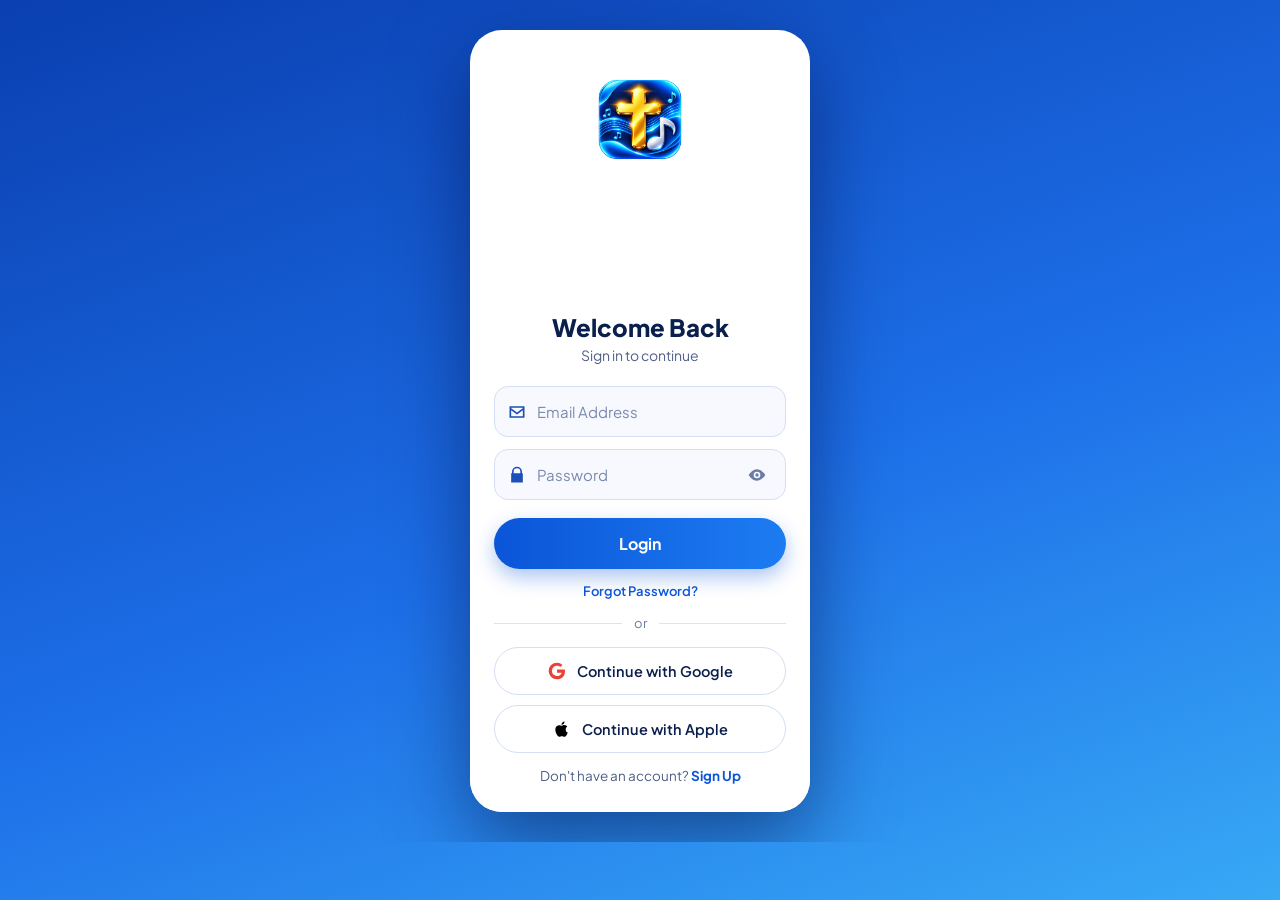
==== commit 313c311e: "logo change" ====
--- a/index.html
+++ b/index.html
@@ -31,7 +31,7 @@
   <main class="main" id="main">
     <header class="topbar">
       <button class="icon-btn m-only" id="menuBtn" aria-label="Open menu"></button>
-      <div class="m-brand m-only"><img src="assets/arokiyam_mark.svg" alt=""><div><b>AROKIYAM</b><small>Tamil Christian Music</small></div></div>
+      <div class="m-brand m-only"><img src="assets/logo.png" alt=""><div><b>AROKIYAM</b><small>Tamil Christian Music</small></div></div>
       <button class="icon-btn m-only" id="bellBtn" aria-label="Notifications"></button>
       <label class="sbox" id="topSearch"><span id="topSearchIc"></span><input id="topInput" type="search" placeholder="Search songs, albums…" autocomplete="off" aria-label="Search"></label>
       <div class="top-spacer"></div>
